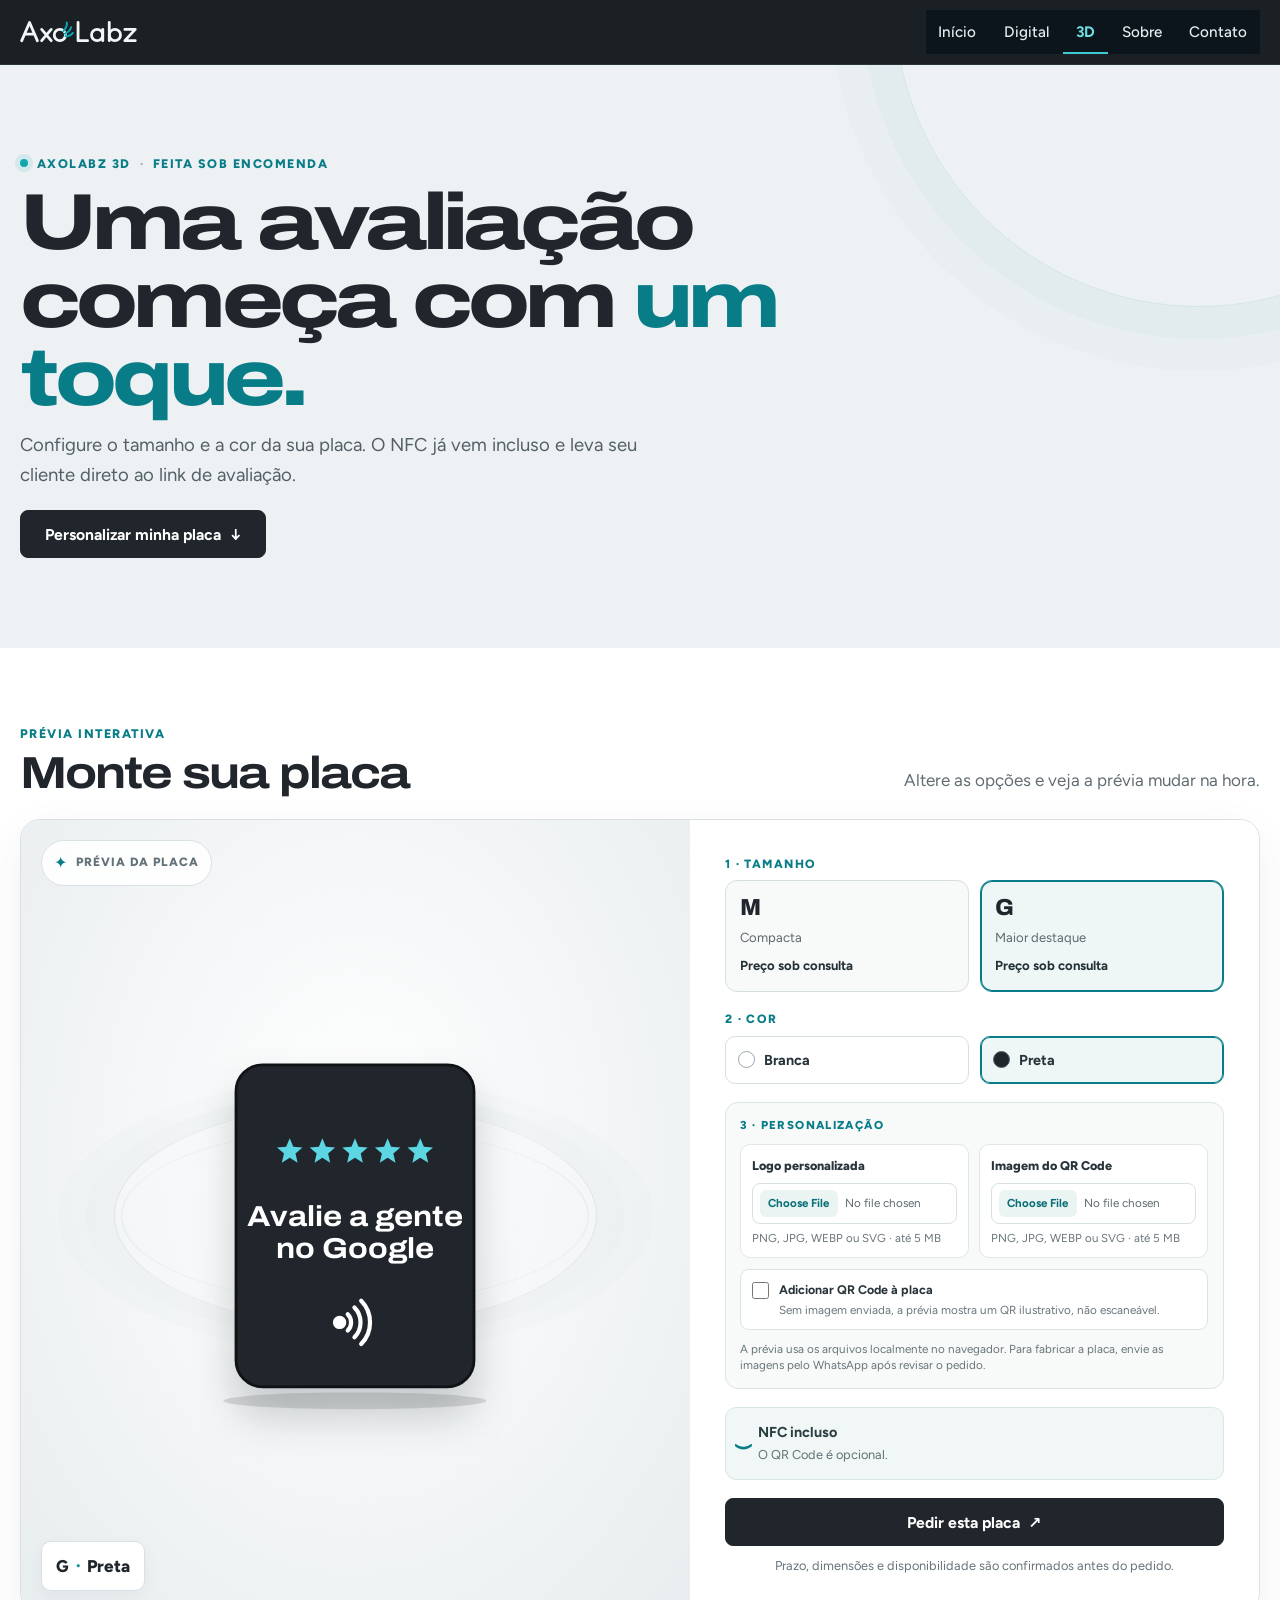
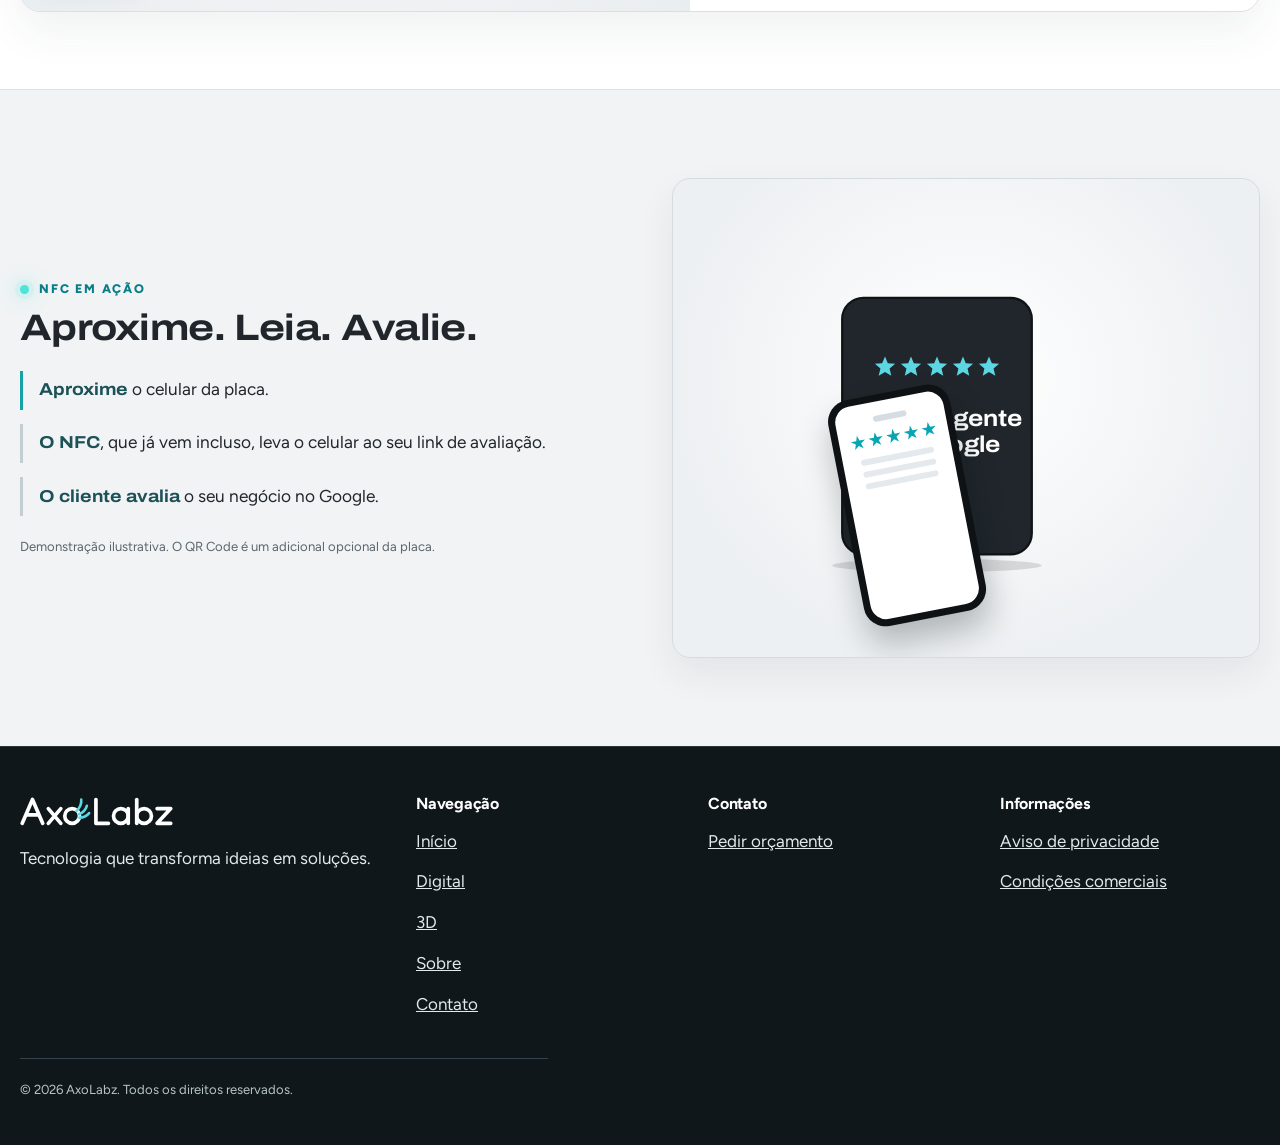
==== 3d.html @ d9a0e9d8 "V0.1" ====
<!DOCTYPE html>
<html lang="pt-BR">
<head>
<meta charset="utf-8">
<meta name="viewport" content="width=device-width, initial-scale=1">
<title>AxoLabz 3D | Placas de avaliação com NFC</title>
<meta name="description" content="Configure uma placa de avaliação do Google impressa em 3D. Compare tamanhos, cores e peça a sua com NFC incluso.">
<meta name="theme-color" content="#10171b">
<link rel="icon" href="assets/img/favicon.svg" type="image/svg+xml">
<link rel="preload" href="assets/fonts/archivo-latin-wdth-normal.woff2" as="font" type="font/woff2" crossorigin>
<link rel="stylesheet" href="assets/css/style.css">
<link rel="stylesheet" href="assets/css/pages/3d.css">
<script>document.documentElement.classList.add("js");if(!matchMedia("(prefers-reduced-motion:reduce)").matches)document.documentElement.classList.add("anim")</script>
<script src="assets/js/config.js" defer></script>
<script src="assets/js/app.js" defer></script>
<script src="assets/js/motion.js" defer></script>
</head>
<body data-root="" class="has-float">
<a class="skip" href="#conteudo">Ir para o conteúdo</a>
<header class="site-head" id="topo"><div class="wrap head-in">
<a class="logo" href="index.html" aria-label="AxoLabz, página inicial"><svg class="full" viewBox="0 0 272 60" aria-hidden="true" focusable="false"><g fill="none" stroke="currentColor" stroke-width="6.5" stroke-linecap="round" stroke-linejoin="round"><path d="M4 50 L22 8 L40 50 M11.5 35 H32.5"/><path d="M50 24 L72 50 M72 24 L50 50"/><circle cx="92" cy="37" r="13"/><path d="M134 8 V50 H156"/><circle cx="178" cy="37" r="13"/><path d="M191 24 V50"/><path d="M206 8 V50"/><circle cx="219" cy="37" r="13"/><path d="M242 24 H266 L242 50 H266"/></g><g fill="none" stroke="var(--gill,#17b0bf)" stroke-width="4.6" stroke-linecap="round"><path class="g" pathLength="1" d="M100 28 C106 22 109 16 108 8"/><path class="g" pathLength="1" d="M104 34 C111 31 116 26 118 19"/><path class="g" pathLength="1" d="M105 40 C112 40 118 37 122 32"/></g></svg><svg class="mark" viewBox="0 0 94 60" aria-hidden="true" focusable="false"><g fill="none" stroke="currentColor" stroke-width="6.5" stroke-linecap="round" stroke-linejoin="round"><path d="M4 50 L22 8 L40 50 M11.5 35 H32.5"/><path d="M50 24 L72 50 M72 24 L50 50"/></g><g fill="none" stroke="var(--gill,#17b0bf)" stroke-width="4.6" stroke-linecap="round"><path class="g" pathLength="1" d="M75 24 C81 19 84 14 83 7"/><path class="g" pathLength="1" d="M77 31 C84 29 88 25 90 19"/><path class="g" pathLength="1" d="M77 38 C83 38 88 36 91 32"/></g></svg></a>
<button class="menu-btn" id="menu-btn" type="button" aria-expanded="false" aria-controls="site-nav">Menu</button>
<nav class="nav" id="site-nav" aria-label="Principal"><ul><li><a href="index.html">Início</a></li><li><a href="digital.html">Digital</a></li><li><a href="3d.html" aria-current="page">3D</a></li><li><a href="sobre.html">Sobre</a></li><li><a href="contato.html">Contato</a></li></ul></nav>
</div></header>
<main id="conteudo">
<section class="three-intro" aria-labelledby="three-title"><div class="wrap">
<p class="three-eyebrow"><span aria-hidden="true"></span> AXOLABZ 3D <i>·</i> FEITA SOB ENCOMENDA</p>
<h1 id="three-title">Uma avaliação começa com <em>um toque.</em></h1>
<p>Configure o tamanho e a cor da sua placa. O NFC já vem incluso e leva seu cliente direto ao link de avaliação.</p>
<a class="btn" href="#simulador">Personalizar minha placa <span aria-hidden="true">↓</span></a>
</div></section>
<section class="three-config-section" id="simulador" aria-labelledby="simulator-title"><div class="wrap">
<div class="three-config-heading"><div><p class="three-kicker">PRÉVIA INTERATIVA</p><h2 id="simulator-title">Monte sua placa</h2></div><p>Altere as opções e veja a prévia mudar na hora.</p></div>
<div class="three-configurator" data-product-viewer>
<figure class="three-preview" aria-label="Prévia da placa selecionada"><span class="three-preview-grid" aria-hidden="true"></span><span class="three-preview-orbit" aria-hidden="true"></span>
<div class="three-preview-options"><figure class="three-preview-variant" data-plate-option="M-branca" hidden><div data-photo="M-branca" data-alt="Placa M branca"><svg class="plate" viewBox="0 0 260 300" role="img" aria-label="Ilustração da placa M branca"><ellipse cx="130" cy="282" rx="68" ry="6" fill="#000" opacity=".12"/><rect x="68.0" y="104.0" width="124" height="168" rx="14" fill="#f7f9fa" stroke="#c3ccd3" stroke-width="2"/><g fill="#0a8f9c"><polygon points="96.0,142.4 97.9,146.8 102.7,147.2 99.0,150.3 100.1,155.0 96.0,152.5 91.9,155.0 93.0,150.3 89.3,147.2 94.1,146.8"/><polygon points="113.0,142.4 114.9,146.8 119.7,147.2 116.0,150.3 117.1,155.0 113.0,152.5 108.9,155.0 110.0,150.3 106.3,147.2 111.1,146.8"/><polygon points="130.0,142.4 131.9,146.8 136.7,147.2 133.0,150.3 134.1,155.0 130.0,152.5 125.9,155.0 127.0,150.3 123.3,147.2 128.1,146.8"/><polygon points="147.0,142.4 148.9,146.8 153.7,147.2 150.0,150.3 151.1,155.0 147.0,152.5 142.9,155.0 144.0,150.3 140.3,147.2 145.1,146.8"/><polygon points="164.0,142.4 165.9,146.8 170.7,147.2 167.0,150.3 168.1,155.0 164.0,152.5 159.9,155.0 161.0,150.3 157.3,147.2 162.1,146.8"/></g><g data-plate-default-copy><text x="130" y="188.0" text-anchor="middle" font-size="15.0" font-weight="700" fill="#1e2429">Avalie a gente</text><text x="130" y="204.8" text-anchor="middle" font-size="15.0" font-weight="700" fill="#1e2429">no Google</text></g><image data-plate-logo x="107.0" y="184.6" width="46.0" height="28.0" preserveAspectRatio="xMidYMid meet" style="display:none"/><g data-plate-qr-placeholder style="display:none"><rect x="163.0" y="233.4" width="22.0" height="22.0" rx="1.8" fill="#fff"/><g fill="#20262b"><rect x="163.00" y="233.36" width="1.47" height="1.47"/><rect x="164.47" y="233.36" width="1.47" height="1.47"/><rect x="165.93" y="233.36" width="1.47" height="1.47"/><rect x="167.40" y="233.36" width="1.47" height="1.47"/><rect x="168.87" y="233.36" width="1.47" height="1.47"/><rect x="170.33" y="233.36" width="1.47" height="1.47"/><rect x="171.80" y="233.36" width="1.47" height="1.47"/><rect x="177.67" y="233.36" width="1.47" height="1.47"/><rect x="179.13" y="233.36" width="1.47" height="1.47"/><rect x="180.60" y="233.36" width="1.47" height="1.47"/><rect x="182.07" y="233.36" width="1.47" height="1.47"/><rect x="183.53" y="233.36" width="1.47" height="1.47"/><rect x="163.00" y="234.83" width="1.47" height="1.47"/><rect x="168.87" y="234.83" width="1.47" height="1.47"/><rect x="171.80" y="234.83" width="1.47" height="1.47"/><rect x="173.27" y="234.83" width="1.47" height="1.47"/><rect x="177.67" y="234.83" width="1.47" height="1.47"/><rect x="183.53" y="234.83" width="1.47" height="1.47"/><rect x="163.00" y="236.29" width="1.47" height="1.47"/><rect x="165.93" y="236.29" width="1.47" height="1.47"/><rect x="168.87" y="236.29" width="1.47" height="1.47"/><rect x="171.80" y="236.29" width="1.47" height="1.47"/><rect x="174.73" y="236.29" width="1.47" height="1.47"/><rect x="177.67" y="236.29" width="1.47" height="1.47"/><rect x="180.60" y="236.29" width="1.47" height="1.47"/><rect x="183.53" y="236.29" width="1.47" height="1.47"/><rect x="163.00" y="237.76" width="1.47" height="1.47"/><rect x="168.87" y="237.76" width="1.47" height="1.47"/><rect x="170.33" y="237.76" width="1.47" height="1.47"/><rect x="171.80" y="237.76" width="1.47" height="1.47"/><rect x="173.27" y="237.76" width="1.47" height="1.47"/><rect x="174.73" y="237.76" width="1.47" height="1.47"/><rect x="176.20" y="237.76" width="1.47" height="1.47"/><rect x="177.67" y="237.76" width="1.47" height="1.47"/><rect x="183.53" y="237.76" width="1.47" height="1.47"/><rect x="163.00" y="239.23" width="1.47" height="1.47"/><rect x="164.47" y="239.23" width="1.47" height="1.47"/><rect x="165.93" y="239.23" width="1.47" height="1.47"/><rect x="167.40" y="239.23" width="1.47" height="1.47"/><rect x="168.87" y="239.23" width="1.47" height="1.47"/><rect x="171.80" y="239.23" width="1.47" height="1.47"/><rect x="176.20" y="239.23" width="1.47" height="1.47"/><rect x="177.67" y="239.23" width="1.47" height="1.47"/><rect x="179.13" y="239.23" width="1.47" height="1.47"/><rect x="180.60" y="239.23" width="1.47" height="1.47"/><rect x="182.07" y="239.23" width="1.47" height="1.47"/><rect x="183.53" y="239.23" width="1.47" height="1.47"/><rect x="163.00" y="240.69" width="1.47" height="1.47"/><rect x="164.47" y="240.69" width="1.47" height="1.47"/><rect x="170.33" y="240.69" width="1.47" height="1.47"/><rect x="171.80" y="240.69" width="1.47" height="1.47"/><rect x="177.67" y="240.69" width="1.47" height="1.47"/><rect x="179.13" y="240.69" width="1.47" height="1.47"/><rect x="164.47" y="242.16" width="1.47" height="1.47"/><rect x="165.93" y="242.16" width="1.47" height="1.47"/><rect x="171.80" y="242.16" width="1.47" height="1.47"/><rect x="173.27" y="242.16" width="1.47" height="1.47"/><rect x="179.13" y="242.16" width="1.47" height="1.47"/><rect x="180.60" y="242.16" width="1.47" height="1.47"/><rect x="164.47" y="243.63" width="1.47" height="1.47"/><rect x="167.40" y="243.63" width="1.47" height="1.47"/><rect x="171.80" y="243.63" width="1.47" height="1.47"/><rect x="174.73" y="243.63" width="1.47" height="1.47"/><rect x="179.13" y="243.63" width="1.47" height="1.47"/><rect x="182.07" y="243.63" width="1.47" height="1.47"/><rect x="163.00" y="245.09" width="1.47" height="1.47"/><rect x="164.47" y="245.09" width="1.47" height="1.47"/><rect x="165.93" y="245.09" width="1.47" height="1.47"/><rect x="167.40" y="245.09" width="1.47" height="1.47"/><rect x="168.87" y="245.09" width="1.47" height="1.47"/><rect x="170.33" y="245.09" width="1.47" height="1.47"/><rect x="171.80" y="245.09" width="1.47" height="1.47"/><rect x="173.27" y="245.09" width="1.47" height="1.47"/><rect x="174.73" y="245.09" width="1.47" height="1.47"/><rect x="176.20" y="245.09" width="1.47" height="1.47"/><rect x="177.67" y="245.09" width="1.47" height="1.47"/><rect x="179.13" y="245.09" width="1.47" height="1.47"/><rect x="180.60" y="245.09" width="1.47" height="1.47"/><rect x="182.07" y="245.09" width="1.47" height="1.47"/><rect x="183.53" y="245.09" width="1.47" height="1.47"/><rect x="164.47" y="246.56" width="1.47" height="1.47"/><rect x="168.87" y="246.56" width="1.47" height="1.47"/><rect x="171.80" y="246.56" width="1.47" height="1.47"/><rect x="176.20" y="246.56" width="1.47" height="1.47"/><rect x="179.13" y="246.56" width="1.47" height="1.47"/><rect x="183.53" y="246.56" width="1.47" height="1.47"/><rect x="163.00" y="248.03" width="1.47" height="1.47"/><rect x="164.47" y="248.03" width="1.47" height="1.47"/><rect x="165.93" y="248.03" width="1.47" height="1.47"/><rect x="167.40" y="248.03" width="1.47" height="1.47"/><rect x="168.87" y="248.03" width="1.47" height="1.47"/><rect x="170.33" y="248.03" width="1.47" height="1.47"/><rect x="171.80" y="248.03" width="1.47" height="1.47"/><rect x="177.67" y="248.03" width="1.47" height="1.47"/><rect x="179.13" y="248.03" width="1.47" height="1.47"/><rect x="163.00" y="249.49" width="1.47" height="1.47"/><rect x="168.87" y="249.49" width="1.47" height="1.47"/><rect x="171.80" y="249.49" width="1.47" height="1.47"/><rect x="173.27" y="249.49" width="1.47" height="1.47"/><rect x="179.13" y="249.49" width="1.47" height="1.47"/><rect x="180.60" y="249.49" width="1.47" height="1.47"/><rect x="163.00" y="250.96" width="1.47" height="1.47"/><rect x="165.93" y="250.96" width="1.47" height="1.47"/><rect x="168.87" y="250.96" width="1.47" height="1.47"/><rect x="171.80" y="250.96" width="1.47" height="1.47"/><rect x="174.73" y="250.96" width="1.47" height="1.47"/><rect x="179.13" y="250.96" width="1.47" height="1.47"/><rect x="182.07" y="250.96" width="1.47" height="1.47"/><rect x="163.00" y="252.43" width="1.47" height="1.47"/><rect x="168.87" y="252.43" width="1.47" height="1.47"/><rect x="170.33" y="252.43" width="1.47" height="1.47"/><rect x="171.80" y="252.43" width="1.47" height="1.47"/><rect x="173.27" y="252.43" width="1.47" height="1.47"/><rect x="174.73" y="252.43" width="1.47" height="1.47"/><rect x="176.20" y="252.43" width="1.47" height="1.47"/><rect x="177.67" y="252.43" width="1.47" height="1.47"/><rect x="179.13" y="252.43" width="1.47" height="1.47"/><rect x="180.60" y="252.43" width="1.47" height="1.47"/><rect x="182.07" y="252.43" width="1.47" height="1.47"/><rect x="183.53" y="252.43" width="1.47" height="1.47"/><rect x="163.00" y="253.89" width="1.47" height="1.47"/><rect x="164.47" y="253.89" width="1.47" height="1.47"/><rect x="165.93" y="253.89" width="1.47" height="1.47"/><rect x="167.40" y="253.89" width="1.47" height="1.47"/><rect x="168.87" y="253.89" width="1.47" height="1.47"/><rect x="171.80" y="253.89" width="1.47" height="1.47"/><rect x="176.20" y="253.89" width="1.47" height="1.47"/><rect x="179.13" y="253.89" width="1.47" height="1.47"/><rect x="183.53" y="253.89" width="1.47" height="1.47"/></g></g><rect data-plate-qr-bg x="163.0" y="233.4" width="22.0" height="22.0" rx="1.8" fill="#fff" style="display:none"/><image data-plate-qr x="163.0" y="233.4" width="22.0" height="22.0" preserveAspectRatio="xMidYMid meet" style="display:none"/><g fill="none" stroke="#1e2429" stroke-width="2.2" stroke-linecap="round"><path d="M126.2 234.2 A6.0 6.0 0 0 1 126.2 242.6"/><path d="M129.7 230.7 A11.0 11.0 0 0 1 129.7 246.1"/><path d="M133.2 227.2 A16.0 16.0 0 0 1 133.2 249.6"/><circle cx="122.0" cy="238.4" r="2.4" fill="#1e2429"/></g></svg></div></figure><figure class="three-preview-variant" data-plate-option="M-preta" hidden><div data-photo="M-preta" data-alt="Placa M preta"><svg class="plate" viewBox="0 0 260 300" role="img" aria-label="Ilustração da placa M preta"><ellipse cx="130" cy="282" rx="68" ry="6" fill="#000" opacity=".12"/><rect x="68.0" y="104.0" width="124" height="168" rx="14" fill="#20262b" stroke="#0f1316" stroke-width="2"/><g fill="#5cd6e3"><polygon points="96.0,142.4 97.9,146.8 102.7,147.2 99.0,150.3 100.1,155.0 96.0,152.5 91.9,155.0 93.0,150.3 89.3,147.2 94.1,146.8"/><polygon points="113.0,142.4 114.9,146.8 119.7,147.2 116.0,150.3 117.1,155.0 113.0,152.5 108.9,155.0 110.0,150.3 106.3,147.2 111.1,146.8"/><polygon points="130.0,142.4 131.9,146.8 136.7,147.2 133.0,150.3 134.1,155.0 130.0,152.5 125.9,155.0 127.0,150.3 123.3,147.2 128.1,146.8"/><polygon points="147.0,142.4 148.9,146.8 153.7,147.2 150.0,150.3 151.1,155.0 147.0,152.5 142.9,155.0 144.0,150.3 140.3,147.2 145.1,146.8"/><polygon points="164.0,142.4 165.9,146.8 170.7,147.2 167.0,150.3 168.1,155.0 164.0,152.5 159.9,155.0 161.0,150.3 157.3,147.2 162.1,146.8"/></g><g data-plate-default-copy><text x="130" y="188.0" text-anchor="middle" font-size="15.0" font-weight="700" fill="#ffffff">Avalie a gente</text><text x="130" y="204.8" text-anchor="middle" font-size="15.0" font-weight="700" fill="#ffffff">no Google</text></g><image data-plate-logo x="107.0" y="184.6" width="46.0" height="28.0" preserveAspectRatio="xMidYMid meet" style="display:none"/><g data-plate-qr-placeholder style="display:none"><rect x="163.0" y="233.4" width="22.0" height="22.0" rx="1.8" fill="#fff"/><g fill="#20262b"><rect x="163.00" y="233.36" width="1.47" height="1.47"/><rect x="164.47" y="233.36" width="1.47" height="1.47"/><rect x="165.93" y="233.36" width="1.47" height="1.47"/><rect x="167.40" y="233.36" width="1.47" height="1.47"/><rect x="168.87" y="233.36" width="1.47" height="1.47"/><rect x="170.33" y="233.36" width="1.47" height="1.47"/><rect x="171.80" y="233.36" width="1.47" height="1.47"/><rect x="177.67" y="233.36" width="1.47" height="1.47"/><rect x="179.13" y="233.36" width="1.47" height="1.47"/><rect x="180.60" y="233.36" width="1.47" height="1.47"/><rect x="182.07" y="233.36" width="1.47" height="1.47"/><rect x="183.53" y="233.36" width="1.47" height="1.47"/><rect x="163.00" y="234.83" width="1.47" height="1.47"/><rect x="168.87" y="234.83" width="1.47" height="1.47"/><rect x="171.80" y="234.83" width="1.47" height="1.47"/><rect x="173.27" y="234.83" width="1.47" height="1.47"/><rect x="177.67" y="234.83" width="1.47" height="1.47"/><rect x="183.53" y="234.83" width="1.47" height="1.47"/><rect x="163.00" y="236.29" width="1.47" height="1.47"/><rect x="165.93" y="236.29" width="1.47" height="1.47"/><rect x="168.87" y="236.29" width="1.47" height="1.47"/><rect x="171.80" y="236.29" width="1.47" height="1.47"/><rect x="174.73" y="236.29" width="1.47" height="1.47"/><rect x="177.67" y="236.29" width="1.47" height="1.47"/><rect x="180.60" y="236.29" width="1.47" height="1.47"/><rect x="183.53" y="236.29" width="1.47" height="1.47"/><rect x="163.00" y="237.76" width="1.47" height="1.47"/><rect x="168.87" y="237.76" width="1.47" height="1.47"/><rect x="170.33" y="237.76" width="1.47" height="1.47"/><rect x="171.80" y="237.76" width="1.47" height="1.47"/><rect x="173.27" y="237.76" width="1.47" height="1.47"/><rect x="174.73" y="237.76" width="1.47" height="1.47"/><rect x="176.20" y="237.76" width="1.47" height="1.47"/><rect x="177.67" y="237.76" width="1.47" height="1.47"/><rect x="183.53" y="237.76" width="1.47" height="1.47"/><rect x="163.00" y="239.23" width="1.47" height="1.47"/><rect x="164.47" y="239.23" width="1.47" height="1.47"/><rect x="165.93" y="239.23" width="1.47" height="1.47"/><rect x="167.40" y="239.23" width="1.47" height="1.47"/><rect x="168.87" y="239.23" width="1.47" height="1.47"/><rect x="171.80" y="239.23" width="1.47" height="1.47"/><rect x="176.20" y="239.23" width="1.47" height="1.47"/><rect x="177.67" y="239.23" width="1.47" height="1.47"/><rect x="179.13" y="239.23" width="1.47" height="1.47"/><rect x="180.60" y="239.23" width="1.47" height="1.47"/><rect x="182.07" y="239.23" width="1.47" height="1.47"/><rect x="183.53" y="239.23" width="1.47" height="1.47"/><rect x="163.00" y="240.69" width="1.47" height="1.47"/><rect x="164.47" y="240.69" width="1.47" height="1.47"/><rect x="170.33" y="240.69" width="1.47" height="1.47"/><rect x="171.80" y="240.69" width="1.47" height="1.47"/><rect x="177.67" y="240.69" width="1.47" height="1.47"/><rect x="179.13" y="240.69" width="1.47" height="1.47"/><rect x="164.47" y="242.16" width="1.47" height="1.47"/><rect x="165.93" y="242.16" width="1.47" height="1.47"/><rect x="171.80" y="242.16" width="1.47" height="1.47"/><rect x="173.27" y="242.16" width="1.47" height="1.47"/><rect x="179.13" y="242.16" width="1.47" height="1.47"/><rect x="180.60" y="242.16" width="1.47" height="1.47"/><rect x="164.47" y="243.63" width="1.47" height="1.47"/><rect x="167.40" y="243.63" width="1.47" height="1.47"/><rect x="171.80" y="243.63" width="1.47" height="1.47"/><rect x="174.73" y="243.63" width="1.47" height="1.47"/><rect x="179.13" y="243.63" width="1.47" height="1.47"/><rect x="182.07" y="243.63" width="1.47" height="1.47"/><rect x="163.00" y="245.09" width="1.47" height="1.47"/><rect x="164.47" y="245.09" width="1.47" height="1.47"/><rect x="165.93" y="245.09" width="1.47" height="1.47"/><rect x="167.40" y="245.09" width="1.47" height="1.47"/><rect x="168.87" y="245.09" width="1.47" height="1.47"/><rect x="170.33" y="245.09" width="1.47" height="1.47"/><rect x="171.80" y="245.09" width="1.47" height="1.47"/><rect x="173.27" y="245.09" width="1.47" height="1.47"/><rect x="174.73" y="245.09" width="1.47" height="1.47"/><rect x="176.20" y="245.09" width="1.47" height="1.47"/><rect x="177.67" y="245.09" width="1.47" height="1.47"/><rect x="179.13" y="245.09" width="1.47" height="1.47"/><rect x="180.60" y="245.09" width="1.47" height="1.47"/><rect x="182.07" y="245.09" width="1.47" height="1.47"/><rect x="183.53" y="245.09" width="1.47" height="1.47"/><rect x="164.47" y="246.56" width="1.47" height="1.47"/><rect x="168.87" y="246.56" width="1.47" height="1.47"/><rect x="171.80" y="246.56" width="1.47" height="1.47"/><rect x="176.20" y="246.56" width="1.47" height="1.47"/><rect x="179.13" y="246.56" width="1.47" height="1.47"/><rect x="183.53" y="246.56" width="1.47" height="1.47"/><rect x="163.00" y="248.03" width="1.47" height="1.47"/><rect x="164.47" y="248.03" width="1.47" height="1.47"/><rect x="165.93" y="248.03" width="1.47" height="1.47"/><rect x="167.40" y="248.03" width="1.47" height="1.47"/><rect x="168.87" y="248.03" width="1.47" height="1.47"/><rect x="170.33" y="248.03" width="1.47" height="1.47"/><rect x="171.80" y="248.03" width="1.47" height="1.47"/><rect x="177.67" y="248.03" width="1.47" height="1.47"/><rect x="179.13" y="248.03" width="1.47" height="1.47"/><rect x="163.00" y="249.49" width="1.47" height="1.47"/><rect x="168.87" y="249.49" width="1.47" height="1.47"/><rect x="171.80" y="249.49" width="1.47" height="1.47"/><rect x="173.27" y="249.49" width="1.47" height="1.47"/><rect x="179.13" y="249.49" width="1.47" height="1.47"/><rect x="180.60" y="249.49" width="1.47" height="1.47"/><rect x="163.00" y="250.96" width="1.47" height="1.47"/><rect x="165.93" y="250.96" width="1.47" height="1.47"/><rect x="168.87" y="250.96" width="1.47" height="1.47"/><rect x="171.80" y="250.96" width="1.47" height="1.47"/><rect x="174.73" y="250.96" width="1.47" height="1.47"/><rect x="179.13" y="250.96" width="1.47" height="1.47"/><rect x="182.07" y="250.96" width="1.47" height="1.47"/><rect x="163.00" y="252.43" width="1.47" height="1.47"/><rect x="168.87" y="252.43" width="1.47" height="1.47"/><rect x="170.33" y="252.43" width="1.47" height="1.47"/><rect x="171.80" y="252.43" width="1.47" height="1.47"/><rect x="173.27" y="252.43" width="1.47" height="1.47"/><rect x="174.73" y="252.43" width="1.47" height="1.47"/><rect x="176.20" y="252.43" width="1.47" height="1.47"/><rect x="177.67" y="252.43" width="1.47" height="1.47"/><rect x="179.13" y="252.43" width="1.47" height="1.47"/><rect x="180.60" y="252.43" width="1.47" height="1.47"/><rect x="182.07" y="252.43" width="1.47" height="1.47"/><rect x="183.53" y="252.43" width="1.47" height="1.47"/><rect x="163.00" y="253.89" width="1.47" height="1.47"/><rect x="164.47" y="253.89" width="1.47" height="1.47"/><rect x="165.93" y="253.89" width="1.47" height="1.47"/><rect x="167.40" y="253.89" width="1.47" height="1.47"/><rect x="168.87" y="253.89" width="1.47" height="1.47"/><rect x="171.80" y="253.89" width="1.47" height="1.47"/><rect x="176.20" y="253.89" width="1.47" height="1.47"/><rect x="179.13" y="253.89" width="1.47" height="1.47"/><rect x="183.53" y="253.89" width="1.47" height="1.47"/></g></g><rect data-plate-qr-bg x="163.0" y="233.4" width="22.0" height="22.0" rx="1.8" fill="#fff" style="display:none"/><image data-plate-qr x="163.0" y="233.4" width="22.0" height="22.0" preserveAspectRatio="xMidYMid meet" style="display:none"/><g fill="none" stroke="#ffffff" stroke-width="2.2" stroke-linecap="round"><path d="M126.2 234.2 A6.0 6.0 0 0 1 126.2 242.6"/><path d="M129.7 230.7 A11.0 11.0 0 0 1 129.7 246.1"/><path d="M133.2 227.2 A16.0 16.0 0 0 1 133.2 249.6"/><circle cx="122.0" cy="238.4" r="2.4" fill="#ffffff"/></g></svg></div></figure><figure class="three-preview-variant" data-plate-option="G-branca" hidden><div data-photo="G-branca" data-alt="Placa G branca"><svg class="plate" viewBox="0 0 260 300" role="img" aria-label="Ilustração da placa G branca"><ellipse cx="130" cy="282" rx="94" ry="6" fill="#000" opacity=".12"/><rect x="45.0" y="42.0" width="170" height="230" rx="19" fill="#f7f9fa" stroke="#c3ccd3" stroke-width="2"/><g fill="#0a8f9c"><polygon points="83.4,94.5 85.9,100.6 92.5,101.1 87.5,105.4 89.0,111.9 83.4,108.4 77.7,111.9 79.3,105.4 74.3,101.1 80.8,100.6"/><polygon points="106.7,94.5 109.2,100.6 115.8,101.1 110.8,105.4 112.3,111.9 106.7,108.4 101.1,111.9 102.6,105.4 97.6,101.1 104.2,100.6"/><polygon points="130.0,94.5 132.5,100.6 139.1,101.1 134.1,105.4 135.6,111.9 130.0,108.4 124.4,111.9 125.9,105.4 120.9,101.1 127.5,100.6"/><polygon points="153.3,94.5 155.8,100.6 162.4,101.1 157.4,105.4 158.9,111.9 153.3,108.4 147.7,111.9 149.2,105.4 144.2,101.1 150.8,100.6"/><polygon points="176.6,94.5 179.2,100.6 185.7,101.1 180.7,105.4 182.3,111.9 176.6,108.4 171.0,111.9 172.5,105.4 167.5,101.1 174.1,100.6"/></g><g data-plate-default-copy><text x="130" y="157.0" text-anchor="middle" font-size="20.6" font-weight="700" fill="#1e2429">Avalie a gente</text><text x="130" y="180.0" text-anchor="middle" font-size="20.6" font-weight="700" fill="#1e2429">no Google</text></g><image data-plate-logo x="98.5" y="152.4" width="63.1" height="38.4" preserveAspectRatio="xMidYMid meet" style="display:none"/><g data-plate-qr-placeholder style="display:none"><rect x="175.2" y="219.1" width="30.2" height="30.2" rx="2.4" fill="#fff"/><g fill="#20262b"><rect x="175.24" y="219.10" width="2.01" height="2.01"/><rect x="177.25" y="219.10" width="2.01" height="2.01"/><rect x="179.26" y="219.10" width="2.01" height="2.01"/><rect x="181.27" y="219.10" width="2.01" height="2.01"/><rect x="183.28" y="219.10" width="2.01" height="2.01"/><rect x="185.30" y="219.10" width="2.01" height="2.01"/><rect x="187.31" y="219.10" width="2.01" height="2.01"/><rect x="195.35" y="219.10" width="2.01" height="2.01"/><rect x="197.36" y="219.10" width="2.01" height="2.01"/><rect x="199.37" y="219.10" width="2.01" height="2.01"/><rect x="201.38" y="219.10" width="2.01" height="2.01"/><rect x="203.39" y="219.10" width="2.01" height="2.01"/><rect x="175.24" y="221.11" width="2.01" height="2.01"/><rect x="183.28" y="221.11" width="2.01" height="2.01"/><rect x="187.31" y="221.11" width="2.01" height="2.01"/><rect x="189.32" y="221.11" width="2.01" height="2.01"/><rect x="195.35" y="221.11" width="2.01" height="2.01"/><rect x="203.39" y="221.11" width="2.01" height="2.01"/><rect x="175.24" y="223.12" width="2.01" height="2.01"/><rect x="179.26" y="223.12" width="2.01" height="2.01"/><rect x="183.28" y="223.12" width="2.01" height="2.01"/><rect x="187.31" y="223.12" width="2.01" height="2.01"/><rect x="191.33" y="223.12" width="2.01" height="2.01"/><rect x="195.35" y="223.12" width="2.01" height="2.01"/><rect x="199.37" y="223.12" width="2.01" height="2.01"/><rect x="203.39" y="223.12" width="2.01" height="2.01"/><rect x="175.24" y="225.13" width="2.01" height="2.01"/><rect x="183.28" y="225.13" width="2.01" height="2.01"/><rect x="185.30" y="225.13" width="2.01" height="2.01"/><rect x="187.31" y="225.13" width="2.01" height="2.01"/><rect x="189.32" y="225.13" width="2.01" height="2.01"/><rect x="191.33" y="225.13" width="2.01" height="2.01"/><rect x="193.34" y="225.13" width="2.01" height="2.01"/><rect x="195.35" y="225.13" width="2.01" height="2.01"/><rect x="203.39" y="225.13" width="2.01" height="2.01"/><rect x="175.24" y="227.14" width="2.01" height="2.01"/><rect x="177.25" y="227.14" width="2.01" height="2.01"/><rect x="179.26" y="227.14" width="2.01" height="2.01"/><rect x="181.27" y="227.14" width="2.01" height="2.01"/><rect x="183.28" y="227.14" width="2.01" height="2.01"/><rect x="187.31" y="227.14" width="2.01" height="2.01"/><rect x="193.34" y="227.14" width="2.01" height="2.01"/><rect x="195.35" y="227.14" width="2.01" height="2.01"/><rect x="197.36" y="227.14" width="2.01" height="2.01"/><rect x="199.37" y="227.14" width="2.01" height="2.01"/><rect x="201.38" y="227.14" width="2.01" height="2.01"/><rect x="203.39" y="227.14" width="2.01" height="2.01"/><rect x="175.24" y="229.15" width="2.01" height="2.01"/><rect x="177.25" y="229.15" width="2.01" height="2.01"/><rect x="185.30" y="229.15" width="2.01" height="2.01"/><rect x="187.31" y="229.15" width="2.01" height="2.01"/><rect x="195.35" y="229.15" width="2.01" height="2.01"/><rect x="197.36" y="229.15" width="2.01" height="2.01"/><rect x="177.25" y="231.16" width="2.01" height="2.01"/><rect x="179.26" y="231.16" width="2.01" height="2.01"/><rect x="187.31" y="231.16" width="2.01" height="2.01"/><rect x="189.32" y="231.16" width="2.01" height="2.01"/><rect x="197.36" y="231.16" width="2.01" height="2.01"/><rect x="199.37" y="231.16" width="2.01" height="2.01"/><rect x="177.25" y="233.18" width="2.01" height="2.01"/><rect x="181.27" y="233.18" width="2.01" height="2.01"/><rect x="187.31" y="233.18" width="2.01" height="2.01"/><rect x="191.33" y="233.18" width="2.01" height="2.01"/><rect x="197.36" y="233.18" width="2.01" height="2.01"/><rect x="201.38" y="233.18" width="2.01" height="2.01"/><rect x="175.24" y="235.19" width="2.01" height="2.01"/><rect x="177.25" y="235.19" width="2.01" height="2.01"/><rect x="179.26" y="235.19" width="2.01" height="2.01"/><rect x="181.27" y="235.19" width="2.01" height="2.01"/><rect x="183.28" y="235.19" width="2.01" height="2.01"/><rect x="185.30" y="235.19" width="2.01" height="2.01"/><rect x="187.31" y="235.19" width="2.01" height="2.01"/><rect x="189.32" y="235.19" width="2.01" height="2.01"/><rect x="191.33" y="235.19" width="2.01" height="2.01"/><rect x="193.34" y="235.19" width="2.01" height="2.01"/><rect x="195.35" y="235.19" width="2.01" height="2.01"/><rect x="197.36" y="235.19" width="2.01" height="2.01"/><rect x="199.37" y="235.19" width="2.01" height="2.01"/><rect x="201.38" y="235.19" width="2.01" height="2.01"/><rect x="203.39" y="235.19" width="2.01" height="2.01"/><rect x="177.25" y="237.20" width="2.01" height="2.01"/><rect x="183.28" y="237.20" width="2.01" height="2.01"/><rect x="187.31" y="237.20" width="2.01" height="2.01"/><rect x="193.34" y="237.20" width="2.01" height="2.01"/><rect x="197.36" y="237.20" width="2.01" height="2.01"/><rect x="203.39" y="237.20" width="2.01" height="2.01"/><rect x="175.24" y="239.21" width="2.01" height="2.01"/><rect x="177.25" y="239.21" width="2.01" height="2.01"/><rect x="179.26" y="239.21" width="2.01" height="2.01"/><rect x="181.27" y="239.21" width="2.01" height="2.01"/><rect x="183.28" y="239.21" width="2.01" height="2.01"/><rect x="185.30" y="239.21" width="2.01" height="2.01"/><rect x="187.31" y="239.21" width="2.01" height="2.01"/><rect x="195.35" y="239.21" width="2.01" height="2.01"/><rect x="197.36" y="239.21" width="2.01" height="2.01"/><rect x="175.24" y="241.22" width="2.01" height="2.01"/><rect x="183.28" y="241.22" width="2.01" height="2.01"/><rect x="187.31" y="241.22" width="2.01" height="2.01"/><rect x="189.32" y="241.22" width="2.01" height="2.01"/><rect x="197.36" y="241.22" width="2.01" height="2.01"/><rect x="199.37" y="241.22" width="2.01" height="2.01"/><rect x="175.24" y="243.23" width="2.01" height="2.01"/><rect x="179.26" y="243.23" width="2.01" height="2.01"/><rect x="183.28" y="243.23" width="2.01" height="2.01"/><rect x="187.31" y="243.23" width="2.01" height="2.01"/><rect x="191.33" y="243.23" width="2.01" height="2.01"/><rect x="197.36" y="243.23" width="2.01" height="2.01"/><rect x="201.38" y="243.23" width="2.01" height="2.01"/><rect x="175.24" y="245.24" width="2.01" height="2.01"/><rect x="183.28" y="245.24" width="2.01" height="2.01"/><rect x="185.30" y="245.24" width="2.01" height="2.01"/><rect x="187.31" y="245.24" width="2.01" height="2.01"/><rect x="189.32" y="245.24" width="2.01" height="2.01"/><rect x="191.33" y="245.24" width="2.01" height="2.01"/><rect x="193.34" y="245.24" width="2.01" height="2.01"/><rect x="195.35" y="245.24" width="2.01" height="2.01"/><rect x="197.36" y="245.24" width="2.01" height="2.01"/><rect x="199.37" y="245.24" width="2.01" height="2.01"/><rect x="201.38" y="245.24" width="2.01" height="2.01"/><rect x="203.39" y="245.24" width="2.01" height="2.01"/><rect x="175.24" y="247.25" width="2.01" height="2.01"/><rect x="177.25" y="247.25" width="2.01" height="2.01"/><rect x="179.26" y="247.25" width="2.01" height="2.01"/><rect x="181.27" y="247.25" width="2.01" height="2.01"/><rect x="183.28" y="247.25" width="2.01" height="2.01"/><rect x="187.31" y="247.25" width="2.01" height="2.01"/><rect x="193.34" y="247.25" width="2.01" height="2.01"/><rect x="197.36" y="247.25" width="2.01" height="2.01"/><rect x="203.39" y="247.25" width="2.01" height="2.01"/></g></g><rect data-plate-qr-bg x="175.2" y="219.1" width="30.2" height="30.2" rx="2.4" fill="#fff" style="display:none"/><image data-plate-qr x="175.2" y="219.1" width="30.2" height="30.2" preserveAspectRatio="xMidYMid meet" style="display:none"/><g fill="none" stroke="#1e2429" stroke-width="3.0" stroke-linecap="round"><path d="M124.8 220.2 A8.2 8.2 0 0 1 124.8 231.8"/><path d="M129.6 215.4 A15.1 15.1 0 0 1 129.6 236.6"/><path d="M134.4 210.6 A21.9 21.9 0 0 1 134.4 241.4"/><circle cx="119.0" cy="226.0" r="3.3" fill="#1e2429"/></g></svg></div></figure><figure class="three-preview-variant is-active" data-plate-option="G-preta"><div data-photo="G-preta" data-alt="Placa G preta"><svg class="plate" viewBox="0 0 260 300" role="img" aria-label="Ilustração da placa G preta"><ellipse cx="130" cy="282" rx="94" ry="6" fill="#000" opacity=".12"/><rect x="45.0" y="42.0" width="170" height="230" rx="19" fill="#20262b" stroke="#0f1316" stroke-width="2"/><g fill="#5cd6e3"><polygon points="83.4,94.5 85.9,100.6 92.5,101.1 87.5,105.4 89.0,111.9 83.4,108.4 77.7,111.9 79.3,105.4 74.3,101.1 80.8,100.6"/><polygon points="106.7,94.5 109.2,100.6 115.8,101.1 110.8,105.4 112.3,111.9 106.7,108.4 101.1,111.9 102.6,105.4 97.6,101.1 104.2,100.6"/><polygon points="130.0,94.5 132.5,100.6 139.1,101.1 134.1,105.4 135.6,111.9 130.0,108.4 124.4,111.9 125.9,105.4 120.9,101.1 127.5,100.6"/><polygon points="153.3,94.5 155.8,100.6 162.4,101.1 157.4,105.4 158.9,111.9 153.3,108.4 147.7,111.9 149.2,105.4 144.2,101.1 150.8,100.6"/><polygon points="176.6,94.5 179.2,100.6 185.7,101.1 180.7,105.4 182.3,111.9 176.6,108.4 171.0,111.9 172.5,105.4 167.5,101.1 174.1,100.6"/></g><g data-plate-default-copy><text x="130" y="157.0" text-anchor="middle" font-size="20.6" font-weight="700" fill="#ffffff">Avalie a gente</text><text x="130" y="180.0" text-anchor="middle" font-size="20.6" font-weight="700" fill="#ffffff">no Google</text></g><image data-plate-logo x="98.5" y="152.4" width="63.1" height="38.4" preserveAspectRatio="xMidYMid meet" style="display:none"/><g data-plate-qr-placeholder style="display:none"><rect x="175.2" y="219.1" width="30.2" height="30.2" rx="2.4" fill="#fff"/><g fill="#20262b"><rect x="175.24" y="219.10" width="2.01" height="2.01"/><rect x="177.25" y="219.10" width="2.01" height="2.01"/><rect x="179.26" y="219.10" width="2.01" height="2.01"/><rect x="181.27" y="219.10" width="2.01" height="2.01"/><rect x="183.28" y="219.10" width="2.01" height="2.01"/><rect x="185.30" y="219.10" width="2.01" height="2.01"/><rect x="187.31" y="219.10" width="2.01" height="2.01"/><rect x="195.35" y="219.10" width="2.01" height="2.01"/><rect x="197.36" y="219.10" width="2.01" height="2.01"/><rect x="199.37" y="219.10" width="2.01" height="2.01"/><rect x="201.38" y="219.10" width="2.01" height="2.01"/><rect x="203.39" y="219.10" width="2.01" height="2.01"/><rect x="175.24" y="221.11" width="2.01" height="2.01"/><rect x="183.28" y="221.11" width="2.01" height="2.01"/><rect x="187.31" y="221.11" width="2.01" height="2.01"/><rect x="189.32" y="221.11" width="2.01" height="2.01"/><rect x="195.35" y="221.11" width="2.01" height="2.01"/><rect x="203.39" y="221.11" width="2.01" height="2.01"/><rect x="175.24" y="223.12" width="2.01" height="2.01"/><rect x="179.26" y="223.12" width="2.01" height="2.01"/><rect x="183.28" y="223.12" width="2.01" height="2.01"/><rect x="187.31" y="223.12" width="2.01" height="2.01"/><rect x="191.33" y="223.12" width="2.01" height="2.01"/><rect x="195.35" y="223.12" width="2.01" height="2.01"/><rect x="199.37" y="223.12" width="2.01" height="2.01"/><rect x="203.39" y="223.12" width="2.01" height="2.01"/><rect x="175.24" y="225.13" width="2.01" height="2.01"/><rect x="183.28" y="225.13" width="2.01" height="2.01"/><rect x="185.30" y="225.13" width="2.01" height="2.01"/><rect x="187.31" y="225.13" width="2.01" height="2.01"/><rect x="189.32" y="225.13" width="2.01" height="2.01"/><rect x="191.33" y="225.13" width="2.01" height="2.01"/><rect x="193.34" y="225.13" width="2.01" height="2.01"/><rect x="195.35" y="225.13" width="2.01" height="2.01"/><rect x="203.39" y="225.13" width="2.01" height="2.01"/><rect x="175.24" y="227.14" width="2.01" height="2.01"/><rect x="177.25" y="227.14" width="2.01" height="2.01"/><rect x="179.26" y="227.14" width="2.01" height="2.01"/><rect x="181.27" y="227.14" width="2.01" height="2.01"/><rect x="183.28" y="227.14" width="2.01" height="2.01"/><rect x="187.31" y="227.14" width="2.01" height="2.01"/><rect x="193.34" y="227.14" width="2.01" height="2.01"/><rect x="195.35" y="227.14" width="2.01" height="2.01"/><rect x="197.36" y="227.14" width="2.01" height="2.01"/><rect x="199.37" y="227.14" width="2.01" height="2.01"/><rect x="201.38" y="227.14" width="2.01" height="2.01"/><rect x="203.39" y="227.14" width="2.01" height="2.01"/><rect x="175.24" y="229.15" width="2.01" height="2.01"/><rect x="177.25" y="229.15" width="2.01" height="2.01"/><rect x="185.30" y="229.15" width="2.01" height="2.01"/><rect x="187.31" y="229.15" width="2.01" height="2.01"/><rect x="195.35" y="229.15" width="2.01" height="2.01"/><rect x="197.36" y="229.15" width="2.01" height="2.01"/><rect x="177.25" y="231.16" width="2.01" height="2.01"/><rect x="179.26" y="231.16" width="2.01" height="2.01"/><rect x="187.31" y="231.16" width="2.01" height="2.01"/><rect x="189.32" y="231.16" width="2.01" height="2.01"/><rect x="197.36" y="231.16" width="2.01" height="2.01"/><rect x="199.37" y="231.16" width="2.01" height="2.01"/><rect x="177.25" y="233.18" width="2.01" height="2.01"/><rect x="181.27" y="233.18" width="2.01" height="2.01"/><rect x="187.31" y="233.18" width="2.01" height="2.01"/><rect x="191.33" y="233.18" width="2.01" height="2.01"/><rect x="197.36" y="233.18" width="2.01" height="2.01"/><rect x="201.38" y="233.18" width="2.01" height="2.01"/><rect x="175.24" y="235.19" width="2.01" height="2.01"/><rect x="177.25" y="235.19" width="2.01" height="2.01"/><rect x="179.26" y="235.19" width="2.01" height="2.01"/><rect x="181.27" y="235.19" width="2.01" height="2.01"/><rect x="183.28" y="235.19" width="2.01" height="2.01"/><rect x="185.30" y="235.19" width="2.01" height="2.01"/><rect x="187.31" y="235.19" width="2.01" height="2.01"/><rect x="189.32" y="235.19" width="2.01" height="2.01"/><rect x="191.33" y="235.19" width="2.01" height="2.01"/><rect x="193.34" y="235.19" width="2.01" height="2.01"/><rect x="195.35" y="235.19" width="2.01" height="2.01"/><rect x="197.36" y="235.19" width="2.01" height="2.01"/><rect x="199.37" y="235.19" width="2.01" height="2.01"/><rect x="201.38" y="235.19" width="2.01" height="2.01"/><rect x="203.39" y="235.19" width="2.01" height="2.01"/><rect x="177.25" y="237.20" width="2.01" height="2.01"/><rect x="183.28" y="237.20" width="2.01" height="2.01"/><rect x="187.31" y="237.20" width="2.01" height="2.01"/><rect x="193.34" y="237.20" width="2.01" height="2.01"/><rect x="197.36" y="237.20" width="2.01" height="2.01"/><rect x="203.39" y="237.20" width="2.01" height="2.01"/><rect x="175.24" y="239.21" width="2.01" height="2.01"/><rect x="177.25" y="239.21" width="2.01" height="2.01"/><rect x="179.26" y="239.21" width="2.01" height="2.01"/><rect x="181.27" y="239.21" width="2.01" height="2.01"/><rect x="183.28" y="239.21" width="2.01" height="2.01"/><rect x="185.30" y="239.21" width="2.01" height="2.01"/><rect x="187.31" y="239.21" width="2.01" height="2.01"/><rect x="195.35" y="239.21" width="2.01" height="2.01"/><rect x="197.36" y="239.21" width="2.01" height="2.01"/><rect x="175.24" y="241.22" width="2.01" height="2.01"/><rect x="183.28" y="241.22" width="2.01" height="2.01"/><rect x="187.31" y="241.22" width="2.01" height="2.01"/><rect x="189.32" y="241.22" width="2.01" height="2.01"/><rect x="197.36" y="241.22" width="2.01" height="2.01"/><rect x="199.37" y="241.22" width="2.01" height="2.01"/><rect x="175.24" y="243.23" width="2.01" height="2.01"/><rect x="179.26" y="243.23" width="2.01" height="2.01"/><rect x="183.28" y="243.23" width="2.01" height="2.01"/><rect x="187.31" y="243.23" width="2.01" height="2.01"/><rect x="191.33" y="243.23" width="2.01" height="2.01"/><rect x="197.36" y="243.23" width="2.01" height="2.01"/><rect x="201.38" y="243.23" width="2.01" height="2.01"/><rect x="175.24" y="245.24" width="2.01" height="2.01"/><rect x="183.28" y="245.24" width="2.01" height="2.01"/><rect x="185.30" y="245.24" width="2.01" height="2.01"/><rect x="187.31" y="245.24" width="2.01" height="2.01"/><rect x="189.32" y="245.24" width="2.01" height="2.01"/><rect x="191.33" y="245.24" width="2.01" height="2.01"/><rect x="193.34" y="245.24" width="2.01" height="2.01"/><rect x="195.35" y="245.24" width="2.01" height="2.01"/><rect x="197.36" y="245.24" width="2.01" height="2.01"/><rect x="199.37" y="245.24" width="2.01" height="2.01"/><rect x="201.38" y="245.24" width="2.01" height="2.01"/><rect x="203.39" y="245.24" width="2.01" height="2.01"/><rect x="175.24" y="247.25" width="2.01" height="2.01"/><rect x="177.25" y="247.25" width="2.01" height="2.01"/><rect x="179.26" y="247.25" width="2.01" height="2.01"/><rect x="181.27" y="247.25" width="2.01" height="2.01"/><rect x="183.28" y="247.25" width="2.01" height="2.01"/><rect x="187.31" y="247.25" width="2.01" height="2.01"/><rect x="193.34" y="247.25" width="2.01" height="2.01"/><rect x="197.36" y="247.25" width="2.01" height="2.01"/><rect x="203.39" y="247.25" width="2.01" height="2.01"/></g></g><rect data-plate-qr-bg x="175.2" y="219.1" width="30.2" height="30.2" rx="2.4" fill="#fff" style="display:none"/><image data-plate-qr x="175.2" y="219.1" width="30.2" height="30.2" preserveAspectRatio="xMidYMid meet" style="display:none"/><g fill="none" stroke="#ffffff" stroke-width="3.0" stroke-linecap="round"><path d="M124.8 220.2 A8.2 8.2 0 0 1 124.8 231.8"/><path d="M129.6 215.4 A15.1 15.1 0 0 1 129.6 236.6"/><path d="M134.4 210.6 A21.9 21.9 0 0 1 134.4 241.4"/><circle cx="119.0" cy="226.0" r="3.3" fill="#ffffff"/></g></svg></div></figure></div>
<span class="three-preview-label"><i aria-hidden="true">✦</i> PRÉVIA DA PLACA</span>
<div class="three-selected-chip"><span data-selected-size>G</span><i aria-hidden="true">·</i><span data-selected-color>Preta</span></div>
<span class="visually-hidden" data-variant-status aria-live="polite">Placa G preta selecionada</span>
</figure>
<div class="three-option-panel">
<div><p class="three-kicker">1 · TAMANHO</p><div class="three-size-options" role="group" aria-label="Escolha o tamanho da placa">
<button class="three-size-option" type="button" data-plate-size="M" aria-pressed="false"><span class="three-size-name">M</span><span class="three-size-description">Compacta</span><strong data-price="plate:M">Preço sob consulta</strong></button>
<button class="three-size-option" type="button" data-plate-size="G" aria-pressed="true"><span class="three-size-name">G</span><span class="three-size-description">Maior destaque</span><strong data-price="plate:G">Preço sob consulta</strong></button>
</div></div>
<div><p class="three-kicker">2 · COR</p><div class="three-color-options" role="group" aria-label="Escolha a cor da placa">
<button class="three-color-option" type="button" data-plate-color="branca" aria-label="Branca" aria-pressed="false"><i class="three-swatch white" aria-hidden="true"></i>Branca</button>
<button class="three-color-option" type="button" data-plate-color="preta" aria-label="Preta" aria-pressed="true"><i class="three-swatch black" aria-hidden="true"></i>Preta</button>
</div></div>
<div class="three-customization" aria-labelledby="customization-title"><p class="three-kicker" id="customization-title">3 · PERSONALIZAÇÃO</p>
<div class="three-custom-grid">
<div class="three-upload-control"><label class="three-upload-label" for="custom-logo">Logo personalizada</label><input id="custom-logo" class="three-file-input" type="file" accept="image/png,image/jpeg,image/webp,image/svg+xml" data-custom-file="logo"><small data-custom-name="logo">PNG, JPG, WEBP ou SVG · até 5 MB</small><button class="three-file-clear" type="button" data-clear-custom="logo" hidden>Remover logo</button></div>
<div class="three-upload-control"><label class="three-upload-label" for="custom-qr">Imagem do QR Code</label><input id="custom-qr" class="three-file-input" type="file" accept="image/png,image/jpeg,image/webp,image/svg+xml" data-custom-file="qr"><small data-custom-name="qr">PNG, JPG, WEBP ou SVG · até 5 MB</small><button class="three-file-clear" type="button" data-clear-custom="qr" hidden>Remover QR</button></div>
</div>
<label class="three-qr-toggle"><input type="checkbox" data-preview-qr-toggle><span><strong>Adicionar QR Code à placa</strong><small>Sem imagem enviada, a prévia mostra um QR ilustrativo, não escaneável.</small></span></label>
<p class="three-custom-note">A prévia usa os arquivos localmente no navegador. Para fabricar a placa, envie as imagens pelo WhatsApp após revisar o pedido.</p>
<p class="three-custom-status" data-custom-status role="status" aria-live="polite"></p></div>
<div class="three-included"><span class="three-nfc-icon" aria-hidden="true">)))</span><span><strong>NFC incluso</strong><small>O QR Code é opcional.</small></span></div>
<a class="btn three-order-button" data-order-variant href="produtos/placa-avaliacao-google.html?v=G-preta#pedido">Pedir esta placa <span aria-hidden="true">↗</span></a>
<p class="three-order-note">Prazo, dimensões e disponibilidade são confirmados antes do pedido.</p>
</div></div>
</div></section>
<section class="tapsec" id="como-funciona" aria-labelledby="tap-title"><div class="wrap split">
<div><p class="hero-kicker tap-kicker"><i aria-hidden="true"></i> NFC EM AÇÃO</p><h2 id="tap-title">Aproxime. Leia. Avalie.</h2>
<ol class="tap-steps"><li><strong>Aproxime</strong> o celular da placa.</li><li><strong>O NFC</strong>, que já vem incluso, leva o celular ao seu link de avaliação.</li><li><strong>O cliente avalia</strong> o seu negócio no Google.</li></ol>
<p class="fine">Demonstração ilustrativa. O QR Code é um adicional opcional da placa.</p></div>
<div class="tap" aria-hidden="true"><div class="tap-plate"><svg class="plate" viewBox="0 0 260 300" role="img" aria-label="Ilustração da placa G preta"><ellipse cx="130" cy="282" rx="94" ry="6" fill="#000" opacity=".12"/><rect x="45.0" y="42.0" width="170" height="230" rx="19" fill="#20262b" stroke="#0f1316" stroke-width="2"/><g fill="#5cd6e3"><polygon points="83.4,94.5 85.9,100.6 92.5,101.1 87.5,105.4 89.0,111.9 83.4,108.4 77.7,111.9 79.3,105.4 74.3,101.1 80.8,100.6"/><polygon points="106.7,94.5 109.2,100.6 115.8,101.1 110.8,105.4 112.3,111.9 106.7,108.4 101.1,111.9 102.6,105.4 97.6,101.1 104.2,100.6"/><polygon points="130.0,94.5 132.5,100.6 139.1,101.1 134.1,105.4 135.6,111.9 130.0,108.4 124.4,111.9 125.9,105.4 120.9,101.1 127.5,100.6"/><polygon points="153.3,94.5 155.8,100.6 162.4,101.1 157.4,105.4 158.9,111.9 153.3,108.4 147.7,111.9 149.2,105.4 144.2,101.1 150.8,100.6"/><polygon points="176.6,94.5 179.2,100.6 185.7,101.1 180.7,105.4 182.3,111.9 176.6,108.4 171.0,111.9 172.5,105.4 167.5,101.1 174.1,100.6"/></g><g data-plate-default-copy><text x="130" y="157.0" text-anchor="middle" font-size="20.6" font-weight="700" fill="#ffffff">Avalie a gente</text><text x="130" y="180.0" text-anchor="middle" font-size="20.6" font-weight="700" fill="#ffffff">no Google</text></g><image data-plate-logo x="98.5" y="152.4" width="63.1" height="38.4" preserveAspectRatio="xMidYMid meet" style="display:none"/><g data-plate-qr-placeholder style="display:none"><rect x="175.2" y="219.1" width="30.2" height="30.2" rx="2.4" fill="#fff"/><g fill="#20262b"><rect x="175.24" y="219.10" width="2.01" height="2.01"/><rect x="177.25" y="219.10" width="2.01" height="2.01"/><rect x="179.26" y="219.10" width="2.01" height="2.01"/><rect x="181.27" y="219.10" width="2.01" height="2.01"/><rect x="183.28" y="219.10" width="2.01" height="2.01"/><rect x="185.30" y="219.10" width="2.01" height="2.01"/><rect x="187.31" y="219.10" width="2.01" height="2.01"/><rect x="195.35" y="219.10" width="2.01" height="2.01"/><rect x="197.36" y="219.10" width="2.01" height="2.01"/><rect x="199.37" y="219.10" width="2.01" height="2.01"/><rect x="201.38" y="219.10" width="2.01" height="2.01"/><rect x="203.39" y="219.10" width="2.01" height="2.01"/><rect x="175.24" y="221.11" width="2.01" height="2.01"/><rect x="183.28" y="221.11" width="2.01" height="2.01"/><rect x="187.31" y="221.11" width="2.01" height="2.01"/><rect x="189.32" y="221.11" width="2.01" height="2.01"/><rect x="195.35" y="221.11" width="2.01" height="2.01"/><rect x="203.39" y="221.11" width="2.01" height="2.01"/><rect x="175.24" y="223.12" width="2.01" height="2.01"/><rect x="179.26" y="223.12" width="2.01" height="2.01"/><rect x="183.28" y="223.12" width="2.01" height="2.01"/><rect x="187.31" y="223.12" width="2.01" height="2.01"/><rect x="191.33" y="223.12" width="2.01" height="2.01"/><rect x="195.35" y="223.12" width="2.01" height="2.01"/><rect x="199.37" y="223.12" width="2.01" height="2.01"/><rect x="203.39" y="223.12" width="2.01" height="2.01"/><rect x="175.24" y="225.13" width="2.01" height="2.01"/><rect x="183.28" y="225.13" width="2.01" height="2.01"/><rect x="185.30" y="225.13" width="2.01" height="2.01"/><rect x="187.31" y="225.13" width="2.01" height="2.01"/><rect x="189.32" y="225.13" width="2.01" height="2.01"/><rect x="191.33" y="225.13" width="2.01" height="2.01"/><rect x="193.34" y="225.13" width="2.01" height="2.01"/><rect x="195.35" y="225.13" width="2.01" height="2.01"/><rect x="203.39" y="225.13" width="2.01" height="2.01"/><rect x="175.24" y="227.14" width="2.01" height="2.01"/><rect x="177.25" y="227.14" width="2.01" height="2.01"/><rect x="179.26" y="227.14" width="2.01" height="2.01"/><rect x="181.27" y="227.14" width="2.01" height="2.01"/><rect x="183.28" y="227.14" width="2.01" height="2.01"/><rect x="187.31" y="227.14" width="2.01" height="2.01"/><rect x="193.34" y="227.14" width="2.01" height="2.01"/><rect x="195.35" y="227.14" width="2.01" height="2.01"/><rect x="197.36" y="227.14" width="2.01" height="2.01"/><rect x="199.37" y="227.14" width="2.01" height="2.01"/><rect x="201.38" y="227.14" width="2.01" height="2.01"/><rect x="203.39" y="227.14" width="2.01" height="2.01"/><rect x="175.24" y="229.15" width="2.01" height="2.01"/><rect x="177.25" y="229.15" width="2.01" height="2.01"/><rect x="185.30" y="229.15" width="2.01" height="2.01"/><rect x="187.31" y="229.15" width="2.01" height="2.01"/><rect x="195.35" y="229.15" width="2.01" height="2.01"/><rect x="197.36" y="229.15" width="2.01" height="2.01"/><rect x="177.25" y="231.16" width="2.01" height="2.01"/><rect x="179.26" y="231.16" width="2.01" height="2.01"/><rect x="187.31" y="231.16" width="2.01" height="2.01"/><rect x="189.32" y="231.16" width="2.01" height="2.01"/><rect x="197.36" y="231.16" width="2.01" height="2.01"/><rect x="199.37" y="231.16" width="2.01" height="2.01"/><rect x="177.25" y="233.18" width="2.01" height="2.01"/><rect x="181.27" y="233.18" width="2.01" height="2.01"/><rect x="187.31" y="233.18" width="2.01" height="2.01"/><rect x="191.33" y="233.18" width="2.01" height="2.01"/><rect x="197.36" y="233.18" width="2.01" height="2.01"/><rect x="201.38" y="233.18" width="2.01" height="2.01"/><rect x="175.24" y="235.19" width="2.01" height="2.01"/><rect x="177.25" y="235.19" width="2.01" height="2.01"/><rect x="179.26" y="235.19" width="2.01" height="2.01"/><rect x="181.27" y="235.19" width="2.01" height="2.01"/><rect x="183.28" y="235.19" width="2.01" height="2.01"/><rect x="185.30" y="235.19" width="2.01" height="2.01"/><rect x="187.31" y="235.19" width="2.01" height="2.01"/><rect x="189.32" y="235.19" width="2.01" height="2.01"/><rect x="191.33" y="235.19" width="2.01" height="2.01"/><rect x="193.34" y="235.19" width="2.01" height="2.01"/><rect x="195.35" y="235.19" width="2.01" height="2.01"/><rect x="197.36" y="235.19" width="2.01" height="2.01"/><rect x="199.37" y="235.19" width="2.01" height="2.01"/><rect x="201.38" y="235.19" width="2.01" height="2.01"/><rect x="203.39" y="235.19" width="2.01" height="2.01"/><rect x="177.25" y="237.20" width="2.01" height="2.01"/><rect x="183.28" y="237.20" width="2.01" height="2.01"/><rect x="187.31" y="237.20" width="2.01" height="2.01"/><rect x="193.34" y="237.20" width="2.01" height="2.01"/><rect x="197.36" y="237.20" width="2.01" height="2.01"/><rect x="203.39" y="237.20" width="2.01" height="2.01"/><rect x="175.24" y="239.21" width="2.01" height="2.01"/><rect x="177.25" y="239.21" width="2.01" height="2.01"/><rect x="179.26" y="239.21" width="2.01" height="2.01"/><rect x="181.27" y="239.21" width="2.01" height="2.01"/><rect x="183.28" y="239.21" width="2.01" height="2.01"/><rect x="185.30" y="239.21" width="2.01" height="2.01"/><rect x="187.31" y="239.21" width="2.01" height="2.01"/><rect x="195.35" y="239.21" width="2.01" height="2.01"/><rect x="197.36" y="239.21" width="2.01" height="2.01"/><rect x="175.24" y="241.22" width="2.01" height="2.01"/><rect x="183.28" y="241.22" width="2.01" height="2.01"/><rect x="187.31" y="241.22" width="2.01" height="2.01"/><rect x="189.32" y="241.22" width="2.01" height="2.01"/><rect x="197.36" y="241.22" width="2.01" height="2.01"/><rect x="199.37" y="241.22" width="2.01" height="2.01"/><rect x="175.24" y="243.23" width="2.01" height="2.01"/><rect x="179.26" y="243.23" width="2.01" height="2.01"/><rect x="183.28" y="243.23" width="2.01" height="2.01"/><rect x="187.31" y="243.23" width="2.01" height="2.01"/><rect x="191.33" y="243.23" width="2.01" height="2.01"/><rect x="197.36" y="243.23" width="2.01" height="2.01"/><rect x="201.38" y="243.23" width="2.01" height="2.01"/><rect x="175.24" y="245.24" width="2.01" height="2.01"/><rect x="183.28" y="245.24" width="2.01" height="2.01"/><rect x="185.30" y="245.24" width="2.01" height="2.01"/><rect x="187.31" y="245.24" width="2.01" height="2.01"/><rect x="189.32" y="245.24" width="2.01" height="2.01"/><rect x="191.33" y="245.24" width="2.01" height="2.01"/><rect x="193.34" y="245.24" width="2.01" height="2.01"/><rect x="195.35" y="245.24" width="2.01" height="2.01"/><rect x="197.36" y="245.24" width="2.01" height="2.01"/><rect x="199.37" y="245.24" width="2.01" height="2.01"/><rect x="201.38" y="245.24" width="2.01" height="2.01"/><rect x="203.39" y="245.24" width="2.01" height="2.01"/><rect x="175.24" y="247.25" width="2.01" height="2.01"/><rect x="177.25" y="247.25" width="2.01" height="2.01"/><rect x="179.26" y="247.25" width="2.01" height="2.01"/><rect x="181.27" y="247.25" width="2.01" height="2.01"/><rect x="183.28" y="247.25" width="2.01" height="2.01"/><rect x="187.31" y="247.25" width="2.01" height="2.01"/><rect x="193.34" y="247.25" width="2.01" height="2.01"/><rect x="197.36" y="247.25" width="2.01" height="2.01"/><rect x="203.39" y="247.25" width="2.01" height="2.01"/></g></g><rect data-plate-qr-bg x="175.2" y="219.1" width="30.2" height="30.2" rx="2.4" fill="#fff" style="display:none"/><image data-plate-qr x="175.2" y="219.1" width="30.2" height="30.2" preserveAspectRatio="xMidYMid meet" style="display:none"/><g fill="none" stroke="#ffffff" stroke-width="3.0" stroke-linecap="round"><path d="M124.8 220.2 A8.2 8.2 0 0 1 124.8 231.8"/><path d="M129.6 215.4 A15.1 15.1 0 0 1 129.6 236.6"/><path d="M134.4 210.6 A21.9 21.9 0 0 1 134.4 241.4"/><circle cx="119.0" cy="226.0" r="3.3" fill="#ffffff"/></g></svg><i class="rip"></i><i class="rip"></i><i class="rip"></i></div>
<div class="tap-phone"><div class="scr"><b></b><span class="stars"><u style="--i:0"></u><u style="--i:1"></u><u style="--i:2"></u><u style="--i:3"></u><u style="--i:4"></u></span><em></em></div></div></div>
</div></section>
</main>
<footer class="site-foot"><div class="wrap">
<div class="foot-grid">
<div><a class="logo" href="index.html" aria-label="AxoLabz, página inicial"><svg class="full" viewBox="0 0 272 60" aria-hidden="true" focusable="false"><g fill="none" stroke="currentColor" stroke-width="6.5" stroke-linecap="round" stroke-linejoin="round"><path d="M4 50 L22 8 L40 50 M11.5 35 H32.5"/><path d="M50 24 L72 50 M72 24 L50 50"/><circle cx="92" cy="37" r="13"/><path d="M134 8 V50 H156"/><circle cx="178" cy="37" r="13"/><path d="M191 24 V50"/><path d="M206 8 V50"/><circle cx="219" cy="37" r="13"/><path d="M242 24 H266 L242 50 H266"/></g><g fill="none" stroke="var(--gill,#17b0bf)" stroke-width="4.6" stroke-linecap="round"><path class="g" pathLength="1" d="M100 28 C106 22 109 16 108 8"/><path class="g" pathLength="1" d="M104 34 C111 31 116 26 118 19"/><path class="g" pathLength="1" d="M105 40 C112 40 118 37 122 32"/></g></svg></a><p style="margin-top:1rem">Tecnologia que transforma ideias em soluções.</p><p data-city data-prefix="Cidade: "></p></div>
<div><h2>Navegação</h2><ul><li><a href="index.html">Início</a></li><li><a href="digital.html">Digital</a></li><li><a href="3d.html">3D</a></li><li><a href="sobre.html">Sobre</a></li><li><a href="contato.html">Contato</a></li></ul></div>
<div><h2>Contato</h2><ul><li data-wa-item><a data-wa href="contato.html#aviso-whatsapp">WhatsApp</a></li><li data-ig-item><a data-ig href="contato.html" rel="noopener">Instagram</a></li><li><a href="contato.html">Pedir orçamento</a></li></ul></div>
<div><h2>Informações</h2><ul><li><a href="privacidade.html">Aviso de privacidade</a></li><li><a href="condicoes.html">Condições comerciais</a></li></ul></div>
</div>
<p class="legal">© <span data-year>2026</span> AxoLabz. Todos os direitos reservados.</p>
</div></footer>
<a class="wa-float" data-wa href="contato.html#aviso-whatsapp"><svg viewBox="0 0 24 24" aria-hidden="true"><path d="M21 12a8 8 0 0 1-11.7 7.1L4 20l1-4.8A8 8 0 1 1 21 12z"/></svg>WhatsApp</a>
</body>
</html>
---- assets/css/style.css ----
/* AxoLabz — estilos. Tokens no :root; troque cores e fontes aqui. */
@font-face{font-family:"Archivo X";src:url("../fonts/archivo-latin-wdth-normal.woff2") format("woff2-variations"),url("../fonts/archivo-latin-wdth-normal.woff2") format("woff2");font-weight:100 900;font-stretch:62% 125%;font-display:swap}
@font-face{font-family:"Figtree";src:url("../fonts/figtree-latin-wght-normal.woff2") format("woff2");font-weight:300 900;font-display:swap}
:root{--bg:#fff;--bg2:#f3f5f7;--ink:#14181c;--ink2:#46515b;--line:#d5dce2;--blue:#1c5fd0;--blue-d:#143f94;--cyan:#17b0bf;--cyan-d:#0a6e79;--dark:#12161a;--err:#a8231c;--r:4px;--max:1240px;--head:"Archivo X","Archivo","Segoe UI",system-ui,sans-serif;--body:"Figtree","Segoe UI",system-ui,sans-serif;--studio:linear-gradient(180deg,#c9d0d6 0%,#e4e9ed 55%,#f5f7f8 100%)}
*{box-sizing:border-box}
html{scroll-behavior:smooth;-webkit-text-size-adjust:100%}
body{margin:0;font:400 1.0625rem/1.6 var(--body);color:var(--ink);background:var(--bg)}
img,svg{max-width:100%;display:block}
a{color:var(--blue-d)}
:focus-visible{outline:3px solid var(--blue);outline-offset:3px;border-radius:3px}
.skip{position:absolute;left:-999px;top:8px;background:var(--ink);color:#fff;padding:.6rem 1rem;z-index:100}.skip:focus{left:8px}
.wrap{width:min(var(--max),100% - 2.5rem);margin-inline:auto}
h1,h2,h3{font-family:var(--head);font-stretch:118%;line-height:1.08;letter-spacing:-.015em;margin:0 0 .6em;font-weight:700;overflow-wrap:break-word}
h1{font-stretch:125%;font-weight:800}
h2{font-size:clamp(1.5rem,3vw,2.3rem)}
h3{font-size:1.15rem}
p{margin:0 0 1em;max-width:66ch}
ul,ol{padding-left:1.25rem}
li{margin-bottom:.4em}
.lead{font-size:1.2rem;color:var(--ink2);max-width:54ch}
.muted{color:var(--ink2)}
section{padding-block:clamp(3rem,7vw,5.5rem)}
.alt{background:var(--bg2)}
/* header */
.site-head{position:sticky;top:0;z-index:50;background:rgba(255,255,255,.96);border-bottom:1px solid var(--line);backdrop-filter:blur(8px)}
.head-in{display:flex;align-items:center;justify-content:space-between;gap:1rem;min-height:64px}
.logo{display:flex;align-items:center;color:var(--ink);--gill:var(--cyan)}
.logo svg{height:26px;width:auto}
.logo .mark{display:none}
.nav ul{display:flex;gap:.1rem;list-style:none;margin:0;padding:0}
.nav li{margin:0}
.nav a{display:flex;align-items:center;min-height:44px;padding:0 .8rem;color:var(--ink);text-decoration:none;font-size:.95rem;font-weight:500}
.nav a:hover{text-decoration:underline;text-underline-offset:5px}
.nav a[aria-current]{font-weight:700;box-shadow:inset 0 -3px 0 var(--cyan)}
.menu-btn{display:none;min-height:44px;min-width:44px;padding:0 .9rem;border:1.5px solid var(--ink);background:#fff;border-radius:var(--r);font:600 1rem var(--body);color:var(--ink);cursor:pointer}
.site-head.over{position:absolute;left:0;right:0;background:transparent;border:0;backdrop-filter:none}
.site-head.over .logo{visibility:hidden}
@media (max-width:820px){
 .logo .full{display:none}.logo .mark{display:block}
 .menu-btn{display:inline-flex;align-items:center}
 .nav{display:none;position:absolute;left:0;right:0;top:100%;background:#fff;border-bottom:1px solid var(--line);padding:.5rem 1.25rem 1rem}
 .site-head.open .nav{display:block}
 .nav ul{flex-direction:column}
}
/* botões */
.btn{display:inline-flex;align-items:center;justify-content:center;min-height:48px;padding:.65rem 1.5rem;border-radius:var(--r);border:2px solid var(--ink);background:var(--ink);color:#fff;font:700 .98rem var(--body);text-decoration:none;cursor:pointer;transition:background .2s,border-color .2s}
.btn:hover{background:var(--blue-d);border-color:var(--blue-d)}
.btn.line{background:transparent;color:var(--ink)}
.btn.line:hover{background:var(--ink);color:#fff;border-color:var(--ink)}
.btn[disabled]{opacity:.5;cursor:not-allowed}
.actions{display:flex;flex-wrap:wrap;gap:.75rem;margin-top:1.5rem}
.meet{display:inline-flex;align-items:center;gap:.6rem;min-height:44px;color:var(--ink);font:600 1.02rem var(--body);text-decoration:none}
.meet i{width:.7rem;height:.7rem;border-radius:50%;background:var(--cyan);flex:none}
.meet span{transition:transform .2s}
.meet:hover span{transform:translateX(5px)}
.meet:hover{text-decoration:underline;text-underline-offset:5px}
/* hero */
.hero-x{background:var(--studio);padding:64px 0 0;min-height:min(100svh,940px);display:flex;flex-direction:column}
.hero-x>.wrap{flex:1;display:flex;flex-direction:column}
.wordmark{color:var(--ink);--gill:var(--cyan);padding-top:clamp(.5rem,2vw,1.5rem)}
.wordmark svg{width:min(100%,940px);height:auto}
.stage{flex:1;display:flex;flex-direction:column;justify-content:flex-end;align-items:center;margin-block:1rem .5rem;animation:rise 1.1s .5s cubic-bezier(.2,.7,.2,1) both}
.stage-row{display:flex;justify-content:center;align-items:flex-end;gap:clamp(.25rem,3vw,2.5rem);width:100%}
.stage-row>div{min-width:0}
.stage svg,.stage img{height:clamp(220px,44vh,460px);width:auto;max-width:100%}
.cap{font-size:.85rem;color:var(--ink2);margin:.25rem 0 0;text-align:center}
.hero-bar{display:flex;align-items:flex-end;justify-content:space-between;gap:1.5rem 3rem;flex-wrap:wrap;padding-block:1.25rem 2rem}
.hero-bar h1{font-size:clamp(1.25rem,2.4vw,2.1rem);margin:0;max-width:20ch}
.meets{display:flex;flex-direction:column;align-items:flex-end;gap:.1rem}
@media (max-width:640px){.meets{align-items:flex-start}}
.gill-art{display:none}
.wordmark .g,.logo .g{stroke-dasharray:1;stroke-dashoffset:1;animation:draw 1.4s .3s ease-out forwards}
@keyframes rise{from{opacity:0;transform:translateY(28px)}}
@keyframes draw{to{stroke-dashoffset:0}}
/* dupla Digital | 3D */
.duo{padding-block:0}
.duo-grid{display:grid;grid-template-columns:1fr 1fr}
.duo-col{padding:clamp(1.5rem,3vw,2.5rem) clamp(1.25rem,3vw,2.5rem) clamp(2rem,4vw,3rem)}
.duo-col+.duo-col{border-left:1px solid var(--line)}
.duo-head{display:flex;justify-content:space-between;align-items:flex-start;gap:1rem 1.5rem;flex-wrap:wrap}
.duo-head h2{font-size:clamp(1.4rem,2.6vw,2rem);text-transform:uppercase;margin:0;font-stretch:125%;font-weight:800}
.spec{display:grid;grid-template-columns:auto auto;gap:.15rem 1.25rem;font-size:.82rem;line-height:1.45;margin:0}
.spec dt{color:var(--ink2)}.spec dd{margin:0;font-weight:700}
.studio{margin-top:1.75rem;background:var(--studio);display:grid;place-items:center;min-height:clamp(260px,34vw,420px);padding:1.25rem;text-align:center}
.studio svg,.studio img{height:clamp(200px,28vw,340px);width:auto}
.fine{font-size:.9rem;color:var(--ink2);margin:.9rem 0 0}
@media (max-width:820px){.duo-grid{grid-template-columns:1fr}.duo-col+.duo-col{border-left:0;border-top:1px solid var(--line)}}
/* ajudantes */
.split{display:grid;grid-template-columns:1fr 1fr;gap:clamp(1.5rem,5vw,4rem);align-items:center}
.split.top{align-items:start}
@media (max-width:820px){.split{grid-template-columns:1fr}}
.tick{list-style:none;padding:0}
.tick li{padding-left:1.6rem;position:relative}
.tick li::before{content:"";position:absolute;left:0;top:.62em;width:.8rem;height:.4rem;border-left:3px solid var(--cyan-d);border-bottom:3px solid var(--cyan-d);transform:rotate(-45deg)}
.art{background:var(--studio);padding:1.5rem;text-align:center;margin:0}
.art svg,.art img{margin-inline:auto;max-height:360px;width:auto}
.art figcaption{font-size:.88rem;color:var(--ink2);margin-top:.5rem}
.pair{display:grid;grid-template-columns:1fr 1fr;gap:1rem}
/* cartões */
.cards{display:grid;grid-template-columns:repeat(auto-fit,minmax(260px,1fr));gap:0;border:1px solid var(--line)}
.cards.five{grid-template-columns:repeat(6,1fr)}
.five>.card{grid-column:span 2}
.five>.card:nth-child(n+4){grid-column:span 3}
@media (max-width:820px){.cards.five{grid-template-columns:1fr}.five>.card,.five>.card:nth-child(n+4){grid-column:auto}}
.card{display:flex;flex-direction:column;background:#fff;border-right:1px solid var(--line);border-bottom:1px solid var(--line);margin:0 -1px -1px 0;text-decoration:none;color:var(--ink);transition:background .2s}
.card:hover{background:var(--bg2)}
.card .thumb{background:var(--studio);padding:1.25rem}
.card .thumb svg{margin-inline:auto;height:110px;width:auto}
.card .body{padding:1.15rem 1.35rem 1.5rem;display:flex;flex-direction:column;gap:.35rem;flex:1}
.card h3{margin:0}
.card p{margin:0;color:var(--ink2)}
.price{font-weight:700;color:var(--cyan-d);margin-top:auto;padding-top:.6rem}
.slot{border:1px dashed #78848f;min-height:170px;display:grid;place-items:center;text-align:center;padding:1rem;color:var(--ink2);background:#fff;margin:.5rem}
/* processo e valores */
.steps{list-style:none;display:grid;grid-template-columns:repeat(auto-fit,minmax(170px,1fr));gap:1.75rem;padding:0;counter-reset:s}
.steps li{position:relative;border-top:1px solid var(--line);padding-top:1rem;counter-increment:s;margin:0}
.steps li::after{content:"";position:absolute;top:-1px;left:0;height:3px;width:0;background:var(--cyan);transition:width .9s ease-out;transition-delay:calc(var(--i)*.14s)}
.steps.in li::after{width:100%}
@media (scripting:none){.steps li::after{width:100%}}
.steps li::before{content:counter(s);display:block;font:800 2.4rem var(--head);font-stretch:125%;color:var(--ink);margin-bottom:.4rem}
.steps strong{display:block;font-family:var(--head);font-stretch:112%;margin-bottom:.25rem}
.steps p{font-size:.98rem;color:var(--ink2);margin:0}
.values{display:grid;grid-template-columns:repeat(auto-fit,minmax(260px,1fr));gap:1.75rem 2.5rem}
.values div{border-top:1px solid var(--ink);padding-top:.75rem}
.values strong{font-family:var(--head);font-stretch:118%;display:block;font-size:1.1rem}
/* cabeçalho de página */
.page-head{padding-block:clamp(2.5rem,6vw,4.5rem) clamp(2rem,4vw,3rem);background:var(--studio)}
.page-head h1{font-size:clamp(1.9rem,5.4vw,4.2rem);text-transform:uppercase;line-height:1.02;letter-spacing:-.02em}
.page-head .lead{color:var(--ink2)}
.crumb{font-size:.95rem;margin-bottom:1.25rem}
.crumb a{color:var(--ink)}
/* detalhes */
.facts{display:grid;gap:2rem;grid-template-columns:repeat(auto-fit,minmax(300px,1fr))}
.facts h2{font-size:1.2rem;border-top:1px solid var(--ink);padding-top:.7rem}
.box{background:#fff;border:1px solid var(--line);padding:1.25rem 1.4rem}
/* formulários */
.notice{border-left:4px solid var(--cyan-d);background:#e9f6f8;padding:.9rem 1.1rem;margin:1rem 0;max-width:72ch}
.notice.warn{border-color:#9a5b00;background:#fff4e0}
.notice[hidden]{display:none}
.notice p:last-child{margin:0}
form fieldset{border:0;padding:0;margin:0 0 1.5rem}
legend,.lab{font-weight:700;display:block;margin-bottom:.4rem;padding:0}
.field{margin-bottom:1.3rem}
.field label{font-weight:700;display:block;margin-bottom:.35rem}
.req{color:var(--err)}
input[type=text],input[type=number],input[type=url],textarea{width:100%;min-height:48px;padding:.7rem .85rem;border:1.5px solid #78848f;border-radius:var(--r);font:inherit;color:var(--ink);background:#fff}
textarea{min-height:110px;resize:vertical}
.hint{color:var(--ink2);font-size:.95rem;margin:.3rem 0 0}
.err{color:var(--err);font-weight:700;font-size:.97rem;margin:.35rem 0 0}
.err:empty{display:none}
[aria-invalid="true"]{border-color:var(--err)!important}
.opt{display:flex;gap:.65rem;align-items:flex-start;min-height:44px;padding:.4rem 0;margin:0}
.opt input{width:1.3rem;height:1.3rem;margin-top:.2rem;accent-color:var(--ink);flex:none}
.opt label{font-weight:500;margin:0}
.variants{display:grid;grid-template-columns:repeat(auto-fit,minmax(150px,1fr));gap:.75rem}
label.vopt{display:flex;flex-direction:column;gap:.2rem;border:1.5px solid var(--line);padding:.9rem;cursor:pointer;font-weight:700;background:#fff;margin:0}
label.vopt small{font-weight:500;color:var(--ink2)}
label.vopt input{position:absolute;opacity:0;width:1px;height:1px}
label.vopt:has(input:checked){border-color:var(--ink);background:#f3f5f7;box-shadow:inset 0 0 0 1px var(--ink)}
label.vopt:has(input:focus-visible){outline:3px solid var(--blue);outline-offset:2px}
.sw{display:inline-block;width:1.1rem;height:1.1rem;border-radius:3px;border:1.5px solid var(--ink);vertical-align:-.2rem;margin-right:.5rem}
.sw.p{background:var(--ink)}.sw.b{background:#fff}
.err-summary{border:2px solid var(--err);background:#fdf0ef;padding:1rem 1.25rem;margin-bottom:1.5rem;max-width:72ch}
.err-summary[hidden]{display:none}
.err-summary h2{font-size:1.1rem;margin-bottom:.4rem;font-family:var(--body);font-stretch:100%}
.err-summary ul{margin:0}
.review{background:var(--bg2);padding:1.5rem;margin-top:1rem}
.review[hidden]{display:none}
.rev-list{display:grid;grid-template-columns:max-content 1fr;gap:.35rem 1rem;margin:0 0 1.25rem}
.rev-list dt{font-weight:700}.rev-list dd{margin:0;overflow-wrap:anywhere;white-space:pre-wrap}
.review textarea{background:#fff;min-height:200px}
.status{min-height:1.5em;font-weight:600;color:var(--cyan-d)}
details.how{border:1px solid var(--line);padding:.7rem 1rem;margin:.5rem 0 1rem;background:#fff;max-width:72ch}
details.how summary{cursor:pointer;font-weight:700;min-height:32px}
/* WhatsApp flutuante */
.wa-float{position:fixed;right:max(1rem,env(safe-area-inset-right));bottom:max(1rem,env(safe-area-inset-bottom));z-index:40;display:inline-flex;align-items:center;gap:.5rem;min-height:48px;padding:.6rem 1.05rem;border-radius:999px;background:var(--ink);color:#fff;font-weight:700;text-decoration:none;box-shadow:0 6px 20px rgba(0,0,0,.25)}
.wa-float svg{width:22px;height:22px;fill:none;stroke:#fff;stroke-width:2;stroke-linecap:round;stroke-linejoin:round}
.wa-float.hide{display:none}
/* rodapé */
.site-foot{background:var(--dark);color:#dfe6ec;padding-block:3rem 2rem}
.site-foot a{color:#dfe6ec}
.site-foot .logo{color:#fff;--gill:#5cd6e3}
.site-foot .logo svg{height:34px}
.foot-grid{display:grid;grid-template-columns:1.4fr 1fr 1fr 1fr;gap:2rem}
.site-foot h2{font-size:1rem;font-family:var(--body);font-stretch:100%;color:#fff;margin-bottom:.6rem}
.site-foot ul{list-style:none;padding:0;margin:0}
.site-foot li{margin-bottom:.15rem}
.site-foot li a{display:inline-block;padding:.35rem 0;min-height:32px}
.legal{border-top:1px solid #34404a;margin-top:2rem;padding-top:1.25rem;font-size:.95rem;color:#b8c3cc}
.cta-band{background:var(--dark);color:#fff}
.cta-band h2{font-size:clamp(1.6rem,4vw,3rem);text-transform:uppercase;font-stretch:125%;font-weight:800;max-width:18ch}
.cta-band p{color:#cdd7df}
.cta-band .btn{background:#5cd6e3;border-color:#5cd6e3;color:#10242a}
.cta-band .btn:hover{background:#8be6ee;border-color:#8be6ee}
@media (max-width:820px){.foot-grid{grid-template-columns:1fr 1fr}.has-float .site-foot{padding-bottom:5.5rem}}
@media (max-width:520px){.foot-grid{grid-template-columns:1fr}.pair{grid-template-columns:1fr}}
.plate text{font-family:var(--head);font-stretch:112%}
@media (prefers-reduced-motion:reduce){
 *,*::before,*::after{animation:none!important;transition:none!important}
 html{scroll-behavior:auto}
 .wordmark .g,.logo .g{stroke-dashoffset:0}
}

/* ===== Animações ===== */
@view-transition{navigation:auto}
.site-head{view-transition-name:site-head}
.hero-x{position:relative;overflow:hidden}
.hero-x::before{content:"";position:absolute;left:0;top:0;width:min(70vw,720px);aspect-ratio:1;margin:calc(min(70vw,720px)/-2) 0 0 calc(min(70vw,720px)/-2);background:radial-gradient(circle,rgba(255,255,255,.8),rgba(255,255,255,0) 65%);transform:translate3d(var(--lx,60vw),var(--ly,38vh),0);pointer-events:none}
.hero-x>.wrap{position:relative;z-index:1}
.wordmark svg>g:first-child>*{stroke-dasharray:1}
.wordmark svg>g:nth-child(2){transform-origin:100px 38px;transform-box:view-box;rotate:calc(var(--gr,0)*1deg)}
.stage-row>div{transform:perspective(900px) rotateX(calc(var(--rx,0)*1deg)) rotateY(calc(var(--ry,0)*1deg)) translateY(calc(var(--sy,0)*-.12px))}
.card .thumb svg{transition:transform .5s cubic-bezier(.2,.7,.2,1)}
.card:hover .thumb svg{transform:translateY(-5px) scale(1.05)}
/* demonstração do NFC (estado final = versão estática) */
.tapsec{border-top:1px solid var(--line)}
.tap{position:relative;min-height:clamp(320px,40vw,420px);display:grid;place-items:center;background:var(--studio);overflow:hidden}
.tap-plate{position:relative;width:min(250px,58%);margin-left:-16%}
.tap-plate svg{width:100%;height:auto}
.rip{position:absolute;left:45.8%;top:75.3%;width:44px;height:44px;margin:-22px 0 0 -22px;border:2px solid var(--cyan);border-radius:50%;opacity:0}
.tap-phone{position:absolute;right:12%;bottom:8%;width:112px;height:216px;border-radius:22px;background:#0e1215;padding:7px;box-shadow:0 18px 30px rgba(0,0,0,.25);rotate:-3deg;transform:translate(-104px,-26px)}
.scr{height:100%;border-radius:16px;background:#fff;padding:14px 8px;display:flex;flex-direction:column;gap:10px;align-items:center}
.scr b{width:34px;height:6px;border-radius:3px;background:#d5dce2}
.stars{display:flex;gap:3px}
.stars u{width:15px;height:15px;background:var(--cyan);clip-path:polygon(50% 0,61% 35%,98% 35%,68% 57%,79% 91%,50% 70%,21% 91%,32% 57%,2% 35%,39% 35%)}
.scr em{width:78%;height:6px;border-radius:3px;background:#e4e9ed;box-shadow:0 12px 0 #e4e9ed,0 24px 0 #e4e9ed}
.tap-steps{list-style:none;padding:0;margin:1.25rem 0}
.tap-steps li{border-left:3px solid var(--line);padding:.35rem 0 .35rem 1rem;margin-bottom:.9rem}
.tap-steps strong{font-family:var(--head);font-stretch:112%}
@keyframes pen{from{stroke-dashoffset:1;opacity:0}2%{opacity:1}to{stroke-dashoffset:0;opacity:1}}
@keyframes sway{50%{transform:rotate(4deg)}}
@keyframes float{50%{translate:0 -10px}}
@keyframes wipe{from{clip-path:inset(0 0 100% 0);translate:0 .4em}to{clip-path:inset(0)}}
@keyframes fadeUp{from{opacity:0;translate:0 14px}}
@keyframes flip{from{opacity:0;transform:rotateY(-80deg) translateY(12px)}}
10%{opacity:1}38%,86%{transform:translate(-104px,-26px);opacity:1}95%,100%{transform:translate(-104px,-26px);opacity:0}}
@keyframes ripple{0%,42%{transform:scale(.4);opacity:0}46%{opacity:.9}64%,100%{transform:scale(4.6);opacity:0}}
@keyframes scrOn{0%,48%{opacity:0}54%,90%{opacity:1}95%,100%{opacity:0}}
@keyframes fillStar{0%,54%{background:#cfd6dc;scale:.8}58%{scale:1.3}62%,90%{background:var(--cyan);scale:1}95%,100%{background:#cfd6dc;scale:.8}}
@keyframes s1{0%,30%{border-color:var(--cyan)}34%,100%{border-color:var(--line)}}
@keyframes s2{0%,30%{border-color:var(--line)}34%,58%{border-color:var(--cyan)}62%,100%{border-color:var(--line)}}
@keyframes s3{0%,58%{border-color:var(--line)}62%,94%{border-color:var(--cyan)}98%,100%{border-color:var(--line)}}
@media (prefers-reduced-motion:no-preference){
 .wordmark svg>g:first-child>*{animation:pen 1s cubic-bezier(.6,0,.2,1) both;animation-delay:calc(var(--k,0)*.11s + .1s)}
 .wordmark .g{animation:pen 1s ease-out both;animation-delay:1.5s}
 .wordmark .g:nth-child(2){animation-delay:1.7s}.wordmark .g:nth-child(3){animation-delay:1.9s}
 .wordmark svg>g:nth-child(2){animation:sway 5.5s 3s ease-in-out infinite}
 .stage-row>div{animation:float 6.5s ease-in-out infinite}
 .stage-row>div:nth-child(2){animation-delay:-3.2s}
 .page-head h1{animation:wipe .9s cubic-bezier(.2,.7,.2,1) both}
 .page-head .lead,.crumb{animation:fadeUp .8s .25s both}
 .anim .rv{opacity:0;translate:0 26px;transition:opacity .8s cubic-bezier(.2,.7,.2,1),translate .8s cubic-bezier(.2,.7,.2,1);transition-delay:calc(var(--d,0)*70ms)}
 .anim .rv.in-view{opacity:1;translate:0 0}
 .art{perspective:1000px}
 [data-variant-art]:not([hidden]) svg,[data-variant-art]:not([hidden]) img{animation:flip .7s cubic-bezier(.2,.7,.2,1)}
 .tapsec.play .tap-phone{animation:phone 9s ease-in-out infinite}
 .tapsec.play .rip{animation:ripple 9s ease-out infinite}
 .tapsec.play .rip:nth-of-type(2){animation-delay:.4s}.tapsec.play .rip:nth-of-type(3){animation-delay:.8s}
 .tapsec.play .scr>*{animation:scrOn 9s infinite}
 .tapsec.play .stars u{animation:fillStar 9s infinite;animation-delay:calc(var(--i)*.2s)}
 .tapsec.play .tap-steps li:nth-child(1){animation:s1 9s infinite}
 .tapsec.play .tap-steps li:nth-child(2){animation:s2 9s infinite}
 .tapsec.play .tap-steps li:nth-child(3){animation:s3 9s infinite}
}
@media (prefers-reduced-motion:reduce){@view-transition{navigation:none}}


/* AxoLabz · direção aprovada: tecnologia em contraste */
:root{
 --bg:#081117;--bg2:#0d1921;--ink:#eff8fa;--ink2:#a7b8c2;--line:#263944;
 --blue:#43dbe0;--blue-d:#21b8c1;--cyan:#35d4d1;--cyan-d:#63e4df;--dark:#050a0e;
 --err:#ff9696;--r:12px;
 --studio:radial-gradient(ellipse at 50% 45%,#18323a 0%,#111f27 45%,#0b151b 100%);
}
html{background:var(--bg);scroll-padding-top:82px}
body{color:var(--ink);background:var(--bg);color-scheme:dark}
a{color:#80e6e8}
::selection{color:#041214;background:#7df0e7}
:focus-visible{outline:3px solid #71f1e8;outline-offset:4px}
.site-head{background:rgba(6,13,18,.84);border-color:#21333c;backdrop-filter:blur(18px) saturate(145%)}
.site-head.over{background:linear-gradient(180deg,rgba(6,13,18,.92),rgba(6,13,18,.35));border:0;backdrop-filter:blur(12px)}
.site-head.over .logo{visibility:visible}
.logo{color:#f4fbfc}
.nav a{color:#d8e7eb;transition:color .2s,background .2s}
.nav a:hover{color:#60e4df;text-decoration:none}
.nav a[aria-current]{color:#68e7e2;box-shadow:inset 0 -2px 0 #35d4d1}
.menu-btn{background:#111f27;border-color:#3a5963;color:#eef9fa;border-radius:10px}
.nav{background:#0b151b}
.btn{position:relative;overflow:hidden;border-radius:999px;border:1px solid #44e0d9;background:linear-gradient(115deg,#39d8d1,#6ce9dd);color:#051315;box-shadow:0 8px 24px #20d3ca20;transition:transform .25s,box-shadow .25s,background .25s}
.btn:hover{background:linear-gradient(115deg,#7cf3e8,#49dbd4);border-color:#8af8ee;color:#041213;box-shadow:0 12px 32px #20d3ca45;transform:translateY(-3px)}
.btn::after{content:"";position:absolute;inset:-40% auto -40% -55%;width:32%;transform:skewX(-22deg);background:linear-gradient(90deg,transparent,#ffffffaa,transparent);transition:left .55s}
.btn:hover::after{left:125%}
.btn.line{background:rgba(12,26,32,.48);border-color:#48616a;color:#e5f1f3;box-shadow:none}
.btn.line:hover{background:#14272f;border-color:#62e5df;color:#fff}
.btn[disabled]{box-shadow:none;transform:none}
.meet{color:#d9e9ec}
.meet i{background:#45ded7;box-shadow:0 0 14px #45ded766}
.meet:hover{text-decoration:none;color:#65e8e2}
.hero-x{position:relative;isolation:isolate;overflow:hidden;min-height:min(840px,calc(100svh - 64px));padding:clamp(5.2rem,10vh,7.2rem) 0 2.5rem;color:#f4fbfc;background:radial-gradient(ellipse at 82% 42%,#173640 0%,#0e2029 34%,#081117 74%);border-bottom:1px solid #1c313b}
.hero-x::before{left:0;top:0;width:min(75vw,900px);margin:calc(min(75vw,900px)/-2) 0 0 calc(min(75vw,900px)/-2);background:radial-gradient(circle,#35d4d12b,rgba(53,212,209,0) 68%);filter:blur(5px)}
.hero-x::after{content:"";position:absolute;z-index:-1;inset:0;opacity:.17;pointer-events:none;background-image:linear-gradient(#8ee9e608 1px,transparent 1px),linear-gradient(90deg,#8ee9e608 1px,transparent 1px);background-size:64px 64px;mask-image:linear-gradient(90deg,transparent 5%,#000 70%)}
.hero-layout{min-height:610px;display:grid;grid-template-columns:minmax(0,1.08fr) minmax(420px,.92fr);align-items:center;gap:clamp(1.5rem,4vw,4rem);position:relative}
.hero-copy{position:relative;z-index:2;max-width:700px;padding-block:2rem}
.hero-kicker{display:flex;align-items:center;gap:.65rem;color:#95adb6;font-size:.77rem;font-weight:800;letter-spacing:.18em;margin:0 0 1.5rem}
.hero-kicker i{display:block;width:9px;height:9px;border-radius:50%;background:#4de3d8;box-shadow:0 0 0 5px #4de3d81c,0 0 20px #4de3d8;animation:signal 2.4s ease-in-out infinite}
.hero-kicker span{color:#4bded6}
.hero-copy h1{max-width:12ch;font-size:clamp(3rem,6.6vw,6.4rem);line-height:.94;letter-spacing:-.075em;margin:0 0 1.5rem;font-weight:800;animation:heroText .85s cubic-bezier(.2,.75,.2,1) both}
.hero-copy h1 em{font-style:normal;color:transparent;background:linear-gradient(100deg,#79f4e6 4%,#36d4d2 42%,#78c5f3 86%);background-clip:text;-webkit-background-clip:text}
.hero-deck{max-width:45ch;color:#afc1c8;font-size:clamp(1rem,1.5vw,1.2rem);line-height:1.65;margin:0}
.hero-actions{display:flex;flex-wrap:wrap;gap:.8rem;margin-top:1.8rem}
.hero-signals{display:flex;flex-wrap:wrap;gap:.7rem 1.2rem;margin-top:2.1rem;color:#9eb4bc;font-size:.78rem;font-weight:650}
.hero-signals span{display:flex;align-items:center;gap:.45rem}
.hero-signals i{color:#53dfd7;font-style:normal}
.hero-product{width:100%;max-width:620px;justify-self:end;perspective:1200px;animation:heroStage 1s .12s cubic-bezier(.16,.8,.2,1) both}
.product-stage{--tilt-x:0;--tilt-y:0;position:relative;isolation:isolate;min-height:490px;border:1px solid #82e9e21e;border-radius:30px;overflow:hidden;display:grid;place-items:center;background:radial-gradient(ellipse at 50% 49%,#17434b 0%,#102a33 34%,#0b1b22 72%);box-shadow:inset 0 1px #ffffff0c,0 30px 90px #0005;transform-style:preserve-3d;transition:box-shadow .4s,border-color .4s}
.product-stage:hover{border-color:#56e3da59;box-shadow:inset 0 1px #ffffff14,0 34px 100px #0007,0 0 55px #32d4d314}
.product-stage::before{content:"";position:absolute;z-index:-1;inset:0;opacity:.48;background-image:radial-gradient(560px circle at var(--mx,50%) var(--my,50%),#55e5dc1c,transparent 50%),linear-gradient(#91e8e20c 1px,transparent 1px),linear-gradient(90deg,#91e8e20c 1px,transparent 1px);background-size:auto,34px 34px,34px 34px;mask-image:radial-gradient(ellipse,#000,transparent 80%)}
.product-stage::after{content:"";position:absolute;z-index:2;inset:0;pointer-events:none;background:linear-gradient(110deg,transparent 30%,#6efff10a 50%,transparent 70%);transform:translateX(-100%);animation:scanlight 7s 1.4s ease-in-out infinite}
.product-grid{position:absolute;inset:8%;border:1px solid #8bece216;border-radius:50%;transform:rotateX(68deg) rotateZ(-12deg);box-shadow:0 0 0 23px #6de6dc08,0 0 0 48px #6de6dc05}
.product-orbit{position:absolute;left:50%;top:48%;border:1px solid #5de7dc28;border-radius:50%;pointer-events:none}
.orbit-one{width:78%;aspect-ratio:1;transform:translate(-50%,-50%) rotate(-24deg);border-top-color:#5de7dca6;animation:orbit 26s linear infinite}
.orbit-two{width:60%;aspect-ratio:1;transform:translate(-50%,-50%) rotate(35deg);border-right-color:#80c8f284;animation:orbit 32s linear infinite reverse}
.product-orbit::after{content:"";position:absolute;left:50%;top:-5px;width:9px;height:9px;border-radius:50%;background:#7df4e8;box-shadow:0 0 18px #6deee3}
.orbit-two::after{left:auto;right:15%;top:85%;width:6px;height:6px;background:#9ad4ff;box-shadow:0 0 14px #9ad4ff}
.plate-options{position:absolute;inset:0;display:grid;place-items:center;perspective:1000px}
.plate-option{position:absolute;inset:0;display:grid;place-items:center;margin:0;padding:0;border:0;background:transparent;opacity:0;transform:scale(.82) rotateY(-18deg);transition:opacity .3s,transform .55s cubic-bezier(.2,.8,.2,1)}
.plate-option[hidden]{display:none!important}
.plate-option.is-active{opacity:1;transform:scale(1) rotateY(0);animation:plateEnter .65s cubic-bezier(.16,.8,.2,1) both}
.plate-option>div{position:relative;z-index:1;transform:translateY(-5px) rotateX(calc(var(--tilt-y)*-5deg)) rotateY(calc(var(--tilt-x)*7deg));transition:transform .35s cubic-bezier(.2,.7,.2,1)}
.plate-option svg,.plate-option img{height:clamp(300px,34vw,370px);width:auto;max-width:85vw;filter:drop-shadow(0 34px 26px #0007)}
.plate-option figcaption{position:absolute;left:50%;bottom:43px;translate:-50% 0;color:#95b5bd;font-size:.7rem;letter-spacing:.07em;text-transform:uppercase;white-space:nowrap}
.product-chip{position:absolute;z-index:3;display:flex;align-items:center;gap:.45rem;padding:.7rem .85rem;border:1px solid #9beee52b;border-radius:999px;background:#0b1a20b8;color:#daeff0;backdrop-filter:blur(10px);box-shadow:0 12px 28px #0003;font-size:.66rem;font-weight:800;letter-spacing:.08em}
.chip-nfc{top:10%;right:7%}.chip-variant{left:6%;bottom:11%}
.chip-variant i{color:#54ded7;font-style:normal}
.nfc-glyph{color:#63ece0;font-size:1rem;letter-spacing:-.35em;rotate:90deg;margin-right:.25rem}
.product-caption{position:absolute;right:7%;bottom:7%;color:#90aeb7;font-size:.65rem;letter-spacing:.08em;text-transform:uppercase}
.variant-controls{display:flex;align-items:center;justify-content:space-between;gap:.75rem;padding:1rem 1.1rem;margin-top:.85rem;border:1px solid #34515a88;border-radius:16px;background:#0d1b22cc;backdrop-filter:blur(12px)}
.control-set{display:flex;align-items:center;gap:.4rem}.control-set>span{color:#8da5ae;font-size:.72rem;font-weight:750;letter-spacing:.06em;text-transform:uppercase;margin-right:.25rem}
.control-set button{min-width:42px;min-height:40px;padding:.4rem .65rem;border:1px solid #3a535b;border-radius:10px;background:#11232b;color:#c3d2d7;font:700 .82rem var(--body);cursor:pointer;transition:transform .2s,border-color .2s,background .2s,color .2s}
.control-set button:hover{border-color:#55dfd8;color:#fff;transform:translateY(-2px)}
.control-set button[aria-pressed=true]{border-color:#52e3db;background:#35d4d1;color:#041517;box-shadow:0 0 18px #35d4d135}
.color-choice{display:flex;align-items:center;gap:.4rem}
.swatch{width:13px;height:13px;border:1px solid #71858c;border-radius:50%;background:#f5f7f8}
.swatch-dark{background:#252b30;border-color:#6f8991}
.hero-scroll{display:flex;align-items:center;gap:.7rem;width:max-content;margin:1.2rem auto 0;color:#78929b;text-decoration:none;font-size:.68rem;font-weight:700;letter-spacing:.12em;text-transform:uppercase}
.hero-scroll span{width:1px;height:28px;background:linear-gradient(#53ded8,transparent);transform-origin:top;animation:scrollLine 1.8s ease-in-out infinite}
.duo{padding-block:clamp(3rem,6vw,5rem);background:linear-gradient(180deg,#0a141a,#0c171e)}
.duo-grid{gap:1.1rem}.duo-col{position:relative;overflow:hidden;border:1px solid #253b45;border-radius:22px;padding:clamp(1.4rem,3vw,2.5rem);background:linear-gradient(145deg,#101f27,#0d181f);box-shadow:0 18px 50px #0002;transition:transform .35s,border-color .35s,box-shadow .35s}
.duo-col+.duo-col{border:1px solid #253b45}.duo-col::before{content:"";position:absolute;inset:0;pointer-events:none;opacity:.7;background:radial-gradient(500px circle at var(--mx,50%) var(--my,50%),#40dfd310,transparent 45%)}
.duo-col:hover{transform:translateY(-5px);border-color:#55dcd545;box-shadow:0 25px 65px #0004}
.duo-head,.studio,.fine,.actions{position:relative;z-index:1}
.duo-head h2{color:#f4fbfc}.spec{color:#e2f0f2}.spec dt,.muted{color:#9fb2ba}.spec dd{color:#eaf6f7}
.studio,.art{border:1px solid #2d424b;border-radius:18px;background:radial-gradient(ellipse at 50% 15%,#17333b,#101c22 70%);box-shadow:inset 0 1px #ffffff0c}
.studio svg:not(.plate),.art svg{filter:drop-shadow(0 10px 22px #0004)}
.fine{color:#9fb2ba}
section.alt{background:linear-gradient(145deg,#0d1820,#101e26)}
.tick li::before{border-color:#4fddd5}
.cards{gap:1rem;border:0}
.card{position:relative;isolation:isolate;overflow:hidden;border:1px solid #273e48;border-radius:18px;margin:0;background:linear-gradient(145deg,#111f27,#0c171d);color:#eff8fa;box-shadow:0 14px 40px #0002;transition:transform .3s,border-color .3s,box-shadow .3s}
.card::before{content:"";position:absolute;z-index:-1;inset:0;opacity:0;pointer-events:none;background:radial-gradient(380px circle at var(--mx,50%) var(--my,50%),#3fe2d817,transparent 48%);transition:opacity .25s}
.card:hover{transform:translateY(-7px);border-color:#53ddd45c;background:linear-gradient(145deg,#152831,#0e1b21);box-shadow:0 26px 58px #0005}
.card:hover::before{opacity:1}.card .thumb{background:radial-gradient(ellipse at 50% 35%,#1c3c45,#101c22)}
.card .thumb svg{filter:drop-shadow(0 8px 16px #0005)}
.card .body{color:#eaf5f7}.card p{color:#a7bac2}.price{color:#6de7dc}
.slot{border:1px dashed #44606a;border-radius:16px;background:#0d1a21;color:#a3b8c0}
.page-head{position:relative;overflow:hidden;background:radial-gradient(ellipse at 80% 10%,#173840,#0d1b22 55%,#091218);border-bottom:1px solid #243942}
.page-head::after{content:"";position:absolute;right:-80px;top:-140px;width:360px;height:360px;border:1px solid #5adbd31c;border-radius:50%;box-shadow:0 0 0 28px #5adbd30b,0 0 0 58px #5adbd307;pointer-events:none}
.page-head .wrap{position:relative;z-index:1}
.page-head h1{max-width:16ch;color:#f2fbfc;text-transform:none;font-size:clamp(2.2rem,6vw,4.8rem);letter-spacing:-.06em}
.page-head .lead{color:#a9bec5}
.crumb a,.crumb{color:#9eb4bc}.crumb a:hover{color:#69e5df}
.facts h2{border-color:#3a555f}.box{border:1px solid #2b434c;border-radius:16px;background:linear-gradient(145deg,#12222a,#0d191f);color:#eaf5f6}
.values div{border-color:#36515b}.values strong{color:#ecf8f9}.values p{color:#a7bac2}
.notice{border-color:#3fdbd2;background:#102b31;color:#dff8f6;border-radius:0 13px 13px 0}
.notice.warn{border-color:#f1c56d;background:#332914;color:#fff0cb}
form fieldset{color:var(--ink)}legend,.lab,.field label{color:#e8f4f6}
input[type=text],input[type=number],input[type=url],textarea{border-color:#405b65;border-radius:10px;color:#f2f8f9;background:#0c181e}
input::placeholder,textarea::placeholder{color:#8299a2}
.hint,.muted{color:#a0b4bc}.err{color:#ff9d9d}
label.vopt{border-color:#334b55;border-radius:12px;background:#0f1d24;color:#edf8f8}
label.vopt small{color:#a8bac1}
label.vopt:has(input:checked){border-color:#4de0d9;background:#173238;box-shadow:inset 0 0 0 1px #4de0d9}
.review{border:1px solid #2c424b;border-radius:16px;background:#101e25;color:#eff8f9}
.review textarea{background:#08131a;color:#eff8f9}
.status{color:#62e4dc}
.err-summary{border-color:#ed8a8a;border-radius:12px;background:#321b1d;color:#ffe7e7}
.err-summary h2{color:#fff}
details.how{border-color:#334b55;border-radius:12px;background:#101e25;color:#eff8f9}
.wa-float{background:#43dcd5;color:#051416;box-shadow:0 8px 26px #31d5cf55}
.wa-float svg{stroke:#051416}
.site-foot{border-top:1px solid #1e3039;background:#050a0e}
.cta-band{position:relative;isolation:isolate;overflow:hidden;background:radial-gradient(ellipse at 82% 50%,#16464b,#0c252c 40%,#071118 80%);border-block:1px solid #24414a}
.cta-band::before{content:"";position:absolute;z-index:-1;right:-8vw;top:-32vw;width:58vw;aspect-ratio:1;border:1px solid #56e0d329;border-radius:50%;box-shadow:0 0 0 36px #56e0d30a,0 0 0 72px #56e0d306}
.cta-band h2{color:#f4fbfc}.cta-band p{color:#b4c8cf}.cta-band .btn{background:#49ddd5;border-color:#49ddd5;color:#061516}
@keyframes signal{50%{box-shadow:0 0 0 9px #4de3d810,0 0 26px #4de3d8;transform:scale(.86)}}
@keyframes heroText{from{opacity:0;transform:translateY(22px);filter:blur(9px)}to{opacity:1;transform:translateY(0);filter:blur(0)}}
@keyframes heroStage{from{opacity:0;transform:translateY(26px) scale(.96)}to{opacity:1;transform:translateY(0) scale(1)}}
@keyframes orbit{to{rotate:1turn}}
@keyframes plateEnter{from{opacity:0;transform:scale(.82) rotateY(-18deg) translateY(15px)}to{opacity:1;transform:scale(1) rotateY(0) translateY(0)}}
@keyframes scanlight{0%,20%{transform:translateX(-110%)}52%,100%{transform:translateX(110%)}}
@keyframes scrollLine{0%,100%{transform:scaleY(.45);opacity:.45}50%{transform:scaleY(1);opacity:1}}
@media(max-width:900px){.hero-layout{grid-template-columns:1fr;gap:1.2rem;min-height:0}.hero-copy{max-width:760px;padding-block:.5rem}.hero-copy h1{max-width:14ch;font-size:clamp(3rem,9vw,5.4rem)}.hero-product{justify-self:center;max-width:680px}.product-stage{min-height:460px}.hero-scroll{display:none}}
@media(max-width:640px){.hero-x{padding-top:5.3rem}.hero-layout{width:min(100% - 1.5rem,var(--max))}.hero-copy h1{font-size:clamp(2.75rem,13vw,4.1rem)}.hero-signals{gap:.6rem .9rem;font-size:.7rem}.hero-actions .btn{width:100%}.product-stage{min-height:390px;border-radius:22px}.plate-option svg,.plate-option img{height:290px}.plate-option figcaption{bottom:34px;font-size:.58rem}.product-chip{padding:.55rem .65rem;font-size:.58rem}.variant-controls{flex-wrap:wrap;justify-content:center}.control-set{flex-wrap:wrap;justify-content:center}.chip-variant{bottom:8%}.product-caption{display:none}.duo-col{padding:1.25rem;border-radius:17px}.page-head::after{width:250px;height:250px;right:-140px}.site-foot .foot-grid{gap:1.3rem}}
@media(prefers-reduced-motion:reduce){.hero-kicker i,.product-orbit,.product-stage::after,.hero-scroll span{animation:none!important}.hero-copy h1,.hero-product{animation:none!important}.plate-option.is-active{animation:none!important}.btn::after{display:none}}

/* refinamentos do layout do hero e indicador de leitura */
.hero-x>.hero-layout{display:grid;flex-direction:initial}
.hero-scroll{grid-column:1/-1;justify-self:center}
.scroll-indicator{position:fixed;z-index:120;inset:0 0 auto;height:3px;transform:scaleX(0);transform-origin:left center;background:linear-gradient(90deg,#35d4d1,#6aebdc 48%,#80bcf6);box-shadow:0 0 15px #3ce3d780;pointer-events:none}
@media(max-width:900px){.hero-x>.hero-layout{display:grid}}

/* Direção visual: palco escuro, conteúdo em branco e cinza de estúdio. */
:root{
 --bg:#fff;--bg2:#f1f3f4;--ink:#20262b;--ink2:#56616a;--line:#d9dfe3;
 --blue:#1657a7;--blue-d:#124682;--cyan:#08a6b3;--cyan-d:#087d88;--dark:#10171b;
 --err:#a8231c;--studio:#eef1f3;
}
html{background:#fff;scroll-padding-top:82px}
body{color:var(--ink);background:#fff;color-scheme:light}
a{color:var(--blue-d)}
::selection{color:#fff;background:#167e88}
:focus-visible{outline-color:#087d88}
.site-head{background:rgba(12,19,23,.94);border-color:#28353b;color:#f3f7f8}
.site-head.over{background:linear-gradient(180deg,rgba(12,19,23,.94),rgba(12,19,23,.42));border:0}
.site-head.over .logo{visibility:visible}
.logo{color:#f4f7f8}
.nav a{color:#e7edef}
.nav a:hover,.nav a[aria-current]{color:#6fe0e4}
.nav a[aria-current]{box-shadow:inset 0 -2px 0 #40cbd0}
.menu-btn{background:#172126;border-color:#53636a;color:#f4f7f8}
@media(max-width:820px){.nav{background:#10171b;border-color:#35434a}}
.btn{border-radius:8px;background:#20262b;border-color:#20262b;color:#fff;box-shadow:none}
.btn:hover{background:#087d88;border-color:#087d88;color:#fff;transform:translateY(-2px)}
.btn::after{background:linear-gradient(90deg,transparent,#ffffff70,transparent)}
.btn.line{background:transparent;border-color:#93a0a7;color:#eff4f5}
.btn.line:hover{background:#25343a;border-color:#9caeb5;color:#fff}
.hero-x{min-height:0;padding:clamp(5.1rem,9vh,6.4rem) 0 1rem;background:radial-gradient(ellipse at 78% 45%,#273a40 0%,#19262b 42%,#10171b 80%);border-bottom:1px solid #28373d}
.hero-x::before{background:radial-gradient(circle,#31c8c328,transparent 68%)}
.hero-x::after{opacity:.09}
.hero-layout{min-height:min(620px,calc(100svh - 125px));grid-template-columns:minmax(0,1.05fr) minmax(390px,.95fr);gap:clamp(1.5rem,4vw,3.5rem)}
.hero-copy{padding-block:.5rem;max-width:690px}
.hero-wordmark{width:min(100%,490px);padding:0;margin:0 0 1.05rem;color:#f6f8f8;--gill:#44d2d2}
.hero-wordmark svg{width:100%}
.hero-kicker{font-size:.78rem;color:#b6c4c9;margin-bottom:.85rem;letter-spacing:.14em}
.hero-copy h1{max-width:none;font-size:clamp(2.9rem,5.2vw,5rem);line-height:.98;letter-spacing:-.065em;margin:0 0 1rem}
.hero-title-line{display:block}
.hero-copy h1 em{font-style:normal;color:#76e0df;background:none;-webkit-text-fill-color:currentColor}
.hero-deck{max-width:48ch;color:#c5d0d4;font-size:clamp(1rem,1.3vw,1.14rem);line-height:1.55}
.hero-actions{gap:.65rem;margin-top:1.15rem}
.hero-signals{gap:.65rem 1rem;margin-top:1rem;color:#c2cdd1;font-size:.82rem}
.hero-signals i{color:#70dedc}
.hero-product{max-width:600px}
.product-stage{min-height:430px;border-color:#74868c66;border-radius:22px;background:radial-gradient(ellipse at 50% 49%,#344a50 0%,#23343a 44%,#182429 82%);box-shadow:inset 0 1px #ffffff12,0 25px 65px #0004}
.product-stage:hover{border-color:#6ed4d280;box-shadow:inset 0 1px #ffffff20,0 28px 75px #0005}
.product-stage::before{opacity:.4;background-image:radial-gradient(560px circle at var(--mx,50%) var(--my,50%),#8de8de20,transparent 50%),linear-gradient(#d4eeea0b 1px,transparent 1px),linear-gradient(90deg,#d4eeea0b 1px,transparent 1px)}
.product-stage::after{background:linear-gradient(110deg,transparent 30%,#eaffff12 50%,transparent 70%)}
.product-grid{border-color:#d6f4ef22;box-shadow:0 0 0 23px #d6f4ef09,0 0 0 48px #d6f4ef06}
.product-orbit{border-color:#8ee8df40}
.product-chip{font-size:.75rem;padding:.65rem .85rem;background:#101a1ecf;border-color:#c5e9e333;color:#f1f8f8}
.chip-new{top:8%;left:6%;background:#62e0d9;border-color:#62e0d9;color:#17363a}.chip-new>span{font-size:1rem;line-height:1}.chip-nfc{top:8%;right:6%}.chip-variant{left:6%;bottom:8%}
.variant-controls{margin-top:.7rem;padding:.75rem .9rem;background:#f7f9f9;border:1px solid #b9c5ca;border-radius:12px;backdrop-filter:none}
.control-set>span{font-size:.75rem;color:#4f5c63;letter-spacing:.04em}
.control-set button{min-height:42px;font-size:.85rem;border-radius:8px;background:#fff;border-color:#aebbc1;color:#263238}
.control-set button:hover{border-color:#087d88;color:#075f68}
.control-set button[aria-pressed=true]{background:#176f78;border-color:#176f78;color:#fff;box-shadow:0 3px 12px #176f7828}
.swatch{width:15px;height:15px;border-color:#89979e}.swatch-dark{background:#20262b;border-color:#a8b4b9}
.variant-order{display:inline-flex;align-items:center;justify-content:center;gap:.6rem;min-height:46px;margin-top:.65rem;padding:.65rem 1rem;border:1px solid #7adbd8;border-radius:8px;background:#43c8c5;color:#102024;text-decoration:none;font-weight:800;transition:transform .2s,background .2s,box-shadow .2s}
.variant-order:hover{transform:translateY(-2px);background:#73e2dd;box-shadow:0 8px 20px #30c9c533}
.hero-scroll{margin:.35rem auto 0;color:#c0cdd1;font-size:.75rem;letter-spacing:.08em}.hero-scroll span{height:18px}
.duo{background:#fff;padding-block:clamp(2.4rem,5vw,4rem)}
.duo-grid{gap:1.1rem}
.duo-col,.duo-col+.duo-col{border:1px solid #d4dce0;border-radius:18px;background:#f6f7f8;color:#20262b;box-shadow:0 10px 30px #16242b0b}
.duo-col::before{background:radial-gradient(500px circle at var(--mx,50%) var(--my,50%),#22aeb30e,transparent 45%)}
.duo-col:hover{border-color:#80bfc3;box-shadow:0 18px 40px #16242b12}
.duo-head h2{color:#20262b}.spec,.spec dd{color:#263238}.spec dt,.muted{color:#56616a}
.studio,.art{border:1px solid #d8dfe3;border-radius:14px;background:linear-gradient(160deg,#e7ebed,#f5f6f7 74%);box-shadow:inset 0 1px #fff}
.fine{color:#5b666d}
.tapsec{background:#f1f3f4;border-color:#dce1e4;color:#20262b}.tapsec h2{color:#20262b}
.tap-steps li{border-color:#c4ced2;font-size:1.08rem;line-height:1.55}.tap-steps li:nth-child(1){border-color:#17a1a8}.tap-steps strong{color:#1c5157}
.tap{min-height:clamp(360px,42vw,480px);border:1px solid #d4dcdf;border-radius:18px;background:radial-gradient(ellipse at 50% 42%,#fff 0%,#edf0f2 72%);box-shadow:0 16px 36px #25323812}
.tap-plate{width:min(290px,66%)}.tap-phone{width:132px;height:248px}
section.alt{background:#f1f3f4;color:#20262b}
.cards{gap:1rem;border:0}
.card{border:1px solid #d8dfe3;border-radius:14px;background:#fff;color:#20262b;box-shadow:0 8px 24px #14232b0c}
.card:hover{border-color:#9bbbc0;background:#fff;box-shadow:0 16px 38px #14232b17}
.card .thumb{background:#eef1f3}.card .body{color:#20262b}.card p{color:#56616a}.price{color:#087d88}
.slot{border-color:#bdc8cd;border-radius:12px;background:#f8f9f9;color:#56616a}
.page-head{background:#eef1f3;border-color:#d9dfe3}.page-head h1{color:#20262b}.page-head .lead,.crumb{color:#56616a}
.crumb a{color:#263238}.crumb a:hover{color:#087d88}
.facts h2{border-color:#cbd4d8}.box{border-color:#d7dfe2;border-radius:12px;background:#fff;color:#20262b}
.values div{border-color:#c9d3d7}.values strong{color:#20262b}.values p{color:#56616a}
.notice{border-color:#17838c;background:#e9f4f4;color:#26383d;border-radius:0 10px 10px 0}.notice.warn{border-color:#996000;background:#fff4df;color:#3a2e18}
legend,.lab,.field label{color:#20262b}
input[type=text],input[type=number],input[type=url],textarea{border-color:#aab6bc;border-radius:8px;color:#20262b;background:#fff}
input::placeholder,textarea::placeholder{color:#66747b}.hint,.muted{color:#56616a}.err{color:#a8231c}
label.vopt{border-color:#d2dade;border-radius:10px;background:#fff;color:#20262b}label.vopt small{color:#56616a}
label.vopt:has(input:checked){border-color:#147e87;background:#eef8f8;box-shadow:inset 0 0 0 1px #147e87}
.sw.p{background:#20262b;border-color:#98a5ab}.sw.b{background:#fff;border-color:#77868d}
.review{border-color:#d4dde1;border-radius:12px;background:#f2f4f5;color:#20262b}.review textarea{background:#fff;color:#20262b}
.status{color:#087d88}.err-summary{border-color:#b7372e;border-radius:10px;background:#fff0ef;color:#502320}.err-summary h2{color:#502320}
details.how{border-color:#d0d9dd;border-radius:9px;background:#f7f8f8;color:#20262b}
.wa-float{background:#20262b;color:#fff;box-shadow:0 8px 24px #20262b33}.wa-float svg{stroke:#fff}
.cta-band{background:#e8edef;color:#20262b;border-block:1px solid #d1dadd}
.cta-band::before{border-color:#0c939328;box-shadow:0 0 0 36px #0c93930b,0 0 0 72px #0c939307}
.cta-band h2{color:#20262b}.cta-band p{color:#4d5a61}.cta-band .btn{background:#20262b;border-color:#20262b;color:#fff}
.cta-band .btn:hover{background:#087d88;border-color:#087d88}
.site-foot{background:#10171b;border-color:#28353b;color:#e2e9eb}.site-foot a{color:#e2e9eb}.site-foot .logo{color:#fff}.site-foot h2{color:#fff}
.legal{border-color:#354249;color:#b7c3c7}
.scroll-indicator{background:linear-gradient(90deg,#1e989e,#4bc8c3 55%,#c1eeeb);box-shadow:0 0 10px #44bebc55}
/* Legendas, etiquetas e controles com pelo menos 12 px. */
.spec,.crumb,.fine,.hint,.err,.art figcaption,.cap,.legal,.price,.product-chip,.hero-scroll,.control-set>span,.control-set button{font-size:max(.75rem,1em)}
.spec{font-size:.9rem;line-height:1.5}.fine,.art figcaption,.cap,.hint,.legal{font-size:.82rem}
.product-chip,.hero-scroll{font-size:.75rem}.hero-signals{font-size:.82rem}
@media(max-width:900px){
 .hero-layout{grid-template-columns:1fr;gap:1rem;min-height:0}.hero-copy{max-width:760px;padding-block:0}
 .hero-wordmark{width:min(100%,410px);margin-bottom:.75rem}.hero-copy h1{max-width:16ch;font-size:clamp(3rem,8.5vw,4.8rem)}
 .hero-product{justify-self:center;max-width:680px}.product-stage{min-height:430px}.hero-scroll{display:flex}
}
@media(max-width:640px){
 .hero-x{padding-top:5rem;padding-bottom:.8rem}.hero-layout{width:min(100% - 1.5rem,var(--max))}
 .hero-wordmark{width:min(100%,300px);margin-bottom:.65rem}.hero-kicker{margin-bottom:.7rem}
 .hero-copy h1{max-width:13ch;font-size:clamp(2.35rem,11vw,3.4rem);line-height:1}
 .hero-deck{font-size:1rem}.hero-signals{gap:.55rem .85rem;font-size:.78rem}.hero-actions{margin-top:1rem}.hero-actions .btn{width:100%}
 .product-stage{min-height:360px;border-radius:16px}.plate-option svg,.plate-option img{height:270px}
 .product-chip{padding:.55rem .7rem;font-size:.75rem}.variant-controls{flex-wrap:wrap;justify-content:center;gap:.55rem}.control-set{flex-wrap:wrap;justify-content:center}
 .variant-order{width:100%}.duo-col{padding:1.2rem;border-radius:14px}.tap{min-height:370px}.tap-plate{width:min(260px,68%)}
 .tap-phone{width:112px;height:216px}.tap-steps li{font-size:1rem}
 .page-head::after{width:250px;height:250px;right:-140px}.site-foot .foot-grid{gap:1.3rem}
}
@media(prefers-reduced-motion:reduce){.hero-kicker i,.product-orbit,.product-stage::after,.hero-scroll span,.scroll-indicator{animation:none!important}}
/* Ajuste do simulador e do toque NFC: o telefone termina sobre o ponto de leitura. */
.variant-controls{display:grid;grid-template-columns:minmax(0,1fr) minmax(0,1.35fr);align-items:center;gap:.55rem 1rem;padding:.8rem 1rem}
.variant-heading{grid-column:1/-1;margin:0;color:#4c5b62;font-size:.82rem;line-height:1.3;font-weight:800;letter-spacing:.02em}
.tap-kicker{color:#087d88;margin:0 0 .6rem}
.variant-controls .control-set{justify-content:flex-start;gap:.45rem;min-width:0}
.variant-controls .color-set{justify-content:flex-end}
.tap-plate{width:min(290px,60%);margin-left:0;translate:-10% 0}
.tap-phone{z-index:2;left:41%;top:67.5%;right:auto;bottom:auto;width:clamp(104px,11vw,124px);height:clamp(200px,21vw,230px);transform:translate(-50%,-50%) rotate(-8deg);transform-origin:50% 50%;box-shadow:0 18px 32px #07111645}
.rip{z-index:3}
.tapsec.play .tap-phone{animation:phoneTouch 9s ease-in-out infinite}
@keyframes phoneTouch{
 0%,8%{transform:translate(calc(-50% + 190px),calc(-50% - 48px)) rotate(11deg);opacity:0}
 13%{transform:translate(calc(-50% + 190px),calc(-50% - 48px)) rotate(11deg);opacity:1}
 29%,34%{transform:translate(-50%,-50%) rotate(-8deg);opacity:1}
 36%,88%{transform:translate(-50%,-50%) rotate(-8deg);opacity:1}
 96%,100%{transform:translate(calc(-50% + 190px),calc(-50% - 48px)) rotate(11deg);opacity:0}
}
@media(max-width:640px){
 .variant-controls{grid-template-columns:1fr;justify-items:stretch;gap:.55rem}
 .variant-heading{grid-column:auto}
 .variant-controls .control-set,.variant-controls .color-set{justify-content:flex-start}
 .tap-plate{width:min(260px,68%);margin-left:0;translate:-10% 0}
 .tap-phone{left:41%;top:68.5%;width:104px;height:200px}
}
@media(prefers-reduced-motion:reduce){.tapsec.play .tap-phone{animation:none!important}}
---- assets/css/pages/3d.css ----
/* AxoLabz 3D — vitrine e configurador da placa. */
.three-intro{position:relative;overflow:hidden;padding-block:clamp(3.5rem,7vw,5.75rem);background:#eef1f3;color:#20262b}
.three-intro::after{content:"";position:absolute;right:-14rem;top:-23rem;width:38rem;aspect-ratio:1;border:1px solid #0b8d9420;border-radius:50%;box-shadow:0 0 0 32px #0b8d9408,0 0 0 64px #0b8d9405;pointer-events:none}
.three-intro .wrap{position:relative;z-index:1}
.three-eyebrow,.three-kicker{display:flex;align-items:center;gap:.55rem;margin:0 0 .75rem;color:#087d88;font-size:.78rem;font-weight:800;letter-spacing:.12em;line-height:1.4}
.three-eyebrow>span{width:8px;height:8px;border-radius:50%;background:#11a8ad;box-shadow:0 0 0 5px #11a8ad20}
.three-eyebrow i{font-style:normal;color:#a6b0b5}
.three-intro h1{max-width:13ch;margin:0 0 .8rem;font-size:clamp(3.1rem,6.2vw,5.4rem);line-height:.98;letter-spacing:-.06em;font-weight:800}
.three-intro h1 em{color:#087d88;font-style:normal}
.three-intro .wrap>p:not(.three-eyebrow){max-width:55ch;margin:0;color:#536067;font-size:clamp(1rem,1.45vw,1.16rem);line-height:1.6}
.three-intro .btn{margin-top:1.3rem;gap:.55rem}
.three-config-section{padding-block:clamp(2.7rem,6vw,5rem);background:#fff}
.three-config-heading{display:flex;align-items:end;justify-content:space-between;gap:1rem 2rem;margin-bottom:1.4rem}
.three-config-heading .three-kicker{margin-bottom:.4rem}
.three-config-heading h2{margin:0;color:#20262b;font-size:clamp(1.9rem,4vw,2.8rem);letter-spacing:-.045em}
.three-config-heading>p{max-width:38ch;margin:0 0 .15rem;color:#606c72}
.three-configurator{display:grid;grid-template-columns:minmax(0,1.08fr) minmax(350px,.92fr);overflow:hidden;border:1px solid #d9e0e3;border-radius:20px;background:#fff;box-shadow:0 18px 46px #24343a12}
.three-preview{position:relative;isolation:isolate;display:grid;place-items:center;min-height:510px;margin:0;overflow:hidden;background:radial-gradient(ellipse at 50% 42%,#fff 0%,#f4f6f7 49%,#e8edef 100%)}
.three-preview::before{content:"";position:absolute;z-index:-1;width:72%;aspect-ratio:1;border:1px solid #a9b9be40;border-radius:50%;transform:scaleY(.46) rotate(-14deg);box-shadow:0 0 0 28px #a9b9be0b,0 0 0 56px #a9b9be08}
.three-preview-grid{position:absolute;z-index:-1;inset:0;opacity:.34;pointer-events:none;background-image:linear-gradient(#899ba00b 1px,transparent 1px),linear-gradient(90deg,#899ba00b 1px,transparent 1px);background-size:34px 34px;mask-image:radial-gradient(ellipse,#000,transparent 76%)}
.three-preview-orbit{position:absolute;width:70%;aspect-ratio:1;border:1px solid #0d92951b;border-radius:50%;transform:rotateX(68deg) rotateZ(-18deg);animation:threePreviewOrbit 32s linear infinite}
.three-preview-options{position:absolute;inset:0;display:grid;place-items:center;perspective:1000px}
.three-preview-variant{position:absolute;inset:0;display:grid;place-items:center;margin:0;opacity:0;transform:scale(.94) rotateY(-8deg);transition:opacity .3s,transform .45s cubic-bezier(.2,.7,.2,1)}
.three-preview-variant[hidden]{display:none!important}
.three-preview-variant.is-active{opacity:1;transform:scale(1) rotateY(0);animation:threePreviewEnter .48s cubic-bezier(.2,.7,.2,1) both}
.three-preview-variant>div{display:grid;place-items:center;width:100%}
.three-preview-variant svg,.three-preview-variant img{width:auto;height:clamp(340px,36vw,420px);max-width:82%;filter:drop-shadow(0 26px 20px #14212635)}
.three-preview-label{position:absolute;top:1.25rem;left:1.25rem;display:inline-flex;align-items:center;gap:.5rem;padding:.55rem .75rem;border:1px solid #d8e1e3;border-radius:999px;background:#ffffffdc;color:#627077;font-size:.75rem;font-weight:800;letter-spacing:.08em;backdrop-filter:blur(8px)}
.three-preview-label i{color:#087d88;font-size:1rem;font-style:normal}
.three-selected-chip{position:absolute;bottom:1.25rem;left:1.25rem;display:flex;align-items:center;gap:.45rem;padding:.65rem .85rem;border:1px solid #d8e1e3;border-radius:10px;background:#fff;color:#20262b;font-weight:800;box-shadow:0 6px 18px #182a300c}
.three-selected-chip i{color:#0a9298;font-style:normal}
.three-option-panel{display:flex;flex-direction:column;justify-content:center;gap:1.15rem;padding:clamp(1.35rem,3vw,2.2rem);background:#fff}
.three-option-panel .three-kicker{margin-bottom:.5rem;font-size:.75rem}
.three-size-options{display:grid;grid-template-columns:repeat(2,minmax(0,1fr));gap:.7rem}
.three-size-option{display:grid;gap:.15rem;min-width:0;min-height:112px;padding:.85rem .9rem;border:1px solid #d6dfe2;border-radius:12px;background:#f8f9f9;color:#20262b;text-align:left;font:inherit;cursor:pointer;transition:background .2s,border-color .2s,box-shadow .2s,transform .2s}
.three-size-option:hover{transform:translateY(-2px);border-color:#94bfc1;background:#fff}
.three-size-option[aria-pressed=true]{border-color:#087d88;background:#eef7f6;box-shadow:inset 0 0 0 1px #087d88}
.three-size-name{font-family:var(--head);font-size:1.45rem;font-weight:800;line-height:1.15}
.three-size-description{color:#5d696f;font-size:.82rem}
.three-size-option strong{margin-top:.2rem;color:#243238;font-size:.82rem;line-height:1.3}
.three-color-options{display:grid;grid-template-columns:repeat(2,minmax(0,1fr));gap:.7rem}
.three-color-option{display:flex;align-items:center;gap:.55rem;min-height:48px;padding:.6rem .75rem;border:1px solid #d6dfe2;border-radius:10px;background:#fff;color:#27343a;text-align:left;font:700 .9rem var(--body);cursor:pointer;transition:background .2s,border-color .2s,box-shadow .2s}
.three-color-option:hover{border-color:#94bfc1;background:#f8fbfb}
.three-color-option[aria-pressed=true]{border-color:#087d88;background:#eef7f6;box-shadow:inset 0 0 0 1px #087d88}
.three-swatch{width:17px;height:17px;flex:none;border:1px solid #9aa6ab;border-radius:50%}
.three-swatch.white{background:#fff}.three-swatch.black{background:#20262b;border-color:#526269}
.three-included{display:flex;align-items:center;gap:.75rem;padding:.8rem .9rem;border:1px solid #d9e8e7;border-radius:11px;background:#f0f7f6;color:#2a3d40}
.three-included>span:last-child{display:grid;gap:.1rem}.three-included strong{font-size:.9rem}.three-included small{color:#607075;font-size:.8rem}
.three-nfc-icon{color:#087d88;font-size:1.15rem;letter-spacing:-.35em;rotate:90deg;margin:0 .25rem 0 .1rem}
.three-order-button{width:100%;gap:.55rem}
.three-order-note{margin:-.55rem 0 0;color:#66737a;font-size:.8rem;text-align:center}
.three-customization{display:grid;gap:.65rem;padding:.9rem;border:1px solid #dce4e6;border-radius:13px;background:#f8faf9}
.three-customization>.three-kicker{margin:0;font-size:.72rem}
.three-custom-grid{display:grid;grid-template-columns:repeat(2,minmax(0,1fr));gap:.6rem}
.three-upload-control{display:grid;align-content:start;gap:.4rem;min-width:0;padding:.7rem;border:1px solid #e0e6e8;border-radius:10px;background:#fff}
.three-upload-label{color:#27343a;font-size:.79rem;font-weight:800}
.three-file-input{display:block;width:100%;min-width:0;padding:.4rem;border:1px solid #d7e0e2;border-radius:8px;background:#fff;color:#5d696f;font: .73rem/1.35 var(--body)}
.three-file-input::file-selector-button{margin-right:.4rem;padding:.4rem .55rem;border:0;border-radius:6px;background:#eaf4f3;color:#086e77;font:700 .72rem var(--body);cursor:pointer}
.three-upload-control small{color:#68757b;font-size:.72rem;line-height:1.35;overflow-wrap:anywhere}
.three-file-clear{justify-self:start;padding:.25rem 0;border:0;background:none;color:#087d88;font:700 .74rem var(--body);cursor:pointer;text-decoration:underline;text-underline-offset:2px}
.three-file-clear[hidden]{display:none}
.three-qr-toggle{display:flex;align-items:flex-start;gap:.6rem;padding:.65rem .7rem;border:1px solid #d9e4e4;border-radius:9px;background:#fff;cursor:pointer}
.three-qr-toggle input{width:17px;height:17px;flex:none;margin:.1rem 0 0;accent-color:#087d88}
.three-qr-toggle span{display:grid;gap:.15rem}
.three-qr-toggle strong{color:#27343a;font-size:.78rem}
.three-qr-toggle small,.three-custom-note{margin:0;color:#68757b;font-size:.73rem;line-height:1.4}
.three-custom-status{min-height:0;margin:0;color:#087d88;font-size:.75rem;font-weight:700}
.three-custom-status:empty{display:none}
@keyframes threePreviewEnter{from{opacity:0;transform:scale(.93) rotateY(-8deg)}to{opacity:1;transform:scale(1) rotateY(0)}}
@keyframes threePreviewOrbit{to{rotate:1turn}}
@media(max-width:880px){.three-configurator{grid-template-columns:minmax(0,1fr) minmax(330px,.92fr)}.three-preview{min-height:460px}.three-preview-variant svg,.three-preview-variant img{height:clamp(320px,38vw,390px)}}
@media(max-width:740px){.three-config-heading{display:block}.three-config-heading>p{margin-top:.45rem}.three-configurator{grid-template-columns:1fr}.three-preview{min-height:420px}.three-preview-variant svg,.three-preview-variant img{height:340px}.three-option-panel{gap:1rem}}
@media(max-width:480px){.three-custom-grid{grid-template-columns:1fr}.three-intro{padding-block:2.7rem}.three-intro h1{font-size:clamp(2.7rem,12vw,3.65rem)}.three-config-section{padding-block:2.4rem}.three-preview{min-height:360px}.three-preview-variant svg,.three-preview-variant img{height:290px}.three-preview-label{top:.85rem;left:.85rem}.three-selected-chip{bottom:.85rem;left:.85rem}.three-option-panel{padding:1rem}.three-size-options,.three-color-options{gap:.5rem}.three-size-option{padding:.7rem;min-height:104px}.three-size-option strong{font-size:.75rem}}
@media(prefers-reduced-motion:reduce){.three-preview-orbit,.three-preview-variant.is-active{animation:none!important}.three-size-option,.three-color-option{transition:none!important}}
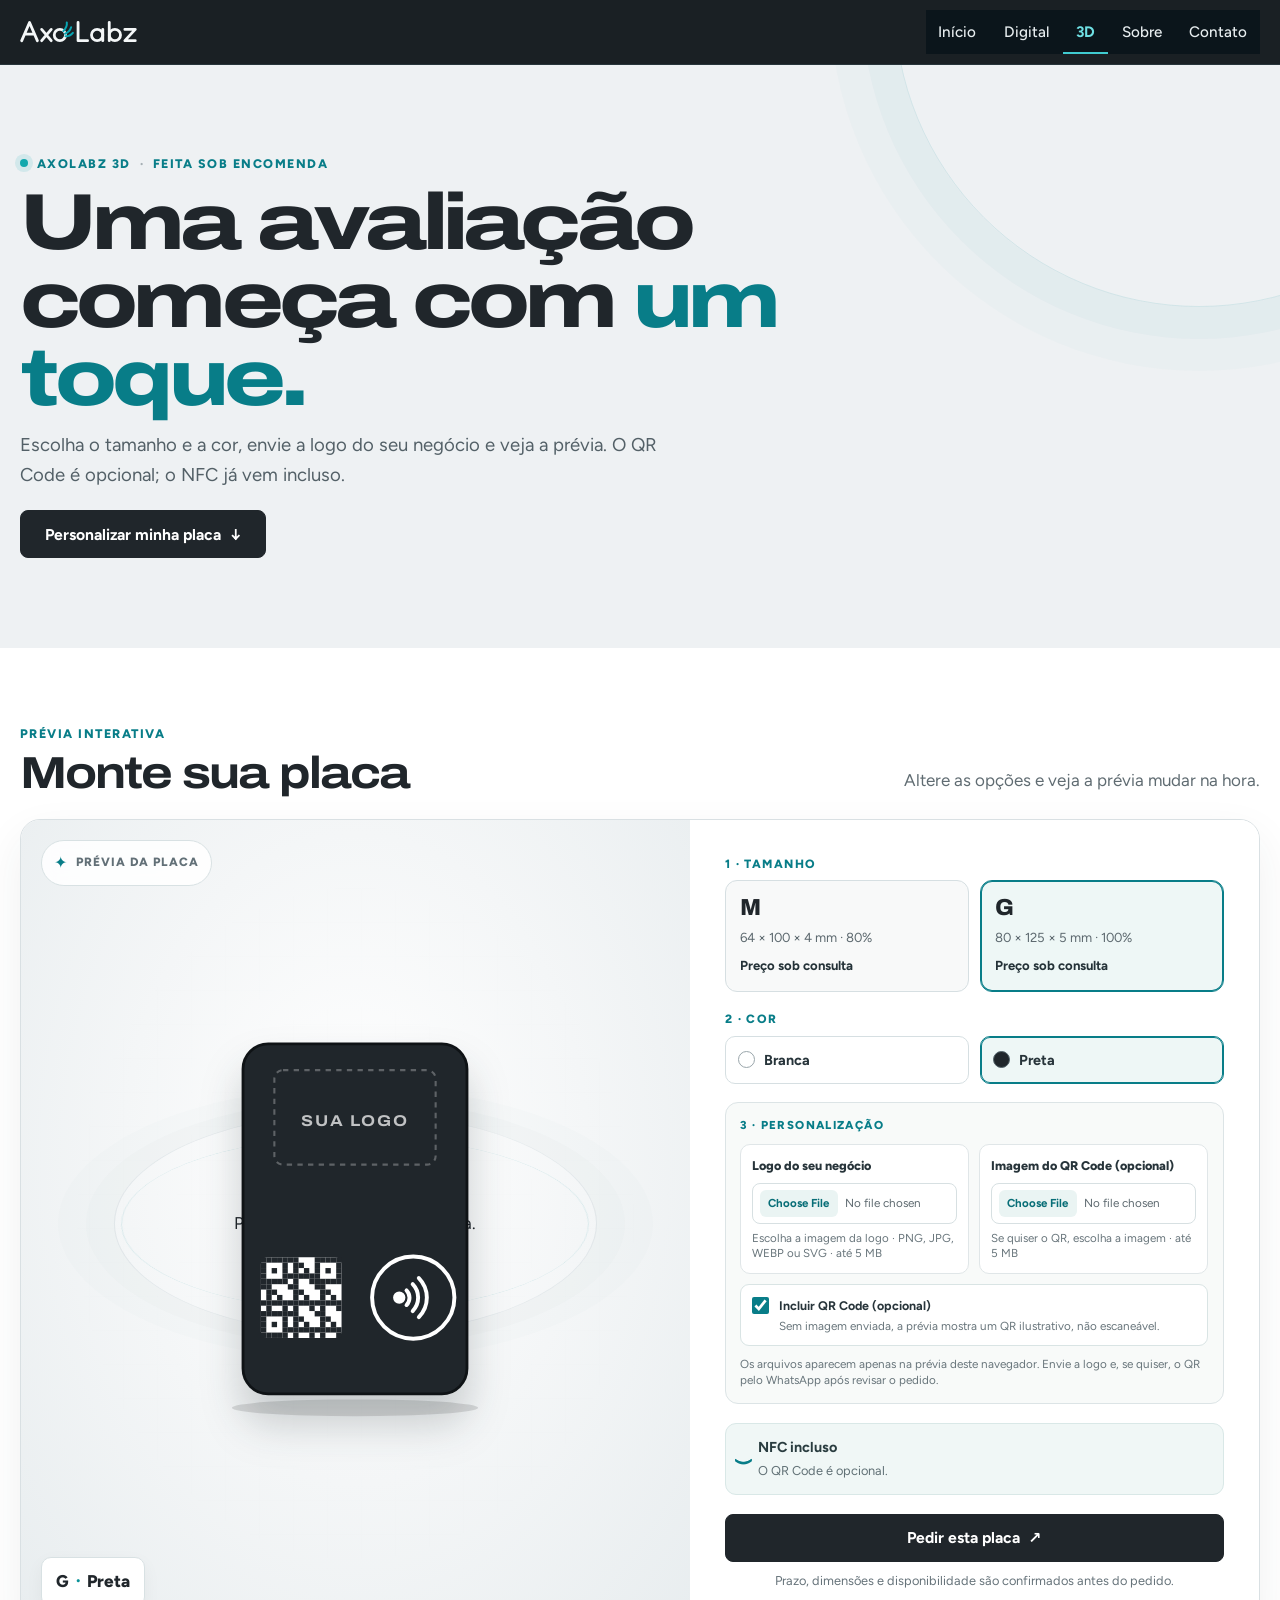
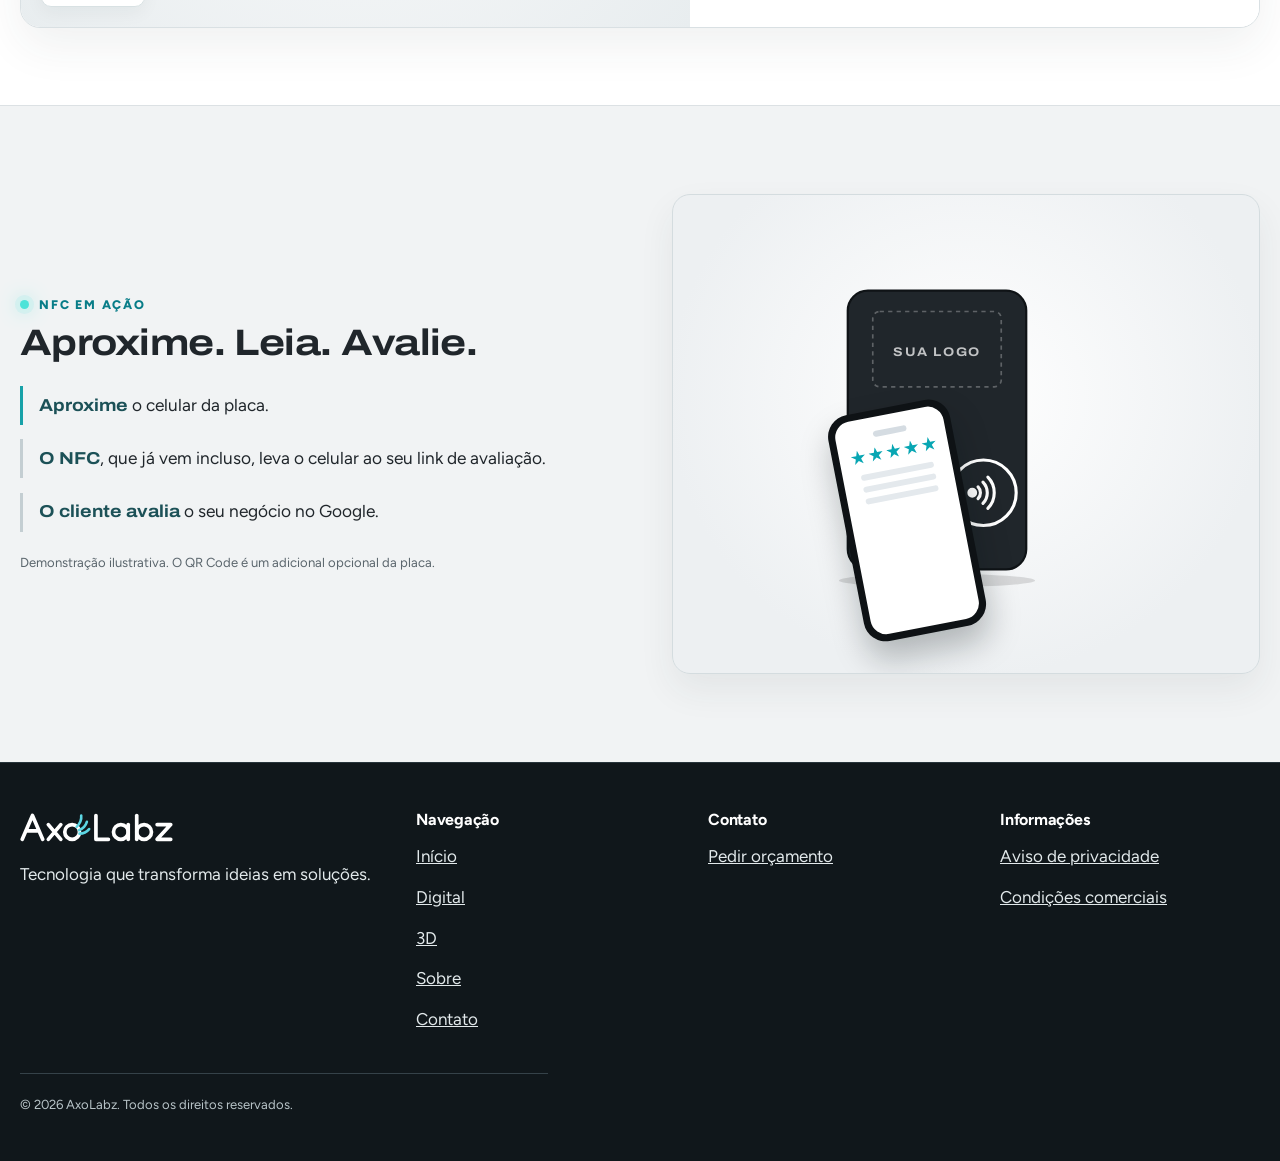
==== commit b855b467: "Add files via upload" ====
--- a/3d.html
+++ b/3d.html
@@ -1,82 +1,82 @@
-<!DOCTYPE html>
-<html lang="pt-BR">
-<head>
-<meta charset="utf-8">
-<meta name="viewport" content="width=device-width, initial-scale=1">
-<title>AxoLabz 3D | Placas de avaliação com NFC</title>
-<meta name="description" content="Configure uma placa de avaliação do Google impressa em 3D. Compare tamanhos, cores e peça a sua com NFC incluso.">
-<meta name="theme-color" content="#10171b">
-<link rel="icon" href="assets/img/favicon.svg" type="image/svg+xml">
-<link rel="preload" href="assets/fonts/archivo-latin-wdth-normal.woff2" as="font" type="font/woff2" crossorigin>
-<link rel="stylesheet" href="assets/css/style.css">
-<link rel="stylesheet" href="assets/css/pages/3d.css">
-<script>document.documentElement.classList.add("js");if(!matchMedia("(prefers-reduced-motion:reduce)").matches)document.documentElement.classList.add("anim")</script>
-<script src="assets/js/config.js" defer></script>
-<script src="assets/js/app.js" defer></script>
-<script src="assets/js/motion.js" defer></script>
-</head>
-<body data-root="" class="has-float">
-<a class="skip" href="#conteudo">Ir para o conteúdo</a>
-<header class="site-head" id="topo"><div class="wrap head-in">
-<a class="logo" href="index.html" aria-label="AxoLabz, página inicial"><svg class="full" viewBox="0 0 272 60" aria-hidden="true" focusable="false"><g fill="none" stroke="currentColor" stroke-width="6.5" stroke-linecap="round" stroke-linejoin="round"><path d="M4 50 L22 8 L40 50 M11.5 35 H32.5"/><path d="M50 24 L72 50 M72 24 L50 50"/><circle cx="92" cy="37" r="13"/><path d="M134 8 V50 H156"/><circle cx="178" cy="37" r="13"/><path d="M191 24 V50"/><path d="M206 8 V50"/><circle cx="219" cy="37" r="13"/><path d="M242 24 H266 L242 50 H266"/></g><g fill="none" stroke="var(--gill,#17b0bf)" stroke-width="4.6" stroke-linecap="round"><path class="g" pathLength="1" d="M100 28 C106 22 109 16 108 8"/><path class="g" pathLength="1" d="M104 34 C111 31 116 26 118 19"/><path class="g" pathLength="1" d="M105 40 C112 40 118 37 122 32"/></g></svg><svg class="mark" viewBox="0 0 94 60" aria-hidden="true" focusable="false"><g fill="none" stroke="currentColor" stroke-width="6.5" stroke-linecap="round" stroke-linejoin="round"><path d="M4 50 L22 8 L40 50 M11.5 35 H32.5"/><path d="M50 24 L72 50 M72 24 L50 50"/></g><g fill="none" stroke="var(--gill,#17b0bf)" stroke-width="4.6" stroke-linecap="round"><path class="g" pathLength="1" d="M75 24 C81 19 84 14 83 7"/><path class="g" pathLength="1" d="M77 31 C84 29 88 25 90 19"/><path class="g" pathLength="1" d="M77 38 C83 38 88 36 91 32"/></g></svg></a>
-<button class="menu-btn" id="menu-btn" type="button" aria-expanded="false" aria-controls="site-nav">Menu</button>
-<nav class="nav" id="site-nav" aria-label="Principal"><ul><li><a href="index.html">Início</a></li><li><a href="digital.html">Digital</a></li><li><a href="3d.html" aria-current="page">3D</a></li><li><a href="sobre.html">Sobre</a></li><li><a href="contato.html">Contato</a></li></ul></nav>
-</div></header>
-<main id="conteudo">
-<section class="three-intro" aria-labelledby="three-title"><div class="wrap">
-<p class="three-eyebrow"><span aria-hidden="true"></span> AXOLABZ 3D <i>·</i> FEITA SOB ENCOMENDA</p>
-<h1 id="three-title">Uma avaliação começa com <em>um toque.</em></h1>
-<p>Configure o tamanho e a cor da sua placa. O NFC já vem incluso e leva seu cliente direto ao link de avaliação.</p>
-<a class="btn" href="#simulador">Personalizar minha placa <span aria-hidden="true">↓</span></a>
-</div></section>
-<section class="three-config-section" id="simulador" aria-labelledby="simulator-title"><div class="wrap">
-<div class="three-config-heading"><div><p class="three-kicker">PRÉVIA INTERATIVA</p><h2 id="simulator-title">Monte sua placa</h2></div><p>Altere as opções e veja a prévia mudar na hora.</p></div>
-<div class="three-configurator" data-product-viewer>
-<figure class="three-preview" aria-label="Prévia da placa selecionada"><span class="three-preview-grid" aria-hidden="true"></span><span class="three-preview-orbit" aria-hidden="true"></span>
-<div class="three-preview-options"><figure class="three-preview-variant" data-plate-option="M-branca" hidden><div data-photo="M-branca" data-alt="Placa M branca"><svg class="plate" viewBox="0 0 260 300" role="img" aria-label="Ilustração da placa M branca"><ellipse cx="130" cy="282" rx="68" ry="6" fill="#000" opacity=".12"/><rect x="68.0" y="104.0" width="124" height="168" rx="14" fill="#f7f9fa" stroke="#c3ccd3" stroke-width="2"/><g fill="#0a8f9c"><polygon points="96.0,142.4 97.9,146.8 102.7,147.2 99.0,150.3 100.1,155.0 96.0,152.5 91.9,155.0 93.0,150.3 89.3,147.2 94.1,146.8"/><polygon points="113.0,142.4 114.9,146.8 119.7,147.2 116.0,150.3 117.1,155.0 113.0,152.5 108.9,155.0 110.0,150.3 106.3,147.2 111.1,146.8"/><polygon points="130.0,142.4 131.9,146.8 136.7,147.2 133.0,150.3 134.1,155.0 130.0,152.5 125.9,155.0 127.0,150.3 123.3,147.2 128.1,146.8"/><polygon points="147.0,142.4 148.9,146.8 153.7,147.2 150.0,150.3 151.1,155.0 147.0,152.5 142.9,155.0 144.0,150.3 140.3,147.2 145.1,146.8"/><polygon points="164.0,142.4 165.9,146.8 170.7,147.2 167.0,150.3 168.1,155.0 164.0,152.5 159.9,155.0 161.0,150.3 157.3,147.2 162.1,146.8"/></g><g data-plate-default-copy><text x="130" y="188.0" text-anchor="middle" font-size="15.0" font-weight="700" fill="#1e2429">Avalie a gente</text><text x="130" y="204.8" text-anchor="middle" font-size="15.0" font-weight="700" fill="#1e2429">no Google</text></g><image data-plate-logo x="107.0" y="184.6" width="46.0" height="28.0" preserveAspectRatio="xMidYMid meet" style="display:none"/><g data-plate-qr-placeholder style="display:none"><rect x="163.0" y="233.4" width="22.0" height="22.0" rx="1.8" fill="#fff"/><g fill="#20262b"><rect x="163.00" y="233.36" width="1.47" height="1.47"/><rect x="164.47" y="233.36" width="1.47" height="1.47"/><rect x="165.93" y="233.36" width="1.47" height="1.47"/><rect x="167.40" y="233.36" width="1.47" height="1.47"/><rect x="168.87" y="233.36" width="1.47" height="1.47"/><rect x="170.33" y="233.36" width="1.47" height="1.47"/><rect x="171.80" y="233.36" width="1.47" height="1.47"/><rect x="177.67" y="233.36" width="1.47" height="1.47"/><rect x="179.13" y="233.36" width="1.47" height="1.47"/><rect x="180.60" y="233.36" width="1.47" height="1.47"/><rect x="182.07" y="233.36" width="1.47" height="1.47"/><rect x="183.53" y="233.36" width="1.47" height="1.47"/><rect x="163.00" y="234.83" width="1.47" height="1.47"/><rect x="168.87" y="234.83" width="1.47" height="1.47"/><rect x="171.80" y="234.83" width="1.47" height="1.47"/><rect x="173.27" y="234.83" width="1.47" height="1.47"/><rect x="177.67" y="234.83" width="1.47" height="1.47"/><rect x="183.53" y="234.83" width="1.47" height="1.47"/><rect x="163.00" y="236.29" width="1.47" height="1.47"/><rect x="165.93" y="236.29" width="1.47" height="1.47"/><rect x="168.87" y="236.29" width="1.47" height="1.47"/><rect x="171.80" y="236.29" width="1.47" height="1.47"/><rect x="174.73" y="236.29" width="1.47" height="1.47"/><rect x="177.67" y="236.29" width="1.47" height="1.47"/><rect x="180.60" y="236.29" width="1.47" height="1.47"/><rect x="183.53" y="236.29" width="1.47" height="1.47"/><rect x="163.00" y="237.76" width="1.47" height="1.47"/><rect x="168.87" y="237.76" width="1.47" height="1.47"/><rect x="170.33" y="237.76" width="1.47" height="1.47"/><rect x="171.80" y="237.76" width="1.47" height="1.47"/><rect x="173.27" y="237.76" width="1.47" height="1.47"/><rect x="174.73" y="237.76" width="1.47" height="1.47"/><rect x="176.20" y="237.76" width="1.47" height="1.47"/><rect x="177.67" y="237.76" width="1.47" height="1.47"/><rect x="183.53" y="237.76" width="1.47" height="1.47"/><rect x="163.00" y="239.23" width="1.47" height="1.47"/><rect x="164.47" y="239.23" width="1.47" height="1.47"/><rect x="165.93" y="239.23" width="1.47" height="1.47"/><rect x="167.40" y="239.23" width="1.47" height="1.47"/><rect x="168.87" y="239.23" width="1.47" height="1.47"/><rect x="171.80" y="239.23" width="1.47" height="1.47"/><rect x="176.20" y="239.23" width="1.47" height="1.47"/><rect x="177.67" y="239.23" width="1.47" height="1.47"/><rect x="179.13" y="239.23" width="1.47" height="1.47"/><rect x="180.60" y="239.23" width="1.47" height="1.47"/><rect x="182.07" y="239.23" width="1.47" height="1.47"/><rect x="183.53" y="239.23" width="1.47" height="1.47"/><rect x="163.00" y="240.69" width="1.47" height="1.47"/><rect x="164.47" y="240.69" width="1.47" height="1.47"/><rect x="170.33" y="240.69" width="1.47" height="1.47"/><rect x="171.80" y="240.69" width="1.47" height="1.47"/><rect x="177.67" y="240.69" width="1.47" height="1.47"/><rect x="179.13" y="240.69" width="1.47" height="1.47"/><rect x="164.47" y="242.16" width="1.47" height="1.47"/><rect x="165.93" y="242.16" width="1.47" height="1.47"/><rect x="171.80" y="242.16" width="1.47" height="1.47"/><rect x="173.27" y="242.16" width="1.47" height="1.47"/><rect x="179.13" y="242.16" width="1.47" height="1.47"/><rect x="180.60" y="242.16" width="1.47" height="1.47"/><rect x="164.47" y="243.63" width="1.47" height="1.47"/><rect x="167.40" y="243.63" width="1.47" height="1.47"/><rect x="171.80" y="243.63" width="1.47" height="1.47"/><rect x="174.73" y="243.63" width="1.47" height="1.47"/><rect x="179.13" y="243.63" width="1.47" height="1.47"/><rect x="182.07" y="243.63" width="1.47" height="1.47"/><rect x="163.00" y="245.09" width="1.47" height="1.47"/><rect x="164.47" y="245.09" width="1.47" height="1.47"/><rect x="165.93" y="245.09" width="1.47" height="1.47"/><rect x="167.40" y="245.09" width="1.47" height="1.47"/><rect x="168.87" y="245.09" width="1.47" height="1.47"/><rect x="170.33" y="245.09" width="1.47" height="1.47"/><rect x="171.80" y="245.09" width="1.47" height="1.47"/><rect x="173.27" y="245.09" width="1.47" height="1.47"/><rect x="174.73" y="245.09" width="1.47" height="1.47"/><rect x="176.20" y="245.09" width="1.47" height="1.47"/><rect x="177.67" y="245.09" width="1.47" height="1.47"/><rect x="179.13" y="245.09" width="1.47" height="1.47"/><rect x="180.60" y="245.09" width="1.47" height="1.47"/><rect x="182.07" y="245.09" width="1.47" height="1.47"/><rect x="183.53" y="245.09" width="1.47" height="1.47"/><rect x="164.47" y="246.56" width="1.47" height="1.47"/><rect x="168.87" y="246.56" width="1.47" height="1.47"/><rect x="171.80" y="246.56" width="1.47" height="1.47"/><rect x="176.20" y="246.56" width="1.47" height="1.47"/><rect x="179.13" y="246.56" width="1.47" height="1.47"/><rect x="183.53" y="246.56" width="1.47" height="1.47"/><rect x="163.00" y="248.03" width="1.47" height="1.47"/><rect x="164.47" y="248.03" width="1.47" height="1.47"/><rect x="165.93" y="248.03" width="1.47" height="1.47"/><rect x="167.40" y="248.03" width="1.47" height="1.47"/><rect x="168.87" y="248.03" width="1.47" height="1.47"/><rect x="170.33" y="248.03" width="1.47" height="1.47"/><rect x="171.80" y="248.03" width="1.47" height="1.47"/><rect x="177.67" y="248.03" width="1.47" height="1.47"/><rect x="179.13" y="248.03" width="1.47" height="1.47"/><rect x="163.00" y="249.49" width="1.47" height="1.47"/><rect x="168.87" y="249.49" width="1.47" height="1.47"/><rect x="171.80" y="249.49" width="1.47" height="1.47"/><rect x="173.27" y="249.49" width="1.47" height="1.47"/><rect x="179.13" y="249.49" width="1.47" height="1.47"/><rect x="180.60" y="249.49" width="1.47" height="1.47"/><rect x="163.00" y="250.96" width="1.47" height="1.47"/><rect x="165.93" y="250.96" width="1.47" height="1.47"/><rect x="168.87" y="250.96" width="1.47" height="1.47"/><rect x="171.80" y="250.96" width="1.47" height="1.47"/><rect x="174.73" y="250.96" width="1.47" height="1.47"/><rect x="179.13" y="250.96" width="1.47" height="1.47"/><rect x="182.07" y="250.96" width="1.47" height="1.47"/><rect x="163.00" y="252.43" width="1.47" height="1.47"/><rect x="168.87" y="252.43" width="1.47" height="1.47"/><rect x="170.33" y="252.43" width="1.47" height="1.47"/><rect x="171.80" y="252.43" width="1.47" height="1.47"/><rect x="173.27" y="252.43" width="1.47" height="1.47"/><rect x="174.73" y="252.43" width="1.47" height="1.47"/><rect x="176.20" y="252.43" width="1.47" height="1.47"/><rect x="177.67" y="252.43" width="1.47" height="1.47"/><rect x="179.13" y="252.43" width="1.47" height="1.47"/><rect x="180.60" y="252.43" width="1.47" height="1.47"/><rect x="182.07" y="252.43" width="1.47" height="1.47"/><rect x="183.53" y="252.43" width="1.47" height="1.47"/><rect x="163.00" y="253.89" width="1.47" height="1.47"/><rect x="164.47" y="253.89" width="1.47" height="1.47"/><rect x="165.93" y="253.89" width="1.47" height="1.47"/><rect x="167.40" y="253.89" width="1.47" height="1.47"/><rect x="168.87" y="253.89" width="1.47" height="1.47"/><rect x="171.80" y="253.89" width="1.47" height="1.47"/><rect x="176.20" y="253.89" width="1.47" height="1.47"/><rect x="179.13" y="253.89" width="1.47" height="1.47"/><rect x="183.53" y="253.89" width="1.47" height="1.47"/></g></g><rect data-plate-qr-bg x="163.0" y="233.4" width="22.0" height="22.0" rx="1.8" fill="#fff" style="display:none"/><image data-plate-qr x="163.0" y="233.4" width="22.0" height="22.0" preserveAspectRatio="xMidYMid meet" style="display:none"/><g fill="none" stroke="#1e2429" stroke-width="2.2" stroke-linecap="round"><path d="M126.2 234.2 A6.0 6.0 0 0 1 126.2 242.6"/><path d="M129.7 230.7 A11.0 11.0 0 0 1 129.7 246.1"/><path d="M133.2 227.2 A16.0 16.0 0 0 1 133.2 249.6"/><circle cx="122.0" cy="238.4" r="2.4" fill="#1e2429"/></g></svg></div></figure><figure class="three-preview-variant" data-plate-option="M-preta" hidden><div data-photo="M-preta" data-alt="Placa M preta"><svg class="plate" viewBox="0 0 260 300" role="img" aria-label="Ilustração da placa M preta"><ellipse cx="130" cy="282" rx="68" ry="6" fill="#000" opacity=".12"/><rect x="68.0" y="104.0" width="124" height="168" rx="14" fill="#20262b" stroke="#0f1316" stroke-width="2"/><g fill="#5cd6e3"><polygon points="96.0,142.4 97.9,146.8 102.7,147.2 99.0,150.3 100.1,155.0 96.0,152.5 91.9,155.0 93.0,150.3 89.3,147.2 94.1,146.8"/><polygon points="113.0,142.4 114.9,146.8 119.7,147.2 116.0,150.3 117.1,155.0 113.0,152.5 108.9,155.0 110.0,150.3 106.3,147.2 111.1,146.8"/><polygon points="130.0,142.4 131.9,146.8 136.7,147.2 133.0,150.3 134.1,155.0 130.0,152.5 125.9,155.0 127.0,150.3 123.3,147.2 128.1,146.8"/><polygon points="147.0,142.4 148.9,146.8 153.7,147.2 150.0,150.3 151.1,155.0 147.0,152.5 142.9,155.0 144.0,150.3 140.3,147.2 145.1,146.8"/><polygon points="164.0,142.4 165.9,146.8 170.7,147.2 167.0,150.3 168.1,155.0 164.0,152.5 159.9,155.0 161.0,150.3 157.3,147.2 162.1,146.8"/></g><g data-plate-default-copy><text x="130" y="188.0" text-anchor="middle" font-size="15.0" font-weight="700" fill="#ffffff">Avalie a gente</text><text x="130" y="204.8" text-anchor="middle" font-size="15.0" font-weight="700" fill="#ffffff">no Google</text></g><image data-plate-logo x="107.0" y="184.6" width="46.0" height="28.0" preserveAspectRatio="xMidYMid meet" style="display:none"/><g data-plate-qr-placeholder style="display:none"><rect x="163.0" y="233.4" width="22.0" height="22.0" rx="1.8" fill="#fff"/><g fill="#20262b"><rect x="163.00" y="233.36" width="1.47" height="1.47"/><rect x="164.47" y="233.36" width="1.47" height="1.47"/><rect x="165.93" y="233.36" width="1.47" height="1.47"/><rect x="167.40" y="233.36" width="1.47" height="1.47"/><rect x="168.87" y="233.36" width="1.47" height="1.47"/><rect x="170.33" y="233.36" width="1.47" height="1.47"/><rect x="171.80" y="233.36" width="1.47" height="1.47"/><rect x="177.67" y="233.36" width="1.47" height="1.47"/><rect x="179.13" y="233.36" width="1.47" height="1.47"/><rect x="180.60" y="233.36" width="1.47" height="1.47"/><rect x="182.07" y="233.36" width="1.47" height="1.47"/><rect x="183.53" y="233.36" width="1.47" height="1.47"/><rect x="163.00" y="234.83" width="1.47" height="1.47"/><rect x="168.87" y="234.83" width="1.47" height="1.47"/><rect x="171.80" y="234.83" width="1.47" height="1.47"/><rect x="173.27" y="234.83" width="1.47" height="1.47"/><rect x="177.67" y="234.83" width="1.47" height="1.47"/><rect x="183.53" y="234.83" width="1.47" height="1.47"/><rect x="163.00" y="236.29" width="1.47" height="1.47"/><rect x="165.93" y="236.29" width="1.47" height="1.47"/><rect x="168.87" y="236.29" width="1.47" height="1.47"/><rect x="171.80" y="236.29" width="1.47" height="1.47"/><rect x="174.73" y="236.29" width="1.47" height="1.47"/><rect x="177.67" y="236.29" width="1.47" height="1.47"/><rect x="180.60" y="236.29" width="1.47" height="1.47"/><rect x="183.53" y="236.29" width="1.47" height="1.47"/><rect x="163.00" y="237.76" width="1.47" height="1.47"/><rect x="168.87" y="237.76" width="1.47" height="1.47"/><rect x="170.33" y="237.76" width="1.47" height="1.47"/><rect x="171.80" y="237.76" width="1.47" height="1.47"/><rect x="173.27" y="237.76" width="1.47" height="1.47"/><rect x="174.73" y="237.76" width="1.47" height="1.47"/><rect x="176.20" y="237.76" width="1.47" height="1.47"/><rect x="177.67" y="237.76" width="1.47" height="1.47"/><rect x="183.53" y="237.76" width="1.47" height="1.47"/><rect x="163.00" y="239.23" width="1.47" height="1.47"/><rect x="164.47" y="239.23" width="1.47" height="1.47"/><rect x="165.93" y="239.23" width="1.47" height="1.47"/><rect x="167.40" y="239.23" width="1.47" height="1.47"/><rect x="168.87" y="239.23" width="1.47" height="1.47"/><rect x="171.80" y="239.23" width="1.47" height="1.47"/><rect x="176.20" y="239.23" width="1.47" height="1.47"/><rect x="177.67" y="239.23" width="1.47" height="1.47"/><rect x="179.13" y="239.23" width="1.47" height="1.47"/><rect x="180.60" y="239.23" width="1.47" height="1.47"/><rect x="182.07" y="239.23" width="1.47" height="1.47"/><rect x="183.53" y="239.23" width="1.47" height="1.47"/><rect x="163.00" y="240.69" width="1.47" height="1.47"/><rect x="164.47" y="240.69" width="1.47" height="1.47"/><rect x="170.33" y="240.69" width="1.47" height="1.47"/><rect x="171.80" y="240.69" width="1.47" height="1.47"/><rect x="177.67" y="240.69" width="1.47" height="1.47"/><rect x="179.13" y="240.69" width="1.47" height="1.47"/><rect x="164.47" y="242.16" width="1.47" height="1.47"/><rect x="165.93" y="242.16" width="1.47" height="1.47"/><rect x="171.80" y="242.16" width="1.47" height="1.47"/><rect x="173.27" y="242.16" width="1.47" height="1.47"/><rect x="179.13" y="242.16" width="1.47" height="1.47"/><rect x="180.60" y="242.16" width="1.47" height="1.47"/><rect x="164.47" y="243.63" width="1.47" height="1.47"/><rect x="167.40" y="243.63" width="1.47" height="1.47"/><rect x="171.80" y="243.63" width="1.47" height="1.47"/><rect x="174.73" y="243.63" width="1.47" height="1.47"/><rect x="179.13" y="243.63" width="1.47" height="1.47"/><rect x="182.07" y="243.63" width="1.47" height="1.47"/><rect x="163.00" y="245.09" width="1.47" height="1.47"/><rect x="164.47" y="245.09" width="1.47" height="1.47"/><rect x="165.93" y="245.09" width="1.47" height="1.47"/><rect x="167.40" y="245.09" width="1.47" height="1.47"/><rect x="168.87" y="245.09" width="1.47" height="1.47"/><rect x="170.33" y="245.09" width="1.47" height="1.47"/><rect x="171.80" y="245.09" width="1.47" height="1.47"/><rect x="173.27" y="245.09" width="1.47" height="1.47"/><rect x="174.73" y="245.09" width="1.47" height="1.47"/><rect x="176.20" y="245.09" width="1.47" height="1.47"/><rect x="177.67" y="245.09" width="1.47" height="1.47"/><rect x="179.13" y="245.09" width="1.47" height="1.47"/><rect x="180.60" y="245.09" width="1.47" height="1.47"/><rect x="182.07" y="245.09" width="1.47" height="1.47"/><rect x="183.53" y="245.09" width="1.47" height="1.47"/><rect x="164.47" y="246.56" width="1.47" height="1.47"/><rect x="168.87" y="246.56" width="1.47" height="1.47"/><rect x="171.80" y="246.56" width="1.47" height="1.47"/><rect x="176.20" y="246.56" width="1.47" height="1.47"/><rect x="179.13" y="246.56" width="1.47" height="1.47"/><rect x="183.53" y="246.56" width="1.47" height="1.47"/><rect x="163.00" y="248.03" width="1.47" height="1.47"/><rect x="164.47" y="248.03" width="1.47" height="1.47"/><rect x="165.93" y="248.03" width="1.47" height="1.47"/><rect x="167.40" y="248.03" width="1.47" height="1.47"/><rect x="168.87" y="248.03" width="1.47" height="1.47"/><rect x="170.33" y="248.03" width="1.47" height="1.47"/><rect x="171.80" y="248.03" width="1.47" height="1.47"/><rect x="177.67" y="248.03" width="1.47" height="1.47"/><rect x="179.13" y="248.03" width="1.47" height="1.47"/><rect x="163.00" y="249.49" width="1.47" height="1.47"/><rect x="168.87" y="249.49" width="1.47" height="1.47"/><rect x="171.80" y="249.49" width="1.47" height="1.47"/><rect x="173.27" y="249.49" width="1.47" height="1.47"/><rect x="179.13" y="249.49" width="1.47" height="1.47"/><rect x="180.60" y="249.49" width="1.47" height="1.47"/><rect x="163.00" y="250.96" width="1.47" height="1.47"/><rect x="165.93" y="250.96" width="1.47" height="1.47"/><rect x="168.87" y="250.96" width="1.47" height="1.47"/><rect x="171.80" y="250.96" width="1.47" height="1.47"/><rect x="174.73" y="250.96" width="1.47" height="1.47"/><rect x="179.13" y="250.96" width="1.47" height="1.47"/><rect x="182.07" y="250.96" width="1.47" height="1.47"/><rect x="163.00" y="252.43" width="1.47" height="1.47"/><rect x="168.87" y="252.43" width="1.47" height="1.47"/><rect x="170.33" y="252.43" width="1.47" height="1.47"/><rect x="171.80" y="252.43" width="1.47" height="1.47"/><rect x="173.27" y="252.43" width="1.47" height="1.47"/><rect x="174.73" y="252.43" width="1.47" height="1.47"/><rect x="176.20" y="252.43" width="1.47" height="1.47"/><rect x="177.67" y="252.43" width="1.47" height="1.47"/><rect x="179.13" y="252.43" width="1.47" height="1.47"/><rect x="180.60" y="252.43" width="1.47" height="1.47"/><rect x="182.07" y="252.43" width="1.47" height="1.47"/><rect x="183.53" y="252.43" width="1.47" height="1.47"/><rect x="163.00" y="253.89" width="1.47" height="1.47"/><rect x="164.47" y="253.89" width="1.47" height="1.47"/><rect x="165.93" y="253.89" width="1.47" height="1.47"/><rect x="167.40" y="253.89" width="1.47" height="1.47"/><rect x="168.87" y="253.89" width="1.47" height="1.47"/><rect x="171.80" y="253.89" width="1.47" height="1.47"/><rect x="176.20" y="253.89" width="1.47" height="1.47"/><rect x="179.13" y="253.89" width="1.47" height="1.47"/><rect x="183.53" y="253.89" width="1.47" height="1.47"/></g></g><rect data-plate-qr-bg x="163.0" y="233.4" width="22.0" height="22.0" rx="1.8" fill="#fff" style="display:none"/><image data-plate-qr x="163.0" y="233.4" width="22.0" height="22.0" preserveAspectRatio="xMidYMid meet" style="display:none"/><g fill="none" stroke="#ffffff" stroke-width="2.2" stroke-linecap="round"><path d="M126.2 234.2 A6.0 6.0 0 0 1 126.2 242.6"/><path d="M129.7 230.7 A11.0 11.0 0 0 1 129.7 246.1"/><path d="M133.2 227.2 A16.0 16.0 0 0 1 133.2 249.6"/><circle cx="122.0" cy="238.4" r="2.4" fill="#ffffff"/></g></svg></div></figure><figure class="three-preview-variant" data-plate-option="G-branca" hidden><div data-photo="G-branca" data-alt="Placa G branca"><svg class="plate" viewBox="0 0 260 300" role="img" aria-label="Ilustração da placa G branca"><ellipse cx="130" cy="282" rx="94" ry="6" fill="#000" opacity=".12"/><rect x="45.0" y="42.0" width="170" height="230" rx="19" fill="#f7f9fa" stroke="#c3ccd3" stroke-width="2"/><g fill="#0a8f9c"><polygon points="83.4,94.5 85.9,100.6 92.5,101.1 87.5,105.4 89.0,111.9 83.4,108.4 77.7,111.9 79.3,105.4 74.3,101.1 80.8,100.6"/><polygon points="106.7,94.5 109.2,100.6 115.8,101.1 110.8,105.4 112.3,111.9 106.7,108.4 101.1,111.9 102.6,105.4 97.6,101.1 104.2,100.6"/><polygon points="130.0,94.5 132.5,100.6 139.1,101.1 134.1,105.4 135.6,111.9 130.0,108.4 124.4,111.9 125.9,105.4 120.9,101.1 127.5,100.6"/><polygon points="153.3,94.5 155.8,100.6 162.4,101.1 157.4,105.4 158.9,111.9 153.3,108.4 147.7,111.9 149.2,105.4 144.2,101.1 150.8,100.6"/><polygon points="176.6,94.5 179.2,100.6 185.7,101.1 180.7,105.4 182.3,111.9 176.6,108.4 171.0,111.9 172.5,105.4 167.5,101.1 174.1,100.6"/></g><g data-plate-default-copy><text x="130" y="157.0" text-anchor="middle" font-size="20.6" font-weight="700" fill="#1e2429">Avalie a gente</text><text x="130" y="180.0" text-anchor="middle" font-size="20.6" font-weight="700" fill="#1e2429">no Google</text></g><image data-plate-logo x="98.5" y="152.4" width="63.1" height="38.4" preserveAspectRatio="xMidYMid meet" style="display:none"/><g data-plate-qr-placeholder style="display:none"><rect x="175.2" y="219.1" width="30.2" height="30.2" rx="2.4" fill="#fff"/><g fill="#20262b"><rect x="175.24" y="219.10" width="2.01" height="2.01"/><rect x="177.25" y="219.10" width="2.01" height="2.01"/><rect x="179.26" y="219.10" width="2.01" height="2.01"/><rect x="181.27" y="219.10" width="2.01" height="2.01"/><rect x="183.28" y="219.10" width="2.01" height="2.01"/><rect x="185.30" y="219.10" width="2.01" height="2.01"/><rect x="187.31" y="219.10" width="2.01" height="2.01"/><rect x="195.35" y="219.10" width="2.01" height="2.01"/><rect x="197.36" y="219.10" width="2.01" height="2.01"/><rect x="199.37" y="219.10" width="2.01" height="2.01"/><rect x="201.38" y="219.10" width="2.01" height="2.01"/><rect x="203.39" y="219.10" width="2.01" height="2.01"/><rect x="175.24" y="221.11" width="2.01" height="2.01"/><rect x="183.28" y="221.11" width="2.01" height="2.01"/><rect x="187.31" y="221.11" width="2.01" height="2.01"/><rect x="189.32" y="221.11" width="2.01" height="2.01"/><rect x="195.35" y="221.11" width="2.01" height="2.01"/><rect x="203.39" y="221.11" width="2.01" height="2.01"/><rect x="175.24" y="223.12" width="2.01" height="2.01"/><rect x="179.26" y="223.12" width="2.01" height="2.01"/><rect x="183.28" y="223.12" width="2.01" height="2.01"/><rect x="187.31" y="223.12" width="2.01" height="2.01"/><rect x="191.33" y="223.12" width="2.01" height="2.01"/><rect x="195.35" y="223.12" width="2.01" height="2.01"/><rect x="199.37" y="223.12" width="2.01" height="2.01"/><rect x="203.39" y="223.12" width="2.01" height="2.01"/><rect x="175.24" y="225.13" width="2.01" height="2.01"/><rect x="183.28" y="225.13" width="2.01" height="2.01"/><rect x="185.30" y="225.13" width="2.01" height="2.01"/><rect x="187.31" y="225.13" width="2.01" height="2.01"/><rect x="189.32" y="225.13" width="2.01" height="2.01"/><rect x="191.33" y="225.13" width="2.01" height="2.01"/><rect x="193.34" y="225.13" width="2.01" height="2.01"/><rect x="195.35" y="225.13" width="2.01" height="2.01"/><rect x="203.39" y="225.13" width="2.01" height="2.01"/><rect x="175.24" y="227.14" width="2.01" height="2.01"/><rect x="177.25" y="227.14" width="2.01" height="2.01"/><rect x="179.26" y="227.14" width="2.01" height="2.01"/><rect x="181.27" y="227.14" width="2.01" height="2.01"/><rect x="183.28" y="227.14" width="2.01" height="2.01"/><rect x="187.31" y="227.14" width="2.01" height="2.01"/><rect x="193.34" y="227.14" width="2.01" height="2.01"/><rect x="195.35" y="227.14" width="2.01" height="2.01"/><rect x="197.36" y="227.14" width="2.01" height="2.01"/><rect x="199.37" y="227.14" width="2.01" height="2.01"/><rect x="201.38" y="227.14" width="2.01" height="2.01"/><rect x="203.39" y="227.14" width="2.01" height="2.01"/><rect x="175.24" y="229.15" width="2.01" height="2.01"/><rect x="177.25" y="229.15" width="2.01" height="2.01"/><rect x="185.30" y="229.15" width="2.01" height="2.01"/><rect x="187.31" y="229.15" width="2.01" height="2.01"/><rect x="195.35" y="229.15" width="2.01" height="2.01"/><rect x="197.36" y="229.15" width="2.01" height="2.01"/><rect x="177.25" y="231.16" width="2.01" height="2.01"/><rect x="179.26" y="231.16" width="2.01" height="2.01"/><rect x="187.31" y="231.16" width="2.01" height="2.01"/><rect x="189.32" y="231.16" width="2.01" height="2.01"/><rect x="197.36" y="231.16" width="2.01" height="2.01"/><rect x="199.37" y="231.16" width="2.01" height="2.01"/><rect x="177.25" y="233.18" width="2.01" height="2.01"/><rect x="181.27" y="233.18" width="2.01" height="2.01"/><rect x="187.31" y="233.18" width="2.01" height="2.01"/><rect x="191.33" y="233.18" width="2.01" height="2.01"/><rect x="197.36" y="233.18" width="2.01" height="2.01"/><rect x="201.38" y="233.18" width="2.01" height="2.01"/><rect x="175.24" y="235.19" width="2.01" height="2.01"/><rect x="177.25" y="235.19" width="2.01" height="2.01"/><rect x="179.26" y="235.19" width="2.01" height="2.01"/><rect x="181.27" y="235.19" width="2.01" height="2.01"/><rect x="183.28" y="235.19" width="2.01" height="2.01"/><rect x="185.30" y="235.19" width="2.01" height="2.01"/><rect x="187.31" y="235.19" width="2.01" height="2.01"/><rect x="189.32" y="235.19" width="2.01" height="2.01"/><rect x="191.33" y="235.19" width="2.01" height="2.01"/><rect x="193.34" y="235.19" width="2.01" height="2.01"/><rect x="195.35" y="235.19" width="2.01" height="2.01"/><rect x="197.36" y="235.19" width="2.01" height="2.01"/><rect x="199.37" y="235.19" width="2.01" height="2.01"/><rect x="201.38" y="235.19" width="2.01" height="2.01"/><rect x="203.39" y="235.19" width="2.01" height="2.01"/><rect x="177.25" y="237.20" width="2.01" height="2.01"/><rect x="183.28" y="237.20" width="2.01" height="2.01"/><rect x="187.31" y="237.20" width="2.01" height="2.01"/><rect x="193.34" y="237.20" width="2.01" height="2.01"/><rect x="197.36" y="237.20" width="2.01" height="2.01"/><rect x="203.39" y="237.20" width="2.01" height="2.01"/><rect x="175.24" y="239.21" width="2.01" height="2.01"/><rect x="177.25" y="239.21" width="2.01" height="2.01"/><rect x="179.26" y="239.21" width="2.01" height="2.01"/><rect x="181.27" y="239.21" width="2.01" height="2.01"/><rect x="183.28" y="239.21" width="2.01" height="2.01"/><rect x="185.30" y="239.21" width="2.01" height="2.01"/><rect x="187.31" y="239.21" width="2.01" height="2.01"/><rect x="195.35" y="239.21" width="2.01" height="2.01"/><rect x="197.36" y="239.21" width="2.01" height="2.01"/><rect x="175.24" y="241.22" width="2.01" height="2.01"/><rect x="183.28" y="241.22" width="2.01" height="2.01"/><rect x="187.31" y="241.22" width="2.01" height="2.01"/><rect x="189.32" y="241.22" width="2.01" height="2.01"/><rect x="197.36" y="241.22" width="2.01" height="2.01"/><rect x="199.37" y="241.22" width="2.01" height="2.01"/><rect x="175.24" y="243.23" width="2.01" height="2.01"/><rect x="179.26" y="243.23" width="2.01" height="2.01"/><rect x="183.28" y="243.23" width="2.01" height="2.01"/><rect x="187.31" y="243.23" width="2.01" height="2.01"/><rect x="191.33" y="243.23" width="2.01" height="2.01"/><rect x="197.36" y="243.23" width="2.01" height="2.01"/><rect x="201.38" y="243.23" width="2.01" height="2.01"/><rect x="175.24" y="245.24" width="2.01" height="2.01"/><rect x="183.28" y="245.24" width="2.01" height="2.01"/><rect x="185.30" y="245.24" width="2.01" height="2.01"/><rect x="187.31" y="245.24" width="2.01" height="2.01"/><rect x="189.32" y="245.24" width="2.01" height="2.01"/><rect x="191.33" y="245.24" width="2.01" height="2.01"/><rect x="193.34" y="245.24" width="2.01" height="2.01"/><rect x="195.35" y="245.24" width="2.01" height="2.01"/><rect x="197.36" y="245.24" width="2.01" height="2.01"/><rect x="199.37" y="245.24" width="2.01" height="2.01"/><rect x="201.38" y="245.24" width="2.01" height="2.01"/><rect x="203.39" y="245.24" width="2.01" height="2.01"/><rect x="175.24" y="247.25" width="2.01" height="2.01"/><rect x="177.25" y="247.25" width="2.01" height="2.01"/><rect x="179.26" y="247.25" width="2.01" height="2.01"/><rect x="181.27" y="247.25" width="2.01" height="2.01"/><rect x="183.28" y="247.25" width="2.01" height="2.01"/><rect x="187.31" y="247.25" width="2.01" height="2.01"/><rect x="193.34" y="247.25" width="2.01" height="2.01"/><rect x="197.36" y="247.25" width="2.01" height="2.01"/><rect x="203.39" y="247.25" width="2.01" height="2.01"/></g></g><rect data-plate-qr-bg x="175.2" y="219.1" width="30.2" height="30.2" rx="2.4" fill="#fff" style="display:none"/><image data-plate-qr x="175.2" y="219.1" width="30.2" height="30.2" preserveAspectRatio="xMidYMid meet" style="display:none"/><g fill="none" stroke="#1e2429" stroke-width="3.0" stroke-linecap="round"><path d="M124.8 220.2 A8.2 8.2 0 0 1 124.8 231.8"/><path d="M129.6 215.4 A15.1 15.1 0 0 1 129.6 236.6"/><path d="M134.4 210.6 A21.9 21.9 0 0 1 134.4 241.4"/><circle cx="119.0" cy="226.0" r="3.3" fill="#1e2429"/></g></svg></div></figure><figure class="three-preview-variant is-active" data-plate-option="G-preta"><div data-photo="G-preta" data-alt="Placa G preta"><svg class="plate" viewBox="0 0 260 300" role="img" aria-label="Ilustração da placa G preta"><ellipse cx="130" cy="282" rx="94" ry="6" fill="#000" opacity=".12"/><rect x="45.0" y="42.0" width="170" height="230" rx="19" fill="#20262b" stroke="#0f1316" stroke-width="2"/><g fill="#5cd6e3"><polygon points="83.4,94.5 85.9,100.6 92.5,101.1 87.5,105.4 89.0,111.9 83.4,108.4 77.7,111.9 79.3,105.4 74.3,101.1 80.8,100.6"/><polygon points="106.7,94.5 109.2,100.6 115.8,101.1 110.8,105.4 112.3,111.9 106.7,108.4 101.1,111.9 102.6,105.4 97.6,101.1 104.2,100.6"/><polygon points="130.0,94.5 132.5,100.6 139.1,101.1 134.1,105.4 135.6,111.9 130.0,108.4 124.4,111.9 125.9,105.4 120.9,101.1 127.5,100.6"/><polygon points="153.3,94.5 155.8,100.6 162.4,101.1 157.4,105.4 158.9,111.9 153.3,108.4 147.7,111.9 149.2,105.4 144.2,101.1 150.8,100.6"/><polygon points="176.6,94.5 179.2,100.6 185.7,101.1 180.7,105.4 182.3,111.9 176.6,108.4 171.0,111.9 172.5,105.4 167.5,101.1 174.1,100.6"/></g><g data-plate-default-copy><text x="130" y="157.0" text-anchor="middle" font-size="20.6" font-weight="700" fill="#ffffff">Avalie a gente</text><text x="130" y="180.0" text-anchor="middle" font-size="20.6" font-weight="700" fill="#ffffff">no Google</text></g><image data-plate-logo x="98.5" y="152.4" width="63.1" height="38.4" preserveAspectRatio="xMidYMid meet" style="display:none"/><g data-plate-qr-placeholder style="display:none"><rect x="175.2" y="219.1" width="30.2" height="30.2" rx="2.4" fill="#fff"/><g fill="#20262b"><rect x="175.24" y="219.10" width="2.01" height="2.01"/><rect x="177.25" y="219.10" width="2.01" height="2.01"/><rect x="179.26" y="219.10" width="2.01" height="2.01"/><rect x="181.27" y="219.10" width="2.01" height="2.01"/><rect x="183.28" y="219.10" width="2.01" height="2.01"/><rect x="185.30" y="219.10" width="2.01" height="2.01"/><rect x="187.31" y="219.10" width="2.01" height="2.01"/><rect x="195.35" y="219.10" width="2.01" height="2.01"/><rect x="197.36" y="219.10" width="2.01" height="2.01"/><rect x="199.37" y="219.10" width="2.01" height="2.01"/><rect x="201.38" y="219.10" width="2.01" height="2.01"/><rect x="203.39" y="219.10" width="2.01" height="2.01"/><rect x="175.24" y="221.11" width="2.01" height="2.01"/><rect x="183.28" y="221.11" width="2.01" height="2.01"/><rect x="187.31" y="221.11" width="2.01" height="2.01"/><rect x="189.32" y="221.11" width="2.01" height="2.01"/><rect x="195.35" y="221.11" width="2.01" height="2.01"/><rect x="203.39" y="221.11" width="2.01" height="2.01"/><rect x="175.24" y="223.12" width="2.01" height="2.01"/><rect x="179.26" y="223.12" width="2.01" height="2.01"/><rect x="183.28" y="223.12" width="2.01" height="2.01"/><rect x="187.31" y="223.12" width="2.01" height="2.01"/><rect x="191.33" y="223.12" width="2.01" height="2.01"/><rect x="195.35" y="223.12" width="2.01" height="2.01"/><rect x="199.37" y="223.12" width="2.01" height="2.01"/><rect x="203.39" y="223.12" width="2.01" height="2.01"/><rect x="175.24" y="225.13" width="2.01" height="2.01"/><rect x="183.28" y="225.13" width="2.01" height="2.01"/><rect x="185.30" y="225.13" width="2.01" height="2.01"/><rect x="187.31" y="225.13" width="2.01" height="2.01"/><rect x="189.32" y="225.13" width="2.01" height="2.01"/><rect x="191.33" y="225.13" width="2.01" height="2.01"/><rect x="193.34" y="225.13" width="2.01" height="2.01"/><rect x="195.35" y="225.13" width="2.01" height="2.01"/><rect x="203.39" y="225.13" width="2.01" height="2.01"/><rect x="175.24" y="227.14" width="2.01" height="2.01"/><rect x="177.25" y="227.14" width="2.01" height="2.01"/><rect x="179.26" y="227.14" width="2.01" height="2.01"/><rect x="181.27" y="227.14" width="2.01" height="2.01"/><rect x="183.28" y="227.14" width="2.01" height="2.01"/><rect x="187.31" y="227.14" width="2.01" height="2.01"/><rect x="193.34" y="227.14" width="2.01" height="2.01"/><rect x="195.35" y="227.14" width="2.01" height="2.01"/><rect x="197.36" y="227.14" width="2.01" height="2.01"/><rect x="199.37" y="227.14" width="2.01" height="2.01"/><rect x="201.38" y="227.14" width="2.01" height="2.01"/><rect x="203.39" y="227.14" width="2.01" height="2.01"/><rect x="175.24" y="229.15" width="2.01" height="2.01"/><rect x="177.25" y="229.15" width="2.01" height="2.01"/><rect x="185.30" y="229.15" width="2.01" height="2.01"/><rect x="187.31" y="229.15" width="2.01" height="2.01"/><rect x="195.35" y="229.15" width="2.01" height="2.01"/><rect x="197.36" y="229.15" width="2.01" height="2.01"/><rect x="177.25" y="231.16" width="2.01" height="2.01"/><rect x="179.26" y="231.16" width="2.01" height="2.01"/><rect x="187.31" y="231.16" width="2.01" height="2.01"/><rect x="189.32" y="231.16" width="2.01" height="2.01"/><rect x="197.36" y="231.16" width="2.01" height="2.01"/><rect x="199.37" y="231.16" width="2.01" height="2.01"/><rect x="177.25" y="233.18" width="2.01" height="2.01"/><rect x="181.27" y="233.18" width="2.01" height="2.01"/><rect x="187.31" y="233.18" width="2.01" height="2.01"/><rect x="191.33" y="233.18" width="2.01" height="2.01"/><rect x="197.36" y="233.18" width="2.01" height="2.01"/><rect x="201.38" y="233.18" width="2.01" height="2.01"/><rect x="175.24" y="235.19" width="2.01" height="2.01"/><rect x="177.25" y="235.19" width="2.01" height="2.01"/><rect x="179.26" y="235.19" width="2.01" height="2.01"/><rect x="181.27" y="235.19" width="2.01" height="2.01"/><rect x="183.28" y="235.19" width="2.01" height="2.01"/><rect x="185.30" y="235.19" width="2.01" height="2.01"/><rect x="187.31" y="235.19" width="2.01" height="2.01"/><rect x="189.32" y="235.19" width="2.01" height="2.01"/><rect x="191.33" y="235.19" width="2.01" height="2.01"/><rect x="193.34" y="235.19" width="2.01" height="2.01"/><rect x="195.35" y="235.19" width="2.01" height="2.01"/><rect x="197.36" y="235.19" width="2.01" height="2.01"/><rect x="199.37" y="235.19" width="2.01" height="2.01"/><rect x="201.38" y="235.19" width="2.01" height="2.01"/><rect x="203.39" y="235.19" width="2.01" height="2.01"/><rect x="177.25" y="237.20" width="2.01" height="2.01"/><rect x="183.28" y="237.20" width="2.01" height="2.01"/><rect x="187.31" y="237.20" width="2.01" height="2.01"/><rect x="193.34" y="237.20" width="2.01" height="2.01"/><rect x="197.36" y="237.20" width="2.01" height="2.01"/><rect x="203.39" y="237.20" width="2.01" height="2.01"/><rect x="175.24" y="239.21" width="2.01" height="2.01"/><rect x="177.25" y="239.21" width="2.01" height="2.01"/><rect x="179.26" y="239.21" width="2.01" height="2.01"/><rect x="181.27" y="239.21" width="2.01" height="2.01"/><rect x="183.28" y="239.21" width="2.01" height="2.01"/><rect x="185.30" y="239.21" width="2.01" height="2.01"/><rect x="187.31" y="239.21" width="2.01" height="2.01"/><rect x="195.35" y="239.21" width="2.01" height="2.01"/><rect x="197.36" y="239.21" width="2.01" height="2.01"/><rect x="175.24" y="241.22" width="2.01" height="2.01"/><rect x="183.28" y="241.22" width="2.01" height="2.01"/><rect x="187.31" y="241.22" width="2.01" height="2.01"/><rect x="189.32" y="241.22" width="2.01" height="2.01"/><rect x="197.36" y="241.22" width="2.01" height="2.01"/><rect x="199.37" y="241.22" width="2.01" height="2.01"/><rect x="175.24" y="243.23" width="2.01" height="2.01"/><rect x="179.26" y="243.23" width="2.01" height="2.01"/><rect x="183.28" y="243.23" width="2.01" height="2.01"/><rect x="187.31" y="243.23" width="2.01" height="2.01"/><rect x="191.33" y="243.23" width="2.01" height="2.01"/><rect x="197.36" y="243.23" width="2.01" height="2.01"/><rect x="201.38" y="243.23" width="2.01" height="2.01"/><rect x="175.24" y="245.24" width="2.01" height="2.01"/><rect x="183.28" y="245.24" width="2.01" height="2.01"/><rect x="185.30" y="245.24" width="2.01" height="2.01"/><rect x="187.31" y="245.24" width="2.01" height="2.01"/><rect x="189.32" y="245.24" width="2.01" height="2.01"/><rect x="191.33" y="245.24" width="2.01" height="2.01"/><rect x="193.34" y="245.24" width="2.01" height="2.01"/><rect x="195.35" y="245.24" width="2.01" height="2.01"/><rect x="197.36" y="245.24" width="2.01" height="2.01"/><rect x="199.37" y="245.24" width="2.01" height="2.01"/><rect x="201.38" y="245.24" width="2.01" height="2.01"/><rect x="203.39" y="245.24" width="2.01" height="2.01"/><rect x="175.24" y="247.25" width="2.01" height="2.01"/><rect x="177.25" y="247.25" width="2.01" height="2.01"/><rect x="179.26" y="247.25" width="2.01" height="2.01"/><rect x="181.27" y="247.25" width="2.01" height="2.01"/><rect x="183.28" y="247.25" width="2.01" height="2.01"/><rect x="187.31" y="247.25" width="2.01" height="2.01"/><rect x="193.34" y="247.25" width="2.01" height="2.01"/><rect x="197.36" y="247.25" width="2.01" height="2.01"/><rect x="203.39" y="247.25" width="2.01" height="2.01"/></g></g><rect data-plate-qr-bg x="175.2" y="219.1" width="30.2" height="30.2" rx="2.4" fill="#fff" style="display:none"/><image data-plate-qr x="175.2" y="219.1" width="30.2" height="30.2" preserveAspectRatio="xMidYMid meet" style="display:none"/><g fill="none" stroke="#ffffff" stroke-width="3.0" stroke-linecap="round"><path d="M124.8 220.2 A8.2 8.2 0 0 1 124.8 231.8"/><path d="M129.6 215.4 A15.1 15.1 0 0 1 129.6 236.6"/><path d="M134.4 210.6 A21.9 21.9 0 0 1 134.4 241.4"/><circle cx="119.0" cy="226.0" r="3.3" fill="#ffffff"/></g></svg></div></figure></div>
-<span class="three-preview-label"><i aria-hidden="true">✦</i> PRÉVIA DA PLACA</span>
-<div class="three-selected-chip"><span data-selected-size>G</span><i aria-hidden="true">·</i><span data-selected-color>Preta</span></div>
-<span class="visually-hidden" data-variant-status aria-live="polite">Placa G preta selecionada</span>
-</figure>
-<div class="three-option-panel">
-<div><p class="three-kicker">1 · TAMANHO</p><div class="three-size-options" role="group" aria-label="Escolha o tamanho da placa">
-<button class="three-size-option" type="button" data-plate-size="M" aria-pressed="false"><span class="three-size-name">M</span><span class="three-size-description">Compacta</span><strong data-price="plate:M">Preço sob consulta</strong></button>
-<button class="three-size-option" type="button" data-plate-size="G" aria-pressed="true"><span class="three-size-name">G</span><span class="three-size-description">Maior destaque</span><strong data-price="plate:G">Preço sob consulta</strong></button>
-</div></div>
-<div><p class="three-kicker">2 · COR</p><div class="three-color-options" role="group" aria-label="Escolha a cor da placa">
-<button class="three-color-option" type="button" data-plate-color="branca" aria-label="Branca" aria-pressed="false"><i class="three-swatch white" aria-hidden="true"></i>Branca</button>
-<button class="three-color-option" type="button" data-plate-color="preta" aria-label="Preta" aria-pressed="true"><i class="three-swatch black" aria-hidden="true"></i>Preta</button>
-</div></div>
-<div class="three-customization" aria-labelledby="customization-title"><p class="three-kicker" id="customization-title">3 · PERSONALIZAÇÃO</p>
-<div class="three-custom-grid">
-<div class="three-upload-control"><label class="three-upload-label" for="custom-logo">Logo personalizada</label><input id="custom-logo" class="three-file-input" type="file" accept="image/png,image/jpeg,image/webp,image/svg+xml" data-custom-file="logo"><small data-custom-name="logo">PNG, JPG, WEBP ou SVG · até 5 MB</small><button class="three-file-clear" type="button" data-clear-custom="logo" hidden>Remover logo</button></div>
-<div class="three-upload-control"><label class="three-upload-label" for="custom-qr">Imagem do QR Code</label><input id="custom-qr" class="three-file-input" type="file" accept="image/png,image/jpeg,image/webp,image/svg+xml" data-custom-file="qr"><small data-custom-name="qr">PNG, JPG, WEBP ou SVG · até 5 MB</small><button class="three-file-clear" type="button" data-clear-custom="qr" hidden>Remover QR</button></div>
-</div>
-<label class="three-qr-toggle"><input type="checkbox" data-preview-qr-toggle><span><strong>Adicionar QR Code à placa</strong><small>Sem imagem enviada, a prévia mostra um QR ilustrativo, não escaneável.</small></span></label>
-<p class="three-custom-note">A prévia usa os arquivos localmente no navegador. Para fabricar a placa, envie as imagens pelo WhatsApp após revisar o pedido.</p>
-<p class="three-custom-status" data-custom-status role="status" aria-live="polite"></p></div>
-<div class="three-included"><span class="three-nfc-icon" aria-hidden="true">)))</span><span><strong>NFC incluso</strong><small>O QR Code é opcional.</small></span></div>
-<a class="btn three-order-button" data-order-variant href="produtos/placa-avaliacao-google.html?v=G-preta#pedido">Pedir esta placa <span aria-hidden="true">↗</span></a>
-<p class="three-order-note">Prazo, dimensões e disponibilidade são confirmados antes do pedido.</p>
-</div></div>
-</div></section>
-<section class="tapsec" id="como-funciona" aria-labelledby="tap-title"><div class="wrap split">
-<div><p class="hero-kicker tap-kicker"><i aria-hidden="true"></i> NFC EM AÇÃO</p><h2 id="tap-title">Aproxime. Leia. Avalie.</h2>
-<ol class="tap-steps"><li><strong>Aproxime</strong> o celular da placa.</li><li><strong>O NFC</strong>, que já vem incluso, leva o celular ao seu link de avaliação.</li><li><strong>O cliente avalia</strong> o seu negócio no Google.</li></ol>
-<p class="fine">Demonstração ilustrativa. O QR Code é um adicional opcional da placa.</p></div>
-<div class="tap" aria-hidden="true"><div class="tap-plate"><svg class="plate" viewBox="0 0 260 300" role="img" aria-label="Ilustração da placa G preta"><ellipse cx="130" cy="282" rx="94" ry="6" fill="#000" opacity=".12"/><rect x="45.0" y="42.0" width="170" height="230" rx="19" fill="#20262b" stroke="#0f1316" stroke-width="2"/><g fill="#5cd6e3"><polygon points="83.4,94.5 85.9,100.6 92.5,101.1 87.5,105.4 89.0,111.9 83.4,108.4 77.7,111.9 79.3,105.4 74.3,101.1 80.8,100.6"/><polygon points="106.7,94.5 109.2,100.6 115.8,101.1 110.8,105.4 112.3,111.9 106.7,108.4 101.1,111.9 102.6,105.4 97.6,101.1 104.2,100.6"/><polygon points="130.0,94.5 132.5,100.6 139.1,101.1 134.1,105.4 135.6,111.9 130.0,108.4 124.4,111.9 125.9,105.4 120.9,101.1 127.5,100.6"/><polygon points="153.3,94.5 155.8,100.6 162.4,101.1 157.4,105.4 158.9,111.9 153.3,108.4 147.7,111.9 149.2,105.4 144.2,101.1 150.8,100.6"/><polygon points="176.6,94.5 179.2,100.6 185.7,101.1 180.7,105.4 182.3,111.9 176.6,108.4 171.0,111.9 172.5,105.4 167.5,101.1 174.1,100.6"/></g><g data-plate-default-copy><text x="130" y="157.0" text-anchor="middle" font-size="20.6" font-weight="700" fill="#ffffff">Avalie a gente</text><text x="130" y="180.0" text-anchor="middle" font-size="20.6" font-weight="700" fill="#ffffff">no Google</text></g><image data-plate-logo x="98.5" y="152.4" width="63.1" height="38.4" preserveAspectRatio="xMidYMid meet" style="display:none"/><g data-plate-qr-placeholder style="display:none"><rect x="175.2" y="219.1" width="30.2" height="30.2" rx="2.4" fill="#fff"/><g fill="#20262b"><rect x="175.24" y="219.10" width="2.01" height="2.01"/><rect x="177.25" y="219.10" width="2.01" height="2.01"/><rect x="179.26" y="219.10" width="2.01" height="2.01"/><rect x="181.27" y="219.10" width="2.01" height="2.01"/><rect x="183.28" y="219.10" width="2.01" height="2.01"/><rect x="185.30" y="219.10" width="2.01" height="2.01"/><rect x="187.31" y="219.10" width="2.01" height="2.01"/><rect x="195.35" y="219.10" width="2.01" height="2.01"/><rect x="197.36" y="219.10" width="2.01" height="2.01"/><rect x="199.37" y="219.10" width="2.01" height="2.01"/><rect x="201.38" y="219.10" width="2.01" height="2.01"/><rect x="203.39" y="219.10" width="2.01" height="2.01"/><rect x="175.24" y="221.11" width="2.01" height="2.01"/><rect x="183.28" y="221.11" width="2.01" height="2.01"/><rect x="187.31" y="221.11" width="2.01" height="2.01"/><rect x="189.32" y="221.11" width="2.01" height="2.01"/><rect x="195.35" y="221.11" width="2.01" height="2.01"/><rect x="203.39" y="221.11" width="2.01" height="2.01"/><rect x="175.24" y="223.12" width="2.01" height="2.01"/><rect x="179.26" y="223.12" width="2.01" height="2.01"/><rect x="183.28" y="223.12" width="2.01" height="2.01"/><rect x="187.31" y="223.12" width="2.01" height="2.01"/><rect x="191.33" y="223.12" width="2.01" height="2.01"/><rect x="195.35" y="223.12" width="2.01" height="2.01"/><rect x="199.37" y="223.12" width="2.01" height="2.01"/><rect x="203.39" y="223.12" width="2.01" height="2.01"/><rect x="175.24" y="225.13" width="2.01" height="2.01"/><rect x="183.28" y="225.13" width="2.01" height="2.01"/><rect x="185.30" y="225.13" width="2.01" height="2.01"/><rect x="187.31" y="225.13" width="2.01" height="2.01"/><rect x="189.32" y="225.13" width="2.01" height="2.01"/><rect x="191.33" y="225.13" width="2.01" height="2.01"/><rect x="193.34" y="225.13" width="2.01" height="2.01"/><rect x="195.35" y="225.13" width="2.01" height="2.01"/><rect x="203.39" y="225.13" width="2.01" height="2.01"/><rect x="175.24" y="227.14" width="2.01" height="2.01"/><rect x="177.25" y="227.14" width="2.01" height="2.01"/><rect x="179.26" y="227.14" width="2.01" height="2.01"/><rect x="181.27" y="227.14" width="2.01" height="2.01"/><rect x="183.28" y="227.14" width="2.01" height="2.01"/><rect x="187.31" y="227.14" width="2.01" height="2.01"/><rect x="193.34" y="227.14" width="2.01" height="2.01"/><rect x="195.35" y="227.14" width="2.01" height="2.01"/><rect x="197.36" y="227.14" width="2.01" height="2.01"/><rect x="199.37" y="227.14" width="2.01" height="2.01"/><rect x="201.38" y="227.14" width="2.01" height="2.01"/><rect x="203.39" y="227.14" width="2.01" height="2.01"/><rect x="175.24" y="229.15" width="2.01" height="2.01"/><rect x="177.25" y="229.15" width="2.01" height="2.01"/><rect x="185.30" y="229.15" width="2.01" height="2.01"/><rect x="187.31" y="229.15" width="2.01" height="2.01"/><rect x="195.35" y="229.15" width="2.01" height="2.01"/><rect x="197.36" y="229.15" width="2.01" height="2.01"/><rect x="177.25" y="231.16" width="2.01" height="2.01"/><rect x="179.26" y="231.16" width="2.01" height="2.01"/><rect x="187.31" y="231.16" width="2.01" height="2.01"/><rect x="189.32" y="231.16" width="2.01" height="2.01"/><rect x="197.36" y="231.16" width="2.01" height="2.01"/><rect x="199.37" y="231.16" width="2.01" height="2.01"/><rect x="177.25" y="233.18" width="2.01" height="2.01"/><rect x="181.27" y="233.18" width="2.01" height="2.01"/><rect x="187.31" y="233.18" width="2.01" height="2.01"/><rect x="191.33" y="233.18" width="2.01" height="2.01"/><rect x="197.36" y="233.18" width="2.01" height="2.01"/><rect x="201.38" y="233.18" width="2.01" height="2.01"/><rect x="175.24" y="235.19" width="2.01" height="2.01"/><rect x="177.25" y="235.19" width="2.01" height="2.01"/><rect x="179.26" y="235.19" width="2.01" height="2.01"/><rect x="181.27" y="235.19" width="2.01" height="2.01"/><rect x="183.28" y="235.19" width="2.01" height="2.01"/><rect x="185.30" y="235.19" width="2.01" height="2.01"/><rect x="187.31" y="235.19" width="2.01" height="2.01"/><rect x="189.32" y="235.19" width="2.01" height="2.01"/><rect x="191.33" y="235.19" width="2.01" height="2.01"/><rect x="193.34" y="235.19" width="2.01" height="2.01"/><rect x="195.35" y="235.19" width="2.01" height="2.01"/><rect x="197.36" y="235.19" width="2.01" height="2.01"/><rect x="199.37" y="235.19" width="2.01" height="2.01"/><rect x="201.38" y="235.19" width="2.01" height="2.01"/><rect x="203.39" y="235.19" width="2.01" height="2.01"/><rect x="177.25" y="237.20" width="2.01" height="2.01"/><rect x="183.28" y="237.20" width="2.01" height="2.01"/><rect x="187.31" y="237.20" width="2.01" height="2.01"/><rect x="193.34" y="237.20" width="2.01" height="2.01"/><rect x="197.36" y="237.20" width="2.01" height="2.01"/><rect x="203.39" y="237.20" width="2.01" height="2.01"/><rect x="175.24" y="239.21" width="2.01" height="2.01"/><rect x="177.25" y="239.21" width="2.01" height="2.01"/><rect x="179.26" y="239.21" width="2.01" height="2.01"/><rect x="181.27" y="239.21" width="2.01" height="2.01"/><rect x="183.28" y="239.21" width="2.01" height="2.01"/><rect x="185.30" y="239.21" width="2.01" height="2.01"/><rect x="187.31" y="239.21" width="2.01" height="2.01"/><rect x="195.35" y="239.21" width="2.01" height="2.01"/><rect x="197.36" y="239.21" width="2.01" height="2.01"/><rect x="175.24" y="241.22" width="2.01" height="2.01"/><rect x="183.28" y="241.22" width="2.01" height="2.01"/><rect x="187.31" y="241.22" width="2.01" height="2.01"/><rect x="189.32" y="241.22" width="2.01" height="2.01"/><rect x="197.36" y="241.22" width="2.01" height="2.01"/><rect x="199.37" y="241.22" width="2.01" height="2.01"/><rect x="175.24" y="243.23" width="2.01" height="2.01"/><rect x="179.26" y="243.23" width="2.01" height="2.01"/><rect x="183.28" y="243.23" width="2.01" height="2.01"/><rect x="187.31" y="243.23" width="2.01" height="2.01"/><rect x="191.33" y="243.23" width="2.01" height="2.01"/><rect x="197.36" y="243.23" width="2.01" height="2.01"/><rect x="201.38" y="243.23" width="2.01" height="2.01"/><rect x="175.24" y="245.24" width="2.01" height="2.01"/><rect x="183.28" y="245.24" width="2.01" height="2.01"/><rect x="185.30" y="245.24" width="2.01" height="2.01"/><rect x="187.31" y="245.24" width="2.01" height="2.01"/><rect x="189.32" y="245.24" width="2.01" height="2.01"/><rect x="191.33" y="245.24" width="2.01" height="2.01"/><rect x="193.34" y="245.24" width="2.01" height="2.01"/><rect x="195.35" y="245.24" width="2.01" height="2.01"/><rect x="197.36" y="245.24" width="2.01" height="2.01"/><rect x="199.37" y="245.24" width="2.01" height="2.01"/><rect x="201.38" y="245.24" width="2.01" height="2.01"/><rect x="203.39" y="245.24" width="2.01" height="2.01"/><rect x="175.24" y="247.25" width="2.01" height="2.01"/><rect x="177.25" y="247.25" width="2.01" height="2.01"/><rect x="179.26" y="247.25" width="2.01" height="2.01"/><rect x="181.27" y="247.25" width="2.01" height="2.01"/><rect x="183.28" y="247.25" width="2.01" height="2.01"/><rect x="187.31" y="247.25" width="2.01" height="2.01"/><rect x="193.34" y="247.25" width="2.01" height="2.01"/><rect x="197.36" y="247.25" width="2.01" height="2.01"/><rect x="203.39" y="247.25" width="2.01" height="2.01"/></g></g><rect data-plate-qr-bg x="175.2" y="219.1" width="30.2" height="30.2" rx="2.4" fill="#fff" style="display:none"/><image data-plate-qr x="175.2" y="219.1" width="30.2" height="30.2" preserveAspectRatio="xMidYMid meet" style="display:none"/><g fill="none" stroke="#ffffff" stroke-width="3.0" stroke-linecap="round"><path d="M124.8 220.2 A8.2 8.2 0 0 1 124.8 231.8"/><path d="M129.6 215.4 A15.1 15.1 0 0 1 129.6 236.6"/><path d="M134.4 210.6 A21.9 21.9 0 0 1 134.4 241.4"/><circle cx="119.0" cy="226.0" r="3.3" fill="#ffffff"/></g></svg><i class="rip"></i><i class="rip"></i><i class="rip"></i></div>
-<div class="tap-phone"><div class="scr"><b></b><span class="stars"><u style="--i:0"></u><u style="--i:1"></u><u style="--i:2"></u><u style="--i:3"></u><u style="--i:4"></u></span><em></em></div></div></div>
-</div></section>
-</main>
-<footer class="site-foot"><div class="wrap">
-<div class="foot-grid">
-<div><a class="logo" href="index.html" aria-label="AxoLabz, página inicial"><svg class="full" viewBox="0 0 272 60" aria-hidden="true" focusable="false"><g fill="none" stroke="currentColor" stroke-width="6.5" stroke-linecap="round" stroke-linejoin="round"><path d="M4 50 L22 8 L40 50 M11.5 35 H32.5"/><path d="M50 24 L72 50 M72 24 L50 50"/><circle cx="92" cy="37" r="13"/><path d="M134 8 V50 H156"/><circle cx="178" cy="37" r="13"/><path d="M191 24 V50"/><path d="M206 8 V50"/><circle cx="219" cy="37" r="13"/><path d="M242 24 H266 L242 50 H266"/></g><g fill="none" stroke="var(--gill,#17b0bf)" stroke-width="4.6" stroke-linecap="round"><path class="g" pathLength="1" d="M100 28 C106 22 109 16 108 8"/><path class="g" pathLength="1" d="M104 34 C111 31 116 26 118 19"/><path class="g" pathLength="1" d="M105 40 C112 40 118 37 122 32"/></g></svg></a><p style="margin-top:1rem">Tecnologia que transforma ideias em soluções.</p><p data-city data-prefix="Cidade: "></p></div>
-<div><h2>Navegação</h2><ul><li><a href="index.html">Início</a></li><li><a href="digital.html">Digital</a></li><li><a href="3d.html">3D</a></li><li><a href="sobre.html">Sobre</a></li><li><a href="contato.html">Contato</a></li></ul></div>
-<div><h2>Contato</h2><ul><li data-wa-item><a data-wa href="contato.html#aviso-whatsapp">WhatsApp</a></li><li data-ig-item><a data-ig href="contato.html" rel="noopener">Instagram</a></li><li><a href="contato.html">Pedir orçamento</a></li></ul></div>
-<div><h2>Informações</h2><ul><li><a href="privacidade.html">Aviso de privacidade</a></li><li><a href="condicoes.html">Condições comerciais</a></li></ul></div>
-</div>
-<p class="legal">© <span data-year>2026</span> AxoLabz. Todos os direitos reservados.</p>
-</div></footer>
-<a class="wa-float" data-wa href="contato.html#aviso-whatsapp"><svg viewBox="0 0 24 24" aria-hidden="true"><path d="M21 12a8 8 0 0 1-11.7 7.1L4 20l1-4.8A8 8 0 1 1 21 12z"/></svg>WhatsApp</a>
-</body>
-</html>
+<!DOCTYPE html>
+<html lang="pt-BR">
+<head>
+<meta charset="utf-8">
+<meta name="viewport" content="width=device-width, initial-scale=1">
+<title>AxoLabz 3D | Placas de avaliação com NFC</title>
+<meta name="description" content="Configure uma placa de avaliação do Google impressa em 3D. Compare tamanhos, cores e peça a sua com NFC incluso.">
+<meta name="theme-color" content="#10171b">
+<link rel="icon" href="assets/img/favicon.svg" type="image/svg+xml">
+<link rel="preload" href="assets/fonts/archivo-latin-wdth-normal.woff2" as="font" type="font/woff2" crossorigin>
+<link rel="stylesheet" href="assets/css/style.css">
+<link rel="stylesheet" href="assets/css/pages/3d.css">
+<script>document.documentElement.classList.add("js");if(!matchMedia("(prefers-reduced-motion:reduce)").matches)document.documentElement.classList.add("anim")</script>
+<script src="assets/js/config.js" defer></script>
+<script src="assets/js/app.js" defer></script>
+<script src="assets/js/motion.js" defer></script>
+</head>
+<body data-root="" class="has-float">
+<a class="skip" href="#conteudo">Ir para o conteúdo</a>
+<header class="site-head" id="topo"><div class="wrap head-in">
+<a class="logo" href="index.html" aria-label="AxoLabz, página inicial"><svg class="full" viewBox="0 0 272 60" aria-hidden="true" focusable="false"><g fill="none" stroke="currentColor" stroke-width="6.5" stroke-linecap="round" stroke-linejoin="round"><path d="M4 50 L22 8 L40 50 M11.5 35 H32.5"/><path d="M50 24 L72 50 M72 24 L50 50"/><circle cx="92" cy="37" r="13"/><path d="M134 8 V50 H156"/><circle cx="178" cy="37" r="13"/><path d="M191 24 V50"/><path d="M206 8 V50"/><circle cx="219" cy="37" r="13"/><path d="M242 24 H266 L242 50 H266"/></g><g fill="none" stroke="var(--gill,#17b0bf)" stroke-width="4.6" stroke-linecap="round"><path class="g" pathLength="1" d="M100 28 C106 22 109 16 108 8"/><path class="g" pathLength="1" d="M104 34 C111 31 116 26 118 19"/><path class="g" pathLength="1" d="M105 40 C112 40 118 37 122 32"/></g></svg><svg class="mark" viewBox="0 0 94 60" aria-hidden="true" focusable="false"><g fill="none" stroke="currentColor" stroke-width="6.5" stroke-linecap="round" stroke-linejoin="round"><path d="M4 50 L22 8 L40 50 M11.5 35 H32.5"/><path d="M50 24 L72 50 M72 24 L50 50"/></g><g fill="none" stroke="var(--gill,#17b0bf)" stroke-width="4.6" stroke-linecap="round"><path class="g" pathLength="1" d="M75 24 C81 19 84 14 83 7"/><path class="g" pathLength="1" d="M77 31 C84 29 88 25 90 19"/><path class="g" pathLength="1" d="M77 38 C83 38 88 36 91 32"/></g></svg></a>
+<button class="menu-btn" id="menu-btn" type="button" aria-expanded="false" aria-controls="site-nav">Menu</button>
+<nav class="nav" id="site-nav" aria-label="Principal"><ul><li><a href="index.html">Início</a></li><li><a href="digital.html">Digital</a></li><li><a href="3d.html" aria-current="page">3D</a></li><li><a href="sobre.html">Sobre</a></li><li><a href="contato.html">Contato</a></li></ul></nav>
+</div></header>
+<main id="conteudo">
+<section class="three-intro" aria-labelledby="three-title"><div class="wrap">
+<p class="three-eyebrow"><span aria-hidden="true"></span> AXOLABZ 3D <i>·</i> FEITA SOB ENCOMENDA</p>
+<h1 id="three-title">Uma avaliação começa com <em>um toque.</em></h1>
+<p>Escolha o tamanho e a cor, envie a logo do seu negócio e veja a prévia. O QR Code é opcional; o NFC já vem incluso.</p>
+<a class="btn" href="#simulador">Personalizar minha placa <span aria-hidden="true">↓</span></a>
+</div></section>
+<section class="three-config-section" id="simulador" aria-labelledby="simulator-title"><div class="wrap">
+<div class="three-config-heading"><div><p class="three-kicker">PRÉVIA INTERATIVA</p><h2 id="simulator-title">Monte sua placa</h2></div><p>Altere as opções e veja a prévia mudar na hora.</p></div>
+<div class="three-configurator" data-product-viewer>
+<figure class="three-preview" aria-label="Prévia da placa selecionada"><span class="three-preview-grid" aria-hidden="true"></span><span class="three-preview-orbit" aria-hidden="true"></span>
+<div class="three-preview-options"><figure class="three-preview-variant" data-plate-option="M-branca" hidden><div data-photo="M-branca" data-alt="Placa M branca"><svg class="plate" viewBox="0 0 260 300" role="img" aria-label="Ilustração da placa M branca"><ellipse cx="130" cy="282" rx="70" ry="6" fill="#000" opacity=".12"/><rect x="66.0" y="72.0" width="128" height="200" rx="14" fill="#f7f9fa" stroke="#c3ccd3" stroke-width="2"/><g data-plate-default-copy><rect x="83.9" y="87.0" width="92.2" height="54.0" rx="5.0" fill="none" stroke="#1e2429" stroke-opacity=".28" stroke-width="1.2" stroke-dasharray="3.0 3.0"/><text x="130" y="118.9" text-anchor="middle" font-size="9.0" font-weight="700" letter-spacing="1.1" fill="#1e2429" opacity=".72">SUA LOGO</text></g><image data-plate-logo x="83.9" y="87.0" width="92.2" height="54.0" preserveAspectRatio="xMidYMid meet" style="display:none"/><g data-plate-qr-placeholder style="display:none"><rect x="76.2" y="194.0" width="46.1" height="46.1" rx="3.7" fill="#fff"/><g fill="#20262b"><rect x="76.24" y="194.00" width="3.07" height="3.07"/><rect x="79.31" y="194.00" width="3.07" height="3.07"/><rect x="82.38" y="194.00" width="3.07" height="3.07"/><rect x="85.46" y="194.00" width="3.07" height="3.07"/><rect x="88.53" y="194.00" width="3.07" height="3.07"/><rect x="91.60" y="194.00" width="3.07" height="3.07"/><rect x="94.67" y="194.00" width="3.07" height="3.07"/><rect x="106.96" y="194.00" width="3.07" height="3.07"/><rect x="110.03" y="194.00" width="3.07" height="3.07"/><rect x="113.10" y="194.00" width="3.07" height="3.07"/><rect x="116.18" y="194.00" width="3.07" height="3.07"/><rect x="119.25" y="194.00" width="3.07" height="3.07"/><rect x="76.24" y="197.07" width="3.07" height="3.07"/><rect x="88.53" y="197.07" width="3.07" height="3.07"/><rect x="94.67" y="197.07" width="3.07" height="3.07"/><rect x="97.74" y="197.07" width="3.07" height="3.07"/><rect x="106.96" y="197.07" width="3.07" height="3.07"/><rect x="119.25" y="197.07" width="3.07" height="3.07"/><rect x="76.24" y="200.14" width="3.07" height="3.07"/><rect x="82.38" y="200.14" width="3.07" height="3.07"/><rect x="88.53" y="200.14" width="3.07" height="3.07"/><rect x="94.67" y="200.14" width="3.07" height="3.07"/><rect x="100.82" y="200.14" width="3.07" height="3.07"/><rect x="106.96" y="200.14" width="3.07" height="3.07"/><rect x="113.10" y="200.14" width="3.07" height="3.07"/><rect x="119.25" y="200.14" width="3.07" height="3.07"/><rect x="76.24" y="203.22" width="3.07" height="3.07"/><rect x="88.53" y="203.22" width="3.07" height="3.07"/><rect x="91.60" y="203.22" width="3.07" height="3.07"/><rect x="94.67" y="203.22" width="3.07" height="3.07"/><rect x="97.74" y="203.22" width="3.07" height="3.07"/><rect x="100.82" y="203.22" width="3.07" height="3.07"/><rect x="103.89" y="203.22" width="3.07" height="3.07"/><rect x="106.96" y="203.22" width="3.07" height="3.07"/><rect x="119.25" y="203.22" width="3.07" height="3.07"/><rect x="76.24" y="206.29" width="3.07" height="3.07"/><rect x="79.31" y="206.29" width="3.07" height="3.07"/><rect x="82.38" y="206.29" width="3.07" height="3.07"/><rect x="85.46" y="206.29" width="3.07" height="3.07"/><rect x="88.53" y="206.29" width="3.07" height="3.07"/><rect x="94.67" y="206.29" width="3.07" height="3.07"/><rect x="103.89" y="206.29" width="3.07" height="3.07"/><rect x="106.96" y="206.29" width="3.07" height="3.07"/><rect x="110.03" y="206.29" width="3.07" height="3.07"/><rect x="113.10" y="206.29" width="3.07" height="3.07"/><rect x="116.18" y="206.29" width="3.07" height="3.07"/><rect x="119.25" y="206.29" width="3.07" height="3.07"/><rect x="76.24" y="209.36" width="3.07" height="3.07"/><rect x="79.31" y="209.36" width="3.07" height="3.07"/><rect x="91.60" y="209.36" width="3.07" height="3.07"/><rect x="94.67" y="209.36" width="3.07" height="3.07"/><rect x="106.96" y="209.36" width="3.07" height="3.07"/><rect x="110.03" y="209.36" width="3.07" height="3.07"/><rect x="79.31" y="212.43" width="3.07" height="3.07"/><rect x="82.38" y="212.43" width="3.07" height="3.07"/><rect x="94.67" y="212.43" width="3.07" height="3.07"/><rect x="97.74" y="212.43" width="3.07" height="3.07"/><rect x="110.03" y="212.43" width="3.07" height="3.07"/><rect x="113.10" y="212.43" width="3.07" height="3.07"/><rect x="79.31" y="215.50" width="3.07" height="3.07"/><rect x="85.46" y="215.50" width="3.07" height="3.07"/><rect x="94.67" y="215.50" width="3.07" height="3.07"/><rect x="100.82" y="215.50" width="3.07" height="3.07"/><rect x="110.03" y="215.50" width="3.07" height="3.07"/><rect x="116.18" y="215.50" width="3.07" height="3.07"/><rect x="76.24" y="218.58" width="3.07" height="3.07"/><rect x="79.31" y="218.58" width="3.07" height="3.07"/><rect x="82.38" y="218.58" width="3.07" height="3.07"/><rect x="85.46" y="218.58" width="3.07" height="3.07"/><rect x="88.53" y="218.58" width="3.07" height="3.07"/><rect x="91.60" y="218.58" width="3.07" height="3.07"/><rect x="94.67" y="218.58" width="3.07" height="3.07"/><rect x="97.74" y="218.58" width="3.07" height="3.07"/><rect x="100.82" y="218.58" width="3.07" height="3.07"/><rect x="103.89" y="218.58" width="3.07" height="3.07"/><rect x="106.96" y="218.58" width="3.07" height="3.07"/><rect x="110.03" y="218.58" width="3.07" height="3.07"/><rect x="113.10" y="218.58" width="3.07" height="3.07"/><rect x="116.18" y="218.58" width="3.07" height="3.07"/><rect x="119.25" y="218.58" width="3.07" height="3.07"/><rect x="79.31" y="221.65" width="3.07" height="3.07"/><rect x="88.53" y="221.65" width="3.07" height="3.07"/><rect x="94.67" y="221.65" width="3.07" height="3.07"/><rect x="103.89" y="221.65" width="3.07" height="3.07"/><rect x="110.03" y="221.65" width="3.07" height="3.07"/><rect x="119.25" y="221.65" width="3.07" height="3.07"/><rect x="76.24" y="224.72" width="3.07" height="3.07"/><rect x="79.31" y="224.72" width="3.07" height="3.07"/><rect x="82.38" y="224.72" width="3.07" height="3.07"/><rect x="85.46" y="224.72" width="3.07" height="3.07"/><rect x="88.53" y="224.72" width="3.07" height="3.07"/><rect x="91.60" y="224.72" width="3.07" height="3.07"/><rect x="94.67" y="224.72" width="3.07" height="3.07"/><rect x="106.96" y="224.72" width="3.07" height="3.07"/><rect x="110.03" y="224.72" width="3.07" height="3.07"/><rect x="76.24" y="227.79" width="3.07" height="3.07"/><rect x="88.53" y="227.79" width="3.07" height="3.07"/><rect x="94.67" y="227.79" width="3.07" height="3.07"/><rect x="97.74" y="227.79" width="3.07" height="3.07"/><rect x="110.03" y="227.79" width="3.07" height="3.07"/><rect x="113.10" y="227.79" width="3.07" height="3.07"/><rect x="76.24" y="230.86" width="3.07" height="3.07"/><rect x="82.38" y="230.86" width="3.07" height="3.07"/><rect x="88.53" y="230.86" width="3.07" height="3.07"/><rect x="94.67" y="230.86" width="3.07" height="3.07"/><rect x="100.82" y="230.86" width="3.07" height="3.07"/><rect x="110.03" y="230.86" width="3.07" height="3.07"/><rect x="116.18" y="230.86" width="3.07" height="3.07"/><rect x="76.24" y="233.94" width="3.07" height="3.07"/><rect x="88.53" y="233.94" width="3.07" height="3.07"/><rect x="91.60" y="233.94" width="3.07" height="3.07"/><rect x="94.67" y="233.94" width="3.07" height="3.07"/><rect x="97.74" y="233.94" width="3.07" height="3.07"/><rect x="100.82" y="233.94" width="3.07" height="3.07"/><rect x="103.89" y="233.94" width="3.07" height="3.07"/><rect x="106.96" y="233.94" width="3.07" height="3.07"/><rect x="110.03" y="233.94" width="3.07" height="3.07"/><rect x="113.10" y="233.94" width="3.07" height="3.07"/><rect x="116.18" y="233.94" width="3.07" height="3.07"/><rect x="119.25" y="233.94" width="3.07" height="3.07"/><rect x="76.24" y="237.01" width="3.07" height="3.07"/><rect x="79.31" y="237.01" width="3.07" height="3.07"/><rect x="82.38" y="237.01" width="3.07" height="3.07"/><rect x="85.46" y="237.01" width="3.07" height="3.07"/><rect x="88.53" y="237.01" width="3.07" height="3.07"/><rect x="94.67" y="237.01" width="3.07" height="3.07"/><rect x="103.89" y="237.01" width="3.07" height="3.07"/><rect x="110.03" y="237.01" width="3.07" height="3.07"/><rect x="119.25" y="237.01" width="3.07" height="3.07"/></g></g><rect data-plate-qr-bg x="76.2" y="194.0" width="46.1" height="46.1" rx="3.7" fill="#fff" style="display:none"/><image data-plate-qr x="76.2" y="194.0" width="46.1" height="46.1" preserveAspectRatio="xMidYMid meet" style="display:none"/><circle cx="163.3" cy="217.0" r="23.5" fill="none" stroke="#1e2429" stroke-width="2.2"/><g fill="none" stroke="#1e2429" stroke-width="2.2" stroke-linecap="round"><path d="M159.5 212.8 A6.0 6.0 0 0 1 159.5 221.2"/><path d="M163.0 209.3 A11.0 11.0 0 0 1 163.0 224.7"/><path d="M166.5 205.8 A16.0 16.0 0 0 1 166.5 228.2"/><circle cx="155.3" cy="217.0" r="2.4" fill="#1e2429"/></g></svg></div></figure><figure class="three-preview-variant" data-plate-option="M-preta" hidden><div data-photo="M-preta" data-alt="Placa M preta"><svg class="plate" viewBox="0 0 260 300" role="img" aria-label="Ilustração da placa M preta"><ellipse cx="130" cy="282" rx="70" ry="6" fill="#000" opacity=".12"/><rect x="66.0" y="72.0" width="128" height="200" rx="14" fill="#20262b" stroke="#0f1316" stroke-width="2"/><g data-plate-default-copy><rect x="83.9" y="87.0" width="92.2" height="54.0" rx="5.0" fill="none" stroke="#ffffff" stroke-opacity=".28" stroke-width="1.2" stroke-dasharray="3.0 3.0"/><text x="130" y="118.9" text-anchor="middle" font-size="9.0" font-weight="700" letter-spacing="1.1" fill="#ffffff" opacity=".72">SUA LOGO</text></g><image data-plate-logo x="83.9" y="87.0" width="92.2" height="54.0" preserveAspectRatio="xMidYMid meet" style="display:none"/><g data-plate-qr-placeholder style="display:none"><rect x="76.2" y="194.0" width="46.1" height="46.1" rx="3.7" fill="#fff"/><g fill="#20262b"><rect x="76.24" y="194.00" width="3.07" height="3.07"/><rect x="79.31" y="194.00" width="3.07" height="3.07"/><rect x="82.38" y="194.00" width="3.07" height="3.07"/><rect x="85.46" y="194.00" width="3.07" height="3.07"/><rect x="88.53" y="194.00" width="3.07" height="3.07"/><rect x="91.60" y="194.00" width="3.07" height="3.07"/><rect x="94.67" y="194.00" width="3.07" height="3.07"/><rect x="106.96" y="194.00" width="3.07" height="3.07"/><rect x="110.03" y="194.00" width="3.07" height="3.07"/><rect x="113.10" y="194.00" width="3.07" height="3.07"/><rect x="116.18" y="194.00" width="3.07" height="3.07"/><rect x="119.25" y="194.00" width="3.07" height="3.07"/><rect x="76.24" y="197.07" width="3.07" height="3.07"/><rect x="88.53" y="197.07" width="3.07" height="3.07"/><rect x="94.67" y="197.07" width="3.07" height="3.07"/><rect x="97.74" y="197.07" width="3.07" height="3.07"/><rect x="106.96" y="197.07" width="3.07" height="3.07"/><rect x="119.25" y="197.07" width="3.07" height="3.07"/><rect x="76.24" y="200.14" width="3.07" height="3.07"/><rect x="82.38" y="200.14" width="3.07" height="3.07"/><rect x="88.53" y="200.14" width="3.07" height="3.07"/><rect x="94.67" y="200.14" width="3.07" height="3.07"/><rect x="100.82" y="200.14" width="3.07" height="3.07"/><rect x="106.96" y="200.14" width="3.07" height="3.07"/><rect x="113.10" y="200.14" width="3.07" height="3.07"/><rect x="119.25" y="200.14" width="3.07" height="3.07"/><rect x="76.24" y="203.22" width="3.07" height="3.07"/><rect x="88.53" y="203.22" width="3.07" height="3.07"/><rect x="91.60" y="203.22" width="3.07" height="3.07"/><rect x="94.67" y="203.22" width="3.07" height="3.07"/><rect x="97.74" y="203.22" width="3.07" height="3.07"/><rect x="100.82" y="203.22" width="3.07" height="3.07"/><rect x="103.89" y="203.22" width="3.07" height="3.07"/><rect x="106.96" y="203.22" width="3.07" height="3.07"/><rect x="119.25" y="203.22" width="3.07" height="3.07"/><rect x="76.24" y="206.29" width="3.07" height="3.07"/><rect x="79.31" y="206.29" width="3.07" height="3.07"/><rect x="82.38" y="206.29" width="3.07" height="3.07"/><rect x="85.46" y="206.29" width="3.07" height="3.07"/><rect x="88.53" y="206.29" width="3.07" height="3.07"/><rect x="94.67" y="206.29" width="3.07" height="3.07"/><rect x="103.89" y="206.29" width="3.07" height="3.07"/><rect x="106.96" y="206.29" width="3.07" height="3.07"/><rect x="110.03" y="206.29" width="3.07" height="3.07"/><rect x="113.10" y="206.29" width="3.07" height="3.07"/><rect x="116.18" y="206.29" width="3.07" height="3.07"/><rect x="119.25" y="206.29" width="3.07" height="3.07"/><rect x="76.24" y="209.36" width="3.07" height="3.07"/><rect x="79.31" y="209.36" width="3.07" height="3.07"/><rect x="91.60" y="209.36" width="3.07" height="3.07"/><rect x="94.67" y="209.36" width="3.07" height="3.07"/><rect x="106.96" y="209.36" width="3.07" height="3.07"/><rect x="110.03" y="209.36" width="3.07" height="3.07"/><rect x="79.31" y="212.43" width="3.07" height="3.07"/><rect x="82.38" y="212.43" width="3.07" height="3.07"/><rect x="94.67" y="212.43" width="3.07" height="3.07"/><rect x="97.74" y="212.43" width="3.07" height="3.07"/><rect x="110.03" y="212.43" width="3.07" height="3.07"/><rect x="113.10" y="212.43" width="3.07" height="3.07"/><rect x="79.31" y="215.50" width="3.07" height="3.07"/><rect x="85.46" y="215.50" width="3.07" height="3.07"/><rect x="94.67" y="215.50" width="3.07" height="3.07"/><rect x="100.82" y="215.50" width="3.07" height="3.07"/><rect x="110.03" y="215.50" width="3.07" height="3.07"/><rect x="116.18" y="215.50" width="3.07" height="3.07"/><rect x="76.24" y="218.58" width="3.07" height="3.07"/><rect x="79.31" y="218.58" width="3.07" height="3.07"/><rect x="82.38" y="218.58" width="3.07" height="3.07"/><rect x="85.46" y="218.58" width="3.07" height="3.07"/><rect x="88.53" y="218.58" width="3.07" height="3.07"/><rect x="91.60" y="218.58" width="3.07" height="3.07"/><rect x="94.67" y="218.58" width="3.07" height="3.07"/><rect x="97.74" y="218.58" width="3.07" height="3.07"/><rect x="100.82" y="218.58" width="3.07" height="3.07"/><rect x="103.89" y="218.58" width="3.07" height="3.07"/><rect x="106.96" y="218.58" width="3.07" height="3.07"/><rect x="110.03" y="218.58" width="3.07" height="3.07"/><rect x="113.10" y="218.58" width="3.07" height="3.07"/><rect x="116.18" y="218.58" width="3.07" height="3.07"/><rect x="119.25" y="218.58" width="3.07" height="3.07"/><rect x="79.31" y="221.65" width="3.07" height="3.07"/><rect x="88.53" y="221.65" width="3.07" height="3.07"/><rect x="94.67" y="221.65" width="3.07" height="3.07"/><rect x="103.89" y="221.65" width="3.07" height="3.07"/><rect x="110.03" y="221.65" width="3.07" height="3.07"/><rect x="119.25" y="221.65" width="3.07" height="3.07"/><rect x="76.24" y="224.72" width="3.07" height="3.07"/><rect x="79.31" y="224.72" width="3.07" height="3.07"/><rect x="82.38" y="224.72" width="3.07" height="3.07"/><rect x="85.46" y="224.72" width="3.07" height="3.07"/><rect x="88.53" y="224.72" width="3.07" height="3.07"/><rect x="91.60" y="224.72" width="3.07" height="3.07"/><rect x="94.67" y="224.72" width="3.07" height="3.07"/><rect x="106.96" y="224.72" width="3.07" height="3.07"/><rect x="110.03" y="224.72" width="3.07" height="3.07"/><rect x="76.24" y="227.79" width="3.07" height="3.07"/><rect x="88.53" y="227.79" width="3.07" height="3.07"/><rect x="94.67" y="227.79" width="3.07" height="3.07"/><rect x="97.74" y="227.79" width="3.07" height="3.07"/><rect x="110.03" y="227.79" width="3.07" height="3.07"/><rect x="113.10" y="227.79" width="3.07" height="3.07"/><rect x="76.24" y="230.86" width="3.07" height="3.07"/><rect x="82.38" y="230.86" width="3.07" height="3.07"/><rect x="88.53" y="230.86" width="3.07" height="3.07"/><rect x="94.67" y="230.86" width="3.07" height="3.07"/><rect x="100.82" y="230.86" width="3.07" height="3.07"/><rect x="110.03" y="230.86" width="3.07" height="3.07"/><rect x="116.18" y="230.86" width="3.07" height="3.07"/><rect x="76.24" y="233.94" width="3.07" height="3.07"/><rect x="88.53" y="233.94" width="3.07" height="3.07"/><rect x="91.60" y="233.94" width="3.07" height="3.07"/><rect x="94.67" y="233.94" width="3.07" height="3.07"/><rect x="97.74" y="233.94" width="3.07" height="3.07"/><rect x="100.82" y="233.94" width="3.07" height="3.07"/><rect x="103.89" y="233.94" width="3.07" height="3.07"/><rect x="106.96" y="233.94" width="3.07" height="3.07"/><rect x="110.03" y="233.94" width="3.07" height="3.07"/><rect x="113.10" y="233.94" width="3.07" height="3.07"/><rect x="116.18" y="233.94" width="3.07" height="3.07"/><rect x="119.25" y="233.94" width="3.07" height="3.07"/><rect x="76.24" y="237.01" width="3.07" height="3.07"/><rect x="79.31" y="237.01" width="3.07" height="3.07"/><rect x="82.38" y="237.01" width="3.07" height="3.07"/><rect x="85.46" y="237.01" width="3.07" height="3.07"/><rect x="88.53" y="237.01" width="3.07" height="3.07"/><rect x="94.67" y="237.01" width="3.07" height="3.07"/><rect x="103.89" y="237.01" width="3.07" height="3.07"/><rect x="110.03" y="237.01" width="3.07" height="3.07"/><rect x="119.25" y="237.01" width="3.07" height="3.07"/></g></g><rect data-plate-qr-bg x="76.2" y="194.0" width="46.1" height="46.1" rx="3.7" fill="#fff" style="display:none"/><image data-plate-qr x="76.2" y="194.0" width="46.1" height="46.1" preserveAspectRatio="xMidYMid meet" style="display:none"/><circle cx="163.3" cy="217.0" r="23.5" fill="none" stroke="#ffffff" stroke-width="2.2"/><g fill="none" stroke="#ffffff" stroke-width="2.2" stroke-linecap="round"><path d="M159.5 212.8 A6.0 6.0 0 0 1 159.5 221.2"/><path d="M163.0 209.3 A11.0 11.0 0 0 1 163.0 224.7"/><path d="M166.5 205.8 A16.0 16.0 0 0 1 166.5 228.2"/><circle cx="155.3" cy="217.0" r="2.4" fill="#ffffff"/></g></svg></div></figure><figure class="three-preview-variant" data-plate-option="G-branca" hidden><div data-photo="G-branca" data-alt="Placa G branca"><svg class="plate" viewBox="0 0 260 300" role="img" aria-label="Ilustração da placa G branca"><ellipse cx="130" cy="282" rx="88" ry="6" fill="#000" opacity=".12"/><rect x="50.0" y="22.0" width="160" height="250" rx="18" fill="#f7f9fa" stroke="#c3ccd3" stroke-width="2"/><g data-plate-default-copy><rect x="72.4" y="40.8" width="115.2" height="67.5" rx="6.2" fill="none" stroke="#1e2429" stroke-opacity=".28" stroke-width="1.5" stroke-dasharray="3.8 3.8"/><text x="130" y="80.6" text-anchor="middle" font-size="11.2" font-weight="700" letter-spacing="1.4" fill="#1e2429" opacity=".72">SUA LOGO</text></g><image data-plate-logo x="72.4" y="40.8" width="115.2" height="67.5" preserveAspectRatio="xMidYMid meet" style="display:none"/><g data-plate-qr-placeholder style="display:none"><rect x="62.8" y="174.5" width="57.6" height="57.6" rx="4.6" fill="#fff"/><g fill="#20262b"><rect x="62.80" y="174.50" width="3.84" height="3.84"/><rect x="66.64" y="174.50" width="3.84" height="3.84"/><rect x="70.48" y="174.50" width="3.84" height="3.84"/><rect x="74.32" y="174.50" width="3.84" height="3.84"/><rect x="78.16" y="174.50" width="3.84" height="3.84"/><rect x="82.00" y="174.50" width="3.84" height="3.84"/><rect x="85.84" y="174.50" width="3.84" height="3.84"/><rect x="101.20" y="174.50" width="3.84" height="3.84"/><rect x="105.04" y="174.50" width="3.84" height="3.84"/><rect x="108.88" y="174.50" width="3.84" height="3.84"/><rect x="112.72" y="174.50" width="3.84" height="3.84"/><rect x="116.56" y="174.50" width="3.84" height="3.84"/><rect x="62.80" y="178.34" width="3.84" height="3.84"/><rect x="78.16" y="178.34" width="3.84" height="3.84"/><rect x="85.84" y="178.34" width="3.84" height="3.84"/><rect x="89.68" y="178.34" width="3.84" height="3.84"/><rect x="101.20" y="178.34" width="3.84" height="3.84"/><rect x="116.56" y="178.34" width="3.84" height="3.84"/><rect x="62.80" y="182.18" width="3.84" height="3.84"/><rect x="70.48" y="182.18" width="3.84" height="3.84"/><rect x="78.16" y="182.18" width="3.84" height="3.84"/><rect x="85.84" y="182.18" width="3.84" height="3.84"/><rect x="93.52" y="182.18" width="3.84" height="3.84"/><rect x="101.20" y="182.18" width="3.84" height="3.84"/><rect x="108.88" y="182.18" width="3.84" height="3.84"/><rect x="116.56" y="182.18" width="3.84" height="3.84"/><rect x="62.80" y="186.02" width="3.84" height="3.84"/><rect x="78.16" y="186.02" width="3.84" height="3.84"/><rect x="82.00" y="186.02" width="3.84" height="3.84"/><rect x="85.84" y="186.02" width="3.84" height="3.84"/><rect x="89.68" y="186.02" width="3.84" height="3.84"/><rect x="93.52" y="186.02" width="3.84" height="3.84"/><rect x="97.36" y="186.02" width="3.84" height="3.84"/><rect x="101.20" y="186.02" width="3.84" height="3.84"/><rect x="116.56" y="186.02" width="3.84" height="3.84"/><rect x="62.80" y="189.86" width="3.84" height="3.84"/><rect x="66.64" y="189.86" width="3.84" height="3.84"/><rect x="70.48" y="189.86" width="3.84" height="3.84"/><rect x="74.32" y="189.86" width="3.84" height="3.84"/><rect x="78.16" y="189.86" width="3.84" height="3.84"/><rect x="85.84" y="189.86" width="3.84" height="3.84"/><rect x="97.36" y="189.86" width="3.84" height="3.84"/><rect x="101.20" y="189.86" width="3.84" height="3.84"/><rect x="105.04" y="189.86" width="3.84" height="3.84"/><rect x="108.88" y="189.86" width="3.84" height="3.84"/><rect x="112.72" y="189.86" width="3.84" height="3.84"/><rect x="116.56" y="189.86" width="3.84" height="3.84"/><rect x="62.80" y="193.70" width="3.84" height="3.84"/><rect x="66.64" y="193.70" width="3.84" height="3.84"/><rect x="82.00" y="193.70" width="3.84" height="3.84"/><rect x="85.84" y="193.70" width="3.84" height="3.84"/><rect x="101.20" y="193.70" width="3.84" height="3.84"/><rect x="105.04" y="193.70" width="3.84" height="3.84"/><rect x="66.64" y="197.54" width="3.84" height="3.84"/><rect x="70.48" y="197.54" width="3.84" height="3.84"/><rect x="85.84" y="197.54" width="3.84" height="3.84"/><rect x="89.68" y="197.54" width="3.84" height="3.84"/><rect x="105.04" y="197.54" width="3.84" height="3.84"/><rect x="108.88" y="197.54" width="3.84" height="3.84"/><rect x="66.64" y="201.38" width="3.84" height="3.84"/><rect x="74.32" y="201.38" width="3.84" height="3.84"/><rect x="85.84" y="201.38" width="3.84" height="3.84"/><rect x="93.52" y="201.38" width="3.84" height="3.84"/><rect x="105.04" y="201.38" width="3.84" height="3.84"/><rect x="112.72" y="201.38" width="3.84" height="3.84"/><rect x="62.80" y="205.22" width="3.84" height="3.84"/><rect x="66.64" y="205.22" width="3.84" height="3.84"/><rect x="70.48" y="205.22" width="3.84" height="3.84"/><rect x="74.32" y="205.22" width="3.84" height="3.84"/><rect x="78.16" y="205.22" width="3.84" height="3.84"/><rect x="82.00" y="205.22" width="3.84" height="3.84"/><rect x="85.84" y="205.22" width="3.84" height="3.84"/><rect x="89.68" y="205.22" width="3.84" height="3.84"/><rect x="93.52" y="205.22" width="3.84" height="3.84"/><rect x="97.36" y="205.22" width="3.84" height="3.84"/><rect x="101.20" y="205.22" width="3.84" height="3.84"/><rect x="105.04" y="205.22" width="3.84" height="3.84"/><rect x="108.88" y="205.22" width="3.84" height="3.84"/><rect x="112.72" y="205.22" width="3.84" height="3.84"/><rect x="116.56" y="205.22" width="3.84" height="3.84"/><rect x="66.64" y="209.06" width="3.84" height="3.84"/><rect x="78.16" y="209.06" width="3.84" height="3.84"/><rect x="85.84" y="209.06" width="3.84" height="3.84"/><rect x="97.36" y="209.06" width="3.84" height="3.84"/><rect x="105.04" y="209.06" width="3.84" height="3.84"/><rect x="116.56" y="209.06" width="3.84" height="3.84"/><rect x="62.80" y="212.90" width="3.84" height="3.84"/><rect x="66.64" y="212.90" width="3.84" height="3.84"/><rect x="70.48" y="212.90" width="3.84" height="3.84"/><rect x="74.32" y="212.90" width="3.84" height="3.84"/><rect x="78.16" y="212.90" width="3.84" height="3.84"/><rect x="82.00" y="212.90" width="3.84" height="3.84"/><rect x="85.84" y="212.90" width="3.84" height="3.84"/><rect x="101.20" y="212.90" width="3.84" height="3.84"/><rect x="105.04" y="212.90" width="3.84" height="3.84"/><rect x="62.80" y="216.74" width="3.84" height="3.84"/><rect x="78.16" y="216.74" width="3.84" height="3.84"/><rect x="85.84" y="216.74" width="3.84" height="3.84"/><rect x="89.68" y="216.74" width="3.84" height="3.84"/><rect x="105.04" y="216.74" width="3.84" height="3.84"/><rect x="108.88" y="216.74" width="3.84" height="3.84"/><rect x="62.80" y="220.58" width="3.84" height="3.84"/><rect x="70.48" y="220.58" width="3.84" height="3.84"/><rect x="78.16" y="220.58" width="3.84" height="3.84"/><rect x="85.84" y="220.58" width="3.84" height="3.84"/><rect x="93.52" y="220.58" width="3.84" height="3.84"/><rect x="105.04" y="220.58" width="3.84" height="3.84"/><rect x="112.72" y="220.58" width="3.84" height="3.84"/><rect x="62.80" y="224.42" width="3.84" height="3.84"/><rect x="78.16" y="224.42" width="3.84" height="3.84"/><rect x="82.00" y="224.42" width="3.84" height="3.84"/><rect x="85.84" y="224.42" width="3.84" height="3.84"/><rect x="89.68" y="224.42" width="3.84" height="3.84"/><rect x="93.52" y="224.42" width="3.84" height="3.84"/><rect x="97.36" y="224.42" width="3.84" height="3.84"/><rect x="101.20" y="224.42" width="3.84" height="3.84"/><rect x="105.04" y="224.42" width="3.84" height="3.84"/><rect x="108.88" y="224.42" width="3.84" height="3.84"/><rect x="112.72" y="224.42" width="3.84" height="3.84"/><rect x="116.56" y="224.42" width="3.84" height="3.84"/><rect x="62.80" y="228.26" width="3.84" height="3.84"/><rect x="66.64" y="228.26" width="3.84" height="3.84"/><rect x="70.48" y="228.26" width="3.84" height="3.84"/><rect x="74.32" y="228.26" width="3.84" height="3.84"/><rect x="78.16" y="228.26" width="3.84" height="3.84"/><rect x="85.84" y="228.26" width="3.84" height="3.84"/><rect x="97.36" y="228.26" width="3.84" height="3.84"/><rect x="105.04" y="228.26" width="3.84" height="3.84"/><rect x="116.56" y="228.26" width="3.84" height="3.84"/></g></g><rect data-plate-qr-bg x="62.8" y="174.5" width="57.6" height="57.6" rx="4.6" fill="#fff" style="display:none"/><image data-plate-qr x="62.8" y="174.5" width="57.6" height="57.6" preserveAspectRatio="xMidYMid meet" style="display:none"/><circle cx="171.6" cy="203.3" r="29.4" fill="none" stroke="#1e2429" stroke-width="2.8"/><g fill="none" stroke="#1e2429" stroke-width="2.8" stroke-linecap="round"><path d="M166.8 198.1 A7.5 7.5 0 0 1 166.8 208.6"/><path d="M171.2 193.7 A13.8 13.8 0 0 1 171.2 212.9"/><path d="M175.6 189.3 A20.0 20.0 0 0 1 175.6 217.3"/><circle cx="161.6" cy="203.3" r="3.0" fill="#1e2429"/></g></svg></div></figure><figure class="three-preview-variant is-active" data-plate-option="G-preta"><div data-photo="G-preta" data-alt="Placa G preta"><svg class="plate" viewBox="0 0 260 300" role="img" aria-label="Ilustração da placa G preta"><ellipse cx="130" cy="282" rx="88" ry="6" fill="#000" opacity=".12"/><rect x="50.0" y="22.0" width="160" height="250" rx="18" fill="#20262b" stroke="#0f1316" stroke-width="2"/><g data-plate-default-copy><rect x="72.4" y="40.8" width="115.2" height="67.5" rx="6.2" fill="none" stroke="#ffffff" stroke-opacity=".28" stroke-width="1.5" stroke-dasharray="3.8 3.8"/><text x="130" y="80.6" text-anchor="middle" font-size="11.2" font-weight="700" letter-spacing="1.4" fill="#ffffff" opacity=".72">SUA LOGO</text></g><image data-plate-logo x="72.4" y="40.8" width="115.2" height="67.5" preserveAspectRatio="xMidYMid meet" style="display:none"/><g data-plate-qr-placeholder style="display:none"><rect x="62.8" y="174.5" width="57.6" height="57.6" rx="4.6" fill="#fff"/><g fill="#20262b"><rect x="62.80" y="174.50" width="3.84" height="3.84"/><rect x="66.64" y="174.50" width="3.84" height="3.84"/><rect x="70.48" y="174.50" width="3.84" height="3.84"/><rect x="74.32" y="174.50" width="3.84" height="3.84"/><rect x="78.16" y="174.50" width="3.84" height="3.84"/><rect x="82.00" y="174.50" width="3.84" height="3.84"/><rect x="85.84" y="174.50" width="3.84" height="3.84"/><rect x="101.20" y="174.50" width="3.84" height="3.84"/><rect x="105.04" y="174.50" width="3.84" height="3.84"/><rect x="108.88" y="174.50" width="3.84" height="3.84"/><rect x="112.72" y="174.50" width="3.84" height="3.84"/><rect x="116.56" y="174.50" width="3.84" height="3.84"/><rect x="62.80" y="178.34" width="3.84" height="3.84"/><rect x="78.16" y="178.34" width="3.84" height="3.84"/><rect x="85.84" y="178.34" width="3.84" height="3.84"/><rect x="89.68" y="178.34" width="3.84" height="3.84"/><rect x="101.20" y="178.34" width="3.84" height="3.84"/><rect x="116.56" y="178.34" width="3.84" height="3.84"/><rect x="62.80" y="182.18" width="3.84" height="3.84"/><rect x="70.48" y="182.18" width="3.84" height="3.84"/><rect x="78.16" y="182.18" width="3.84" height="3.84"/><rect x="85.84" y="182.18" width="3.84" height="3.84"/><rect x="93.52" y="182.18" width="3.84" height="3.84"/><rect x="101.20" y="182.18" width="3.84" height="3.84"/><rect x="108.88" y="182.18" width="3.84" height="3.84"/><rect x="116.56" y="182.18" width="3.84" height="3.84"/><rect x="62.80" y="186.02" width="3.84" height="3.84"/><rect x="78.16" y="186.02" width="3.84" height="3.84"/><rect x="82.00" y="186.02" width="3.84" height="3.84"/><rect x="85.84" y="186.02" width="3.84" height="3.84"/><rect x="89.68" y="186.02" width="3.84" height="3.84"/><rect x="93.52" y="186.02" width="3.84" height="3.84"/><rect x="97.36" y="186.02" width="3.84" height="3.84"/><rect x="101.20" y="186.02" width="3.84" height="3.84"/><rect x="116.56" y="186.02" width="3.84" height="3.84"/><rect x="62.80" y="189.86" width="3.84" height="3.84"/><rect x="66.64" y="189.86" width="3.84" height="3.84"/><rect x="70.48" y="189.86" width="3.84" height="3.84"/><rect x="74.32" y="189.86" width="3.84" height="3.84"/><rect x="78.16" y="189.86" width="3.84" height="3.84"/><rect x="85.84" y="189.86" width="3.84" height="3.84"/><rect x="97.36" y="189.86" width="3.84" height="3.84"/><rect x="101.20" y="189.86" width="3.84" height="3.84"/><rect x="105.04" y="189.86" width="3.84" height="3.84"/><rect x="108.88" y="189.86" width="3.84" height="3.84"/><rect x="112.72" y="189.86" width="3.84" height="3.84"/><rect x="116.56" y="189.86" width="3.84" height="3.84"/><rect x="62.80" y="193.70" width="3.84" height="3.84"/><rect x="66.64" y="193.70" width="3.84" height="3.84"/><rect x="82.00" y="193.70" width="3.84" height="3.84"/><rect x="85.84" y="193.70" width="3.84" height="3.84"/><rect x="101.20" y="193.70" width="3.84" height="3.84"/><rect x="105.04" y="193.70" width="3.84" height="3.84"/><rect x="66.64" y="197.54" width="3.84" height="3.84"/><rect x="70.48" y="197.54" width="3.84" height="3.84"/><rect x="85.84" y="197.54" width="3.84" height="3.84"/><rect x="89.68" y="197.54" width="3.84" height="3.84"/><rect x="105.04" y="197.54" width="3.84" height="3.84"/><rect x="108.88" y="197.54" width="3.84" height="3.84"/><rect x="66.64" y="201.38" width="3.84" height="3.84"/><rect x="74.32" y="201.38" width="3.84" height="3.84"/><rect x="85.84" y="201.38" width="3.84" height="3.84"/><rect x="93.52" y="201.38" width="3.84" height="3.84"/><rect x="105.04" y="201.38" width="3.84" height="3.84"/><rect x="112.72" y="201.38" width="3.84" height="3.84"/><rect x="62.80" y="205.22" width="3.84" height="3.84"/><rect x="66.64" y="205.22" width="3.84" height="3.84"/><rect x="70.48" y="205.22" width="3.84" height="3.84"/><rect x="74.32" y="205.22" width="3.84" height="3.84"/><rect x="78.16" y="205.22" width="3.84" height="3.84"/><rect x="82.00" y="205.22" width="3.84" height="3.84"/><rect x="85.84" y="205.22" width="3.84" height="3.84"/><rect x="89.68" y="205.22" width="3.84" height="3.84"/><rect x="93.52" y="205.22" width="3.84" height="3.84"/><rect x="97.36" y="205.22" width="3.84" height="3.84"/><rect x="101.20" y="205.22" width="3.84" height="3.84"/><rect x="105.04" y="205.22" width="3.84" height="3.84"/><rect x="108.88" y="205.22" width="3.84" height="3.84"/><rect x="112.72" y="205.22" width="3.84" height="3.84"/><rect x="116.56" y="205.22" width="3.84" height="3.84"/><rect x="66.64" y="209.06" width="3.84" height="3.84"/><rect x="78.16" y="209.06" width="3.84" height="3.84"/><rect x="85.84" y="209.06" width="3.84" height="3.84"/><rect x="97.36" y="209.06" width="3.84" height="3.84"/><rect x="105.04" y="209.06" width="3.84" height="3.84"/><rect x="116.56" y="209.06" width="3.84" height="3.84"/><rect x="62.80" y="212.90" width="3.84" height="3.84"/><rect x="66.64" y="212.90" width="3.84" height="3.84"/><rect x="70.48" y="212.90" width="3.84" height="3.84"/><rect x="74.32" y="212.90" width="3.84" height="3.84"/><rect x="78.16" y="212.90" width="3.84" height="3.84"/><rect x="82.00" y="212.90" width="3.84" height="3.84"/><rect x="85.84" y="212.90" width="3.84" height="3.84"/><rect x="101.20" y="212.90" width="3.84" height="3.84"/><rect x="105.04" y="212.90" width="3.84" height="3.84"/><rect x="62.80" y="216.74" width="3.84" height="3.84"/><rect x="78.16" y="216.74" width="3.84" height="3.84"/><rect x="85.84" y="216.74" width="3.84" height="3.84"/><rect x="89.68" y="216.74" width="3.84" height="3.84"/><rect x="105.04" y="216.74" width="3.84" height="3.84"/><rect x="108.88" y="216.74" width="3.84" height="3.84"/><rect x="62.80" y="220.58" width="3.84" height="3.84"/><rect x="70.48" y="220.58" width="3.84" height="3.84"/><rect x="78.16" y="220.58" width="3.84" height="3.84"/><rect x="85.84" y="220.58" width="3.84" height="3.84"/><rect x="93.52" y="220.58" width="3.84" height="3.84"/><rect x="105.04" y="220.58" width="3.84" height="3.84"/><rect x="112.72" y="220.58" width="3.84" height="3.84"/><rect x="62.80" y="224.42" width="3.84" height="3.84"/><rect x="78.16" y="224.42" width="3.84" height="3.84"/><rect x="82.00" y="224.42" width="3.84" height="3.84"/><rect x="85.84" y="224.42" width="3.84" height="3.84"/><rect x="89.68" y="224.42" width="3.84" height="3.84"/><rect x="93.52" y="224.42" width="3.84" height="3.84"/><rect x="97.36" y="224.42" width="3.84" height="3.84"/><rect x="101.20" y="224.42" width="3.84" height="3.84"/><rect x="105.04" y="224.42" width="3.84" height="3.84"/><rect x="108.88" y="224.42" width="3.84" height="3.84"/><rect x="112.72" y="224.42" width="3.84" height="3.84"/><rect x="116.56" y="224.42" width="3.84" height="3.84"/><rect x="62.80" y="228.26" width="3.84" height="3.84"/><rect x="66.64" y="228.26" width="3.84" height="3.84"/><rect x="70.48" y="228.26" width="3.84" height="3.84"/><rect x="74.32" y="228.26" width="3.84" height="3.84"/><rect x="78.16" y="228.26" width="3.84" height="3.84"/><rect x="85.84" y="228.26" width="3.84" height="3.84"/><rect x="97.36" y="228.26" width="3.84" height="3.84"/><rect x="105.04" y="228.26" width="3.84" height="3.84"/><rect x="116.56" y="228.26" width="3.84" height="3.84"/></g></g><rect data-plate-qr-bg x="62.8" y="174.5" width="57.6" height="57.6" rx="4.6" fill="#fff" style="display:none"/><image data-plate-qr x="62.8" y="174.5" width="57.6" height="57.6" preserveAspectRatio="xMidYMid meet" style="display:none"/><circle cx="171.6" cy="203.3" r="29.4" fill="none" stroke="#ffffff" stroke-width="2.8"/><g fill="none" stroke="#ffffff" stroke-width="2.8" stroke-linecap="round"><path d="M166.8 198.1 A7.5 7.5 0 0 1 166.8 208.6"/><path d="M171.2 193.7 A13.8 13.8 0 0 1 171.2 212.9"/><path d="M175.6 189.3 A20.0 20.0 0 0 1 175.6 217.3"/><circle cx="161.6" cy="203.3" r="3.0" fill="#ffffff"/></g></svg></div></figure></div>
+<span class="three-preview-label"><i aria-hidden="true">✦</i> PRÉVIA DA PLACA</span>
+<div class="three-selected-chip"><span data-selected-size>G</span><i aria-hidden="true">·</i><span data-selected-color>Preta</span></div>
+<span class="visually-hidden" data-variant-status aria-live="polite">Placa G preta selecionada</span>
+</figure>
+<div class="three-option-panel">
+<div><p class="three-kicker">1 · TAMANHO</p><div class="three-size-options" role="group" aria-label="Escolha o tamanho da placa">
+<button class="three-size-option" type="button" data-plate-size="M" aria-pressed="false"><span class="three-size-name">M</span><span class="three-size-description">64 × 100 × 4 mm · 80%</span><strong data-price="plate:M">Preço sob consulta</strong></button>
+<button class="three-size-option" type="button" data-plate-size="G" aria-pressed="true"><span class="three-size-name">G</span><span class="three-size-description">80 × 125 × 5 mm · 100%</span><strong data-price="plate:G">Preço sob consulta</strong></button>
+</div></div>
+<div><p class="three-kicker">2 · COR</p><div class="three-color-options" role="group" aria-label="Escolha a cor da placa">
+<button class="three-color-option" type="button" data-plate-color="branca" aria-label="Branca" aria-pressed="false"><i class="three-swatch white" aria-hidden="true"></i>Branca</button>
+<button class="three-color-option" type="button" data-plate-color="preta" aria-label="Preta" aria-pressed="true"><i class="three-swatch black" aria-hidden="true"></i>Preta</button>
+</div></div>
+<div class="three-customization" aria-labelledby="customization-title"><p class="three-kicker" id="customization-title">3 · PERSONALIZAÇÃO</p>
+<div class="three-custom-grid">
+<div class="three-upload-control"><label class="three-upload-label" for="custom-logo">Logo do seu negócio</label><input id="custom-logo" class="three-file-input" type="file" accept="image/png,image/jpeg,image/webp,image/svg+xml" data-custom-file="logo"><small data-custom-name="logo">Escolha a imagem da logo · PNG, JPG, WEBP ou SVG · até 5 MB</small><button class="three-file-clear" type="button" data-clear-custom="logo" hidden>Remover logo</button></div>
+<div class="three-upload-control"><label class="three-upload-label" for="custom-qr">Imagem do QR Code (opcional)</label><input id="custom-qr" class="three-file-input" type="file" accept="image/png,image/jpeg,image/webp,image/svg+xml" data-custom-file="qr"><small data-custom-name="qr">Se quiser o QR, escolha a imagem · até 5 MB</small><button class="three-file-clear" type="button" data-clear-custom="qr" hidden>Remover QR</button></div>
+</div>
+<label class="three-qr-toggle"><input type="checkbox" data-preview-qr-toggle checked><span><strong>Incluir QR Code (opcional)</strong><small>Sem imagem enviada, a prévia mostra um QR ilustrativo, não escaneável.</small></span></label>
+<p class="three-custom-note">Os arquivos aparecem apenas na prévia deste navegador. Envie a logo e, se quiser, o QR pelo WhatsApp após revisar o pedido.</p>
+<p class="three-custom-status" data-custom-status role="status" aria-live="polite"></p></div>
+<div class="three-included"><span class="three-nfc-icon" aria-hidden="true">)))</span><span><strong>NFC incluso</strong><small>O QR Code é opcional.</small></span></div>
+<a class="btn three-order-button" data-order-variant href="produtos/placa-avaliacao-google.html?v=G-preta#pedido">Pedir esta placa <span aria-hidden="true">↗</span></a>
+<p class="three-order-note">Prazo, dimensões e disponibilidade são confirmados antes do pedido.</p>
+</div></div>
+</div></section>
+<section class="tapsec" id="como-funciona" aria-labelledby="tap-title"><div class="wrap split">
+<div><p class="hero-kicker tap-kicker"><i aria-hidden="true"></i> NFC EM AÇÃO</p><h2 id="tap-title">Aproxime. Leia. Avalie.</h2>
+<ol class="tap-steps"><li><strong>Aproxime</strong> o celular da placa.</li><li><strong>O NFC</strong>, que já vem incluso, leva o celular ao seu link de avaliação.</li><li><strong>O cliente avalia</strong> o seu negócio no Google.</li></ol>
+<p class="fine">Demonstração ilustrativa. O QR Code é um adicional opcional da placa.</p></div>
+<div class="tap" aria-hidden="true"><div class="tap-plate"><svg class="plate" viewBox="0 0 260 300" role="img" aria-label="Ilustração da placa G preta"><ellipse cx="130" cy="282" rx="88" ry="6" fill="#000" opacity=".12"/><rect x="50.0" y="22.0" width="160" height="250" rx="18" fill="#20262b" stroke="#0f1316" stroke-width="2"/><g data-plate-default-copy><rect x="72.4" y="40.8" width="115.2" height="67.5" rx="6.2" fill="none" stroke="#ffffff" stroke-opacity=".28" stroke-width="1.5" stroke-dasharray="3.8 3.8"/><text x="130" y="80.6" text-anchor="middle" font-size="11.2" font-weight="700" letter-spacing="1.4" fill="#ffffff" opacity=".72">SUA LOGO</text></g><image data-plate-logo x="72.4" y="40.8" width="115.2" height="67.5" preserveAspectRatio="xMidYMid meet" style="display:none"/><g data-plate-qr-placeholder style="display:none"><rect x="62.8" y="174.5" width="57.6" height="57.6" rx="4.6" fill="#fff"/><g fill="#20262b"><rect x="62.80" y="174.50" width="3.84" height="3.84"/><rect x="66.64" y="174.50" width="3.84" height="3.84"/><rect x="70.48" y="174.50" width="3.84" height="3.84"/><rect x="74.32" y="174.50" width="3.84" height="3.84"/><rect x="78.16" y="174.50" width="3.84" height="3.84"/><rect x="82.00" y="174.50" width="3.84" height="3.84"/><rect x="85.84" y="174.50" width="3.84" height="3.84"/><rect x="101.20" y="174.50" width="3.84" height="3.84"/><rect x="105.04" y="174.50" width="3.84" height="3.84"/><rect x="108.88" y="174.50" width="3.84" height="3.84"/><rect x="112.72" y="174.50" width="3.84" height="3.84"/><rect x="116.56" y="174.50" width="3.84" height="3.84"/><rect x="62.80" y="178.34" width="3.84" height="3.84"/><rect x="78.16" y="178.34" width="3.84" height="3.84"/><rect x="85.84" y="178.34" width="3.84" height="3.84"/><rect x="89.68" y="178.34" width="3.84" height="3.84"/><rect x="101.20" y="178.34" width="3.84" height="3.84"/><rect x="116.56" y="178.34" width="3.84" height="3.84"/><rect x="62.80" y="182.18" width="3.84" height="3.84"/><rect x="70.48" y="182.18" width="3.84" height="3.84"/><rect x="78.16" y="182.18" width="3.84" height="3.84"/><rect x="85.84" y="182.18" width="3.84" height="3.84"/><rect x="93.52" y="182.18" width="3.84" height="3.84"/><rect x="101.20" y="182.18" width="3.84" height="3.84"/><rect x="108.88" y="182.18" width="3.84" height="3.84"/><rect x="116.56" y="182.18" width="3.84" height="3.84"/><rect x="62.80" y="186.02" width="3.84" height="3.84"/><rect x="78.16" y="186.02" width="3.84" height="3.84"/><rect x="82.00" y="186.02" width="3.84" height="3.84"/><rect x="85.84" y="186.02" width="3.84" height="3.84"/><rect x="89.68" y="186.02" width="3.84" height="3.84"/><rect x="93.52" y="186.02" width="3.84" height="3.84"/><rect x="97.36" y="186.02" width="3.84" height="3.84"/><rect x="101.20" y="186.02" width="3.84" height="3.84"/><rect x="116.56" y="186.02" width="3.84" height="3.84"/><rect x="62.80" y="189.86" width="3.84" height="3.84"/><rect x="66.64" y="189.86" width="3.84" height="3.84"/><rect x="70.48" y="189.86" width="3.84" height="3.84"/><rect x="74.32" y="189.86" width="3.84" height="3.84"/><rect x="78.16" y="189.86" width="3.84" height="3.84"/><rect x="85.84" y="189.86" width="3.84" height="3.84"/><rect x="97.36" y="189.86" width="3.84" height="3.84"/><rect x="101.20" y="189.86" width="3.84" height="3.84"/><rect x="105.04" y="189.86" width="3.84" height="3.84"/><rect x="108.88" y="189.86" width="3.84" height="3.84"/><rect x="112.72" y="189.86" width="3.84" height="3.84"/><rect x="116.56" y="189.86" width="3.84" height="3.84"/><rect x="62.80" y="193.70" width="3.84" height="3.84"/><rect x="66.64" y="193.70" width="3.84" height="3.84"/><rect x="82.00" y="193.70" width="3.84" height="3.84"/><rect x="85.84" y="193.70" width="3.84" height="3.84"/><rect x="101.20" y="193.70" width="3.84" height="3.84"/><rect x="105.04" y="193.70" width="3.84" height="3.84"/><rect x="66.64" y="197.54" width="3.84" height="3.84"/><rect x="70.48" y="197.54" width="3.84" height="3.84"/><rect x="85.84" y="197.54" width="3.84" height="3.84"/><rect x="89.68" y="197.54" width="3.84" height="3.84"/><rect x="105.04" y="197.54" width="3.84" height="3.84"/><rect x="108.88" y="197.54" width="3.84" height="3.84"/><rect x="66.64" y="201.38" width="3.84" height="3.84"/><rect x="74.32" y="201.38" width="3.84" height="3.84"/><rect x="85.84" y="201.38" width="3.84" height="3.84"/><rect x="93.52" y="201.38" width="3.84" height="3.84"/><rect x="105.04" y="201.38" width="3.84" height="3.84"/><rect x="112.72" y="201.38" width="3.84" height="3.84"/><rect x="62.80" y="205.22" width="3.84" height="3.84"/><rect x="66.64" y="205.22" width="3.84" height="3.84"/><rect x="70.48" y="205.22" width="3.84" height="3.84"/><rect x="74.32" y="205.22" width="3.84" height="3.84"/><rect x="78.16" y="205.22" width="3.84" height="3.84"/><rect x="82.00" y="205.22" width="3.84" height="3.84"/><rect x="85.84" y="205.22" width="3.84" height="3.84"/><rect x="89.68" y="205.22" width="3.84" height="3.84"/><rect x="93.52" y="205.22" width="3.84" height="3.84"/><rect x="97.36" y="205.22" width="3.84" height="3.84"/><rect x="101.20" y="205.22" width="3.84" height="3.84"/><rect x="105.04" y="205.22" width="3.84" height="3.84"/><rect x="108.88" y="205.22" width="3.84" height="3.84"/><rect x="112.72" y="205.22" width="3.84" height="3.84"/><rect x="116.56" y="205.22" width="3.84" height="3.84"/><rect x="66.64" y="209.06" width="3.84" height="3.84"/><rect x="78.16" y="209.06" width="3.84" height="3.84"/><rect x="85.84" y="209.06" width="3.84" height="3.84"/><rect x="97.36" y="209.06" width="3.84" height="3.84"/><rect x="105.04" y="209.06" width="3.84" height="3.84"/><rect x="116.56" y="209.06" width="3.84" height="3.84"/><rect x="62.80" y="212.90" width="3.84" height="3.84"/><rect x="66.64" y="212.90" width="3.84" height="3.84"/><rect x="70.48" y="212.90" width="3.84" height="3.84"/><rect x="74.32" y="212.90" width="3.84" height="3.84"/><rect x="78.16" y="212.90" width="3.84" height="3.84"/><rect x="82.00" y="212.90" width="3.84" height="3.84"/><rect x="85.84" y="212.90" width="3.84" height="3.84"/><rect x="101.20" y="212.90" width="3.84" height="3.84"/><rect x="105.04" y="212.90" width="3.84" height="3.84"/><rect x="62.80" y="216.74" width="3.84" height="3.84"/><rect x="78.16" y="216.74" width="3.84" height="3.84"/><rect x="85.84" y="216.74" width="3.84" height="3.84"/><rect x="89.68" y="216.74" width="3.84" height="3.84"/><rect x="105.04" y="216.74" width="3.84" height="3.84"/><rect x="108.88" y="216.74" width="3.84" height="3.84"/><rect x="62.80" y="220.58" width="3.84" height="3.84"/><rect x="70.48" y="220.58" width="3.84" height="3.84"/><rect x="78.16" y="220.58" width="3.84" height="3.84"/><rect x="85.84" y="220.58" width="3.84" height="3.84"/><rect x="93.52" y="220.58" width="3.84" height="3.84"/><rect x="105.04" y="220.58" width="3.84" height="3.84"/><rect x="112.72" y="220.58" width="3.84" height="3.84"/><rect x="62.80" y="224.42" width="3.84" height="3.84"/><rect x="78.16" y="224.42" width="3.84" height="3.84"/><rect x="82.00" y="224.42" width="3.84" height="3.84"/><rect x="85.84" y="224.42" width="3.84" height="3.84"/><rect x="89.68" y="224.42" width="3.84" height="3.84"/><rect x="93.52" y="224.42" width="3.84" height="3.84"/><rect x="97.36" y="224.42" width="3.84" height="3.84"/><rect x="101.20" y="224.42" width="3.84" height="3.84"/><rect x="105.04" y="224.42" width="3.84" height="3.84"/><rect x="108.88" y="224.42" width="3.84" height="3.84"/><rect x="112.72" y="224.42" width="3.84" height="3.84"/><rect x="116.56" y="224.42" width="3.84" height="3.84"/><rect x="62.80" y="228.26" width="3.84" height="3.84"/><rect x="66.64" y="228.26" width="3.84" height="3.84"/><rect x="70.48" y="228.26" width="3.84" height="3.84"/><rect x="74.32" y="228.26" width="3.84" height="3.84"/><rect x="78.16" y="228.26" width="3.84" height="3.84"/><rect x="85.84" y="228.26" width="3.84" height="3.84"/><rect x="97.36" y="228.26" width="3.84" height="3.84"/><rect x="105.04" y="228.26" width="3.84" height="3.84"/><rect x="116.56" y="228.26" width="3.84" height="3.84"/></g></g><rect data-plate-qr-bg x="62.8" y="174.5" width="57.6" height="57.6" rx="4.6" fill="#fff" style="display:none"/><image data-plate-qr x="62.8" y="174.5" width="57.6" height="57.6" preserveAspectRatio="xMidYMid meet" style="display:none"/><circle cx="171.6" cy="203.3" r="29.4" fill="none" stroke="#ffffff" stroke-width="2.8"/><g fill="none" stroke="#ffffff" stroke-width="2.8" stroke-linecap="round"><path d="M166.8 198.1 A7.5 7.5 0 0 1 166.8 208.6"/><path d="M171.2 193.7 A13.8 13.8 0 0 1 171.2 212.9"/><path d="M175.6 189.3 A20.0 20.0 0 0 1 175.6 217.3"/><circle cx="161.6" cy="203.3" r="3.0" fill="#ffffff"/></g></svg><i class="rip"></i><i class="rip"></i><i class="rip"></i></div>
+<div class="tap-phone"><div class="scr"><b></b><span class="stars"><u style="--i:0"></u><u style="--i:1"></u><u style="--i:2"></u><u style="--i:3"></u><u style="--i:4"></u></span><em></em></div></div></div>
+</div></section>
+</main>
+<footer class="site-foot"><div class="wrap">
+<div class="foot-grid">
+<div><a class="logo" href="index.html" aria-label="AxoLabz, página inicial"><svg class="full" viewBox="0 0 272 60" aria-hidden="true" focusable="false"><g fill="none" stroke="currentColor" stroke-width="6.5" stroke-linecap="round" stroke-linejoin="round"><path d="M4 50 L22 8 L40 50 M11.5 35 H32.5"/><path d="M50 24 L72 50 M72 24 L50 50"/><circle cx="92" cy="37" r="13"/><path d="M134 8 V50 H156"/><circle cx="178" cy="37" r="13"/><path d="M191 24 V50"/><path d="M206 8 V50"/><circle cx="219" cy="37" r="13"/><path d="M242 24 H266 L242 50 H266"/></g><g fill="none" stroke="var(--gill,#17b0bf)" stroke-width="4.6" stroke-linecap="round"><path class="g" pathLength="1" d="M100 28 C106 22 109 16 108 8"/><path class="g" pathLength="1" d="M104 34 C111 31 116 26 118 19"/><path class="g" pathLength="1" d="M105 40 C112 40 118 37 122 32"/></g></svg></a><p style="margin-top:1rem">Tecnologia que transforma ideias em soluções.</p><p data-city data-prefix="Cidade: "></p></div>
+<div><h2>Navegação</h2><ul><li><a href="index.html">Início</a></li><li><a href="digital.html">Digital</a></li><li><a href="3d.html">3D</a></li><li><a href="sobre.html">Sobre</a></li><li><a href="contato.html">Contato</a></li></ul></div>
+<div><h2>Contato</h2><ul><li data-wa-item><a data-wa href="contato.html#aviso-whatsapp">WhatsApp</a></li><li data-ig-item><a data-ig href="contato.html" rel="noopener">Instagram</a></li><li><a href="contato.html">Pedir orçamento</a></li></ul></div>
+<div><h2>Informações</h2><ul><li><a href="privacidade.html">Aviso de privacidade</a></li><li><a href="condicoes.html">Condições comerciais</a></li></ul></div>
+</div>
+<p class="legal">© <span data-year>2026</span> AxoLabz. Todos os direitos reservados.</p>
+</div></footer>
+<a class="wa-float" data-wa href="contato.html#aviso-whatsapp"><svg viewBox="0 0 24 24" aria-hidden="true"><path d="M21 12a8 8 0 0 1-11.7 7.1L4 20l1-4.8A8 8 0 1 1 21 12z"/></svg>WhatsApp</a>
+</body>
+</html>
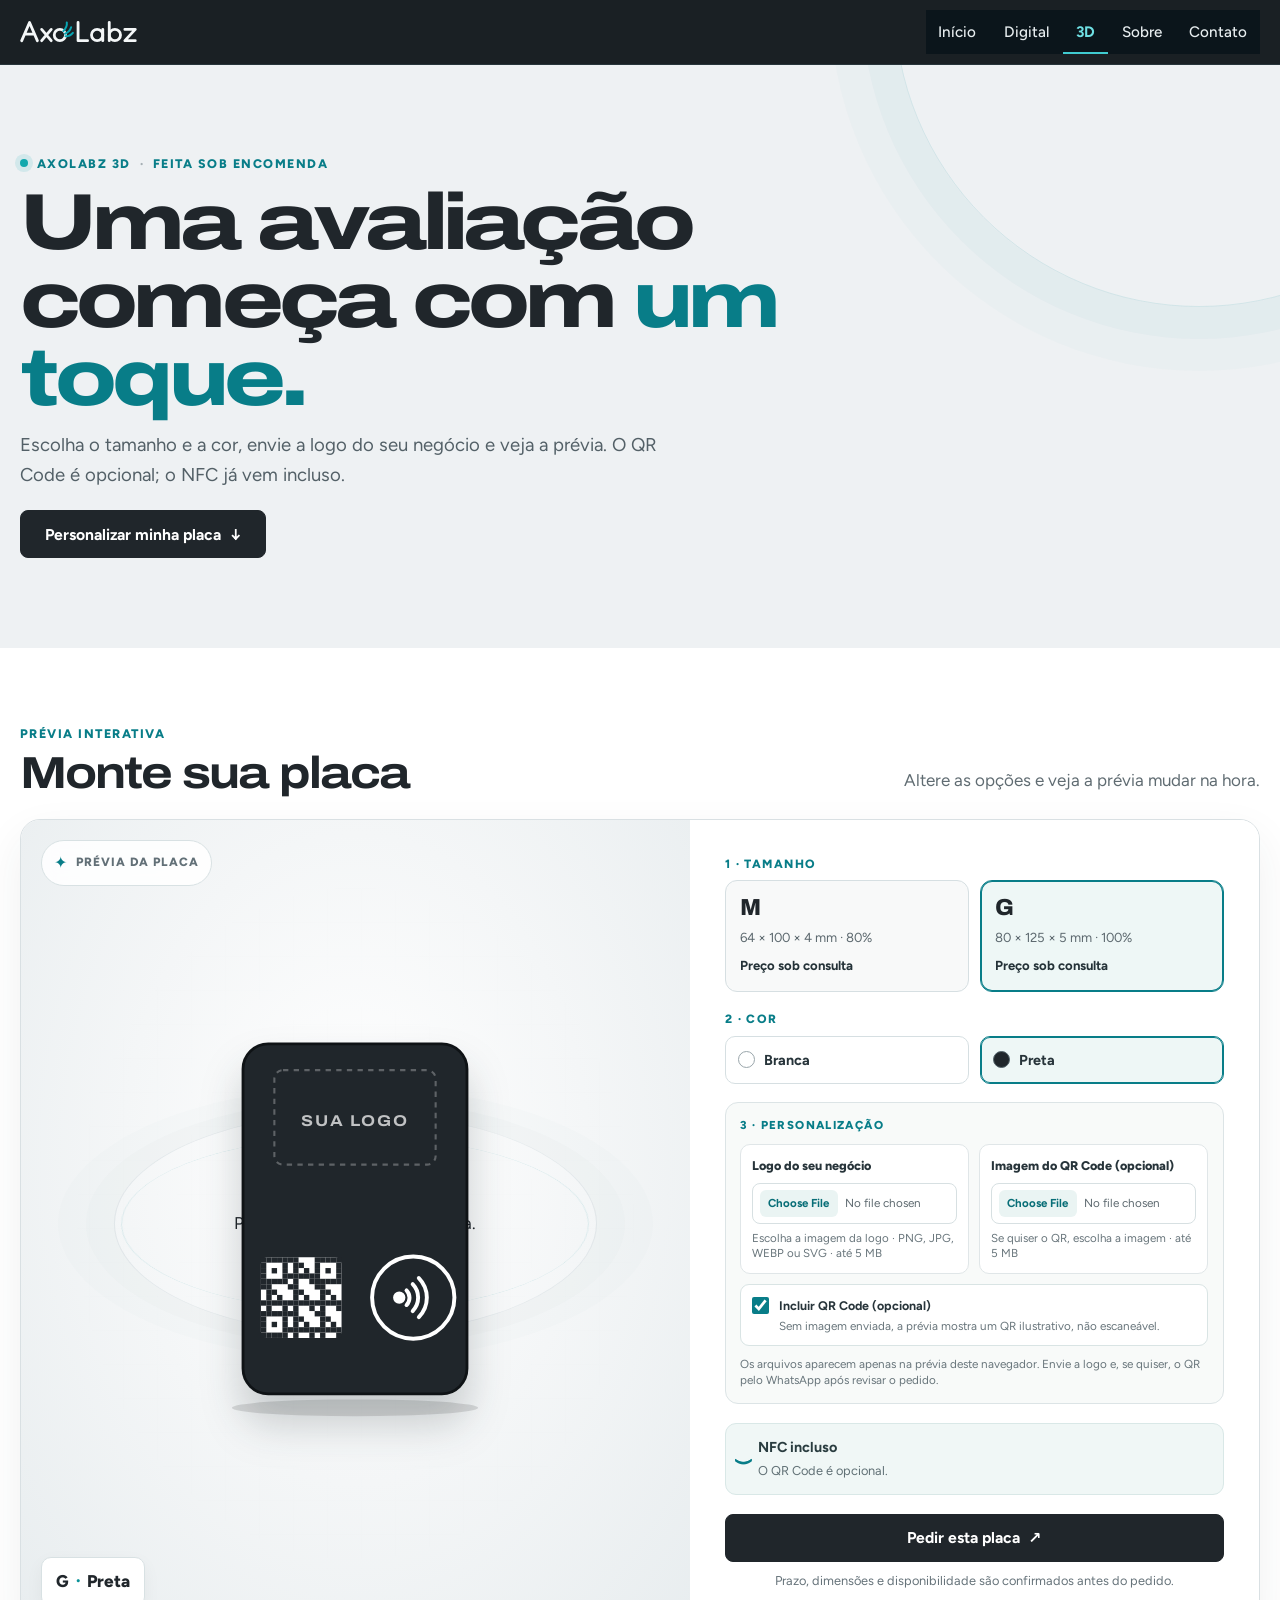
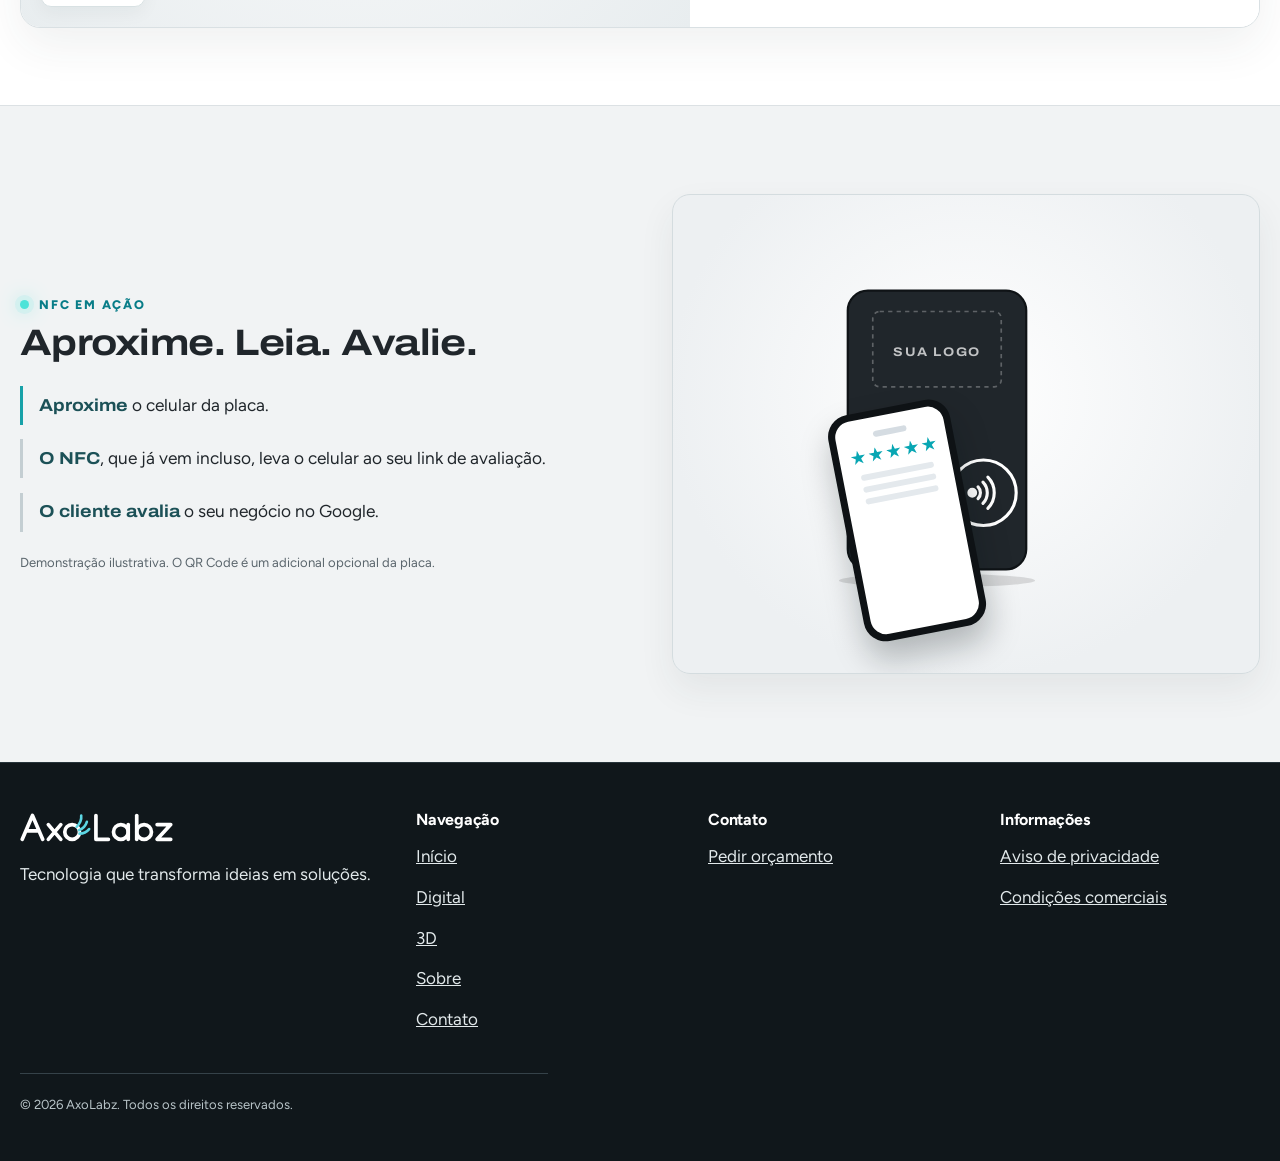
==== commit d8f11e3a: "Add files via upload" ====
--- a/3d.html
+++ b/3d.html
@@ -33,7 +33,7 @@
 <div class="three-config-heading"><div><p class="three-kicker">PRÉVIA INTERATIVA</p><h2 id="simulator-title">Monte sua placa</h2></div><p>Altere as opções e veja a prévia mudar na hora.</p></div>
 <div class="three-configurator" data-product-viewer>
 <figure class="three-preview" aria-label="Prévia da placa selecionada"><span class="three-preview-grid" aria-hidden="true"></span><span class="three-preview-orbit" aria-hidden="true"></span>
-<div class="three-preview-options"><figure class="three-preview-variant" data-plate-option="M-branca" hidden><div data-photo="M-branca" data-alt="Placa M branca"><svg class="plate" viewBox="0 0 260 300" role="img" aria-label="Ilustração da placa M branca"><ellipse cx="130" cy="282" rx="70" ry="6" fill="#000" opacity=".12"/><rect x="66.0" y="72.0" width="128" height="200" rx="14" fill="#f7f9fa" stroke="#c3ccd3" stroke-width="2"/><g data-plate-default-copy><rect x="83.9" y="87.0" width="92.2" height="54.0" rx="5.0" fill="none" stroke="#1e2429" stroke-opacity=".28" stroke-width="1.2" stroke-dasharray="3.0 3.0"/><text x="130" y="118.9" text-anchor="middle" font-size="9.0" font-weight="700" letter-spacing="1.1" fill="#1e2429" opacity=".72">SUA LOGO</text></g><image data-plate-logo x="83.9" y="87.0" width="92.2" height="54.0" preserveAspectRatio="xMidYMid meet" style="display:none"/><g data-plate-qr-placeholder style="display:none"><rect x="76.2" y="194.0" width="46.1" height="46.1" rx="3.7" fill="#fff"/><g fill="#20262b"><rect x="76.24" y="194.00" width="3.07" height="3.07"/><rect x="79.31" y="194.00" width="3.07" height="3.07"/><rect x="82.38" y="194.00" width="3.07" height="3.07"/><rect x="85.46" y="194.00" width="3.07" height="3.07"/><rect x="88.53" y="194.00" width="3.07" height="3.07"/><rect x="91.60" y="194.00" width="3.07" height="3.07"/><rect x="94.67" y="194.00" width="3.07" height="3.07"/><rect x="106.96" y="194.00" width="3.07" height="3.07"/><rect x="110.03" y="194.00" width="3.07" height="3.07"/><rect x="113.10" y="194.00" width="3.07" height="3.07"/><rect x="116.18" y="194.00" width="3.07" height="3.07"/><rect x="119.25" y="194.00" width="3.07" height="3.07"/><rect x="76.24" y="197.07" width="3.07" height="3.07"/><rect x="88.53" y="197.07" width="3.07" height="3.07"/><rect x="94.67" y="197.07" width="3.07" height="3.07"/><rect x="97.74" y="197.07" width="3.07" height="3.07"/><rect x="106.96" y="197.07" width="3.07" height="3.07"/><rect x="119.25" y="197.07" width="3.07" height="3.07"/><rect x="76.24" y="200.14" width="3.07" height="3.07"/><rect x="82.38" y="200.14" width="3.07" height="3.07"/><rect x="88.53" y="200.14" width="3.07" height="3.07"/><rect x="94.67" y="200.14" width="3.07" height="3.07"/><rect x="100.82" y="200.14" width="3.07" height="3.07"/><rect x="106.96" y="200.14" width="3.07" height="3.07"/><rect x="113.10" y="200.14" width="3.07" height="3.07"/><rect x="119.25" y="200.14" width="3.07" height="3.07"/><rect x="76.24" y="203.22" width="3.07" height="3.07"/><rect x="88.53" y="203.22" width="3.07" height="3.07"/><rect x="91.60" y="203.22" width="3.07" height="3.07"/><rect x="94.67" y="203.22" width="3.07" height="3.07"/><rect x="97.74" y="203.22" width="3.07" height="3.07"/><rect x="100.82" y="203.22" width="3.07" height="3.07"/><rect x="103.89" y="203.22" width="3.07" height="3.07"/><rect x="106.96" y="203.22" width="3.07" height="3.07"/><rect x="119.25" y="203.22" width="3.07" height="3.07"/><rect x="76.24" y="206.29" width="3.07" height="3.07"/><rect x="79.31" y="206.29" width="3.07" height="3.07"/><rect x="82.38" y="206.29" width="3.07" height="3.07"/><rect x="85.46" y="206.29" width="3.07" height="3.07"/><rect x="88.53" y="206.29" width="3.07" height="3.07"/><rect x="94.67" y="206.29" width="3.07" height="3.07"/><rect x="103.89" y="206.29" width="3.07" height="3.07"/><rect x="106.96" y="206.29" width="3.07" height="3.07"/><rect x="110.03" y="206.29" width="3.07" height="3.07"/><rect x="113.10" y="206.29" width="3.07" height="3.07"/><rect x="116.18" y="206.29" width="3.07" height="3.07"/><rect x="119.25" y="206.29" width="3.07" height="3.07"/><rect x="76.24" y="209.36" width="3.07" height="3.07"/><rect x="79.31" y="209.36" width="3.07" height="3.07"/><rect x="91.60" y="209.36" width="3.07" height="3.07"/><rect x="94.67" y="209.36" width="3.07" height="3.07"/><rect x="106.96" y="209.36" width="3.07" height="3.07"/><rect x="110.03" y="209.36" width="3.07" height="3.07"/><rect x="79.31" y="212.43" width="3.07" height="3.07"/><rect x="82.38" y="212.43" width="3.07" height="3.07"/><rect x="94.67" y="212.43" width="3.07" height="3.07"/><rect x="97.74" y="212.43" width="3.07" height="3.07"/><rect x="110.03" y="212.43" width="3.07" height="3.07"/><rect x="113.10" y="212.43" width="3.07" height="3.07"/><rect x="79.31" y="215.50" width="3.07" height="3.07"/><rect x="85.46" y="215.50" width="3.07" height="3.07"/><rect x="94.67" y="215.50" width="3.07" height="3.07"/><rect x="100.82" y="215.50" width="3.07" height="3.07"/><rect x="110.03" y="215.50" width="3.07" height="3.07"/><rect x="116.18" y="215.50" width="3.07" height="3.07"/><rect x="76.24" y="218.58" width="3.07" height="3.07"/><rect x="79.31" y="218.58" width="3.07" height="3.07"/><rect x="82.38" y="218.58" width="3.07" height="3.07"/><rect x="85.46" y="218.58" width="3.07" height="3.07"/><rect x="88.53" y="218.58" width="3.07" height="3.07"/><rect x="91.60" y="218.58" width="3.07" height="3.07"/><rect x="94.67" y="218.58" width="3.07" height="3.07"/><rect x="97.74" y="218.58" width="3.07" height="3.07"/><rect x="100.82" y="218.58" width="3.07" height="3.07"/><rect x="103.89" y="218.58" width="3.07" height="3.07"/><rect x="106.96" y="218.58" width="3.07" height="3.07"/><rect x="110.03" y="218.58" width="3.07" height="3.07"/><rect x="113.10" y="218.58" width="3.07" height="3.07"/><rect x="116.18" y="218.58" width="3.07" height="3.07"/><rect x="119.25" y="218.58" width="3.07" height="3.07"/><rect x="79.31" y="221.65" width="3.07" height="3.07"/><rect x="88.53" y="221.65" width="3.07" height="3.07"/><rect x="94.67" y="221.65" width="3.07" height="3.07"/><rect x="103.89" y="221.65" width="3.07" height="3.07"/><rect x="110.03" y="221.65" width="3.07" height="3.07"/><rect x="119.25" y="221.65" width="3.07" height="3.07"/><rect x="76.24" y="224.72" width="3.07" height="3.07"/><rect x="79.31" y="224.72" width="3.07" height="3.07"/><rect x="82.38" y="224.72" width="3.07" height="3.07"/><rect x="85.46" y="224.72" width="3.07" height="3.07"/><rect x="88.53" y="224.72" width="3.07" height="3.07"/><rect x="91.60" y="224.72" width="3.07" height="3.07"/><rect x="94.67" y="224.72" width="3.07" height="3.07"/><rect x="106.96" y="224.72" width="3.07" height="3.07"/><rect x="110.03" y="224.72" width="3.07" height="3.07"/><rect x="76.24" y="227.79" width="3.07" height="3.07"/><rect x="88.53" y="227.79" width="3.07" height="3.07"/><rect x="94.67" y="227.79" width="3.07" height="3.07"/><rect x="97.74" y="227.79" width="3.07" height="3.07"/><rect x="110.03" y="227.79" width="3.07" height="3.07"/><rect x="113.10" y="227.79" width="3.07" height="3.07"/><rect x="76.24" y="230.86" width="3.07" height="3.07"/><rect x="82.38" y="230.86" width="3.07" height="3.07"/><rect x="88.53" y="230.86" width="3.07" height="3.07"/><rect x="94.67" y="230.86" width="3.07" height="3.07"/><rect x="100.82" y="230.86" width="3.07" height="3.07"/><rect x="110.03" y="230.86" width="3.07" height="3.07"/><rect x="116.18" y="230.86" width="3.07" height="3.07"/><rect x="76.24" y="233.94" width="3.07" height="3.07"/><rect x="88.53" y="233.94" width="3.07" height="3.07"/><rect x="91.60" y="233.94" width="3.07" height="3.07"/><rect x="94.67" y="233.94" width="3.07" height="3.07"/><rect x="97.74" y="233.94" width="3.07" height="3.07"/><rect x="100.82" y="233.94" width="3.07" height="3.07"/><rect x="103.89" y="233.94" width="3.07" height="3.07"/><rect x="106.96" y="233.94" width="3.07" height="3.07"/><rect x="110.03" y="233.94" width="3.07" height="3.07"/><rect x="113.10" y="233.94" width="3.07" height="3.07"/><rect x="116.18" y="233.94" width="3.07" height="3.07"/><rect x="119.25" y="233.94" width="3.07" height="3.07"/><rect x="76.24" y="237.01" width="3.07" height="3.07"/><rect x="79.31" y="237.01" width="3.07" height="3.07"/><rect x="82.38" y="237.01" width="3.07" height="3.07"/><rect x="85.46" y="237.01" width="3.07" height="3.07"/><rect x="88.53" y="237.01" width="3.07" height="3.07"/><rect x="94.67" y="237.01" width="3.07" height="3.07"/><rect x="103.89" y="237.01" width="3.07" height="3.07"/><rect x="110.03" y="237.01" width="3.07" height="3.07"/><rect x="119.25" y="237.01" width="3.07" height="3.07"/></g></g><rect data-plate-qr-bg x="76.2" y="194.0" width="46.1" height="46.1" rx="3.7" fill="#fff" style="display:none"/><image data-plate-qr x="76.2" y="194.0" width="46.1" height="46.1" preserveAspectRatio="xMidYMid meet" style="display:none"/><circle cx="163.3" cy="217.0" r="23.5" fill="none" stroke="#1e2429" stroke-width="2.2"/><g fill="none" stroke="#1e2429" stroke-width="2.2" stroke-linecap="round"><path d="M159.5 212.8 A6.0 6.0 0 0 1 159.5 221.2"/><path d="M163.0 209.3 A11.0 11.0 0 0 1 163.0 224.7"/><path d="M166.5 205.8 A16.0 16.0 0 0 1 166.5 228.2"/><circle cx="155.3" cy="217.0" r="2.4" fill="#1e2429"/></g></svg></div></figure><figure class="three-preview-variant" data-plate-option="M-preta" hidden><div data-photo="M-preta" data-alt="Placa M preta"><svg class="plate" viewBox="0 0 260 300" role="img" aria-label="Ilustração da placa M preta"><ellipse cx="130" cy="282" rx="70" ry="6" fill="#000" opacity=".12"/><rect x="66.0" y="72.0" width="128" height="200" rx="14" fill="#20262b" stroke="#0f1316" stroke-width="2"/><g data-plate-default-copy><rect x="83.9" y="87.0" width="92.2" height="54.0" rx="5.0" fill="none" stroke="#ffffff" stroke-opacity=".28" stroke-width="1.2" stroke-dasharray="3.0 3.0"/><text x="130" y="118.9" text-anchor="middle" font-size="9.0" font-weight="700" letter-spacing="1.1" fill="#ffffff" opacity=".72">SUA LOGO</text></g><image data-plate-logo x="83.9" y="87.0" width="92.2" height="54.0" preserveAspectRatio="xMidYMid meet" style="display:none"/><g data-plate-qr-placeholder style="display:none"><rect x="76.2" y="194.0" width="46.1" height="46.1" rx="3.7" fill="#fff"/><g fill="#20262b"><rect x="76.24" y="194.00" width="3.07" height="3.07"/><rect x="79.31" y="194.00" width="3.07" height="3.07"/><rect x="82.38" y="194.00" width="3.07" height="3.07"/><rect x="85.46" y="194.00" width="3.07" height="3.07"/><rect x="88.53" y="194.00" width="3.07" height="3.07"/><rect x="91.60" y="194.00" width="3.07" height="3.07"/><rect x="94.67" y="194.00" width="3.07" height="3.07"/><rect x="106.96" y="194.00" width="3.07" height="3.07"/><rect x="110.03" y="194.00" width="3.07" height="3.07"/><rect x="113.10" y="194.00" width="3.07" height="3.07"/><rect x="116.18" y="194.00" width="3.07" height="3.07"/><rect x="119.25" y="194.00" width="3.07" height="3.07"/><rect x="76.24" y="197.07" width="3.07" height="3.07"/><rect x="88.53" y="197.07" width="3.07" height="3.07"/><rect x="94.67" y="197.07" width="3.07" height="3.07"/><rect x="97.74" y="197.07" width="3.07" height="3.07"/><rect x="106.96" y="197.07" width="3.07" height="3.07"/><rect x="119.25" y="197.07" width="3.07" height="3.07"/><rect x="76.24" y="200.14" width="3.07" height="3.07"/><rect x="82.38" y="200.14" width="3.07" height="3.07"/><rect x="88.53" y="200.14" width="3.07" height="3.07"/><rect x="94.67" y="200.14" width="3.07" height="3.07"/><rect x="100.82" y="200.14" width="3.07" height="3.07"/><rect x="106.96" y="200.14" width="3.07" height="3.07"/><rect x="113.10" y="200.14" width="3.07" height="3.07"/><rect x="119.25" y="200.14" width="3.07" height="3.07"/><rect x="76.24" y="203.22" width="3.07" height="3.07"/><rect x="88.53" y="203.22" width="3.07" height="3.07"/><rect x="91.60" y="203.22" width="3.07" height="3.07"/><rect x="94.67" y="203.22" width="3.07" height="3.07"/><rect x="97.74" y="203.22" width="3.07" height="3.07"/><rect x="100.82" y="203.22" width="3.07" height="3.07"/><rect x="103.89" y="203.22" width="3.07" height="3.07"/><rect x="106.96" y="203.22" width="3.07" height="3.07"/><rect x="119.25" y="203.22" width="3.07" height="3.07"/><rect x="76.24" y="206.29" width="3.07" height="3.07"/><rect x="79.31" y="206.29" width="3.07" height="3.07"/><rect x="82.38" y="206.29" width="3.07" height="3.07"/><rect x="85.46" y="206.29" width="3.07" height="3.07"/><rect x="88.53" y="206.29" width="3.07" height="3.07"/><rect x="94.67" y="206.29" width="3.07" height="3.07"/><rect x="103.89" y="206.29" width="3.07" height="3.07"/><rect x="106.96" y="206.29" width="3.07" height="3.07"/><rect x="110.03" y="206.29" width="3.07" height="3.07"/><rect x="113.10" y="206.29" width="3.07" height="3.07"/><rect x="116.18" y="206.29" width="3.07" height="3.07"/><rect x="119.25" y="206.29" width="3.07" height="3.07"/><rect x="76.24" y="209.36" width="3.07" height="3.07"/><rect x="79.31" y="209.36" width="3.07" height="3.07"/><rect x="91.60" y="209.36" width="3.07" height="3.07"/><rect x="94.67" y="209.36" width="3.07" height="3.07"/><rect x="106.96" y="209.36" width="3.07" height="3.07"/><rect x="110.03" y="209.36" width="3.07" height="3.07"/><rect x="79.31" y="212.43" width="3.07" height="3.07"/><rect x="82.38" y="212.43" width="3.07" height="3.07"/><rect x="94.67" y="212.43" width="3.07" height="3.07"/><rect x="97.74" y="212.43" width="3.07" height="3.07"/><rect x="110.03" y="212.43" width="3.07" height="3.07"/><rect x="113.10" y="212.43" width="3.07" height="3.07"/><rect x="79.31" y="215.50" width="3.07" height="3.07"/><rect x="85.46" y="215.50" width="3.07" height="3.07"/><rect x="94.67" y="215.50" width="3.07" height="3.07"/><rect x="100.82" y="215.50" width="3.07" height="3.07"/><rect x="110.03" y="215.50" width="3.07" height="3.07"/><rect x="116.18" y="215.50" width="3.07" height="3.07"/><rect x="76.24" y="218.58" width="3.07" height="3.07"/><rect x="79.31" y="218.58" width="3.07" height="3.07"/><rect x="82.38" y="218.58" width="3.07" height="3.07"/><rect x="85.46" y="218.58" width="3.07" height="3.07"/><rect x="88.53" y="218.58" width="3.07" height="3.07"/><rect x="91.60" y="218.58" width="3.07" height="3.07"/><rect x="94.67" y="218.58" width="3.07" height="3.07"/><rect x="97.74" y="218.58" width="3.07" height="3.07"/><rect x="100.82" y="218.58" width="3.07" height="3.07"/><rect x="103.89" y="218.58" width="3.07" height="3.07"/><rect x="106.96" y="218.58" width="3.07" height="3.07"/><rect x="110.03" y="218.58" width="3.07" height="3.07"/><rect x="113.10" y="218.58" width="3.07" height="3.07"/><rect x="116.18" y="218.58" width="3.07" height="3.07"/><rect x="119.25" y="218.58" width="3.07" height="3.07"/><rect x="79.31" y="221.65" width="3.07" height="3.07"/><rect x="88.53" y="221.65" width="3.07" height="3.07"/><rect x="94.67" y="221.65" width="3.07" height="3.07"/><rect x="103.89" y="221.65" width="3.07" height="3.07"/><rect x="110.03" y="221.65" width="3.07" height="3.07"/><rect x="119.25" y="221.65" width="3.07" height="3.07"/><rect x="76.24" y="224.72" width="3.07" height="3.07"/><rect x="79.31" y="224.72" width="3.07" height="3.07"/><rect x="82.38" y="224.72" width="3.07" height="3.07"/><rect x="85.46" y="224.72" width="3.07" height="3.07"/><rect x="88.53" y="224.72" width="3.07" height="3.07"/><rect x="91.60" y="224.72" width="3.07" height="3.07"/><rect x="94.67" y="224.72" width="3.07" height="3.07"/><rect x="106.96" y="224.72" width="3.07" height="3.07"/><rect x="110.03" y="224.72" width="3.07" height="3.07"/><rect x="76.24" y="227.79" width="3.07" height="3.07"/><rect x="88.53" y="227.79" width="3.07" height="3.07"/><rect x="94.67" y="227.79" width="3.07" height="3.07"/><rect x="97.74" y="227.79" width="3.07" height="3.07"/><rect x="110.03" y="227.79" width="3.07" height="3.07"/><rect x="113.10" y="227.79" width="3.07" height="3.07"/><rect x="76.24" y="230.86" width="3.07" height="3.07"/><rect x="82.38" y="230.86" width="3.07" height="3.07"/><rect x="88.53" y="230.86" width="3.07" height="3.07"/><rect x="94.67" y="230.86" width="3.07" height="3.07"/><rect x="100.82" y="230.86" width="3.07" height="3.07"/><rect x="110.03" y="230.86" width="3.07" height="3.07"/><rect x="116.18" y="230.86" width="3.07" height="3.07"/><rect x="76.24" y="233.94" width="3.07" height="3.07"/><rect x="88.53" y="233.94" width="3.07" height="3.07"/><rect x="91.60" y="233.94" width="3.07" height="3.07"/><rect x="94.67" y="233.94" width="3.07" height="3.07"/><rect x="97.74" y="233.94" width="3.07" height="3.07"/><rect x="100.82" y="233.94" width="3.07" height="3.07"/><rect x="103.89" y="233.94" width="3.07" height="3.07"/><rect x="106.96" y="233.94" width="3.07" height="3.07"/><rect x="110.03" y="233.94" width="3.07" height="3.07"/><rect x="113.10" y="233.94" width="3.07" height="3.07"/><rect x="116.18" y="233.94" width="3.07" height="3.07"/><rect x="119.25" y="233.94" width="3.07" height="3.07"/><rect x="76.24" y="237.01" width="3.07" height="3.07"/><rect x="79.31" y="237.01" width="3.07" height="3.07"/><rect x="82.38" y="237.01" width="3.07" height="3.07"/><rect x="85.46" y="237.01" width="3.07" height="3.07"/><rect x="88.53" y="237.01" width="3.07" height="3.07"/><rect x="94.67" y="237.01" width="3.07" height="3.07"/><rect x="103.89" y="237.01" width="3.07" height="3.07"/><rect x="110.03" y="237.01" width="3.07" height="3.07"/><rect x="119.25" y="237.01" width="3.07" height="3.07"/></g></g><rect data-plate-qr-bg x="76.2" y="194.0" width="46.1" height="46.1" rx="3.7" fill="#fff" style="display:none"/><image data-plate-qr x="76.2" y="194.0" width="46.1" height="46.1" preserveAspectRatio="xMidYMid meet" style="display:none"/><circle cx="163.3" cy="217.0" r="23.5" fill="none" stroke="#ffffff" stroke-width="2.2"/><g fill="none" stroke="#ffffff" stroke-width="2.2" stroke-linecap="round"><path d="M159.5 212.8 A6.0 6.0 0 0 1 159.5 221.2"/><path d="M163.0 209.3 A11.0 11.0 0 0 1 163.0 224.7"/><path d="M166.5 205.8 A16.0 16.0 0 0 1 166.5 228.2"/><circle cx="155.3" cy="217.0" r="2.4" fill="#ffffff"/></g></svg></div></figure><figure class="three-preview-variant" data-plate-option="G-branca" hidden><div data-photo="G-branca" data-alt="Placa G branca"><svg class="plate" viewBox="0 0 260 300" role="img" aria-label="Ilustração da placa G branca"><ellipse cx="130" cy="282" rx="88" ry="6" fill="#000" opacity=".12"/><rect x="50.0" y="22.0" width="160" height="250" rx="18" fill="#f7f9fa" stroke="#c3ccd3" stroke-width="2"/><g data-plate-default-copy><rect x="72.4" y="40.8" width="115.2" height="67.5" rx="6.2" fill="none" stroke="#1e2429" stroke-opacity=".28" stroke-width="1.5" stroke-dasharray="3.8 3.8"/><text x="130" y="80.6" text-anchor="middle" font-size="11.2" font-weight="700" letter-spacing="1.4" fill="#1e2429" opacity=".72">SUA LOGO</text></g><image data-plate-logo x="72.4" y="40.8" width="115.2" height="67.5" preserveAspectRatio="xMidYMid meet" style="display:none"/><g data-plate-qr-placeholder style="display:none"><rect x="62.8" y="174.5" width="57.6" height="57.6" rx="4.6" fill="#fff"/><g fill="#20262b"><rect x="62.80" y="174.50" width="3.84" height="3.84"/><rect x="66.64" y="174.50" width="3.84" height="3.84"/><rect x="70.48" y="174.50" width="3.84" height="3.84"/><rect x="74.32" y="174.50" width="3.84" height="3.84"/><rect x="78.16" y="174.50" width="3.84" height="3.84"/><rect x="82.00" y="174.50" width="3.84" height="3.84"/><rect x="85.84" y="174.50" width="3.84" height="3.84"/><rect x="101.20" y="174.50" width="3.84" height="3.84"/><rect x="105.04" y="174.50" width="3.84" height="3.84"/><rect x="108.88" y="174.50" width="3.84" height="3.84"/><rect x="112.72" y="174.50" width="3.84" height="3.84"/><rect x="116.56" y="174.50" width="3.84" height="3.84"/><rect x="62.80" y="178.34" width="3.84" height="3.84"/><rect x="78.16" y="178.34" width="3.84" height="3.84"/><rect x="85.84" y="178.34" width="3.84" height="3.84"/><rect x="89.68" y="178.34" width="3.84" height="3.84"/><rect x="101.20" y="178.34" width="3.84" height="3.84"/><rect x="116.56" y="178.34" width="3.84" height="3.84"/><rect x="62.80" y="182.18" width="3.84" height="3.84"/><rect x="70.48" y="182.18" width="3.84" height="3.84"/><rect x="78.16" y="182.18" width="3.84" height="3.84"/><rect x="85.84" y="182.18" width="3.84" height="3.84"/><rect x="93.52" y="182.18" width="3.84" height="3.84"/><rect x="101.20" y="182.18" width="3.84" height="3.84"/><rect x="108.88" y="182.18" width="3.84" height="3.84"/><rect x="116.56" y="182.18" width="3.84" height="3.84"/><rect x="62.80" y="186.02" width="3.84" height="3.84"/><rect x="78.16" y="186.02" width="3.84" height="3.84"/><rect x="82.00" y="186.02" width="3.84" height="3.84"/><rect x="85.84" y="186.02" width="3.84" height="3.84"/><rect x="89.68" y="186.02" width="3.84" height="3.84"/><rect x="93.52" y="186.02" width="3.84" height="3.84"/><rect x="97.36" y="186.02" width="3.84" height="3.84"/><rect x="101.20" y="186.02" width="3.84" height="3.84"/><rect x="116.56" y="186.02" width="3.84" height="3.84"/><rect x="62.80" y="189.86" width="3.84" height="3.84"/><rect x="66.64" y="189.86" width="3.84" height="3.84"/><rect x="70.48" y="189.86" width="3.84" height="3.84"/><rect x="74.32" y="189.86" width="3.84" height="3.84"/><rect x="78.16" y="189.86" width="3.84" height="3.84"/><rect x="85.84" y="189.86" width="3.84" height="3.84"/><rect x="97.36" y="189.86" width="3.84" height="3.84"/><rect x="101.20" y="189.86" width="3.84" height="3.84"/><rect x="105.04" y="189.86" width="3.84" height="3.84"/><rect x="108.88" y="189.86" width="3.84" height="3.84"/><rect x="112.72" y="189.86" width="3.84" height="3.84"/><rect x="116.56" y="189.86" width="3.84" height="3.84"/><rect x="62.80" y="193.70" width="3.84" height="3.84"/><rect x="66.64" y="193.70" width="3.84" height="3.84"/><rect x="82.00" y="193.70" width="3.84" height="3.84"/><rect x="85.84" y="193.70" width="3.84" height="3.84"/><rect x="101.20" y="193.70" width="3.84" height="3.84"/><rect x="105.04" y="193.70" width="3.84" height="3.84"/><rect x="66.64" y="197.54" width="3.84" height="3.84"/><rect x="70.48" y="197.54" width="3.84" height="3.84"/><rect x="85.84" y="197.54" width="3.84" height="3.84"/><rect x="89.68" y="197.54" width="3.84" height="3.84"/><rect x="105.04" y="197.54" width="3.84" height="3.84"/><rect x="108.88" y="197.54" width="3.84" height="3.84"/><rect x="66.64" y="201.38" width="3.84" height="3.84"/><rect x="74.32" y="201.38" width="3.84" height="3.84"/><rect x="85.84" y="201.38" width="3.84" height="3.84"/><rect x="93.52" y="201.38" width="3.84" height="3.84"/><rect x="105.04" y="201.38" width="3.84" height="3.84"/><rect x="112.72" y="201.38" width="3.84" height="3.84"/><rect x="62.80" y="205.22" width="3.84" height="3.84"/><rect x="66.64" y="205.22" width="3.84" height="3.84"/><rect x="70.48" y="205.22" width="3.84" height="3.84"/><rect x="74.32" y="205.22" width="3.84" height="3.84"/><rect x="78.16" y="205.22" width="3.84" height="3.84"/><rect x="82.00" y="205.22" width="3.84" height="3.84"/><rect x="85.84" y="205.22" width="3.84" height="3.84"/><rect x="89.68" y="205.22" width="3.84" height="3.84"/><rect x="93.52" y="205.22" width="3.84" height="3.84"/><rect x="97.36" y="205.22" width="3.84" height="3.84"/><rect x="101.20" y="205.22" width="3.84" height="3.84"/><rect x="105.04" y="205.22" width="3.84" height="3.84"/><rect x="108.88" y="205.22" width="3.84" height="3.84"/><rect x="112.72" y="205.22" width="3.84" height="3.84"/><rect x="116.56" y="205.22" width="3.84" height="3.84"/><rect x="66.64" y="209.06" width="3.84" height="3.84"/><rect x="78.16" y="209.06" width="3.84" height="3.84"/><rect x="85.84" y="209.06" width="3.84" height="3.84"/><rect x="97.36" y="209.06" width="3.84" height="3.84"/><rect x="105.04" y="209.06" width="3.84" height="3.84"/><rect x="116.56" y="209.06" width="3.84" height="3.84"/><rect x="62.80" y="212.90" width="3.84" height="3.84"/><rect x="66.64" y="212.90" width="3.84" height="3.84"/><rect x="70.48" y="212.90" width="3.84" height="3.84"/><rect x="74.32" y="212.90" width="3.84" height="3.84"/><rect x="78.16" y="212.90" width="3.84" height="3.84"/><rect x="82.00" y="212.90" width="3.84" height="3.84"/><rect x="85.84" y="212.90" width="3.84" height="3.84"/><rect x="101.20" y="212.90" width="3.84" height="3.84"/><rect x="105.04" y="212.90" width="3.84" height="3.84"/><rect x="62.80" y="216.74" width="3.84" height="3.84"/><rect x="78.16" y="216.74" width="3.84" height="3.84"/><rect x="85.84" y="216.74" width="3.84" height="3.84"/><rect x="89.68" y="216.74" width="3.84" height="3.84"/><rect x="105.04" y="216.74" width="3.84" height="3.84"/><rect x="108.88" y="216.74" width="3.84" height="3.84"/><rect x="62.80" y="220.58" width="3.84" height="3.84"/><rect x="70.48" y="220.58" width="3.84" height="3.84"/><rect x="78.16" y="220.58" width="3.84" height="3.84"/><rect x="85.84" y="220.58" width="3.84" height="3.84"/><rect x="93.52" y="220.58" width="3.84" height="3.84"/><rect x="105.04" y="220.58" width="3.84" height="3.84"/><rect x="112.72" y="220.58" width="3.84" height="3.84"/><rect x="62.80" y="224.42" width="3.84" height="3.84"/><rect x="78.16" y="224.42" width="3.84" height="3.84"/><rect x="82.00" y="224.42" width="3.84" height="3.84"/><rect x="85.84" y="224.42" width="3.84" height="3.84"/><rect x="89.68" y="224.42" width="3.84" height="3.84"/><rect x="93.52" y="224.42" width="3.84" height="3.84"/><rect x="97.36" y="224.42" width="3.84" height="3.84"/><rect x="101.20" y="224.42" width="3.84" height="3.84"/><rect x="105.04" y="224.42" width="3.84" height="3.84"/><rect x="108.88" y="224.42" width="3.84" height="3.84"/><rect x="112.72" y="224.42" width="3.84" height="3.84"/><rect x="116.56" y="224.42" width="3.84" height="3.84"/><rect x="62.80" y="228.26" width="3.84" height="3.84"/><rect x="66.64" y="228.26" width="3.84" height="3.84"/><rect x="70.48" y="228.26" width="3.84" height="3.84"/><rect x="74.32" y="228.26" width="3.84" height="3.84"/><rect x="78.16" y="228.26" width="3.84" height="3.84"/><rect x="85.84" y="228.26" width="3.84" height="3.84"/><rect x="97.36" y="228.26" width="3.84" height="3.84"/><rect x="105.04" y="228.26" width="3.84" height="3.84"/><rect x="116.56" y="228.26" width="3.84" height="3.84"/></g></g><rect data-plate-qr-bg x="62.8" y="174.5" width="57.6" height="57.6" rx="4.6" fill="#fff" style="display:none"/><image data-plate-qr x="62.8" y="174.5" width="57.6" height="57.6" preserveAspectRatio="xMidYMid meet" style="display:none"/><circle cx="171.6" cy="203.3" r="29.4" fill="none" stroke="#1e2429" stroke-width="2.8"/><g fill="none" stroke="#1e2429" stroke-width="2.8" stroke-linecap="round"><path d="M166.8 198.1 A7.5 7.5 0 0 1 166.8 208.6"/><path d="M171.2 193.7 A13.8 13.8 0 0 1 171.2 212.9"/><path d="M175.6 189.3 A20.0 20.0 0 0 1 175.6 217.3"/><circle cx="161.6" cy="203.3" r="3.0" fill="#1e2429"/></g></svg></div></figure><figure class="three-preview-variant is-active" data-plate-option="G-preta"><div data-photo="G-preta" data-alt="Placa G preta"><svg class="plate" viewBox="0 0 260 300" role="img" aria-label="Ilustração da placa G preta"><ellipse cx="130" cy="282" rx="88" ry="6" fill="#000" opacity=".12"/><rect x="50.0" y="22.0" width="160" height="250" rx="18" fill="#20262b" stroke="#0f1316" stroke-width="2"/><g data-plate-default-copy><rect x="72.4" y="40.8" width="115.2" height="67.5" rx="6.2" fill="none" stroke="#ffffff" stroke-opacity=".28" stroke-width="1.5" stroke-dasharray="3.8 3.8"/><text x="130" y="80.6" text-anchor="middle" font-size="11.2" font-weight="700" letter-spacing="1.4" fill="#ffffff" opacity=".72">SUA LOGO</text></g><image data-plate-logo x="72.4" y="40.8" width="115.2" height="67.5" preserveAspectRatio="xMidYMid meet" style="display:none"/><g data-plate-qr-placeholder style="display:none"><rect x="62.8" y="174.5" width="57.6" height="57.6" rx="4.6" fill="#fff"/><g fill="#20262b"><rect x="62.80" y="174.50" width="3.84" height="3.84"/><rect x="66.64" y="174.50" width="3.84" height="3.84"/><rect x="70.48" y="174.50" width="3.84" height="3.84"/><rect x="74.32" y="174.50" width="3.84" height="3.84"/><rect x="78.16" y="174.50" width="3.84" height="3.84"/><rect x="82.00" y="174.50" width="3.84" height="3.84"/><rect x="85.84" y="174.50" width="3.84" height="3.84"/><rect x="101.20" y="174.50" width="3.84" height="3.84"/><rect x="105.04" y="174.50" width="3.84" height="3.84"/><rect x="108.88" y="174.50" width="3.84" height="3.84"/><rect x="112.72" y="174.50" width="3.84" height="3.84"/><rect x="116.56" y="174.50" width="3.84" height="3.84"/><rect x="62.80" y="178.34" width="3.84" height="3.84"/><rect x="78.16" y="178.34" width="3.84" height="3.84"/><rect x="85.84" y="178.34" width="3.84" height="3.84"/><rect x="89.68" y="178.34" width="3.84" height="3.84"/><rect x="101.20" y="178.34" width="3.84" height="3.84"/><rect x="116.56" y="178.34" width="3.84" height="3.84"/><rect x="62.80" y="182.18" width="3.84" height="3.84"/><rect x="70.48" y="182.18" width="3.84" height="3.84"/><rect x="78.16" y="182.18" width="3.84" height="3.84"/><rect x="85.84" y="182.18" width="3.84" height="3.84"/><rect x="93.52" y="182.18" width="3.84" height="3.84"/><rect x="101.20" y="182.18" width="3.84" height="3.84"/><rect x="108.88" y="182.18" width="3.84" height="3.84"/><rect x="116.56" y="182.18" width="3.84" height="3.84"/><rect x="62.80" y="186.02" width="3.84" height="3.84"/><rect x="78.16" y="186.02" width="3.84" height="3.84"/><rect x="82.00" y="186.02" width="3.84" height="3.84"/><rect x="85.84" y="186.02" width="3.84" height="3.84"/><rect x="89.68" y="186.02" width="3.84" height="3.84"/><rect x="93.52" y="186.02" width="3.84" height="3.84"/><rect x="97.36" y="186.02" width="3.84" height="3.84"/><rect x="101.20" y="186.02" width="3.84" height="3.84"/><rect x="116.56" y="186.02" width="3.84" height="3.84"/><rect x="62.80" y="189.86" width="3.84" height="3.84"/><rect x="66.64" y="189.86" width="3.84" height="3.84"/><rect x="70.48" y="189.86" width="3.84" height="3.84"/><rect x="74.32" y="189.86" width="3.84" height="3.84"/><rect x="78.16" y="189.86" width="3.84" height="3.84"/><rect x="85.84" y="189.86" width="3.84" height="3.84"/><rect x="97.36" y="189.86" width="3.84" height="3.84"/><rect x="101.20" y="189.86" width="3.84" height="3.84"/><rect x="105.04" y="189.86" width="3.84" height="3.84"/><rect x="108.88" y="189.86" width="3.84" height="3.84"/><rect x="112.72" y="189.86" width="3.84" height="3.84"/><rect x="116.56" y="189.86" width="3.84" height="3.84"/><rect x="62.80" y="193.70" width="3.84" height="3.84"/><rect x="66.64" y="193.70" width="3.84" height="3.84"/><rect x="82.00" y="193.70" width="3.84" height="3.84"/><rect x="85.84" y="193.70" width="3.84" height="3.84"/><rect x="101.20" y="193.70" width="3.84" height="3.84"/><rect x="105.04" y="193.70" width="3.84" height="3.84"/><rect x="66.64" y="197.54" width="3.84" height="3.84"/><rect x="70.48" y="197.54" width="3.84" height="3.84"/><rect x="85.84" y="197.54" width="3.84" height="3.84"/><rect x="89.68" y="197.54" width="3.84" height="3.84"/><rect x="105.04" y="197.54" width="3.84" height="3.84"/><rect x="108.88" y="197.54" width="3.84" height="3.84"/><rect x="66.64" y="201.38" width="3.84" height="3.84"/><rect x="74.32" y="201.38" width="3.84" height="3.84"/><rect x="85.84" y="201.38" width="3.84" height="3.84"/><rect x="93.52" y="201.38" width="3.84" height="3.84"/><rect x="105.04" y="201.38" width="3.84" height="3.84"/><rect x="112.72" y="201.38" width="3.84" height="3.84"/><rect x="62.80" y="205.22" width="3.84" height="3.84"/><rect x="66.64" y="205.22" width="3.84" height="3.84"/><rect x="70.48" y="205.22" width="3.84" height="3.84"/><rect x="74.32" y="205.22" width="3.84" height="3.84"/><rect x="78.16" y="205.22" width="3.84" height="3.84"/><rect x="82.00" y="205.22" width="3.84" height="3.84"/><rect x="85.84" y="205.22" width="3.84" height="3.84"/><rect x="89.68" y="205.22" width="3.84" height="3.84"/><rect x="93.52" y="205.22" width="3.84" height="3.84"/><rect x="97.36" y="205.22" width="3.84" height="3.84"/><rect x="101.20" y="205.22" width="3.84" height="3.84"/><rect x="105.04" y="205.22" width="3.84" height="3.84"/><rect x="108.88" y="205.22" width="3.84" height="3.84"/><rect x="112.72" y="205.22" width="3.84" height="3.84"/><rect x="116.56" y="205.22" width="3.84" height="3.84"/><rect x="66.64" y="209.06" width="3.84" height="3.84"/><rect x="78.16" y="209.06" width="3.84" height="3.84"/><rect x="85.84" y="209.06" width="3.84" height="3.84"/><rect x="97.36" y="209.06" width="3.84" height="3.84"/><rect x="105.04" y="209.06" width="3.84" height="3.84"/><rect x="116.56" y="209.06" width="3.84" height="3.84"/><rect x="62.80" y="212.90" width="3.84" height="3.84"/><rect x="66.64" y="212.90" width="3.84" height="3.84"/><rect x="70.48" y="212.90" width="3.84" height="3.84"/><rect x="74.32" y="212.90" width="3.84" height="3.84"/><rect x="78.16" y="212.90" width="3.84" height="3.84"/><rect x="82.00" y="212.90" width="3.84" height="3.84"/><rect x="85.84" y="212.90" width="3.84" height="3.84"/><rect x="101.20" y="212.90" width="3.84" height="3.84"/><rect x="105.04" y="212.90" width="3.84" height="3.84"/><rect x="62.80" y="216.74" width="3.84" height="3.84"/><rect x="78.16" y="216.74" width="3.84" height="3.84"/><rect x="85.84" y="216.74" width="3.84" height="3.84"/><rect x="89.68" y="216.74" width="3.84" height="3.84"/><rect x="105.04" y="216.74" width="3.84" height="3.84"/><rect x="108.88" y="216.74" width="3.84" height="3.84"/><rect x="62.80" y="220.58" width="3.84" height="3.84"/><rect x="70.48" y="220.58" width="3.84" height="3.84"/><rect x="78.16" y="220.58" width="3.84" height="3.84"/><rect x="85.84" y="220.58" width="3.84" height="3.84"/><rect x="93.52" y="220.58" width="3.84" height="3.84"/><rect x="105.04" y="220.58" width="3.84" height="3.84"/><rect x="112.72" y="220.58" width="3.84" height="3.84"/><rect x="62.80" y="224.42" width="3.84" height="3.84"/><rect x="78.16" y="224.42" width="3.84" height="3.84"/><rect x="82.00" y="224.42" width="3.84" height="3.84"/><rect x="85.84" y="224.42" width="3.84" height="3.84"/><rect x="89.68" y="224.42" width="3.84" height="3.84"/><rect x="93.52" y="224.42" width="3.84" height="3.84"/><rect x="97.36" y="224.42" width="3.84" height="3.84"/><rect x="101.20" y="224.42" width="3.84" height="3.84"/><rect x="105.04" y="224.42" width="3.84" height="3.84"/><rect x="108.88" y="224.42" width="3.84" height="3.84"/><rect x="112.72" y="224.42" width="3.84" height="3.84"/><rect x="116.56" y="224.42" width="3.84" height="3.84"/><rect x="62.80" y="228.26" width="3.84" height="3.84"/><rect x="66.64" y="228.26" width="3.84" height="3.84"/><rect x="70.48" y="228.26" width="3.84" height="3.84"/><rect x="74.32" y="228.26" width="3.84" height="3.84"/><rect x="78.16" y="228.26" width="3.84" height="3.84"/><rect x="85.84" y="228.26" width="3.84" height="3.84"/><rect x="97.36" y="228.26" width="3.84" height="3.84"/><rect x="105.04" y="228.26" width="3.84" height="3.84"/><rect x="116.56" y="228.26" width="3.84" height="3.84"/></g></g><rect data-plate-qr-bg x="62.8" y="174.5" width="57.6" height="57.6" rx="4.6" fill="#fff" style="display:none"/><image data-plate-qr x="62.8" y="174.5" width="57.6" height="57.6" preserveAspectRatio="xMidYMid meet" style="display:none"/><circle cx="171.6" cy="203.3" r="29.4" fill="none" stroke="#ffffff" stroke-width="2.8"/><g fill="none" stroke="#ffffff" stroke-width="2.8" stroke-linecap="round"><path d="M166.8 198.1 A7.5 7.5 0 0 1 166.8 208.6"/><path d="M171.2 193.7 A13.8 13.8 0 0 1 171.2 212.9"/><path d="M175.6 189.3 A20.0 20.0 0 0 1 175.6 217.3"/><circle cx="161.6" cy="203.3" r="3.0" fill="#ffffff"/></g></svg></div></figure></div>
+<div class="three-preview-options"><figure class="three-preview-variant" data-plate-option="M-branca" hidden><div data-photo="M-branca" data-alt="Placa M branca"><svg class="plate" viewBox="0 0 260 300" role="img" aria-label="Ilustração da placa M branca"><ellipse cx="130" cy="282" rx="70" ry="6" fill="#000" opacity=".12"/><rect x="66.0" y="72.0" width="128" height="200" rx="14" fill="#f7f9fa" stroke="#c3ccd3" stroke-width="2"/><g data-plate-default-copy><rect x="83.9" y="87.0" width="92.2" height="54.0" rx="5.0" fill="none" stroke="#1e2429" stroke-opacity=".28" stroke-width="1.2" stroke-dasharray="3.0 3.0"/><text x="130" y="118.9" text-anchor="middle" font-size="9.0" font-weight="700" letter-spacing="1.1" fill="#1e2429" opacity=".72">SUA LOGO</text></g><image data-plate-logo x="83.9" y="87.0" width="92.2" height="54.0" preserveAspectRatio="xMidYMid meet" style="display:none"/><g data-plate-qr-placeholder><rect x="76.2" y="194.0" width="46.1" height="46.1" rx="3.7" fill="#fff"/><g fill="#20262b"><rect x="76.24" y="194.00" width="3.07" height="3.07"/><rect x="79.31" y="194.00" width="3.07" height="3.07"/><rect x="82.38" y="194.00" width="3.07" height="3.07"/><rect x="85.46" y="194.00" width="3.07" height="3.07"/><rect x="88.53" y="194.00" width="3.07" height="3.07"/><rect x="91.60" y="194.00" width="3.07" height="3.07"/><rect x="94.67" y="194.00" width="3.07" height="3.07"/><rect x="106.96" y="194.00" width="3.07" height="3.07"/><rect x="110.03" y="194.00" width="3.07" height="3.07"/><rect x="113.10" y="194.00" width="3.07" height="3.07"/><rect x="116.18" y="194.00" width="3.07" height="3.07"/><rect x="119.25" y="194.00" width="3.07" height="3.07"/><rect x="76.24" y="197.07" width="3.07" height="3.07"/><rect x="88.53" y="197.07" width="3.07" height="3.07"/><rect x="94.67" y="197.07" width="3.07" height="3.07"/><rect x="97.74" y="197.07" width="3.07" height="3.07"/><rect x="106.96" y="197.07" width="3.07" height="3.07"/><rect x="119.25" y="197.07" width="3.07" height="3.07"/><rect x="76.24" y="200.14" width="3.07" height="3.07"/><rect x="82.38" y="200.14" width="3.07" height="3.07"/><rect x="88.53" y="200.14" width="3.07" height="3.07"/><rect x="94.67" y="200.14" width="3.07" height="3.07"/><rect x="100.82" y="200.14" width="3.07" height="3.07"/><rect x="106.96" y="200.14" width="3.07" height="3.07"/><rect x="113.10" y="200.14" width="3.07" height="3.07"/><rect x="119.25" y="200.14" width="3.07" height="3.07"/><rect x="76.24" y="203.22" width="3.07" height="3.07"/><rect x="88.53" y="203.22" width="3.07" height="3.07"/><rect x="91.60" y="203.22" width="3.07" height="3.07"/><rect x="94.67" y="203.22" width="3.07" height="3.07"/><rect x="97.74" y="203.22" width="3.07" height="3.07"/><rect x="100.82" y="203.22" width="3.07" height="3.07"/><rect x="103.89" y="203.22" width="3.07" height="3.07"/><rect x="106.96" y="203.22" width="3.07" height="3.07"/><rect x="119.25" y="203.22" width="3.07" height="3.07"/><rect x="76.24" y="206.29" width="3.07" height="3.07"/><rect x="79.31" y="206.29" width="3.07" height="3.07"/><rect x="82.38" y="206.29" width="3.07" height="3.07"/><rect x="85.46" y="206.29" width="3.07" height="3.07"/><rect x="88.53" y="206.29" width="3.07" height="3.07"/><rect x="94.67" y="206.29" width="3.07" height="3.07"/><rect x="103.89" y="206.29" width="3.07" height="3.07"/><rect x="106.96" y="206.29" width="3.07" height="3.07"/><rect x="110.03" y="206.29" width="3.07" height="3.07"/><rect x="113.10" y="206.29" width="3.07" height="3.07"/><rect x="116.18" y="206.29" width="3.07" height="3.07"/><rect x="119.25" y="206.29" width="3.07" height="3.07"/><rect x="76.24" y="209.36" width="3.07" height="3.07"/><rect x="79.31" y="209.36" width="3.07" height="3.07"/><rect x="91.60" y="209.36" width="3.07" height="3.07"/><rect x="94.67" y="209.36" width="3.07" height="3.07"/><rect x="106.96" y="209.36" width="3.07" height="3.07"/><rect x="110.03" y="209.36" width="3.07" height="3.07"/><rect x="79.31" y="212.43" width="3.07" height="3.07"/><rect x="82.38" y="212.43" width="3.07" height="3.07"/><rect x="94.67" y="212.43" width="3.07" height="3.07"/><rect x="97.74" y="212.43" width="3.07" height="3.07"/><rect x="110.03" y="212.43" width="3.07" height="3.07"/><rect x="113.10" y="212.43" width="3.07" height="3.07"/><rect x="79.31" y="215.50" width="3.07" height="3.07"/><rect x="85.46" y="215.50" width="3.07" height="3.07"/><rect x="94.67" y="215.50" width="3.07" height="3.07"/><rect x="100.82" y="215.50" width="3.07" height="3.07"/><rect x="110.03" y="215.50" width="3.07" height="3.07"/><rect x="116.18" y="215.50" width="3.07" height="3.07"/><rect x="76.24" y="218.58" width="3.07" height="3.07"/><rect x="79.31" y="218.58" width="3.07" height="3.07"/><rect x="82.38" y="218.58" width="3.07" height="3.07"/><rect x="85.46" y="218.58" width="3.07" height="3.07"/><rect x="88.53" y="218.58" width="3.07" height="3.07"/><rect x="91.60" y="218.58" width="3.07" height="3.07"/><rect x="94.67" y="218.58" width="3.07" height="3.07"/><rect x="97.74" y="218.58" width="3.07" height="3.07"/><rect x="100.82" y="218.58" width="3.07" height="3.07"/><rect x="103.89" y="218.58" width="3.07" height="3.07"/><rect x="106.96" y="218.58" width="3.07" height="3.07"/><rect x="110.03" y="218.58" width="3.07" height="3.07"/><rect x="113.10" y="218.58" width="3.07" height="3.07"/><rect x="116.18" y="218.58" width="3.07" height="3.07"/><rect x="119.25" y="218.58" width="3.07" height="3.07"/><rect x="79.31" y="221.65" width="3.07" height="3.07"/><rect x="88.53" y="221.65" width="3.07" height="3.07"/><rect x="94.67" y="221.65" width="3.07" height="3.07"/><rect x="103.89" y="221.65" width="3.07" height="3.07"/><rect x="110.03" y="221.65" width="3.07" height="3.07"/><rect x="119.25" y="221.65" width="3.07" height="3.07"/><rect x="76.24" y="224.72" width="3.07" height="3.07"/><rect x="79.31" y="224.72" width="3.07" height="3.07"/><rect x="82.38" y="224.72" width="3.07" height="3.07"/><rect x="85.46" y="224.72" width="3.07" height="3.07"/><rect x="88.53" y="224.72" width="3.07" height="3.07"/><rect x="91.60" y="224.72" width="3.07" height="3.07"/><rect x="94.67" y="224.72" width="3.07" height="3.07"/><rect x="106.96" y="224.72" width="3.07" height="3.07"/><rect x="110.03" y="224.72" width="3.07" height="3.07"/><rect x="76.24" y="227.79" width="3.07" height="3.07"/><rect x="88.53" y="227.79" width="3.07" height="3.07"/><rect x="94.67" y="227.79" width="3.07" height="3.07"/><rect x="97.74" y="227.79" width="3.07" height="3.07"/><rect x="110.03" y="227.79" width="3.07" height="3.07"/><rect x="113.10" y="227.79" width="3.07" height="3.07"/><rect x="76.24" y="230.86" width="3.07" height="3.07"/><rect x="82.38" y="230.86" width="3.07" height="3.07"/><rect x="88.53" y="230.86" width="3.07" height="3.07"/><rect x="94.67" y="230.86" width="3.07" height="3.07"/><rect x="100.82" y="230.86" width="3.07" height="3.07"/><rect x="110.03" y="230.86" width="3.07" height="3.07"/><rect x="116.18" y="230.86" width="3.07" height="3.07"/><rect x="76.24" y="233.94" width="3.07" height="3.07"/><rect x="88.53" y="233.94" width="3.07" height="3.07"/><rect x="91.60" y="233.94" width="3.07" height="3.07"/><rect x="94.67" y="233.94" width="3.07" height="3.07"/><rect x="97.74" y="233.94" width="3.07" height="3.07"/><rect x="100.82" y="233.94" width="3.07" height="3.07"/><rect x="103.89" y="233.94" width="3.07" height="3.07"/><rect x="106.96" y="233.94" width="3.07" height="3.07"/><rect x="110.03" y="233.94" width="3.07" height="3.07"/><rect x="113.10" y="233.94" width="3.07" height="3.07"/><rect x="116.18" y="233.94" width="3.07" height="3.07"/><rect x="119.25" y="233.94" width="3.07" height="3.07"/><rect x="76.24" y="237.01" width="3.07" height="3.07"/><rect x="79.31" y="237.01" width="3.07" height="3.07"/><rect x="82.38" y="237.01" width="3.07" height="3.07"/><rect x="85.46" y="237.01" width="3.07" height="3.07"/><rect x="88.53" y="237.01" width="3.07" height="3.07"/><rect x="94.67" y="237.01" width="3.07" height="3.07"/><rect x="103.89" y="237.01" width="3.07" height="3.07"/><rect x="110.03" y="237.01" width="3.07" height="3.07"/><rect x="119.25" y="237.01" width="3.07" height="3.07"/></g></g><rect data-plate-qr-bg x="76.2" y="194.0" width="46.1" height="46.1" rx="3.7" fill="#fff" style="display:none"/><image data-plate-qr x="76.2" y="194.0" width="46.1" height="46.1" preserveAspectRatio="xMidYMid meet" style="display:none"/><g data-plate-nfc-right><circle cx="163.3" cy="217.0" r="23.5" fill="none" stroke="#1e2429" stroke-width="2.2"/><g fill="none" stroke="#1e2429" stroke-width="2.2" stroke-linecap="round"><path d="M159.5 212.8 A6.0 6.0 0 0 1 159.5 221.2"/><path d="M163.0 209.3 A11.0 11.0 0 0 1 163.0 224.7"/><path d="M166.5 205.8 A16.0 16.0 0 0 1 166.5 228.2"/><circle cx="155.3" cy="217.0" r="2.4" fill="#1e2429"/></g></g><g data-plate-nfc-center style="display:none"><circle cx="130.0" cy="217.0" r="23.5" fill="none" stroke="#1e2429" stroke-width="2.2"/><g fill="none" stroke="#1e2429" stroke-width="2.2" stroke-linecap="round"><path d="M126.2 212.8 A6.0 6.0 0 0 1 126.2 221.2"/><path d="M129.7 209.3 A11.0 11.0 0 0 1 129.7 224.7"/><path d="M133.2 205.8 A16.0 16.0 0 0 1 133.2 228.2"/><circle cx="122.0" cy="217.0" r="2.4" fill="#1e2429"/></g></g></svg></div></figure><figure class="three-preview-variant" data-plate-option="M-preta" hidden><div data-photo="M-preta" data-alt="Placa M preta"><svg class="plate" viewBox="0 0 260 300" role="img" aria-label="Ilustração da placa M preta"><ellipse cx="130" cy="282" rx="70" ry="6" fill="#000" opacity=".12"/><rect x="66.0" y="72.0" width="128" height="200" rx="14" fill="#20262b" stroke="#0f1316" stroke-width="2"/><g data-plate-default-copy><rect x="83.9" y="87.0" width="92.2" height="54.0" rx="5.0" fill="none" stroke="#ffffff" stroke-opacity=".28" stroke-width="1.2" stroke-dasharray="3.0 3.0"/><text x="130" y="118.9" text-anchor="middle" font-size="9.0" font-weight="700" letter-spacing="1.1" fill="#ffffff" opacity=".72">SUA LOGO</text></g><image data-plate-logo x="83.9" y="87.0" width="92.2" height="54.0" preserveAspectRatio="xMidYMid meet" style="display:none"/><g data-plate-qr-placeholder><rect x="76.2" y="194.0" width="46.1" height="46.1" rx="3.7" fill="#fff"/><g fill="#20262b"><rect x="76.24" y="194.00" width="3.07" height="3.07"/><rect x="79.31" y="194.00" width="3.07" height="3.07"/><rect x="82.38" y="194.00" width="3.07" height="3.07"/><rect x="85.46" y="194.00" width="3.07" height="3.07"/><rect x="88.53" y="194.00" width="3.07" height="3.07"/><rect x="91.60" y="194.00" width="3.07" height="3.07"/><rect x="94.67" y="194.00" width="3.07" height="3.07"/><rect x="106.96" y="194.00" width="3.07" height="3.07"/><rect x="110.03" y="194.00" width="3.07" height="3.07"/><rect x="113.10" y="194.00" width="3.07" height="3.07"/><rect x="116.18" y="194.00" width="3.07" height="3.07"/><rect x="119.25" y="194.00" width="3.07" height="3.07"/><rect x="76.24" y="197.07" width="3.07" height="3.07"/><rect x="88.53" y="197.07" width="3.07" height="3.07"/><rect x="94.67" y="197.07" width="3.07" height="3.07"/><rect x="97.74" y="197.07" width="3.07" height="3.07"/><rect x="106.96" y="197.07" width="3.07" height="3.07"/><rect x="119.25" y="197.07" width="3.07" height="3.07"/><rect x="76.24" y="200.14" width="3.07" height="3.07"/><rect x="82.38" y="200.14" width="3.07" height="3.07"/><rect x="88.53" y="200.14" width="3.07" height="3.07"/><rect x="94.67" y="200.14" width="3.07" height="3.07"/><rect x="100.82" y="200.14" width="3.07" height="3.07"/><rect x="106.96" y="200.14" width="3.07" height="3.07"/><rect x="113.10" y="200.14" width="3.07" height="3.07"/><rect x="119.25" y="200.14" width="3.07" height="3.07"/><rect x="76.24" y="203.22" width="3.07" height="3.07"/><rect x="88.53" y="203.22" width="3.07" height="3.07"/><rect x="91.60" y="203.22" width="3.07" height="3.07"/><rect x="94.67" y="203.22" width="3.07" height="3.07"/><rect x="97.74" y="203.22" width="3.07" height="3.07"/><rect x="100.82" y="203.22" width="3.07" height="3.07"/><rect x="103.89" y="203.22" width="3.07" height="3.07"/><rect x="106.96" y="203.22" width="3.07" height="3.07"/><rect x="119.25" y="203.22" width="3.07" height="3.07"/><rect x="76.24" y="206.29" width="3.07" height="3.07"/><rect x="79.31" y="206.29" width="3.07" height="3.07"/><rect x="82.38" y="206.29" width="3.07" height="3.07"/><rect x="85.46" y="206.29" width="3.07" height="3.07"/><rect x="88.53" y="206.29" width="3.07" height="3.07"/><rect x="94.67" y="206.29" width="3.07" height="3.07"/><rect x="103.89" y="206.29" width="3.07" height="3.07"/><rect x="106.96" y="206.29" width="3.07" height="3.07"/><rect x="110.03" y="206.29" width="3.07" height="3.07"/><rect x="113.10" y="206.29" width="3.07" height="3.07"/><rect x="116.18" y="206.29" width="3.07" height="3.07"/><rect x="119.25" y="206.29" width="3.07" height="3.07"/><rect x="76.24" y="209.36" width="3.07" height="3.07"/><rect x="79.31" y="209.36" width="3.07" height="3.07"/><rect x="91.60" y="209.36" width="3.07" height="3.07"/><rect x="94.67" y="209.36" width="3.07" height="3.07"/><rect x="106.96" y="209.36" width="3.07" height="3.07"/><rect x="110.03" y="209.36" width="3.07" height="3.07"/><rect x="79.31" y="212.43" width="3.07" height="3.07"/><rect x="82.38" y="212.43" width="3.07" height="3.07"/><rect x="94.67" y="212.43" width="3.07" height="3.07"/><rect x="97.74" y="212.43" width="3.07" height="3.07"/><rect x="110.03" y="212.43" width="3.07" height="3.07"/><rect x="113.10" y="212.43" width="3.07" height="3.07"/><rect x="79.31" y="215.50" width="3.07" height="3.07"/><rect x="85.46" y="215.50" width="3.07" height="3.07"/><rect x="94.67" y="215.50" width="3.07" height="3.07"/><rect x="100.82" y="215.50" width="3.07" height="3.07"/><rect x="110.03" y="215.50" width="3.07" height="3.07"/><rect x="116.18" y="215.50" width="3.07" height="3.07"/><rect x="76.24" y="218.58" width="3.07" height="3.07"/><rect x="79.31" y="218.58" width="3.07" height="3.07"/><rect x="82.38" y="218.58" width="3.07" height="3.07"/><rect x="85.46" y="218.58" width="3.07" height="3.07"/><rect x="88.53" y="218.58" width="3.07" height="3.07"/><rect x="91.60" y="218.58" width="3.07" height="3.07"/><rect x="94.67" y="218.58" width="3.07" height="3.07"/><rect x="97.74" y="218.58" width="3.07" height="3.07"/><rect x="100.82" y="218.58" width="3.07" height="3.07"/><rect x="103.89" y="218.58" width="3.07" height="3.07"/><rect x="106.96" y="218.58" width="3.07" height="3.07"/><rect x="110.03" y="218.58" width="3.07" height="3.07"/><rect x="113.10" y="218.58" width="3.07" height="3.07"/><rect x="116.18" y="218.58" width="3.07" height="3.07"/><rect x="119.25" y="218.58" width="3.07" height="3.07"/><rect x="79.31" y="221.65" width="3.07" height="3.07"/><rect x="88.53" y="221.65" width="3.07" height="3.07"/><rect x="94.67" y="221.65" width="3.07" height="3.07"/><rect x="103.89" y="221.65" width="3.07" height="3.07"/><rect x="110.03" y="221.65" width="3.07" height="3.07"/><rect x="119.25" y="221.65" width="3.07" height="3.07"/><rect x="76.24" y="224.72" width="3.07" height="3.07"/><rect x="79.31" y="224.72" width="3.07" height="3.07"/><rect x="82.38" y="224.72" width="3.07" height="3.07"/><rect x="85.46" y="224.72" width="3.07" height="3.07"/><rect x="88.53" y="224.72" width="3.07" height="3.07"/><rect x="91.60" y="224.72" width="3.07" height="3.07"/><rect x="94.67" y="224.72" width="3.07" height="3.07"/><rect x="106.96" y="224.72" width="3.07" height="3.07"/><rect x="110.03" y="224.72" width="3.07" height="3.07"/><rect x="76.24" y="227.79" width="3.07" height="3.07"/><rect x="88.53" y="227.79" width="3.07" height="3.07"/><rect x="94.67" y="227.79" width="3.07" height="3.07"/><rect x="97.74" y="227.79" width="3.07" height="3.07"/><rect x="110.03" y="227.79" width="3.07" height="3.07"/><rect x="113.10" y="227.79" width="3.07" height="3.07"/><rect x="76.24" y="230.86" width="3.07" height="3.07"/><rect x="82.38" y="230.86" width="3.07" height="3.07"/><rect x="88.53" y="230.86" width="3.07" height="3.07"/><rect x="94.67" y="230.86" width="3.07" height="3.07"/><rect x="100.82" y="230.86" width="3.07" height="3.07"/><rect x="110.03" y="230.86" width="3.07" height="3.07"/><rect x="116.18" y="230.86" width="3.07" height="3.07"/><rect x="76.24" y="233.94" width="3.07" height="3.07"/><rect x="88.53" y="233.94" width="3.07" height="3.07"/><rect x="91.60" y="233.94" width="3.07" height="3.07"/><rect x="94.67" y="233.94" width="3.07" height="3.07"/><rect x="97.74" y="233.94" width="3.07" height="3.07"/><rect x="100.82" y="233.94" width="3.07" height="3.07"/><rect x="103.89" y="233.94" width="3.07" height="3.07"/><rect x="106.96" y="233.94" width="3.07" height="3.07"/><rect x="110.03" y="233.94" width="3.07" height="3.07"/><rect x="113.10" y="233.94" width="3.07" height="3.07"/><rect x="116.18" y="233.94" width="3.07" height="3.07"/><rect x="119.25" y="233.94" width="3.07" height="3.07"/><rect x="76.24" y="237.01" width="3.07" height="3.07"/><rect x="79.31" y="237.01" width="3.07" height="3.07"/><rect x="82.38" y="237.01" width="3.07" height="3.07"/><rect x="85.46" y="237.01" width="3.07" height="3.07"/><rect x="88.53" y="237.01" width="3.07" height="3.07"/><rect x="94.67" y="237.01" width="3.07" height="3.07"/><rect x="103.89" y="237.01" width="3.07" height="3.07"/><rect x="110.03" y="237.01" width="3.07" height="3.07"/><rect x="119.25" y="237.01" width="3.07" height="3.07"/></g></g><rect data-plate-qr-bg x="76.2" y="194.0" width="46.1" height="46.1" rx="3.7" fill="#fff" style="display:none"/><image data-plate-qr x="76.2" y="194.0" width="46.1" height="46.1" preserveAspectRatio="xMidYMid meet" style="display:none"/><g data-plate-nfc-right><circle cx="163.3" cy="217.0" r="23.5" fill="none" stroke="#ffffff" stroke-width="2.2"/><g fill="none" stroke="#ffffff" stroke-width="2.2" stroke-linecap="round"><path d="M159.5 212.8 A6.0 6.0 0 0 1 159.5 221.2"/><path d="M163.0 209.3 A11.0 11.0 0 0 1 163.0 224.7"/><path d="M166.5 205.8 A16.0 16.0 0 0 1 166.5 228.2"/><circle cx="155.3" cy="217.0" r="2.4" fill="#ffffff"/></g></g><g data-plate-nfc-center style="display:none"><circle cx="130.0" cy="217.0" r="23.5" fill="none" stroke="#ffffff" stroke-width="2.2"/><g fill="none" stroke="#ffffff" stroke-width="2.2" stroke-linecap="round"><path d="M126.2 212.8 A6.0 6.0 0 0 1 126.2 221.2"/><path d="M129.7 209.3 A11.0 11.0 0 0 1 129.7 224.7"/><path d="M133.2 205.8 A16.0 16.0 0 0 1 133.2 228.2"/><circle cx="122.0" cy="217.0" r="2.4" fill="#ffffff"/></g></g></svg></div></figure><figure class="three-preview-variant" data-plate-option="G-branca" hidden><div data-photo="G-branca" data-alt="Placa G branca"><svg class="plate" viewBox="0 0 260 300" role="img" aria-label="Ilustração da placa G branca"><ellipse cx="130" cy="282" rx="88" ry="6" fill="#000" opacity=".12"/><rect x="50.0" y="22.0" width="160" height="250" rx="18" fill="#f7f9fa" stroke="#c3ccd3" stroke-width="2"/><g data-plate-default-copy><rect x="72.4" y="40.8" width="115.2" height="67.5" rx="6.2" fill="none" stroke="#1e2429" stroke-opacity=".28" stroke-width="1.5" stroke-dasharray="3.8 3.8"/><text x="130" y="80.6" text-anchor="middle" font-size="11.2" font-weight="700" letter-spacing="1.4" fill="#1e2429" opacity=".72">SUA LOGO</text></g><image data-plate-logo x="72.4" y="40.8" width="115.2" height="67.5" preserveAspectRatio="xMidYMid meet" style="display:none"/><g data-plate-qr-placeholder><rect x="62.8" y="174.5" width="57.6" height="57.6" rx="4.6" fill="#fff"/><g fill="#20262b"><rect x="62.80" y="174.50" width="3.84" height="3.84"/><rect x="66.64" y="174.50" width="3.84" height="3.84"/><rect x="70.48" y="174.50" width="3.84" height="3.84"/><rect x="74.32" y="174.50" width="3.84" height="3.84"/><rect x="78.16" y="174.50" width="3.84" height="3.84"/><rect x="82.00" y="174.50" width="3.84" height="3.84"/><rect x="85.84" y="174.50" width="3.84" height="3.84"/><rect x="101.20" y="174.50" width="3.84" height="3.84"/><rect x="105.04" y="174.50" width="3.84" height="3.84"/><rect x="108.88" y="174.50" width="3.84" height="3.84"/><rect x="112.72" y="174.50" width="3.84" height="3.84"/><rect x="116.56" y="174.50" width="3.84" height="3.84"/><rect x="62.80" y="178.34" width="3.84" height="3.84"/><rect x="78.16" y="178.34" width="3.84" height="3.84"/><rect x="85.84" y="178.34" width="3.84" height="3.84"/><rect x="89.68" y="178.34" width="3.84" height="3.84"/><rect x="101.20" y="178.34" width="3.84" height="3.84"/><rect x="116.56" y="178.34" width="3.84" height="3.84"/><rect x="62.80" y="182.18" width="3.84" height="3.84"/><rect x="70.48" y="182.18" width="3.84" height="3.84"/><rect x="78.16" y="182.18" width="3.84" height="3.84"/><rect x="85.84" y="182.18" width="3.84" height="3.84"/><rect x="93.52" y="182.18" width="3.84" height="3.84"/><rect x="101.20" y="182.18" width="3.84" height="3.84"/><rect x="108.88" y="182.18" width="3.84" height="3.84"/><rect x="116.56" y="182.18" width="3.84" height="3.84"/><rect x="62.80" y="186.02" width="3.84" height="3.84"/><rect x="78.16" y="186.02" width="3.84" height="3.84"/><rect x="82.00" y="186.02" width="3.84" height="3.84"/><rect x="85.84" y="186.02" width="3.84" height="3.84"/><rect x="89.68" y="186.02" width="3.84" height="3.84"/><rect x="93.52" y="186.02" width="3.84" height="3.84"/><rect x="97.36" y="186.02" width="3.84" height="3.84"/><rect x="101.20" y="186.02" width="3.84" height="3.84"/><rect x="116.56" y="186.02" width="3.84" height="3.84"/><rect x="62.80" y="189.86" width="3.84" height="3.84"/><rect x="66.64" y="189.86" width="3.84" height="3.84"/><rect x="70.48" y="189.86" width="3.84" height="3.84"/><rect x="74.32" y="189.86" width="3.84" height="3.84"/><rect x="78.16" y="189.86" width="3.84" height="3.84"/><rect x="85.84" y="189.86" width="3.84" height="3.84"/><rect x="97.36" y="189.86" width="3.84" height="3.84"/><rect x="101.20" y="189.86" width="3.84" height="3.84"/><rect x="105.04" y="189.86" width="3.84" height="3.84"/><rect x="108.88" y="189.86" width="3.84" height="3.84"/><rect x="112.72" y="189.86" width="3.84" height="3.84"/><rect x="116.56" y="189.86" width="3.84" height="3.84"/><rect x="62.80" y="193.70" width="3.84" height="3.84"/><rect x="66.64" y="193.70" width="3.84" height="3.84"/><rect x="82.00" y="193.70" width="3.84" height="3.84"/><rect x="85.84" y="193.70" width="3.84" height="3.84"/><rect x="101.20" y="193.70" width="3.84" height="3.84"/><rect x="105.04" y="193.70" width="3.84" height="3.84"/><rect x="66.64" y="197.54" width="3.84" height="3.84"/><rect x="70.48" y="197.54" width="3.84" height="3.84"/><rect x="85.84" y="197.54" width="3.84" height="3.84"/><rect x="89.68" y="197.54" width="3.84" height="3.84"/><rect x="105.04" y="197.54" width="3.84" height="3.84"/><rect x="108.88" y="197.54" width="3.84" height="3.84"/><rect x="66.64" y="201.38" width="3.84" height="3.84"/><rect x="74.32" y="201.38" width="3.84" height="3.84"/><rect x="85.84" y="201.38" width="3.84" height="3.84"/><rect x="93.52" y="201.38" width="3.84" height="3.84"/><rect x="105.04" y="201.38" width="3.84" height="3.84"/><rect x="112.72" y="201.38" width="3.84" height="3.84"/><rect x="62.80" y="205.22" width="3.84" height="3.84"/><rect x="66.64" y="205.22" width="3.84" height="3.84"/><rect x="70.48" y="205.22" width="3.84" height="3.84"/><rect x="74.32" y="205.22" width="3.84" height="3.84"/><rect x="78.16" y="205.22" width="3.84" height="3.84"/><rect x="82.00" y="205.22" width="3.84" height="3.84"/><rect x="85.84" y="205.22" width="3.84" height="3.84"/><rect x="89.68" y="205.22" width="3.84" height="3.84"/><rect x="93.52" y="205.22" width="3.84" height="3.84"/><rect x="97.36" y="205.22" width="3.84" height="3.84"/><rect x="101.20" y="205.22" width="3.84" height="3.84"/><rect x="105.04" y="205.22" width="3.84" height="3.84"/><rect x="108.88" y="205.22" width="3.84" height="3.84"/><rect x="112.72" y="205.22" width="3.84" height="3.84"/><rect x="116.56" y="205.22" width="3.84" height="3.84"/><rect x="66.64" y="209.06" width="3.84" height="3.84"/><rect x="78.16" y="209.06" width="3.84" height="3.84"/><rect x="85.84" y="209.06" width="3.84" height="3.84"/><rect x="97.36" y="209.06" width="3.84" height="3.84"/><rect x="105.04" y="209.06" width="3.84" height="3.84"/><rect x="116.56" y="209.06" width="3.84" height="3.84"/><rect x="62.80" y="212.90" width="3.84" height="3.84"/><rect x="66.64" y="212.90" width="3.84" height="3.84"/><rect x="70.48" y="212.90" width="3.84" height="3.84"/><rect x="74.32" y="212.90" width="3.84" height="3.84"/><rect x="78.16" y="212.90" width="3.84" height="3.84"/><rect x="82.00" y="212.90" width="3.84" height="3.84"/><rect x="85.84" y="212.90" width="3.84" height="3.84"/><rect x="101.20" y="212.90" width="3.84" height="3.84"/><rect x="105.04" y="212.90" width="3.84" height="3.84"/><rect x="62.80" y="216.74" width="3.84" height="3.84"/><rect x="78.16" y="216.74" width="3.84" height="3.84"/><rect x="85.84" y="216.74" width="3.84" height="3.84"/><rect x="89.68" y="216.74" width="3.84" height="3.84"/><rect x="105.04" y="216.74" width="3.84" height="3.84"/><rect x="108.88" y="216.74" width="3.84" height="3.84"/><rect x="62.80" y="220.58" width="3.84" height="3.84"/><rect x="70.48" y="220.58" width="3.84" height="3.84"/><rect x="78.16" y="220.58" width="3.84" height="3.84"/><rect x="85.84" y="220.58" width="3.84" height="3.84"/><rect x="93.52" y="220.58" width="3.84" height="3.84"/><rect x="105.04" y="220.58" width="3.84" height="3.84"/><rect x="112.72" y="220.58" width="3.84" height="3.84"/><rect x="62.80" y="224.42" width="3.84" height="3.84"/><rect x="78.16" y="224.42" width="3.84" height="3.84"/><rect x="82.00" y="224.42" width="3.84" height="3.84"/><rect x="85.84" y="224.42" width="3.84" height="3.84"/><rect x="89.68" y="224.42" width="3.84" height="3.84"/><rect x="93.52" y="224.42" width="3.84" height="3.84"/><rect x="97.36" y="224.42" width="3.84" height="3.84"/><rect x="101.20" y="224.42" width="3.84" height="3.84"/><rect x="105.04" y="224.42" width="3.84" height="3.84"/><rect x="108.88" y="224.42" width="3.84" height="3.84"/><rect x="112.72" y="224.42" width="3.84" height="3.84"/><rect x="116.56" y="224.42" width="3.84" height="3.84"/><rect x="62.80" y="228.26" width="3.84" height="3.84"/><rect x="66.64" y="228.26" width="3.84" height="3.84"/><rect x="70.48" y="228.26" width="3.84" height="3.84"/><rect x="74.32" y="228.26" width="3.84" height="3.84"/><rect x="78.16" y="228.26" width="3.84" height="3.84"/><rect x="85.84" y="228.26" width="3.84" height="3.84"/><rect x="97.36" y="228.26" width="3.84" height="3.84"/><rect x="105.04" y="228.26" width="3.84" height="3.84"/><rect x="116.56" y="228.26" width="3.84" height="3.84"/></g></g><rect data-plate-qr-bg x="62.8" y="174.5" width="57.6" height="57.6" rx="4.6" fill="#fff" style="display:none"/><image data-plate-qr x="62.8" y="174.5" width="57.6" height="57.6" preserveAspectRatio="xMidYMid meet" style="display:none"/><g data-plate-nfc-right><circle cx="171.6" cy="203.3" r="29.4" fill="none" stroke="#1e2429" stroke-width="2.8"/><g fill="none" stroke="#1e2429" stroke-width="2.8" stroke-linecap="round"><path d="M166.8 198.1 A7.5 7.5 0 0 1 166.8 208.6"/><path d="M171.2 193.7 A13.8 13.8 0 0 1 171.2 212.9"/><path d="M175.6 189.3 A20.0 20.0 0 0 1 175.6 217.3"/><circle cx="161.6" cy="203.3" r="3.0" fill="#1e2429"/></g></g><g data-plate-nfc-center style="display:none"><circle cx="130.0" cy="203.3" r="29.4" fill="none" stroke="#1e2429" stroke-width="2.8"/><g fill="none" stroke="#1e2429" stroke-width="2.8" stroke-linecap="round"><path d="M125.2 198.1 A7.5 7.5 0 0 1 125.2 208.6"/><path d="M129.6 193.7 A13.8 13.8 0 0 1 129.6 212.9"/><path d="M134.0 189.3 A20.0 20.0 0 0 1 134.0 217.3"/><circle cx="120.0" cy="203.3" r="3.0" fill="#1e2429"/></g></g></svg></div></figure><figure class="three-preview-variant is-active" data-plate-option="G-preta"><div data-photo="G-preta" data-alt="Placa G preta"><svg class="plate" viewBox="0 0 260 300" role="img" aria-label="Ilustração da placa G preta"><ellipse cx="130" cy="282" rx="88" ry="6" fill="#000" opacity=".12"/><rect x="50.0" y="22.0" width="160" height="250" rx="18" fill="#20262b" stroke="#0f1316" stroke-width="2"/><g data-plate-default-copy><rect x="72.4" y="40.8" width="115.2" height="67.5" rx="6.2" fill="none" stroke="#ffffff" stroke-opacity=".28" stroke-width="1.5" stroke-dasharray="3.8 3.8"/><text x="130" y="80.6" text-anchor="middle" font-size="11.2" font-weight="700" letter-spacing="1.4" fill="#ffffff" opacity=".72">SUA LOGO</text></g><image data-plate-logo x="72.4" y="40.8" width="115.2" height="67.5" preserveAspectRatio="xMidYMid meet" style="display:none"/><g data-plate-qr-placeholder><rect x="62.8" y="174.5" width="57.6" height="57.6" rx="4.6" fill="#fff"/><g fill="#20262b"><rect x="62.80" y="174.50" width="3.84" height="3.84"/><rect x="66.64" y="174.50" width="3.84" height="3.84"/><rect x="70.48" y="174.50" width="3.84" height="3.84"/><rect x="74.32" y="174.50" width="3.84" height="3.84"/><rect x="78.16" y="174.50" width="3.84" height="3.84"/><rect x="82.00" y="174.50" width="3.84" height="3.84"/><rect x="85.84" y="174.50" width="3.84" height="3.84"/><rect x="101.20" y="174.50" width="3.84" height="3.84"/><rect x="105.04" y="174.50" width="3.84" height="3.84"/><rect x="108.88" y="174.50" width="3.84" height="3.84"/><rect x="112.72" y="174.50" width="3.84" height="3.84"/><rect x="116.56" y="174.50" width="3.84" height="3.84"/><rect x="62.80" y="178.34" width="3.84" height="3.84"/><rect x="78.16" y="178.34" width="3.84" height="3.84"/><rect x="85.84" y="178.34" width="3.84" height="3.84"/><rect x="89.68" y="178.34" width="3.84" height="3.84"/><rect x="101.20" y="178.34" width="3.84" height="3.84"/><rect x="116.56" y="178.34" width="3.84" height="3.84"/><rect x="62.80" y="182.18" width="3.84" height="3.84"/><rect x="70.48" y="182.18" width="3.84" height="3.84"/><rect x="78.16" y="182.18" width="3.84" height="3.84"/><rect x="85.84" y="182.18" width="3.84" height="3.84"/><rect x="93.52" y="182.18" width="3.84" height="3.84"/><rect x="101.20" y="182.18" width="3.84" height="3.84"/><rect x="108.88" y="182.18" width="3.84" height="3.84"/><rect x="116.56" y="182.18" width="3.84" height="3.84"/><rect x="62.80" y="186.02" width="3.84" height="3.84"/><rect x="78.16" y="186.02" width="3.84" height="3.84"/><rect x="82.00" y="186.02" width="3.84" height="3.84"/><rect x="85.84" y="186.02" width="3.84" height="3.84"/><rect x="89.68" y="186.02" width="3.84" height="3.84"/><rect x="93.52" y="186.02" width="3.84" height="3.84"/><rect x="97.36" y="186.02" width="3.84" height="3.84"/><rect x="101.20" y="186.02" width="3.84" height="3.84"/><rect x="116.56" y="186.02" width="3.84" height="3.84"/><rect x="62.80" y="189.86" width="3.84" height="3.84"/><rect x="66.64" y="189.86" width="3.84" height="3.84"/><rect x="70.48" y="189.86" width="3.84" height="3.84"/><rect x="74.32" y="189.86" width="3.84" height="3.84"/><rect x="78.16" y="189.86" width="3.84" height="3.84"/><rect x="85.84" y="189.86" width="3.84" height="3.84"/><rect x="97.36" y="189.86" width="3.84" height="3.84"/><rect x="101.20" y="189.86" width="3.84" height="3.84"/><rect x="105.04" y="189.86" width="3.84" height="3.84"/><rect x="108.88" y="189.86" width="3.84" height="3.84"/><rect x="112.72" y="189.86" width="3.84" height="3.84"/><rect x="116.56" y="189.86" width="3.84" height="3.84"/><rect x="62.80" y="193.70" width="3.84" height="3.84"/><rect x="66.64" y="193.70" width="3.84" height="3.84"/><rect x="82.00" y="193.70" width="3.84" height="3.84"/><rect x="85.84" y="193.70" width="3.84" height="3.84"/><rect x="101.20" y="193.70" width="3.84" height="3.84"/><rect x="105.04" y="193.70" width="3.84" height="3.84"/><rect x="66.64" y="197.54" width="3.84" height="3.84"/><rect x="70.48" y="197.54" width="3.84" height="3.84"/><rect x="85.84" y="197.54" width="3.84" height="3.84"/><rect x="89.68" y="197.54" width="3.84" height="3.84"/><rect x="105.04" y="197.54" width="3.84" height="3.84"/><rect x="108.88" y="197.54" width="3.84" height="3.84"/><rect x="66.64" y="201.38" width="3.84" height="3.84"/><rect x="74.32" y="201.38" width="3.84" height="3.84"/><rect x="85.84" y="201.38" width="3.84" height="3.84"/><rect x="93.52" y="201.38" width="3.84" height="3.84"/><rect x="105.04" y="201.38" width="3.84" height="3.84"/><rect x="112.72" y="201.38" width="3.84" height="3.84"/><rect x="62.80" y="205.22" width="3.84" height="3.84"/><rect x="66.64" y="205.22" width="3.84" height="3.84"/><rect x="70.48" y="205.22" width="3.84" height="3.84"/><rect x="74.32" y="205.22" width="3.84" height="3.84"/><rect x="78.16" y="205.22" width="3.84" height="3.84"/><rect x="82.00" y="205.22" width="3.84" height="3.84"/><rect x="85.84" y="205.22" width="3.84" height="3.84"/><rect x="89.68" y="205.22" width="3.84" height="3.84"/><rect x="93.52" y="205.22" width="3.84" height="3.84"/><rect x="97.36" y="205.22" width="3.84" height="3.84"/><rect x="101.20" y="205.22" width="3.84" height="3.84"/><rect x="105.04" y="205.22" width="3.84" height="3.84"/><rect x="108.88" y="205.22" width="3.84" height="3.84"/><rect x="112.72" y="205.22" width="3.84" height="3.84"/><rect x="116.56" y="205.22" width="3.84" height="3.84"/><rect x="66.64" y="209.06" width="3.84" height="3.84"/><rect x="78.16" y="209.06" width="3.84" height="3.84"/><rect x="85.84" y="209.06" width="3.84" height="3.84"/><rect x="97.36" y="209.06" width="3.84" height="3.84"/><rect x="105.04" y="209.06" width="3.84" height="3.84"/><rect x="116.56" y="209.06" width="3.84" height="3.84"/><rect x="62.80" y="212.90" width="3.84" height="3.84"/><rect x="66.64" y="212.90" width="3.84" height="3.84"/><rect x="70.48" y="212.90" width="3.84" height="3.84"/><rect x="74.32" y="212.90" width="3.84" height="3.84"/><rect x="78.16" y="212.90" width="3.84" height="3.84"/><rect x="82.00" y="212.90" width="3.84" height="3.84"/><rect x="85.84" y="212.90" width="3.84" height="3.84"/><rect x="101.20" y="212.90" width="3.84" height="3.84"/><rect x="105.04" y="212.90" width="3.84" height="3.84"/><rect x="62.80" y="216.74" width="3.84" height="3.84"/><rect x="78.16" y="216.74" width="3.84" height="3.84"/><rect x="85.84" y="216.74" width="3.84" height="3.84"/><rect x="89.68" y="216.74" width="3.84" height="3.84"/><rect x="105.04" y="216.74" width="3.84" height="3.84"/><rect x="108.88" y="216.74" width="3.84" height="3.84"/><rect x="62.80" y="220.58" width="3.84" height="3.84"/><rect x="70.48" y="220.58" width="3.84" height="3.84"/><rect x="78.16" y="220.58" width="3.84" height="3.84"/><rect x="85.84" y="220.58" width="3.84" height="3.84"/><rect x="93.52" y="220.58" width="3.84" height="3.84"/><rect x="105.04" y="220.58" width="3.84" height="3.84"/><rect x="112.72" y="220.58" width="3.84" height="3.84"/><rect x="62.80" y="224.42" width="3.84" height="3.84"/><rect x="78.16" y="224.42" width="3.84" height="3.84"/><rect x="82.00" y="224.42" width="3.84" height="3.84"/><rect x="85.84" y="224.42" width="3.84" height="3.84"/><rect x="89.68" y="224.42" width="3.84" height="3.84"/><rect x="93.52" y="224.42" width="3.84" height="3.84"/><rect x="97.36" y="224.42" width="3.84" height="3.84"/><rect x="101.20" y="224.42" width="3.84" height="3.84"/><rect x="105.04" y="224.42" width="3.84" height="3.84"/><rect x="108.88" y="224.42" width="3.84" height="3.84"/><rect x="112.72" y="224.42" width="3.84" height="3.84"/><rect x="116.56" y="224.42" width="3.84" height="3.84"/><rect x="62.80" y="228.26" width="3.84" height="3.84"/><rect x="66.64" y="228.26" width="3.84" height="3.84"/><rect x="70.48" y="228.26" width="3.84" height="3.84"/><rect x="74.32" y="228.26" width="3.84" height="3.84"/><rect x="78.16" y="228.26" width="3.84" height="3.84"/><rect x="85.84" y="228.26" width="3.84" height="3.84"/><rect x="97.36" y="228.26" width="3.84" height="3.84"/><rect x="105.04" y="228.26" width="3.84" height="3.84"/><rect x="116.56" y="228.26" width="3.84" height="3.84"/></g></g><rect data-plate-qr-bg x="62.8" y="174.5" width="57.6" height="57.6" rx="4.6" fill="#fff" style="display:none"/><image data-plate-qr x="62.8" y="174.5" width="57.6" height="57.6" preserveAspectRatio="xMidYMid meet" style="display:none"/><g data-plate-nfc-right><circle cx="171.6" cy="203.3" r="29.4" fill="none" stroke="#ffffff" stroke-width="2.8"/><g fill="none" stroke="#ffffff" stroke-width="2.8" stroke-linecap="round"><path d="M166.8 198.1 A7.5 7.5 0 0 1 166.8 208.6"/><path d="M171.2 193.7 A13.8 13.8 0 0 1 171.2 212.9"/><path d="M175.6 189.3 A20.0 20.0 0 0 1 175.6 217.3"/><circle cx="161.6" cy="203.3" r="3.0" fill="#ffffff"/></g></g><g data-plate-nfc-center style="display:none"><circle cx="130.0" cy="203.3" r="29.4" fill="none" stroke="#ffffff" stroke-width="2.8"/><g fill="none" stroke="#ffffff" stroke-width="2.8" stroke-linecap="round"><path d="M125.2 198.1 A7.5 7.5 0 0 1 125.2 208.6"/><path d="M129.6 193.7 A13.8 13.8 0 0 1 129.6 212.9"/><path d="M134.0 189.3 A20.0 20.0 0 0 1 134.0 217.3"/><circle cx="120.0" cy="203.3" r="3.0" fill="#ffffff"/></g></g></svg></div></figure></div>
 <span class="three-preview-label"><i aria-hidden="true">✦</i> PRÉVIA DA PLACA</span>
 <div class="three-selected-chip"><span data-selected-size>G</span><i aria-hidden="true">·</i><span data-selected-color>Preta</span></div>
 <span class="visually-hidden" data-variant-status aria-live="polite">Placa G preta selecionada</span>
@@ -64,7 +64,7 @@
 <div><p class="hero-kicker tap-kicker"><i aria-hidden="true"></i> NFC EM AÇÃO</p><h2 id="tap-title">Aproxime. Leia. Avalie.</h2>
 <ol class="tap-steps"><li><strong>Aproxime</strong> o celular da placa.</li><li><strong>O NFC</strong>, que já vem incluso, leva o celular ao seu link de avaliação.</li><li><strong>O cliente avalia</strong> o seu negócio no Google.</li></ol>
 <p class="fine">Demonstração ilustrativa. O QR Code é um adicional opcional da placa.</p></div>
-<div class="tap" aria-hidden="true"><div class="tap-plate"><svg class="plate" viewBox="0 0 260 300" role="img" aria-label="Ilustração da placa G preta"><ellipse cx="130" cy="282" rx="88" ry="6" fill="#000" opacity=".12"/><rect x="50.0" y="22.0" width="160" height="250" rx="18" fill="#20262b" stroke="#0f1316" stroke-width="2"/><g data-plate-default-copy><rect x="72.4" y="40.8" width="115.2" height="67.5" rx="6.2" fill="none" stroke="#ffffff" stroke-opacity=".28" stroke-width="1.5" stroke-dasharray="3.8 3.8"/><text x="130" y="80.6" text-anchor="middle" font-size="11.2" font-weight="700" letter-spacing="1.4" fill="#ffffff" opacity=".72">SUA LOGO</text></g><image data-plate-logo x="72.4" y="40.8" width="115.2" height="67.5" preserveAspectRatio="xMidYMid meet" style="display:none"/><g data-plate-qr-placeholder style="display:none"><rect x="62.8" y="174.5" width="57.6" height="57.6" rx="4.6" fill="#fff"/><g fill="#20262b"><rect x="62.80" y="174.50" width="3.84" height="3.84"/><rect x="66.64" y="174.50" width="3.84" height="3.84"/><rect x="70.48" y="174.50" width="3.84" height="3.84"/><rect x="74.32" y="174.50" width="3.84" height="3.84"/><rect x="78.16" y="174.50" width="3.84" height="3.84"/><rect x="82.00" y="174.50" width="3.84" height="3.84"/><rect x="85.84" y="174.50" width="3.84" height="3.84"/><rect x="101.20" y="174.50" width="3.84" height="3.84"/><rect x="105.04" y="174.50" width="3.84" height="3.84"/><rect x="108.88" y="174.50" width="3.84" height="3.84"/><rect x="112.72" y="174.50" width="3.84" height="3.84"/><rect x="116.56" y="174.50" width="3.84" height="3.84"/><rect x="62.80" y="178.34" width="3.84" height="3.84"/><rect x="78.16" y="178.34" width="3.84" height="3.84"/><rect x="85.84" y="178.34" width="3.84" height="3.84"/><rect x="89.68" y="178.34" width="3.84" height="3.84"/><rect x="101.20" y="178.34" width="3.84" height="3.84"/><rect x="116.56" y="178.34" width="3.84" height="3.84"/><rect x="62.80" y="182.18" width="3.84" height="3.84"/><rect x="70.48" y="182.18" width="3.84" height="3.84"/><rect x="78.16" y="182.18" width="3.84" height="3.84"/><rect x="85.84" y="182.18" width="3.84" height="3.84"/><rect x="93.52" y="182.18" width="3.84" height="3.84"/><rect x="101.20" y="182.18" width="3.84" height="3.84"/><rect x="108.88" y="182.18" width="3.84" height="3.84"/><rect x="116.56" y="182.18" width="3.84" height="3.84"/><rect x="62.80" y="186.02" width="3.84" height="3.84"/><rect x="78.16" y="186.02" width="3.84" height="3.84"/><rect x="82.00" y="186.02" width="3.84" height="3.84"/><rect x="85.84" y="186.02" width="3.84" height="3.84"/><rect x="89.68" y="186.02" width="3.84" height="3.84"/><rect x="93.52" y="186.02" width="3.84" height="3.84"/><rect x="97.36" y="186.02" width="3.84" height="3.84"/><rect x="101.20" y="186.02" width="3.84" height="3.84"/><rect x="116.56" y="186.02" width="3.84" height="3.84"/><rect x="62.80" y="189.86" width="3.84" height="3.84"/><rect x="66.64" y="189.86" width="3.84" height="3.84"/><rect x="70.48" y="189.86" width="3.84" height="3.84"/><rect x="74.32" y="189.86" width="3.84" height="3.84"/><rect x="78.16" y="189.86" width="3.84" height="3.84"/><rect x="85.84" y="189.86" width="3.84" height="3.84"/><rect x="97.36" y="189.86" width="3.84" height="3.84"/><rect x="101.20" y="189.86" width="3.84" height="3.84"/><rect x="105.04" y="189.86" width="3.84" height="3.84"/><rect x="108.88" y="189.86" width="3.84" height="3.84"/><rect x="112.72" y="189.86" width="3.84" height="3.84"/><rect x="116.56" y="189.86" width="3.84" height="3.84"/><rect x="62.80" y="193.70" width="3.84" height="3.84"/><rect x="66.64" y="193.70" width="3.84" height="3.84"/><rect x="82.00" y="193.70" width="3.84" height="3.84"/><rect x="85.84" y="193.70" width="3.84" height="3.84"/><rect x="101.20" y="193.70" width="3.84" height="3.84"/><rect x="105.04" y="193.70" width="3.84" height="3.84"/><rect x="66.64" y="197.54" width="3.84" height="3.84"/><rect x="70.48" y="197.54" width="3.84" height="3.84"/><rect x="85.84" y="197.54" width="3.84" height="3.84"/><rect x="89.68" y="197.54" width="3.84" height="3.84"/><rect x="105.04" y="197.54" width="3.84" height="3.84"/><rect x="108.88" y="197.54" width="3.84" height="3.84"/><rect x="66.64" y="201.38" width="3.84" height="3.84"/><rect x="74.32" y="201.38" width="3.84" height="3.84"/><rect x="85.84" y="201.38" width="3.84" height="3.84"/><rect x="93.52" y="201.38" width="3.84" height="3.84"/><rect x="105.04" y="201.38" width="3.84" height="3.84"/><rect x="112.72" y="201.38" width="3.84" height="3.84"/><rect x="62.80" y="205.22" width="3.84" height="3.84"/><rect x="66.64" y="205.22" width="3.84" height="3.84"/><rect x="70.48" y="205.22" width="3.84" height="3.84"/><rect x="74.32" y="205.22" width="3.84" height="3.84"/><rect x="78.16" y="205.22" width="3.84" height="3.84"/><rect x="82.00" y="205.22" width="3.84" height="3.84"/><rect x="85.84" y="205.22" width="3.84" height="3.84"/><rect x="89.68" y="205.22" width="3.84" height="3.84"/><rect x="93.52" y="205.22" width="3.84" height="3.84"/><rect x="97.36" y="205.22" width="3.84" height="3.84"/><rect x="101.20" y="205.22" width="3.84" height="3.84"/><rect x="105.04" y="205.22" width="3.84" height="3.84"/><rect x="108.88" y="205.22" width="3.84" height="3.84"/><rect x="112.72" y="205.22" width="3.84" height="3.84"/><rect x="116.56" y="205.22" width="3.84" height="3.84"/><rect x="66.64" y="209.06" width="3.84" height="3.84"/><rect x="78.16" y="209.06" width="3.84" height="3.84"/><rect x="85.84" y="209.06" width="3.84" height="3.84"/><rect x="97.36" y="209.06" width="3.84" height="3.84"/><rect x="105.04" y="209.06" width="3.84" height="3.84"/><rect x="116.56" y="209.06" width="3.84" height="3.84"/><rect x="62.80" y="212.90" width="3.84" height="3.84"/><rect x="66.64" y="212.90" width="3.84" height="3.84"/><rect x="70.48" y="212.90" width="3.84" height="3.84"/><rect x="74.32" y="212.90" width="3.84" height="3.84"/><rect x="78.16" y="212.90" width="3.84" height="3.84"/><rect x="82.00" y="212.90" width="3.84" height="3.84"/><rect x="85.84" y="212.90" width="3.84" height="3.84"/><rect x="101.20" y="212.90" width="3.84" height="3.84"/><rect x="105.04" y="212.90" width="3.84" height="3.84"/><rect x="62.80" y="216.74" width="3.84" height="3.84"/><rect x="78.16" y="216.74" width="3.84" height="3.84"/><rect x="85.84" y="216.74" width="3.84" height="3.84"/><rect x="89.68" y="216.74" width="3.84" height="3.84"/><rect x="105.04" y="216.74" width="3.84" height="3.84"/><rect x="108.88" y="216.74" width="3.84" height="3.84"/><rect x="62.80" y="220.58" width="3.84" height="3.84"/><rect x="70.48" y="220.58" width="3.84" height="3.84"/><rect x="78.16" y="220.58" width="3.84" height="3.84"/><rect x="85.84" y="220.58" width="3.84" height="3.84"/><rect x="93.52" y="220.58" width="3.84" height="3.84"/><rect x="105.04" y="220.58" width="3.84" height="3.84"/><rect x="112.72" y="220.58" width="3.84" height="3.84"/><rect x="62.80" y="224.42" width="3.84" height="3.84"/><rect x="78.16" y="224.42" width="3.84" height="3.84"/><rect x="82.00" y="224.42" width="3.84" height="3.84"/><rect x="85.84" y="224.42" width="3.84" height="3.84"/><rect x="89.68" y="224.42" width="3.84" height="3.84"/><rect x="93.52" y="224.42" width="3.84" height="3.84"/><rect x="97.36" y="224.42" width="3.84" height="3.84"/><rect x="101.20" y="224.42" width="3.84" height="3.84"/><rect x="105.04" y="224.42" width="3.84" height="3.84"/><rect x="108.88" y="224.42" width="3.84" height="3.84"/><rect x="112.72" y="224.42" width="3.84" height="3.84"/><rect x="116.56" y="224.42" width="3.84" height="3.84"/><rect x="62.80" y="228.26" width="3.84" height="3.84"/><rect x="66.64" y="228.26" width="3.84" height="3.84"/><rect x="70.48" y="228.26" width="3.84" height="3.84"/><rect x="74.32" y="228.26" width="3.84" height="3.84"/><rect x="78.16" y="228.26" width="3.84" height="3.84"/><rect x="85.84" y="228.26" width="3.84" height="3.84"/><rect x="97.36" y="228.26" width="3.84" height="3.84"/><rect x="105.04" y="228.26" width="3.84" height="3.84"/><rect x="116.56" y="228.26" width="3.84" height="3.84"/></g></g><rect data-plate-qr-bg x="62.8" y="174.5" width="57.6" height="57.6" rx="4.6" fill="#fff" style="display:none"/><image data-plate-qr x="62.8" y="174.5" width="57.6" height="57.6" preserveAspectRatio="xMidYMid meet" style="display:none"/><circle cx="171.6" cy="203.3" r="29.4" fill="none" stroke="#ffffff" stroke-width="2.8"/><g fill="none" stroke="#ffffff" stroke-width="2.8" stroke-linecap="round"><path d="M166.8 198.1 A7.5 7.5 0 0 1 166.8 208.6"/><path d="M171.2 193.7 A13.8 13.8 0 0 1 171.2 212.9"/><path d="M175.6 189.3 A20.0 20.0 0 0 1 175.6 217.3"/><circle cx="161.6" cy="203.3" r="3.0" fill="#ffffff"/></g></svg><i class="rip"></i><i class="rip"></i><i class="rip"></i></div>
+<div class="tap" aria-hidden="true"><div class="tap-plate"><svg class="plate" viewBox="0 0 260 300" role="img" aria-label="Ilustração da placa G preta"><ellipse cx="130" cy="282" rx="88" ry="6" fill="#000" opacity=".12"/><rect x="50.0" y="22.0" width="160" height="250" rx="18" fill="#20262b" stroke="#0f1316" stroke-width="2"/><g data-plate-default-copy><rect x="72.4" y="40.8" width="115.2" height="67.5" rx="6.2" fill="none" stroke="#ffffff" stroke-opacity=".28" stroke-width="1.5" stroke-dasharray="3.8 3.8"/><text x="130" y="80.6" text-anchor="middle" font-size="11.2" font-weight="700" letter-spacing="1.4" fill="#ffffff" opacity=".72">SUA LOGO</text></g><image data-plate-logo x="72.4" y="40.8" width="115.2" height="67.5" preserveAspectRatio="xMidYMid meet" style="display:none"/><g data-plate-qr-placeholder><rect x="62.8" y="174.5" width="57.6" height="57.6" rx="4.6" fill="#fff"/><g fill="#20262b"><rect x="62.80" y="174.50" width="3.84" height="3.84"/><rect x="66.64" y="174.50" width="3.84" height="3.84"/><rect x="70.48" y="174.50" width="3.84" height="3.84"/><rect x="74.32" y="174.50" width="3.84" height="3.84"/><rect x="78.16" y="174.50" width="3.84" height="3.84"/><rect x="82.00" y="174.50" width="3.84" height="3.84"/><rect x="85.84" y="174.50" width="3.84" height="3.84"/><rect x="101.20" y="174.50" width="3.84" height="3.84"/><rect x="105.04" y="174.50" width="3.84" height="3.84"/><rect x="108.88" y="174.50" width="3.84" height="3.84"/><rect x="112.72" y="174.50" width="3.84" height="3.84"/><rect x="116.56" y="174.50" width="3.84" height="3.84"/><rect x="62.80" y="178.34" width="3.84" height="3.84"/><rect x="78.16" y="178.34" width="3.84" height="3.84"/><rect x="85.84" y="178.34" width="3.84" height="3.84"/><rect x="89.68" y="178.34" width="3.84" height="3.84"/><rect x="101.20" y="178.34" width="3.84" height="3.84"/><rect x="116.56" y="178.34" width="3.84" height="3.84"/><rect x="62.80" y="182.18" width="3.84" height="3.84"/><rect x="70.48" y="182.18" width="3.84" height="3.84"/><rect x="78.16" y="182.18" width="3.84" height="3.84"/><rect x="85.84" y="182.18" width="3.84" height="3.84"/><rect x="93.52" y="182.18" width="3.84" height="3.84"/><rect x="101.20" y="182.18" width="3.84" height="3.84"/><rect x="108.88" y="182.18" width="3.84" height="3.84"/><rect x="116.56" y="182.18" width="3.84" height="3.84"/><rect x="62.80" y="186.02" width="3.84" height="3.84"/><rect x="78.16" y="186.02" width="3.84" height="3.84"/><rect x="82.00" y="186.02" width="3.84" height="3.84"/><rect x="85.84" y="186.02" width="3.84" height="3.84"/><rect x="89.68" y="186.02" width="3.84" height="3.84"/><rect x="93.52" y="186.02" width="3.84" height="3.84"/><rect x="97.36" y="186.02" width="3.84" height="3.84"/><rect x="101.20" y="186.02" width="3.84" height="3.84"/><rect x="116.56" y="186.02" width="3.84" height="3.84"/><rect x="62.80" y="189.86" width="3.84" height="3.84"/><rect x="66.64" y="189.86" width="3.84" height="3.84"/><rect x="70.48" y="189.86" width="3.84" height="3.84"/><rect x="74.32" y="189.86" width="3.84" height="3.84"/><rect x="78.16" y="189.86" width="3.84" height="3.84"/><rect x="85.84" y="189.86" width="3.84" height="3.84"/><rect x="97.36" y="189.86" width="3.84" height="3.84"/><rect x="101.20" y="189.86" width="3.84" height="3.84"/><rect x="105.04" y="189.86" width="3.84" height="3.84"/><rect x="108.88" y="189.86" width="3.84" height="3.84"/><rect x="112.72" y="189.86" width="3.84" height="3.84"/><rect x="116.56" y="189.86" width="3.84" height="3.84"/><rect x="62.80" y="193.70" width="3.84" height="3.84"/><rect x="66.64" y="193.70" width="3.84" height="3.84"/><rect x="82.00" y="193.70" width="3.84" height="3.84"/><rect x="85.84" y="193.70" width="3.84" height="3.84"/><rect x="101.20" y="193.70" width="3.84" height="3.84"/><rect x="105.04" y="193.70" width="3.84" height="3.84"/><rect x="66.64" y="197.54" width="3.84" height="3.84"/><rect x="70.48" y="197.54" width="3.84" height="3.84"/><rect x="85.84" y="197.54" width="3.84" height="3.84"/><rect x="89.68" y="197.54" width="3.84" height="3.84"/><rect x="105.04" y="197.54" width="3.84" height="3.84"/><rect x="108.88" y="197.54" width="3.84" height="3.84"/><rect x="66.64" y="201.38" width="3.84" height="3.84"/><rect x="74.32" y="201.38" width="3.84" height="3.84"/><rect x="85.84" y="201.38" width="3.84" height="3.84"/><rect x="93.52" y="201.38" width="3.84" height="3.84"/><rect x="105.04" y="201.38" width="3.84" height="3.84"/><rect x="112.72" y="201.38" width="3.84" height="3.84"/><rect x="62.80" y="205.22" width="3.84" height="3.84"/><rect x="66.64" y="205.22" width="3.84" height="3.84"/><rect x="70.48" y="205.22" width="3.84" height="3.84"/><rect x="74.32" y="205.22" width="3.84" height="3.84"/><rect x="78.16" y="205.22" width="3.84" height="3.84"/><rect x="82.00" y="205.22" width="3.84" height="3.84"/><rect x="85.84" y="205.22" width="3.84" height="3.84"/><rect x="89.68" y="205.22" width="3.84" height="3.84"/><rect x="93.52" y="205.22" width="3.84" height="3.84"/><rect x="97.36" y="205.22" width="3.84" height="3.84"/><rect x="101.20" y="205.22" width="3.84" height="3.84"/><rect x="105.04" y="205.22" width="3.84" height="3.84"/><rect x="108.88" y="205.22" width="3.84" height="3.84"/><rect x="112.72" y="205.22" width="3.84" height="3.84"/><rect x="116.56" y="205.22" width="3.84" height="3.84"/><rect x="66.64" y="209.06" width="3.84" height="3.84"/><rect x="78.16" y="209.06" width="3.84" height="3.84"/><rect x="85.84" y="209.06" width="3.84" height="3.84"/><rect x="97.36" y="209.06" width="3.84" height="3.84"/><rect x="105.04" y="209.06" width="3.84" height="3.84"/><rect x="116.56" y="209.06" width="3.84" height="3.84"/><rect x="62.80" y="212.90" width="3.84" height="3.84"/><rect x="66.64" y="212.90" width="3.84" height="3.84"/><rect x="70.48" y="212.90" width="3.84" height="3.84"/><rect x="74.32" y="212.90" width="3.84" height="3.84"/><rect x="78.16" y="212.90" width="3.84" height="3.84"/><rect x="82.00" y="212.90" width="3.84" height="3.84"/><rect x="85.84" y="212.90" width="3.84" height="3.84"/><rect x="101.20" y="212.90" width="3.84" height="3.84"/><rect x="105.04" y="212.90" width="3.84" height="3.84"/><rect x="62.80" y="216.74" width="3.84" height="3.84"/><rect x="78.16" y="216.74" width="3.84" height="3.84"/><rect x="85.84" y="216.74" width="3.84" height="3.84"/><rect x="89.68" y="216.74" width="3.84" height="3.84"/><rect x="105.04" y="216.74" width="3.84" height="3.84"/><rect x="108.88" y="216.74" width="3.84" height="3.84"/><rect x="62.80" y="220.58" width="3.84" height="3.84"/><rect x="70.48" y="220.58" width="3.84" height="3.84"/><rect x="78.16" y="220.58" width="3.84" height="3.84"/><rect x="85.84" y="220.58" width="3.84" height="3.84"/><rect x="93.52" y="220.58" width="3.84" height="3.84"/><rect x="105.04" y="220.58" width="3.84" height="3.84"/><rect x="112.72" y="220.58" width="3.84" height="3.84"/><rect x="62.80" y="224.42" width="3.84" height="3.84"/><rect x="78.16" y="224.42" width="3.84" height="3.84"/><rect x="82.00" y="224.42" width="3.84" height="3.84"/><rect x="85.84" y="224.42" width="3.84" height="3.84"/><rect x="89.68" y="224.42" width="3.84" height="3.84"/><rect x="93.52" y="224.42" width="3.84" height="3.84"/><rect x="97.36" y="224.42" width="3.84" height="3.84"/><rect x="101.20" y="224.42" width="3.84" height="3.84"/><rect x="105.04" y="224.42" width="3.84" height="3.84"/><rect x="108.88" y="224.42" width="3.84" height="3.84"/><rect x="112.72" y="224.42" width="3.84" height="3.84"/><rect x="116.56" y="224.42" width="3.84" height="3.84"/><rect x="62.80" y="228.26" width="3.84" height="3.84"/><rect x="66.64" y="228.26" width="3.84" height="3.84"/><rect x="70.48" y="228.26" width="3.84" height="3.84"/><rect x="74.32" y="228.26" width="3.84" height="3.84"/><rect x="78.16" y="228.26" width="3.84" height="3.84"/><rect x="85.84" y="228.26" width="3.84" height="3.84"/><rect x="97.36" y="228.26" width="3.84" height="3.84"/><rect x="105.04" y="228.26" width="3.84" height="3.84"/><rect x="116.56" y="228.26" width="3.84" height="3.84"/></g></g><rect data-plate-qr-bg x="62.8" y="174.5" width="57.6" height="57.6" rx="4.6" fill="#fff" style="display:none"/><image data-plate-qr x="62.8" y="174.5" width="57.6" height="57.6" preserveAspectRatio="xMidYMid meet" style="display:none"/><g data-plate-nfc-right><circle cx="171.6" cy="203.3" r="29.4" fill="none" stroke="#ffffff" stroke-width="2.8"/><g fill="none" stroke="#ffffff" stroke-width="2.8" stroke-linecap="round"><path d="M166.8 198.1 A7.5 7.5 0 0 1 166.8 208.6"/><path d="M171.2 193.7 A13.8 13.8 0 0 1 171.2 212.9"/><path d="M175.6 189.3 A20.0 20.0 0 0 1 175.6 217.3"/><circle cx="161.6" cy="203.3" r="3.0" fill="#ffffff"/></g></g><g data-plate-nfc-center style="display:none"><circle cx="130.0" cy="203.3" r="29.4" fill="none" stroke="#ffffff" stroke-width="2.8"/><g fill="none" stroke="#ffffff" stroke-width="2.8" stroke-linecap="round"><path d="M125.2 198.1 A7.5 7.5 0 0 1 125.2 208.6"/><path d="M129.6 193.7 A13.8 13.8 0 0 1 129.6 212.9"/><path d="M134.0 189.3 A20.0 20.0 0 0 1 134.0 217.3"/><circle cx="120.0" cy="203.3" r="3.0" fill="#ffffff"/></g></g></svg><i class="rip"></i><i class="rip"></i><i class="rip"></i></div>
 <div class="tap-phone"><div class="scr"><b></b><span class="stars"><u style="--i:0"></u><u style="--i:1"></u><u style="--i:2"></u><u style="--i:3"></u><u style="--i:4"></u></span><em></em></div></div></div>
 </div></section>
 </main>
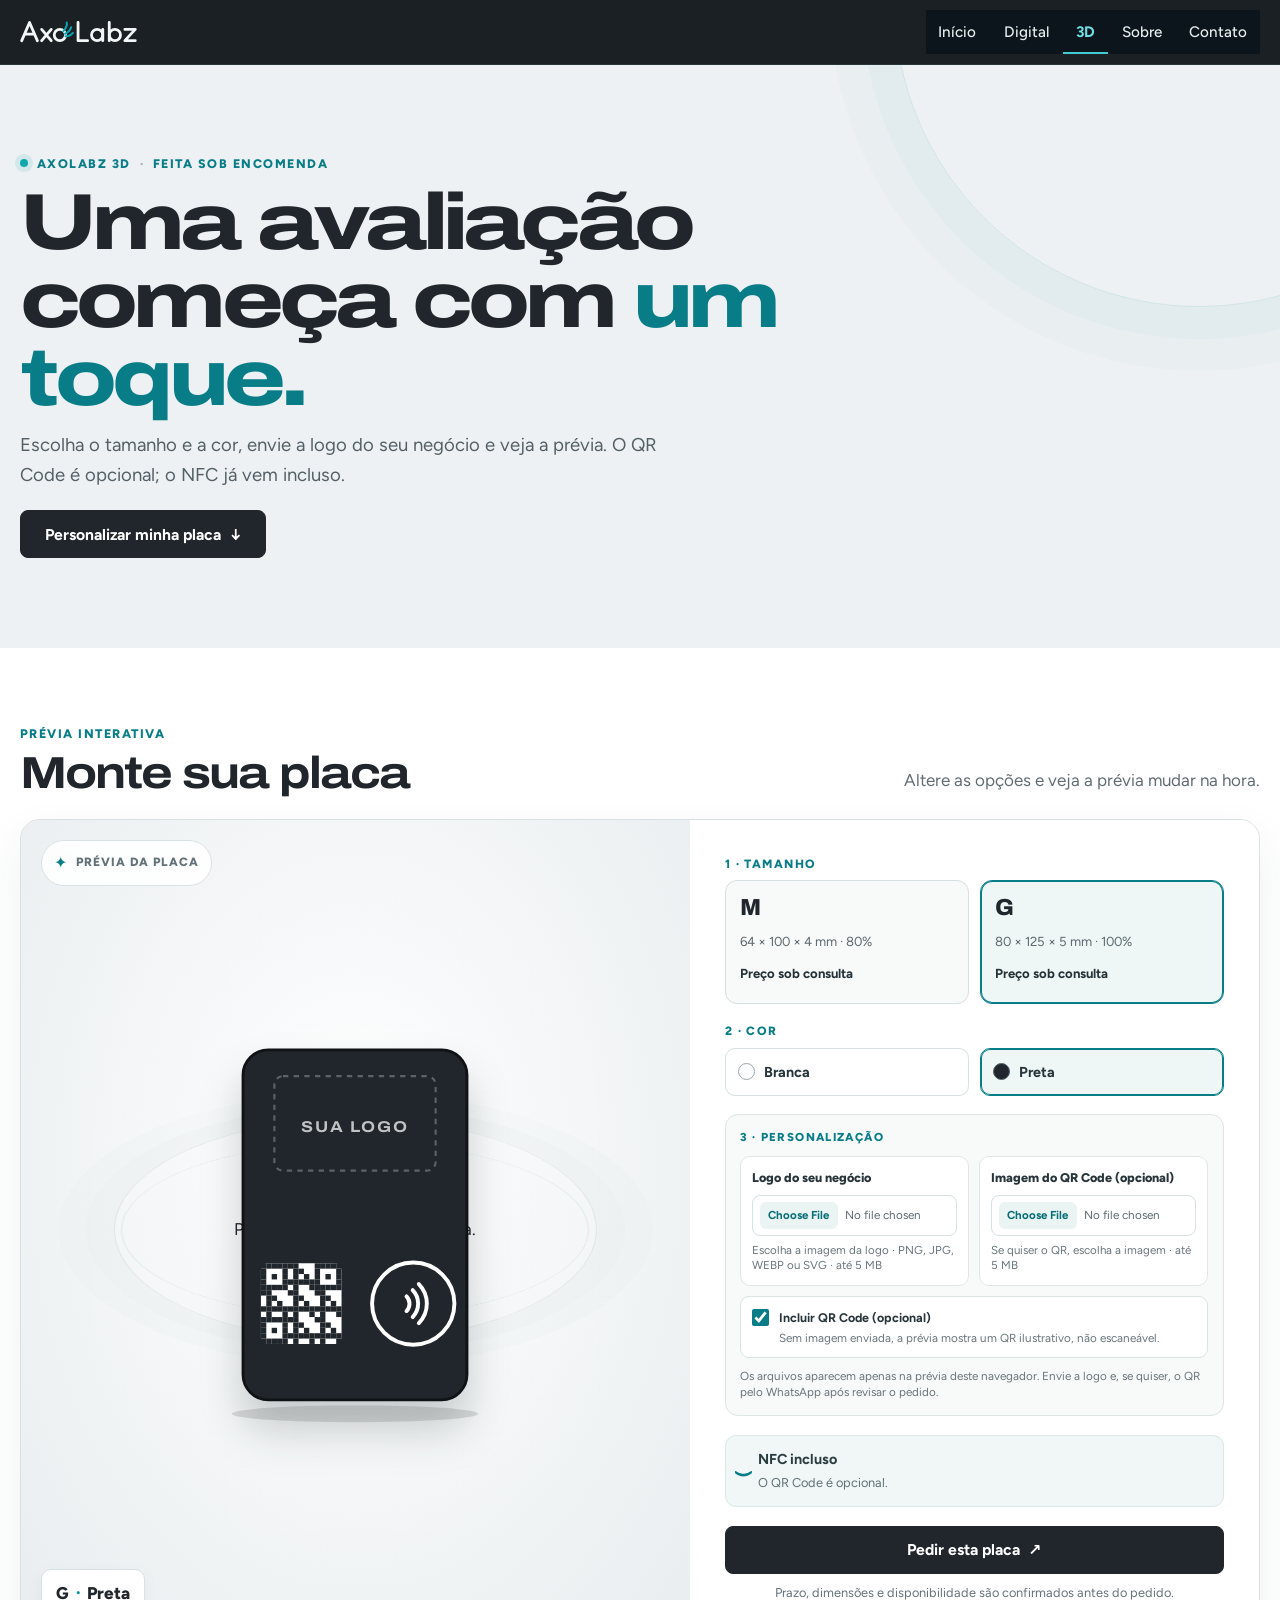
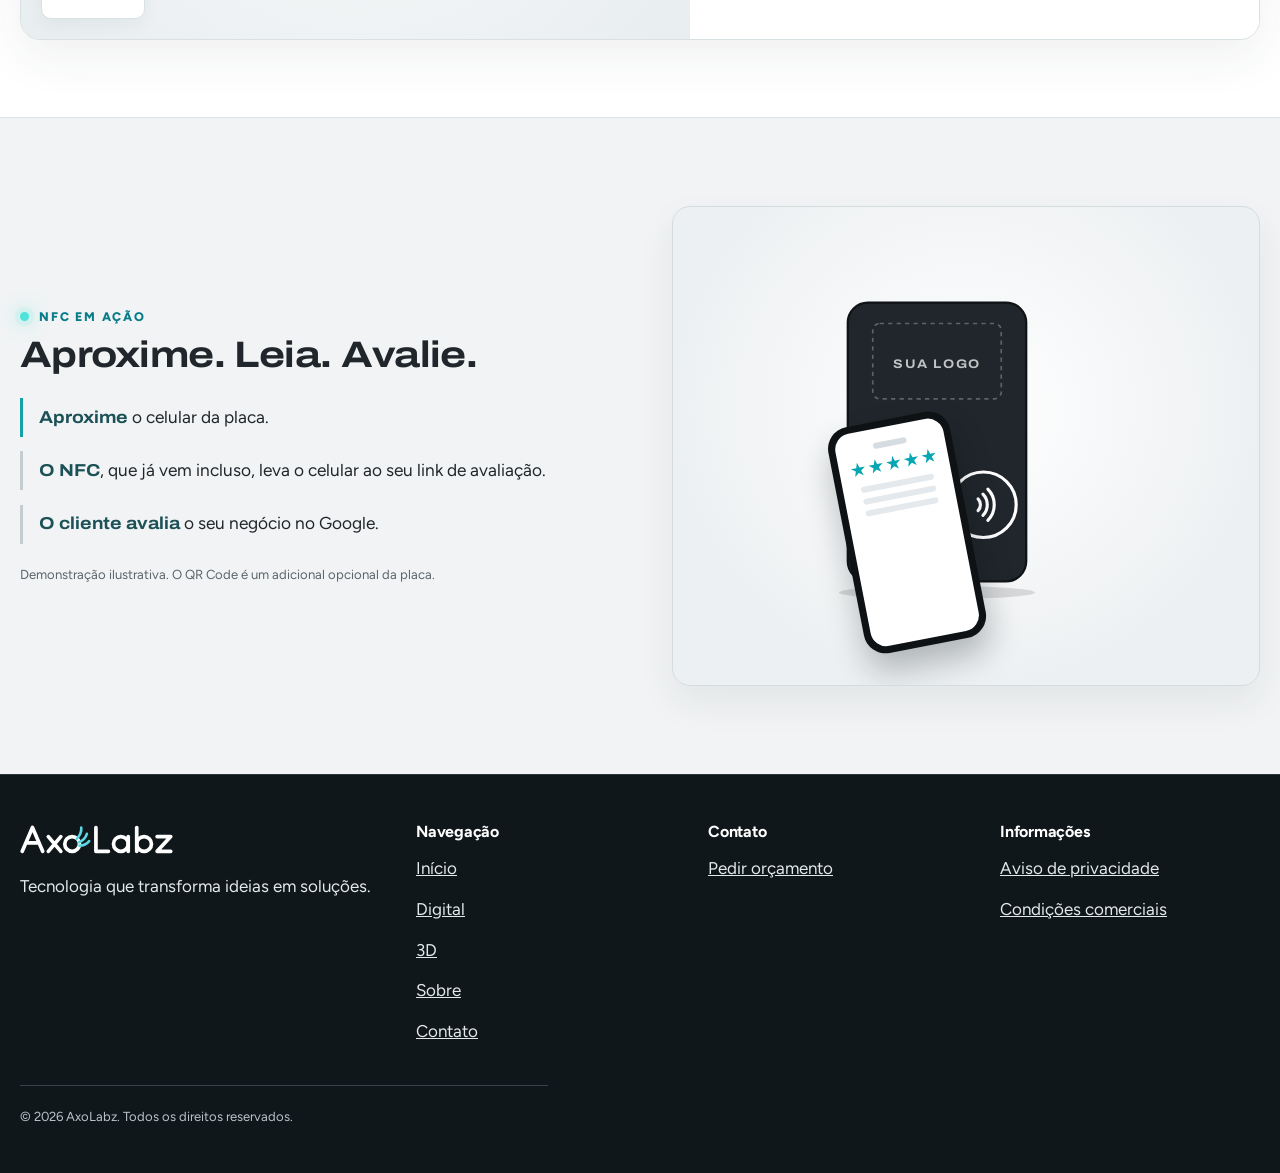
==== commit 136d24b6: "Add files via upload" ====
--- a/3d.html
+++ b/3d.html
@@ -33,7 +33,7 @@
 <div class="three-config-heading"><div><p class="three-kicker">PRÉVIA INTERATIVA</p><h2 id="simulator-title">Monte sua placa</h2></div><p>Altere as opções e veja a prévia mudar na hora.</p></div>
 <div class="three-configurator" data-product-viewer>
 <figure class="three-preview" aria-label="Prévia da placa selecionada"><span class="three-preview-grid" aria-hidden="true"></span><span class="three-preview-orbit" aria-hidden="true"></span>
-<div class="three-preview-options"><figure class="three-preview-variant" data-plate-option="M-branca" hidden><div data-photo="M-branca" data-alt="Placa M branca"><svg class="plate" viewBox="0 0 260 300" role="img" aria-label="Ilustração da placa M branca"><ellipse cx="130" cy="282" rx="70" ry="6" fill="#000" opacity=".12"/><rect x="66.0" y="72.0" width="128" height="200" rx="14" fill="#f7f9fa" stroke="#c3ccd3" stroke-width="2"/><g data-plate-default-copy><rect x="83.9" y="87.0" width="92.2" height="54.0" rx="5.0" fill="none" stroke="#1e2429" stroke-opacity=".28" stroke-width="1.2" stroke-dasharray="3.0 3.0"/><text x="130" y="118.9" text-anchor="middle" font-size="9.0" font-weight="700" letter-spacing="1.1" fill="#1e2429" opacity=".72">SUA LOGO</text></g><image data-plate-logo x="83.9" y="87.0" width="92.2" height="54.0" preserveAspectRatio="xMidYMid meet" style="display:none"/><g data-plate-qr-placeholder><rect x="76.2" y="194.0" width="46.1" height="46.1" rx="3.7" fill="#fff"/><g fill="#20262b"><rect x="76.24" y="194.00" width="3.07" height="3.07"/><rect x="79.31" y="194.00" width="3.07" height="3.07"/><rect x="82.38" y="194.00" width="3.07" height="3.07"/><rect x="85.46" y="194.00" width="3.07" height="3.07"/><rect x="88.53" y="194.00" width="3.07" height="3.07"/><rect x="91.60" y="194.00" width="3.07" height="3.07"/><rect x="94.67" y="194.00" width="3.07" height="3.07"/><rect x="106.96" y="194.00" width="3.07" height="3.07"/><rect x="110.03" y="194.00" width="3.07" height="3.07"/><rect x="113.10" y="194.00" width="3.07" height="3.07"/><rect x="116.18" y="194.00" width="3.07" height="3.07"/><rect x="119.25" y="194.00" width="3.07" height="3.07"/><rect x="76.24" y="197.07" width="3.07" height="3.07"/><rect x="88.53" y="197.07" width="3.07" height="3.07"/><rect x="94.67" y="197.07" width="3.07" height="3.07"/><rect x="97.74" y="197.07" width="3.07" height="3.07"/><rect x="106.96" y="197.07" width="3.07" height="3.07"/><rect x="119.25" y="197.07" width="3.07" height="3.07"/><rect x="76.24" y="200.14" width="3.07" height="3.07"/><rect x="82.38" y="200.14" width="3.07" height="3.07"/><rect x="88.53" y="200.14" width="3.07" height="3.07"/><rect x="94.67" y="200.14" width="3.07" height="3.07"/><rect x="100.82" y="200.14" width="3.07" height="3.07"/><rect x="106.96" y="200.14" width="3.07" height="3.07"/><rect x="113.10" y="200.14" width="3.07" height="3.07"/><rect x="119.25" y="200.14" width="3.07" height="3.07"/><rect x="76.24" y="203.22" width="3.07" height="3.07"/><rect x="88.53" y="203.22" width="3.07" height="3.07"/><rect x="91.60" y="203.22" width="3.07" height="3.07"/><rect x="94.67" y="203.22" width="3.07" height="3.07"/><rect x="97.74" y="203.22" width="3.07" height="3.07"/><rect x="100.82" y="203.22" width="3.07" height="3.07"/><rect x="103.89" y="203.22" width="3.07" height="3.07"/><rect x="106.96" y="203.22" width="3.07" height="3.07"/><rect x="119.25" y="203.22" width="3.07" height="3.07"/><rect x="76.24" y="206.29" width="3.07" height="3.07"/><rect x="79.31" y="206.29" width="3.07" height="3.07"/><rect x="82.38" y="206.29" width="3.07" height="3.07"/><rect x="85.46" y="206.29" width="3.07" height="3.07"/><rect x="88.53" y="206.29" width="3.07" height="3.07"/><rect x="94.67" y="206.29" width="3.07" height="3.07"/><rect x="103.89" y="206.29" width="3.07" height="3.07"/><rect x="106.96" y="206.29" width="3.07" height="3.07"/><rect x="110.03" y="206.29" width="3.07" height="3.07"/><rect x="113.10" y="206.29" width="3.07" height="3.07"/><rect x="116.18" y="206.29" width="3.07" height="3.07"/><rect x="119.25" y="206.29" width="3.07" height="3.07"/><rect x="76.24" y="209.36" width="3.07" height="3.07"/><rect x="79.31" y="209.36" width="3.07" height="3.07"/><rect x="91.60" y="209.36" width="3.07" height="3.07"/><rect x="94.67" y="209.36" width="3.07" height="3.07"/><rect x="106.96" y="209.36" width="3.07" height="3.07"/><rect x="110.03" y="209.36" width="3.07" height="3.07"/><rect x="79.31" y="212.43" width="3.07" height="3.07"/><rect x="82.38" y="212.43" width="3.07" height="3.07"/><rect x="94.67" y="212.43" width="3.07" height="3.07"/><rect x="97.74" y="212.43" width="3.07" height="3.07"/><rect x="110.03" y="212.43" width="3.07" height="3.07"/><rect x="113.10" y="212.43" width="3.07" height="3.07"/><rect x="79.31" y="215.50" width="3.07" height="3.07"/><rect x="85.46" y="215.50" width="3.07" height="3.07"/><rect x="94.67" y="215.50" width="3.07" height="3.07"/><rect x="100.82" y="215.50" width="3.07" height="3.07"/><rect x="110.03" y="215.50" width="3.07" height="3.07"/><rect x="116.18" y="215.50" width="3.07" height="3.07"/><rect x="76.24" y="218.58" width="3.07" height="3.07"/><rect x="79.31" y="218.58" width="3.07" height="3.07"/><rect x="82.38" y="218.58" width="3.07" height="3.07"/><rect x="85.46" y="218.58" width="3.07" height="3.07"/><rect x="88.53" y="218.58" width="3.07" height="3.07"/><rect x="91.60" y="218.58" width="3.07" height="3.07"/><rect x="94.67" y="218.58" width="3.07" height="3.07"/><rect x="97.74" y="218.58" width="3.07" height="3.07"/><rect x="100.82" y="218.58" width="3.07" height="3.07"/><rect x="103.89" y="218.58" width="3.07" height="3.07"/><rect x="106.96" y="218.58" width="3.07" height="3.07"/><rect x="110.03" y="218.58" width="3.07" height="3.07"/><rect x="113.10" y="218.58" width="3.07" height="3.07"/><rect x="116.18" y="218.58" width="3.07" height="3.07"/><rect x="119.25" y="218.58" width="3.07" height="3.07"/><rect x="79.31" y="221.65" width="3.07" height="3.07"/><rect x="88.53" y="221.65" width="3.07" height="3.07"/><rect x="94.67" y="221.65" width="3.07" height="3.07"/><rect x="103.89" y="221.65" width="3.07" height="3.07"/><rect x="110.03" y="221.65" width="3.07" height="3.07"/><rect x="119.25" y="221.65" width="3.07" height="3.07"/><rect x="76.24" y="224.72" width="3.07" height="3.07"/><rect x="79.31" y="224.72" width="3.07" height="3.07"/><rect x="82.38" y="224.72" width="3.07" height="3.07"/><rect x="85.46" y="224.72" width="3.07" height="3.07"/><rect x="88.53" y="224.72" width="3.07" height="3.07"/><rect x="91.60" y="224.72" width="3.07" height="3.07"/><rect x="94.67" y="224.72" width="3.07" height="3.07"/><rect x="106.96" y="224.72" width="3.07" height="3.07"/><rect x="110.03" y="224.72" width="3.07" height="3.07"/><rect x="76.24" y="227.79" width="3.07" height="3.07"/><rect x="88.53" y="227.79" width="3.07" height="3.07"/><rect x="94.67" y="227.79" width="3.07" height="3.07"/><rect x="97.74" y="227.79" width="3.07" height="3.07"/><rect x="110.03" y="227.79" width="3.07" height="3.07"/><rect x="113.10" y="227.79" width="3.07" height="3.07"/><rect x="76.24" y="230.86" width="3.07" height="3.07"/><rect x="82.38" y="230.86" width="3.07" height="3.07"/><rect x="88.53" y="230.86" width="3.07" height="3.07"/><rect x="94.67" y="230.86" width="3.07" height="3.07"/><rect x="100.82" y="230.86" width="3.07" height="3.07"/><rect x="110.03" y="230.86" width="3.07" height="3.07"/><rect x="116.18" y="230.86" width="3.07" height="3.07"/><rect x="76.24" y="233.94" width="3.07" height="3.07"/><rect x="88.53" y="233.94" width="3.07" height="3.07"/><rect x="91.60" y="233.94" width="3.07" height="3.07"/><rect x="94.67" y="233.94" width="3.07" height="3.07"/><rect x="97.74" y="233.94" width="3.07" height="3.07"/><rect x="100.82" y="233.94" width="3.07" height="3.07"/><rect x="103.89" y="233.94" width="3.07" height="3.07"/><rect x="106.96" y="233.94" width="3.07" height="3.07"/><rect x="110.03" y="233.94" width="3.07" height="3.07"/><rect x="113.10" y="233.94" width="3.07" height="3.07"/><rect x="116.18" y="233.94" width="3.07" height="3.07"/><rect x="119.25" y="233.94" width="3.07" height="3.07"/><rect x="76.24" y="237.01" width="3.07" height="3.07"/><rect x="79.31" y="237.01" width="3.07" height="3.07"/><rect x="82.38" y="237.01" width="3.07" height="3.07"/><rect x="85.46" y="237.01" width="3.07" height="3.07"/><rect x="88.53" y="237.01" width="3.07" height="3.07"/><rect x="94.67" y="237.01" width="3.07" height="3.07"/><rect x="103.89" y="237.01" width="3.07" height="3.07"/><rect x="110.03" y="237.01" width="3.07" height="3.07"/><rect x="119.25" y="237.01" width="3.07" height="3.07"/></g></g><rect data-plate-qr-bg x="76.2" y="194.0" width="46.1" height="46.1" rx="3.7" fill="#fff" style="display:none"/><image data-plate-qr x="76.2" y="194.0" width="46.1" height="46.1" preserveAspectRatio="xMidYMid meet" style="display:none"/><g data-plate-nfc-right><circle cx="163.3" cy="217.0" r="23.5" fill="none" stroke="#1e2429" stroke-width="2.2"/><g fill="none" stroke="#1e2429" stroke-width="2.2" stroke-linecap="round"><path d="M159.5 212.8 A6.0 6.0 0 0 1 159.5 221.2"/><path d="M163.0 209.3 A11.0 11.0 0 0 1 163.0 224.7"/><path d="M166.5 205.8 A16.0 16.0 0 0 1 166.5 228.2"/><circle cx="155.3" cy="217.0" r="2.4" fill="#1e2429"/></g></g><g data-plate-nfc-center style="display:none"><circle cx="130.0" cy="217.0" r="23.5" fill="none" stroke="#1e2429" stroke-width="2.2"/><g fill="none" stroke="#1e2429" stroke-width="2.2" stroke-linecap="round"><path d="M126.2 212.8 A6.0 6.0 0 0 1 126.2 221.2"/><path d="M129.7 209.3 A11.0 11.0 0 0 1 129.7 224.7"/><path d="M133.2 205.8 A16.0 16.0 0 0 1 133.2 228.2"/><circle cx="122.0" cy="217.0" r="2.4" fill="#1e2429"/></g></g></svg></div></figure><figure class="three-preview-variant" data-plate-option="M-preta" hidden><div data-photo="M-preta" data-alt="Placa M preta"><svg class="plate" viewBox="0 0 260 300" role="img" aria-label="Ilustração da placa M preta"><ellipse cx="130" cy="282" rx="70" ry="6" fill="#000" opacity=".12"/><rect x="66.0" y="72.0" width="128" height="200" rx="14" fill="#20262b" stroke="#0f1316" stroke-width="2"/><g data-plate-default-copy><rect x="83.9" y="87.0" width="92.2" height="54.0" rx="5.0" fill="none" stroke="#ffffff" stroke-opacity=".28" stroke-width="1.2" stroke-dasharray="3.0 3.0"/><text x="130" y="118.9" text-anchor="middle" font-size="9.0" font-weight="700" letter-spacing="1.1" fill="#ffffff" opacity=".72">SUA LOGO</text></g><image data-plate-logo x="83.9" y="87.0" width="92.2" height="54.0" preserveAspectRatio="xMidYMid meet" style="display:none"/><g data-plate-qr-placeholder><rect x="76.2" y="194.0" width="46.1" height="46.1" rx="3.7" fill="#fff"/><g fill="#20262b"><rect x="76.24" y="194.00" width="3.07" height="3.07"/><rect x="79.31" y="194.00" width="3.07" height="3.07"/><rect x="82.38" y="194.00" width="3.07" height="3.07"/><rect x="85.46" y="194.00" width="3.07" height="3.07"/><rect x="88.53" y="194.00" width="3.07" height="3.07"/><rect x="91.60" y="194.00" width="3.07" height="3.07"/><rect x="94.67" y="194.00" width="3.07" height="3.07"/><rect x="106.96" y="194.00" width="3.07" height="3.07"/><rect x="110.03" y="194.00" width="3.07" height="3.07"/><rect x="113.10" y="194.00" width="3.07" height="3.07"/><rect x="116.18" y="194.00" width="3.07" height="3.07"/><rect x="119.25" y="194.00" width="3.07" height="3.07"/><rect x="76.24" y="197.07" width="3.07" height="3.07"/><rect x="88.53" y="197.07" width="3.07" height="3.07"/><rect x="94.67" y="197.07" width="3.07" height="3.07"/><rect x="97.74" y="197.07" width="3.07" height="3.07"/><rect x="106.96" y="197.07" width="3.07" height="3.07"/><rect x="119.25" y="197.07" width="3.07" height="3.07"/><rect x="76.24" y="200.14" width="3.07" height="3.07"/><rect x="82.38" y="200.14" width="3.07" height="3.07"/><rect x="88.53" y="200.14" width="3.07" height="3.07"/><rect x="94.67" y="200.14" width="3.07" height="3.07"/><rect x="100.82" y="200.14" width="3.07" height="3.07"/><rect x="106.96" y="200.14" width="3.07" height="3.07"/><rect x="113.10" y="200.14" width="3.07" height="3.07"/><rect x="119.25" y="200.14" width="3.07" height="3.07"/><rect x="76.24" y="203.22" width="3.07" height="3.07"/><rect x="88.53" y="203.22" width="3.07" height="3.07"/><rect x="91.60" y="203.22" width="3.07" height="3.07"/><rect x="94.67" y="203.22" width="3.07" height="3.07"/><rect x="97.74" y="203.22" width="3.07" height="3.07"/><rect x="100.82" y="203.22" width="3.07" height="3.07"/><rect x="103.89" y="203.22" width="3.07" height="3.07"/><rect x="106.96" y="203.22" width="3.07" height="3.07"/><rect x="119.25" y="203.22" width="3.07" height="3.07"/><rect x="76.24" y="206.29" width="3.07" height="3.07"/><rect x="79.31" y="206.29" width="3.07" height="3.07"/><rect x="82.38" y="206.29" width="3.07" height="3.07"/><rect x="85.46" y="206.29" width="3.07" height="3.07"/><rect x="88.53" y="206.29" width="3.07" height="3.07"/><rect x="94.67" y="206.29" width="3.07" height="3.07"/><rect x="103.89" y="206.29" width="3.07" height="3.07"/><rect x="106.96" y="206.29" width="3.07" height="3.07"/><rect x="110.03" y="206.29" width="3.07" height="3.07"/><rect x="113.10" y="206.29" width="3.07" height="3.07"/><rect x="116.18" y="206.29" width="3.07" height="3.07"/><rect x="119.25" y="206.29" width="3.07" height="3.07"/><rect x="76.24" y="209.36" width="3.07" height="3.07"/><rect x="79.31" y="209.36" width="3.07" height="3.07"/><rect x="91.60" y="209.36" width="3.07" height="3.07"/><rect x="94.67" y="209.36" width="3.07" height="3.07"/><rect x="106.96" y="209.36" width="3.07" height="3.07"/><rect x="110.03" y="209.36" width="3.07" height="3.07"/><rect x="79.31" y="212.43" width="3.07" height="3.07"/><rect x="82.38" y="212.43" width="3.07" height="3.07"/><rect x="94.67" y="212.43" width="3.07" height="3.07"/><rect x="97.74" y="212.43" width="3.07" height="3.07"/><rect x="110.03" y="212.43" width="3.07" height="3.07"/><rect x="113.10" y="212.43" width="3.07" height="3.07"/><rect x="79.31" y="215.50" width="3.07" height="3.07"/><rect x="85.46" y="215.50" width="3.07" height="3.07"/><rect x="94.67" y="215.50" width="3.07" height="3.07"/><rect x="100.82" y="215.50" width="3.07" height="3.07"/><rect x="110.03" y="215.50" width="3.07" height="3.07"/><rect x="116.18" y="215.50" width="3.07" height="3.07"/><rect x="76.24" y="218.58" width="3.07" height="3.07"/><rect x="79.31" y="218.58" width="3.07" height="3.07"/><rect x="82.38" y="218.58" width="3.07" height="3.07"/><rect x="85.46" y="218.58" width="3.07" height="3.07"/><rect x="88.53" y="218.58" width="3.07" height="3.07"/><rect x="91.60" y="218.58" width="3.07" height="3.07"/><rect x="94.67" y="218.58" width="3.07" height="3.07"/><rect x="97.74" y="218.58" width="3.07" height="3.07"/><rect x="100.82" y="218.58" width="3.07" height="3.07"/><rect x="103.89" y="218.58" width="3.07" height="3.07"/><rect x="106.96" y="218.58" width="3.07" height="3.07"/><rect x="110.03" y="218.58" width="3.07" height="3.07"/><rect x="113.10" y="218.58" width="3.07" height="3.07"/><rect x="116.18" y="218.58" width="3.07" height="3.07"/><rect x="119.25" y="218.58" width="3.07" height="3.07"/><rect x="79.31" y="221.65" width="3.07" height="3.07"/><rect x="88.53" y="221.65" width="3.07" height="3.07"/><rect x="94.67" y="221.65" width="3.07" height="3.07"/><rect x="103.89" y="221.65" width="3.07" height="3.07"/><rect x="110.03" y="221.65" width="3.07" height="3.07"/><rect x="119.25" y="221.65" width="3.07" height="3.07"/><rect x="76.24" y="224.72" width="3.07" height="3.07"/><rect x="79.31" y="224.72" width="3.07" height="3.07"/><rect x="82.38" y="224.72" width="3.07" height="3.07"/><rect x="85.46" y="224.72" width="3.07" height="3.07"/><rect x="88.53" y="224.72" width="3.07" height="3.07"/><rect x="91.60" y="224.72" width="3.07" height="3.07"/><rect x="94.67" y="224.72" width="3.07" height="3.07"/><rect x="106.96" y="224.72" width="3.07" height="3.07"/><rect x="110.03" y="224.72" width="3.07" height="3.07"/><rect x="76.24" y="227.79" width="3.07" height="3.07"/><rect x="88.53" y="227.79" width="3.07" height="3.07"/><rect x="94.67" y="227.79" width="3.07" height="3.07"/><rect x="97.74" y="227.79" width="3.07" height="3.07"/><rect x="110.03" y="227.79" width="3.07" height="3.07"/><rect x="113.10" y="227.79" width="3.07" height="3.07"/><rect x="76.24" y="230.86" width="3.07" height="3.07"/><rect x="82.38" y="230.86" width="3.07" height="3.07"/><rect x="88.53" y="230.86" width="3.07" height="3.07"/><rect x="94.67" y="230.86" width="3.07" height="3.07"/><rect x="100.82" y="230.86" width="3.07" height="3.07"/><rect x="110.03" y="230.86" width="3.07" height="3.07"/><rect x="116.18" y="230.86" width="3.07" height="3.07"/><rect x="76.24" y="233.94" width="3.07" height="3.07"/><rect x="88.53" y="233.94" width="3.07" height="3.07"/><rect x="91.60" y="233.94" width="3.07" height="3.07"/><rect x="94.67" y="233.94" width="3.07" height="3.07"/><rect x="97.74" y="233.94" width="3.07" height="3.07"/><rect x="100.82" y="233.94" width="3.07" height="3.07"/><rect x="103.89" y="233.94" width="3.07" height="3.07"/><rect x="106.96" y="233.94" width="3.07" height="3.07"/><rect x="110.03" y="233.94" width="3.07" height="3.07"/><rect x="113.10" y="233.94" width="3.07" height="3.07"/><rect x="116.18" y="233.94" width="3.07" height="3.07"/><rect x="119.25" y="233.94" width="3.07" height="3.07"/><rect x="76.24" y="237.01" width="3.07" height="3.07"/><rect x="79.31" y="237.01" width="3.07" height="3.07"/><rect x="82.38" y="237.01" width="3.07" height="3.07"/><rect x="85.46" y="237.01" width="3.07" height="3.07"/><rect x="88.53" y="237.01" width="3.07" height="3.07"/><rect x="94.67" y="237.01" width="3.07" height="3.07"/><rect x="103.89" y="237.01" width="3.07" height="3.07"/><rect x="110.03" y="237.01" width="3.07" height="3.07"/><rect x="119.25" y="237.01" width="3.07" height="3.07"/></g></g><rect data-plate-qr-bg x="76.2" y="194.0" width="46.1" height="46.1" rx="3.7" fill="#fff" style="display:none"/><image data-plate-qr x="76.2" y="194.0" width="46.1" height="46.1" preserveAspectRatio="xMidYMid meet" style="display:none"/><g data-plate-nfc-right><circle cx="163.3" cy="217.0" r="23.5" fill="none" stroke="#ffffff" stroke-width="2.2"/><g fill="none" stroke="#ffffff" stroke-width="2.2" stroke-linecap="round"><path d="M159.5 212.8 A6.0 6.0 0 0 1 159.5 221.2"/><path d="M163.0 209.3 A11.0 11.0 0 0 1 163.0 224.7"/><path d="M166.5 205.8 A16.0 16.0 0 0 1 166.5 228.2"/><circle cx="155.3" cy="217.0" r="2.4" fill="#ffffff"/></g></g><g data-plate-nfc-center style="display:none"><circle cx="130.0" cy="217.0" r="23.5" fill="none" stroke="#ffffff" stroke-width="2.2"/><g fill="none" stroke="#ffffff" stroke-width="2.2" stroke-linecap="round"><path d="M126.2 212.8 A6.0 6.0 0 0 1 126.2 221.2"/><path d="M129.7 209.3 A11.0 11.0 0 0 1 129.7 224.7"/><path d="M133.2 205.8 A16.0 16.0 0 0 1 133.2 228.2"/><circle cx="122.0" cy="217.0" r="2.4" fill="#ffffff"/></g></g></svg></div></figure><figure class="three-preview-variant" data-plate-option="G-branca" hidden><div data-photo="G-branca" data-alt="Placa G branca"><svg class="plate" viewBox="0 0 260 300" role="img" aria-label="Ilustração da placa G branca"><ellipse cx="130" cy="282" rx="88" ry="6" fill="#000" opacity=".12"/><rect x="50.0" y="22.0" width="160" height="250" rx="18" fill="#f7f9fa" stroke="#c3ccd3" stroke-width="2"/><g data-plate-default-copy><rect x="72.4" y="40.8" width="115.2" height="67.5" rx="6.2" fill="none" stroke="#1e2429" stroke-opacity=".28" stroke-width="1.5" stroke-dasharray="3.8 3.8"/><text x="130" y="80.6" text-anchor="middle" font-size="11.2" font-weight="700" letter-spacing="1.4" fill="#1e2429" opacity=".72">SUA LOGO</text></g><image data-plate-logo x="72.4" y="40.8" width="115.2" height="67.5" preserveAspectRatio="xMidYMid meet" style="display:none"/><g data-plate-qr-placeholder><rect x="62.8" y="174.5" width="57.6" height="57.6" rx="4.6" fill="#fff"/><g fill="#20262b"><rect x="62.80" y="174.50" width="3.84" height="3.84"/><rect x="66.64" y="174.50" width="3.84" height="3.84"/><rect x="70.48" y="174.50" width="3.84" height="3.84"/><rect x="74.32" y="174.50" width="3.84" height="3.84"/><rect x="78.16" y="174.50" width="3.84" height="3.84"/><rect x="82.00" y="174.50" width="3.84" height="3.84"/><rect x="85.84" y="174.50" width="3.84" height="3.84"/><rect x="101.20" y="174.50" width="3.84" height="3.84"/><rect x="105.04" y="174.50" width="3.84" height="3.84"/><rect x="108.88" y="174.50" width="3.84" height="3.84"/><rect x="112.72" y="174.50" width="3.84" height="3.84"/><rect x="116.56" y="174.50" width="3.84" height="3.84"/><rect x="62.80" y="178.34" width="3.84" height="3.84"/><rect x="78.16" y="178.34" width="3.84" height="3.84"/><rect x="85.84" y="178.34" width="3.84" height="3.84"/><rect x="89.68" y="178.34" width="3.84" height="3.84"/><rect x="101.20" y="178.34" width="3.84" height="3.84"/><rect x="116.56" y="178.34" width="3.84" height="3.84"/><rect x="62.80" y="182.18" width="3.84" height="3.84"/><rect x="70.48" y="182.18" width="3.84" height="3.84"/><rect x="78.16" y="182.18" width="3.84" height="3.84"/><rect x="85.84" y="182.18" width="3.84" height="3.84"/><rect x="93.52" y="182.18" width="3.84" height="3.84"/><rect x="101.20" y="182.18" width="3.84" height="3.84"/><rect x="108.88" y="182.18" width="3.84" height="3.84"/><rect x="116.56" y="182.18" width="3.84" height="3.84"/><rect x="62.80" y="186.02" width="3.84" height="3.84"/><rect x="78.16" y="186.02" width="3.84" height="3.84"/><rect x="82.00" y="186.02" width="3.84" height="3.84"/><rect x="85.84" y="186.02" width="3.84" height="3.84"/><rect x="89.68" y="186.02" width="3.84" height="3.84"/><rect x="93.52" y="186.02" width="3.84" height="3.84"/><rect x="97.36" y="186.02" width="3.84" height="3.84"/><rect x="101.20" y="186.02" width="3.84" height="3.84"/><rect x="116.56" y="186.02" width="3.84" height="3.84"/><rect x="62.80" y="189.86" width="3.84" height="3.84"/><rect x="66.64" y="189.86" width="3.84" height="3.84"/><rect x="70.48" y="189.86" width="3.84" height="3.84"/><rect x="74.32" y="189.86" width="3.84" height="3.84"/><rect x="78.16" y="189.86" width="3.84" height="3.84"/><rect x="85.84" y="189.86" width="3.84" height="3.84"/><rect x="97.36" y="189.86" width="3.84" height="3.84"/><rect x="101.20" y="189.86" width="3.84" height="3.84"/><rect x="105.04" y="189.86" width="3.84" height="3.84"/><rect x="108.88" y="189.86" width="3.84" height="3.84"/><rect x="112.72" y="189.86" width="3.84" height="3.84"/><rect x="116.56" y="189.86" width="3.84" height="3.84"/><rect x="62.80" y="193.70" width="3.84" height="3.84"/><rect x="66.64" y="193.70" width="3.84" height="3.84"/><rect x="82.00" y="193.70" width="3.84" height="3.84"/><rect x="85.84" y="193.70" width="3.84" height="3.84"/><rect x="101.20" y="193.70" width="3.84" height="3.84"/><rect x="105.04" y="193.70" width="3.84" height="3.84"/><rect x="66.64" y="197.54" width="3.84" height="3.84"/><rect x="70.48" y="197.54" width="3.84" height="3.84"/><rect x="85.84" y="197.54" width="3.84" height="3.84"/><rect x="89.68" y="197.54" width="3.84" height="3.84"/><rect x="105.04" y="197.54" width="3.84" height="3.84"/><rect x="108.88" y="197.54" width="3.84" height="3.84"/><rect x="66.64" y="201.38" width="3.84" height="3.84"/><rect x="74.32" y="201.38" width="3.84" height="3.84"/><rect x="85.84" y="201.38" width="3.84" height="3.84"/><rect x="93.52" y="201.38" width="3.84" height="3.84"/><rect x="105.04" y="201.38" width="3.84" height="3.84"/><rect x="112.72" y="201.38" width="3.84" height="3.84"/><rect x="62.80" y="205.22" width="3.84" height="3.84"/><rect x="66.64" y="205.22" width="3.84" height="3.84"/><rect x="70.48" y="205.22" width="3.84" height="3.84"/><rect x="74.32" y="205.22" width="3.84" height="3.84"/><rect x="78.16" y="205.22" width="3.84" height="3.84"/><rect x="82.00" y="205.22" width="3.84" height="3.84"/><rect x="85.84" y="205.22" width="3.84" height="3.84"/><rect x="89.68" y="205.22" width="3.84" height="3.84"/><rect x="93.52" y="205.22" width="3.84" height="3.84"/><rect x="97.36" y="205.22" width="3.84" height="3.84"/><rect x="101.20" y="205.22" width="3.84" height="3.84"/><rect x="105.04" y="205.22" width="3.84" height="3.84"/><rect x="108.88" y="205.22" width="3.84" height="3.84"/><rect x="112.72" y="205.22" width="3.84" height="3.84"/><rect x="116.56" y="205.22" width="3.84" height="3.84"/><rect x="66.64" y="209.06" width="3.84" height="3.84"/><rect x="78.16" y="209.06" width="3.84" height="3.84"/><rect x="85.84" y="209.06" width="3.84" height="3.84"/><rect x="97.36" y="209.06" width="3.84" height="3.84"/><rect x="105.04" y="209.06" width="3.84" height="3.84"/><rect x="116.56" y="209.06" width="3.84" height="3.84"/><rect x="62.80" y="212.90" width="3.84" height="3.84"/><rect x="66.64" y="212.90" width="3.84" height="3.84"/><rect x="70.48" y="212.90" width="3.84" height="3.84"/><rect x="74.32" y="212.90" width="3.84" height="3.84"/><rect x="78.16" y="212.90" width="3.84" height="3.84"/><rect x="82.00" y="212.90" width="3.84" height="3.84"/><rect x="85.84" y="212.90" width="3.84" height="3.84"/><rect x="101.20" y="212.90" width="3.84" height="3.84"/><rect x="105.04" y="212.90" width="3.84" height="3.84"/><rect x="62.80" y="216.74" width="3.84" height="3.84"/><rect x="78.16" y="216.74" width="3.84" height="3.84"/><rect x="85.84" y="216.74" width="3.84" height="3.84"/><rect x="89.68" y="216.74" width="3.84" height="3.84"/><rect x="105.04" y="216.74" width="3.84" height="3.84"/><rect x="108.88" y="216.74" width="3.84" height="3.84"/><rect x="62.80" y="220.58" width="3.84" height="3.84"/><rect x="70.48" y="220.58" width="3.84" height="3.84"/><rect x="78.16" y="220.58" width="3.84" height="3.84"/><rect x="85.84" y="220.58" width="3.84" height="3.84"/><rect x="93.52" y="220.58" width="3.84" height="3.84"/><rect x="105.04" y="220.58" width="3.84" height="3.84"/><rect x="112.72" y="220.58" width="3.84" height="3.84"/><rect x="62.80" y="224.42" width="3.84" height="3.84"/><rect x="78.16" y="224.42" width="3.84" height="3.84"/><rect x="82.00" y="224.42" width="3.84" height="3.84"/><rect x="85.84" y="224.42" width="3.84" height="3.84"/><rect x="89.68" y="224.42" width="3.84" height="3.84"/><rect x="93.52" y="224.42" width="3.84" height="3.84"/><rect x="97.36" y="224.42" width="3.84" height="3.84"/><rect x="101.20" y="224.42" width="3.84" height="3.84"/><rect x="105.04" y="224.42" width="3.84" height="3.84"/><rect x="108.88" y="224.42" width="3.84" height="3.84"/><rect x="112.72" y="224.42" width="3.84" height="3.84"/><rect x="116.56" y="224.42" width="3.84" height="3.84"/><rect x="62.80" y="228.26" width="3.84" height="3.84"/><rect x="66.64" y="228.26" width="3.84" height="3.84"/><rect x="70.48" y="228.26" width="3.84" height="3.84"/><rect x="74.32" y="228.26" width="3.84" height="3.84"/><rect x="78.16" y="228.26" width="3.84" height="3.84"/><rect x="85.84" y="228.26" width="3.84" height="3.84"/><rect x="97.36" y="228.26" width="3.84" height="3.84"/><rect x="105.04" y="228.26" width="3.84" height="3.84"/><rect x="116.56" y="228.26" width="3.84" height="3.84"/></g></g><rect data-plate-qr-bg x="62.8" y="174.5" width="57.6" height="57.6" rx="4.6" fill="#fff" style="display:none"/><image data-plate-qr x="62.8" y="174.5" width="57.6" height="57.6" preserveAspectRatio="xMidYMid meet" style="display:none"/><g data-plate-nfc-right><circle cx="171.6" cy="203.3" r="29.4" fill="none" stroke="#1e2429" stroke-width="2.8"/><g fill="none" stroke="#1e2429" stroke-width="2.8" stroke-linecap="round"><path d="M166.8 198.1 A7.5 7.5 0 0 1 166.8 208.6"/><path d="M171.2 193.7 A13.8 13.8 0 0 1 171.2 212.9"/><path d="M175.6 189.3 A20.0 20.0 0 0 1 175.6 217.3"/><circle cx="161.6" cy="203.3" r="3.0" fill="#1e2429"/></g></g><g data-plate-nfc-center style="display:none"><circle cx="130.0" cy="203.3" r="29.4" fill="none" stroke="#1e2429" stroke-width="2.8"/><g fill="none" stroke="#1e2429" stroke-width="2.8" stroke-linecap="round"><path d="M125.2 198.1 A7.5 7.5 0 0 1 125.2 208.6"/><path d="M129.6 193.7 A13.8 13.8 0 0 1 129.6 212.9"/><path d="M134.0 189.3 A20.0 20.0 0 0 1 134.0 217.3"/><circle cx="120.0" cy="203.3" r="3.0" fill="#1e2429"/></g></g></svg></div></figure><figure class="three-preview-variant is-active" data-plate-option="G-preta"><div data-photo="G-preta" data-alt="Placa G preta"><svg class="plate" viewBox="0 0 260 300" role="img" aria-label="Ilustração da placa G preta"><ellipse cx="130" cy="282" rx="88" ry="6" fill="#000" opacity=".12"/><rect x="50.0" y="22.0" width="160" height="250" rx="18" fill="#20262b" stroke="#0f1316" stroke-width="2"/><g data-plate-default-copy><rect x="72.4" y="40.8" width="115.2" height="67.5" rx="6.2" fill="none" stroke="#ffffff" stroke-opacity=".28" stroke-width="1.5" stroke-dasharray="3.8 3.8"/><text x="130" y="80.6" text-anchor="middle" font-size="11.2" font-weight="700" letter-spacing="1.4" fill="#ffffff" opacity=".72">SUA LOGO</text></g><image data-plate-logo x="72.4" y="40.8" width="115.2" height="67.5" preserveAspectRatio="xMidYMid meet" style="display:none"/><g data-plate-qr-placeholder><rect x="62.8" y="174.5" width="57.6" height="57.6" rx="4.6" fill="#fff"/><g fill="#20262b"><rect x="62.80" y="174.50" width="3.84" height="3.84"/><rect x="66.64" y="174.50" width="3.84" height="3.84"/><rect x="70.48" y="174.50" width="3.84" height="3.84"/><rect x="74.32" y="174.50" width="3.84" height="3.84"/><rect x="78.16" y="174.50" width="3.84" height="3.84"/><rect x="82.00" y="174.50" width="3.84" height="3.84"/><rect x="85.84" y="174.50" width="3.84" height="3.84"/><rect x="101.20" y="174.50" width="3.84" height="3.84"/><rect x="105.04" y="174.50" width="3.84" height="3.84"/><rect x="108.88" y="174.50" width="3.84" height="3.84"/><rect x="112.72" y="174.50" width="3.84" height="3.84"/><rect x="116.56" y="174.50" width="3.84" height="3.84"/><rect x="62.80" y="178.34" width="3.84" height="3.84"/><rect x="78.16" y="178.34" width="3.84" height="3.84"/><rect x="85.84" y="178.34" width="3.84" height="3.84"/><rect x="89.68" y="178.34" width="3.84" height="3.84"/><rect x="101.20" y="178.34" width="3.84" height="3.84"/><rect x="116.56" y="178.34" width="3.84" height="3.84"/><rect x="62.80" y="182.18" width="3.84" height="3.84"/><rect x="70.48" y="182.18" width="3.84" height="3.84"/><rect x="78.16" y="182.18" width="3.84" height="3.84"/><rect x="85.84" y="182.18" width="3.84" height="3.84"/><rect x="93.52" y="182.18" width="3.84" height="3.84"/><rect x="101.20" y="182.18" width="3.84" height="3.84"/><rect x="108.88" y="182.18" width="3.84" height="3.84"/><rect x="116.56" y="182.18" width="3.84" height="3.84"/><rect x="62.80" y="186.02" width="3.84" height="3.84"/><rect x="78.16" y="186.02" width="3.84" height="3.84"/><rect x="82.00" y="186.02" width="3.84" height="3.84"/><rect x="85.84" y="186.02" width="3.84" height="3.84"/><rect x="89.68" y="186.02" width="3.84" height="3.84"/><rect x="93.52" y="186.02" width="3.84" height="3.84"/><rect x="97.36" y="186.02" width="3.84" height="3.84"/><rect x="101.20" y="186.02" width="3.84" height="3.84"/><rect x="116.56" y="186.02" width="3.84" height="3.84"/><rect x="62.80" y="189.86" width="3.84" height="3.84"/><rect x="66.64" y="189.86" width="3.84" height="3.84"/><rect x="70.48" y="189.86" width="3.84" height="3.84"/><rect x="74.32" y="189.86" width="3.84" height="3.84"/><rect x="78.16" y="189.86" width="3.84" height="3.84"/><rect x="85.84" y="189.86" width="3.84" height="3.84"/><rect x="97.36" y="189.86" width="3.84" height="3.84"/><rect x="101.20" y="189.86" width="3.84" height="3.84"/><rect x="105.04" y="189.86" width="3.84" height="3.84"/><rect x="108.88" y="189.86" width="3.84" height="3.84"/><rect x="112.72" y="189.86" width="3.84" height="3.84"/><rect x="116.56" y="189.86" width="3.84" height="3.84"/><rect x="62.80" y="193.70" width="3.84" height="3.84"/><rect x="66.64" y="193.70" width="3.84" height="3.84"/><rect x="82.00" y="193.70" width="3.84" height="3.84"/><rect x="85.84" y="193.70" width="3.84" height="3.84"/><rect x="101.20" y="193.70" width="3.84" height="3.84"/><rect x="105.04" y="193.70" width="3.84" height="3.84"/><rect x="66.64" y="197.54" width="3.84" height="3.84"/><rect x="70.48" y="197.54" width="3.84" height="3.84"/><rect x="85.84" y="197.54" width="3.84" height="3.84"/><rect x="89.68" y="197.54" width="3.84" height="3.84"/><rect x="105.04" y="197.54" width="3.84" height="3.84"/><rect x="108.88" y="197.54" width="3.84" height="3.84"/><rect x="66.64" y="201.38" width="3.84" height="3.84"/><rect x="74.32" y="201.38" width="3.84" height="3.84"/><rect x="85.84" y="201.38" width="3.84" height="3.84"/><rect x="93.52" y="201.38" width="3.84" height="3.84"/><rect x="105.04" y="201.38" width="3.84" height="3.84"/><rect x="112.72" y="201.38" width="3.84" height="3.84"/><rect x="62.80" y="205.22" width="3.84" height="3.84"/><rect x="66.64" y="205.22" width="3.84" height="3.84"/><rect x="70.48" y="205.22" width="3.84" height="3.84"/><rect x="74.32" y="205.22" width="3.84" height="3.84"/><rect x="78.16" y="205.22" width="3.84" height="3.84"/><rect x="82.00" y="205.22" width="3.84" height="3.84"/><rect x="85.84" y="205.22" width="3.84" height="3.84"/><rect x="89.68" y="205.22" width="3.84" height="3.84"/><rect x="93.52" y="205.22" width="3.84" height="3.84"/><rect x="97.36" y="205.22" width="3.84" height="3.84"/><rect x="101.20" y="205.22" width="3.84" height="3.84"/><rect x="105.04" y="205.22" width="3.84" height="3.84"/><rect x="108.88" y="205.22" width="3.84" height="3.84"/><rect x="112.72" y="205.22" width="3.84" height="3.84"/><rect x="116.56" y="205.22" width="3.84" height="3.84"/><rect x="66.64" y="209.06" width="3.84" height="3.84"/><rect x="78.16" y="209.06" width="3.84" height="3.84"/><rect x="85.84" y="209.06" width="3.84" height="3.84"/><rect x="97.36" y="209.06" width="3.84" height="3.84"/><rect x="105.04" y="209.06" width="3.84" height="3.84"/><rect x="116.56" y="209.06" width="3.84" height="3.84"/><rect x="62.80" y="212.90" width="3.84" height="3.84"/><rect x="66.64" y="212.90" width="3.84" height="3.84"/><rect x="70.48" y="212.90" width="3.84" height="3.84"/><rect x="74.32" y="212.90" width="3.84" height="3.84"/><rect x="78.16" y="212.90" width="3.84" height="3.84"/><rect x="82.00" y="212.90" width="3.84" height="3.84"/><rect x="85.84" y="212.90" width="3.84" height="3.84"/><rect x="101.20" y="212.90" width="3.84" height="3.84"/><rect x="105.04" y="212.90" width="3.84" height="3.84"/><rect x="62.80" y="216.74" width="3.84" height="3.84"/><rect x="78.16" y="216.74" width="3.84" height="3.84"/><rect x="85.84" y="216.74" width="3.84" height="3.84"/><rect x="89.68" y="216.74" width="3.84" height="3.84"/><rect x="105.04" y="216.74" width="3.84" height="3.84"/><rect x="108.88" y="216.74" width="3.84" height="3.84"/><rect x="62.80" y="220.58" width="3.84" height="3.84"/><rect x="70.48" y="220.58" width="3.84" height="3.84"/><rect x="78.16" y="220.58" width="3.84" height="3.84"/><rect x="85.84" y="220.58" width="3.84" height="3.84"/><rect x="93.52" y="220.58" width="3.84" height="3.84"/><rect x="105.04" y="220.58" width="3.84" height="3.84"/><rect x="112.72" y="220.58" width="3.84" height="3.84"/><rect x="62.80" y="224.42" width="3.84" height="3.84"/><rect x="78.16" y="224.42" width="3.84" height="3.84"/><rect x="82.00" y="224.42" width="3.84" height="3.84"/><rect x="85.84" y="224.42" width="3.84" height="3.84"/><rect x="89.68" y="224.42" width="3.84" height="3.84"/><rect x="93.52" y="224.42" width="3.84" height="3.84"/><rect x="97.36" y="224.42" width="3.84" height="3.84"/><rect x="101.20" y="224.42" width="3.84" height="3.84"/><rect x="105.04" y="224.42" width="3.84" height="3.84"/><rect x="108.88" y="224.42" width="3.84" height="3.84"/><rect x="112.72" y="224.42" width="3.84" height="3.84"/><rect x="116.56" y="224.42" width="3.84" height="3.84"/><rect x="62.80" y="228.26" width="3.84" height="3.84"/><rect x="66.64" y="228.26" width="3.84" height="3.84"/><rect x="70.48" y="228.26" width="3.84" height="3.84"/><rect x="74.32" y="228.26" width="3.84" height="3.84"/><rect x="78.16" y="228.26" width="3.84" height="3.84"/><rect x="85.84" y="228.26" width="3.84" height="3.84"/><rect x="97.36" y="228.26" width="3.84" height="3.84"/><rect x="105.04" y="228.26" width="3.84" height="3.84"/><rect x="116.56" y="228.26" width="3.84" height="3.84"/></g></g><rect data-plate-qr-bg x="62.8" y="174.5" width="57.6" height="57.6" rx="4.6" fill="#fff" style="display:none"/><image data-plate-qr x="62.8" y="174.5" width="57.6" height="57.6" preserveAspectRatio="xMidYMid meet" style="display:none"/><g data-plate-nfc-right><circle cx="171.6" cy="203.3" r="29.4" fill="none" stroke="#ffffff" stroke-width="2.8"/><g fill="none" stroke="#ffffff" stroke-width="2.8" stroke-linecap="round"><path d="M166.8 198.1 A7.5 7.5 0 0 1 166.8 208.6"/><path d="M171.2 193.7 A13.8 13.8 0 0 1 171.2 212.9"/><path d="M175.6 189.3 A20.0 20.0 0 0 1 175.6 217.3"/><circle cx="161.6" cy="203.3" r="3.0" fill="#ffffff"/></g></g><g data-plate-nfc-center style="display:none"><circle cx="130.0" cy="203.3" r="29.4" fill="none" stroke="#ffffff" stroke-width="2.8"/><g fill="none" stroke="#ffffff" stroke-width="2.8" stroke-linecap="round"><path d="M125.2 198.1 A7.5 7.5 0 0 1 125.2 208.6"/><path d="M129.6 193.7 A13.8 13.8 0 0 1 129.6 212.9"/><path d="M134.0 189.3 A20.0 20.0 0 0 1 134.0 217.3"/><circle cx="120.0" cy="203.3" r="3.0" fill="#ffffff"/></g></g></svg></div></figure></div>
+<div class="three-preview-options"><figure class="three-preview-variant" data-plate-option="M-branca" hidden><div data-photo="M-branca" data-alt="Placa M branca"><svg class="plate" viewBox="0 0 260 300" role="img" aria-label="Ilustração da placa M branca"><ellipse cx="130" cy="282" rx="70" ry="6" fill="#000" opacity=".12"/><rect x="66.0" y="72.0" width="128" height="200" rx="14" fill="#f7f9fa" stroke="#c3ccd3" stroke-width="2"/><g data-plate-default-copy><rect x="83.9" y="87.0" width="92.2" height="54.0" rx="5.0" fill="none" stroke="#1e2429" stroke-opacity=".28" stroke-width="1.2" stroke-dasharray="3.0 3.0"/><text x="130" y="118.9" text-anchor="middle" font-size="9.0" font-weight="700" letter-spacing="1.1" fill="#1e2429" opacity=".72">SUA LOGO</text></g><image data-plate-logo x="83.9" y="87.0" width="92.2" height="54.0" preserveAspectRatio="xMidYMid meet" style="display:none"/><g data-plate-qr-placeholder><rect x="76.2" y="194.0" width="46.1" height="46.1" rx="3.7" fill="#fff"/><g fill="#20262b"><rect x="76.24" y="194.00" width="3.07" height="3.07"/><rect x="79.31" y="194.00" width="3.07" height="3.07"/><rect x="82.38" y="194.00" width="3.07" height="3.07"/><rect x="85.46" y="194.00" width="3.07" height="3.07"/><rect x="88.53" y="194.00" width="3.07" height="3.07"/><rect x="91.60" y="194.00" width="3.07" height="3.07"/><rect x="94.67" y="194.00" width="3.07" height="3.07"/><rect x="106.96" y="194.00" width="3.07" height="3.07"/><rect x="110.03" y="194.00" width="3.07" height="3.07"/><rect x="113.10" y="194.00" width="3.07" height="3.07"/><rect x="116.18" y="194.00" width="3.07" height="3.07"/><rect x="119.25" y="194.00" width="3.07" height="3.07"/><rect x="76.24" y="197.07" width="3.07" height="3.07"/><rect x="88.53" y="197.07" width="3.07" height="3.07"/><rect x="94.67" y="197.07" width="3.07" height="3.07"/><rect x="97.74" y="197.07" width="3.07" height="3.07"/><rect x="106.96" y="197.07" width="3.07" height="3.07"/><rect x="119.25" y="197.07" width="3.07" height="3.07"/><rect x="76.24" y="200.14" width="3.07" height="3.07"/><rect x="82.38" y="200.14" width="3.07" height="3.07"/><rect x="88.53" y="200.14" width="3.07" height="3.07"/><rect x="94.67" y="200.14" width="3.07" height="3.07"/><rect x="100.82" y="200.14" width="3.07" height="3.07"/><rect x="106.96" y="200.14" width="3.07" height="3.07"/><rect x="113.10" y="200.14" width="3.07" height="3.07"/><rect x="119.25" y="200.14" width="3.07" height="3.07"/><rect x="76.24" y="203.22" width="3.07" height="3.07"/><rect x="88.53" y="203.22" width="3.07" height="3.07"/><rect x="91.60" y="203.22" width="3.07" height="3.07"/><rect x="94.67" y="203.22" width="3.07" height="3.07"/><rect x="97.74" y="203.22" width="3.07" height="3.07"/><rect x="100.82" y="203.22" width="3.07" height="3.07"/><rect x="103.89" y="203.22" width="3.07" height="3.07"/><rect x="106.96" y="203.22" width="3.07" height="3.07"/><rect x="119.25" y="203.22" width="3.07" height="3.07"/><rect x="76.24" y="206.29" width="3.07" height="3.07"/><rect x="79.31" y="206.29" width="3.07" height="3.07"/><rect x="82.38" y="206.29" width="3.07" height="3.07"/><rect x="85.46" y="206.29" width="3.07" height="3.07"/><rect x="88.53" y="206.29" width="3.07" height="3.07"/><rect x="94.67" y="206.29" width="3.07" height="3.07"/><rect x="103.89" y="206.29" width="3.07" height="3.07"/><rect x="106.96" y="206.29" width="3.07" height="3.07"/><rect x="110.03" y="206.29" width="3.07" height="3.07"/><rect x="113.10" y="206.29" width="3.07" height="3.07"/><rect x="116.18" y="206.29" width="3.07" height="3.07"/><rect x="119.25" y="206.29" width="3.07" height="3.07"/><rect x="76.24" y="209.36" width="3.07" height="3.07"/><rect x="79.31" y="209.36" width="3.07" height="3.07"/><rect x="91.60" y="209.36" width="3.07" height="3.07"/><rect x="94.67" y="209.36" width="3.07" height="3.07"/><rect x="106.96" y="209.36" width="3.07" height="3.07"/><rect x="110.03" y="209.36" width="3.07" height="3.07"/><rect x="79.31" y="212.43" width="3.07" height="3.07"/><rect x="82.38" y="212.43" width="3.07" height="3.07"/><rect x="94.67" y="212.43" width="3.07" height="3.07"/><rect x="97.74" y="212.43" width="3.07" height="3.07"/><rect x="110.03" y="212.43" width="3.07" height="3.07"/><rect x="113.10" y="212.43" width="3.07" height="3.07"/><rect x="79.31" y="215.50" width="3.07" height="3.07"/><rect x="85.46" y="215.50" width="3.07" height="3.07"/><rect x="94.67" y="215.50" width="3.07" height="3.07"/><rect x="100.82" y="215.50" width="3.07" height="3.07"/><rect x="110.03" y="215.50" width="3.07" height="3.07"/><rect x="116.18" y="215.50" width="3.07" height="3.07"/><rect x="76.24" y="218.58" width="3.07" height="3.07"/><rect x="79.31" y="218.58" width="3.07" height="3.07"/><rect x="82.38" y="218.58" width="3.07" height="3.07"/><rect x="85.46" y="218.58" width="3.07" height="3.07"/><rect x="88.53" y="218.58" width="3.07" height="3.07"/><rect x="91.60" y="218.58" width="3.07" height="3.07"/><rect x="94.67" y="218.58" width="3.07" height="3.07"/><rect x="97.74" y="218.58" width="3.07" height="3.07"/><rect x="100.82" y="218.58" width="3.07" height="3.07"/><rect x="103.89" y="218.58" width="3.07" height="3.07"/><rect x="106.96" y="218.58" width="3.07" height="3.07"/><rect x="110.03" y="218.58" width="3.07" height="3.07"/><rect x="113.10" y="218.58" width="3.07" height="3.07"/><rect x="116.18" y="218.58" width="3.07" height="3.07"/><rect x="119.25" y="218.58" width="3.07" height="3.07"/><rect x="79.31" y="221.65" width="3.07" height="3.07"/><rect x="88.53" y="221.65" width="3.07" height="3.07"/><rect x="94.67" y="221.65" width="3.07" height="3.07"/><rect x="103.89" y="221.65" width="3.07" height="3.07"/><rect x="110.03" y="221.65" width="3.07" height="3.07"/><rect x="119.25" y="221.65" width="3.07" height="3.07"/><rect x="76.24" y="224.72" width="3.07" height="3.07"/><rect x="79.31" y="224.72" width="3.07" height="3.07"/><rect x="82.38" y="224.72" width="3.07" height="3.07"/><rect x="85.46" y="224.72" width="3.07" height="3.07"/><rect x="88.53" y="224.72" width="3.07" height="3.07"/><rect x="91.60" y="224.72" width="3.07" height="3.07"/><rect x="94.67" y="224.72" width="3.07" height="3.07"/><rect x="106.96" y="224.72" width="3.07" height="3.07"/><rect x="110.03" y="224.72" width="3.07" height="3.07"/><rect x="76.24" y="227.79" width="3.07" height="3.07"/><rect x="88.53" y="227.79" width="3.07" height="3.07"/><rect x="94.67" y="227.79" width="3.07" height="3.07"/><rect x="97.74" y="227.79" width="3.07" height="3.07"/><rect x="110.03" y="227.79" width="3.07" height="3.07"/><rect x="113.10" y="227.79" width="3.07" height="3.07"/><rect x="76.24" y="230.86" width="3.07" height="3.07"/><rect x="82.38" y="230.86" width="3.07" height="3.07"/><rect x="88.53" y="230.86" width="3.07" height="3.07"/><rect x="94.67" y="230.86" width="3.07" height="3.07"/><rect x="100.82" y="230.86" width="3.07" height="3.07"/><rect x="110.03" y="230.86" width="3.07" height="3.07"/><rect x="116.18" y="230.86" width="3.07" height="3.07"/><rect x="76.24" y="233.94" width="3.07" height="3.07"/><rect x="88.53" y="233.94" width="3.07" height="3.07"/><rect x="91.60" y="233.94" width="3.07" height="3.07"/><rect x="94.67" y="233.94" width="3.07" height="3.07"/><rect x="97.74" y="233.94" width="3.07" height="3.07"/><rect x="100.82" y="233.94" width="3.07" height="3.07"/><rect x="103.89" y="233.94" width="3.07" height="3.07"/><rect x="106.96" y="233.94" width="3.07" height="3.07"/><rect x="110.03" y="233.94" width="3.07" height="3.07"/><rect x="113.10" y="233.94" width="3.07" height="3.07"/><rect x="116.18" y="233.94" width="3.07" height="3.07"/><rect x="119.25" y="233.94" width="3.07" height="3.07"/><rect x="76.24" y="237.01" width="3.07" height="3.07"/><rect x="79.31" y="237.01" width="3.07" height="3.07"/><rect x="82.38" y="237.01" width="3.07" height="3.07"/><rect x="85.46" y="237.01" width="3.07" height="3.07"/><rect x="88.53" y="237.01" width="3.07" height="3.07"/><rect x="94.67" y="237.01" width="3.07" height="3.07"/><rect x="103.89" y="237.01" width="3.07" height="3.07"/><rect x="110.03" y="237.01" width="3.07" height="3.07"/><rect x="119.25" y="237.01" width="3.07" height="3.07"/></g></g><rect data-plate-qr-bg x="76.2" y="194.0" width="46.1" height="46.1" rx="3.7" fill="#fff" style="display:none"/><image data-plate-qr x="76.2" y="194.0" width="46.1" height="46.1" preserveAspectRatio="xMidYMid meet" style="display:none"/><g data-plate-nfc-right><circle cx="163.3" cy="217.0" r="23.5" fill="none" stroke="#1e2429" stroke-width="2.2"/><g fill="none" stroke="#1e2429" stroke-width="2.2" stroke-linecap="round"><path d="M159.5 212.8 A6.0 6.0 0 0 1 159.5 221.2"/><path d="M163.0 209.3 A11.0 11.0 0 0 1 163.0 224.7"/><path d="M166.5 205.8 A16.0 16.0 0 0 1 166.5 228.2"/></g></g><g data-plate-nfc-center style="display:none"><circle cx="130.0" cy="217.0" r="23.5" fill="none" stroke="#1e2429" stroke-width="2.2"/><g fill="none" stroke="#1e2429" stroke-width="2.2" stroke-linecap="round"><path d="M126.2 212.8 A6.0 6.0 0 0 1 126.2 221.2"/><path d="M129.7 209.3 A11.0 11.0 0 0 1 129.7 224.7"/><path d="M133.2 205.8 A16.0 16.0 0 0 1 133.2 228.2"/></g></g></svg></div></figure><figure class="three-preview-variant" data-plate-option="M-preta" hidden><div data-photo="M-preta" data-alt="Placa M preta"><svg class="plate" viewBox="0 0 260 300" role="img" aria-label="Ilustração da placa M preta"><ellipse cx="130" cy="282" rx="70" ry="6" fill="#000" opacity=".12"/><rect x="66.0" y="72.0" width="128" height="200" rx="14" fill="#20262b" stroke="#0f1316" stroke-width="2"/><g data-plate-default-copy><rect x="83.9" y="87.0" width="92.2" height="54.0" rx="5.0" fill="none" stroke="#ffffff" stroke-opacity=".28" stroke-width="1.2" stroke-dasharray="3.0 3.0"/><text x="130" y="118.9" text-anchor="middle" font-size="9.0" font-weight="700" letter-spacing="1.1" fill="#ffffff" opacity=".72">SUA LOGO</text></g><image data-plate-logo x="83.9" y="87.0" width="92.2" height="54.0" preserveAspectRatio="xMidYMid meet" style="display:none"/><g data-plate-qr-placeholder><rect x="76.2" y="194.0" width="46.1" height="46.1" rx="3.7" fill="#fff"/><g fill="#20262b"><rect x="76.24" y="194.00" width="3.07" height="3.07"/><rect x="79.31" y="194.00" width="3.07" height="3.07"/><rect x="82.38" y="194.00" width="3.07" height="3.07"/><rect x="85.46" y="194.00" width="3.07" height="3.07"/><rect x="88.53" y="194.00" width="3.07" height="3.07"/><rect x="91.60" y="194.00" width="3.07" height="3.07"/><rect x="94.67" y="194.00" width="3.07" height="3.07"/><rect x="106.96" y="194.00" width="3.07" height="3.07"/><rect x="110.03" y="194.00" width="3.07" height="3.07"/><rect x="113.10" y="194.00" width="3.07" height="3.07"/><rect x="116.18" y="194.00" width="3.07" height="3.07"/><rect x="119.25" y="194.00" width="3.07" height="3.07"/><rect x="76.24" y="197.07" width="3.07" height="3.07"/><rect x="88.53" y="197.07" width="3.07" height="3.07"/><rect x="94.67" y="197.07" width="3.07" height="3.07"/><rect x="97.74" y="197.07" width="3.07" height="3.07"/><rect x="106.96" y="197.07" width="3.07" height="3.07"/><rect x="119.25" y="197.07" width="3.07" height="3.07"/><rect x="76.24" y="200.14" width="3.07" height="3.07"/><rect x="82.38" y="200.14" width="3.07" height="3.07"/><rect x="88.53" y="200.14" width="3.07" height="3.07"/><rect x="94.67" y="200.14" width="3.07" height="3.07"/><rect x="100.82" y="200.14" width="3.07" height="3.07"/><rect x="106.96" y="200.14" width="3.07" height="3.07"/><rect x="113.10" y="200.14" width="3.07" height="3.07"/><rect x="119.25" y="200.14" width="3.07" height="3.07"/><rect x="76.24" y="203.22" width="3.07" height="3.07"/><rect x="88.53" y="203.22" width="3.07" height="3.07"/><rect x="91.60" y="203.22" width="3.07" height="3.07"/><rect x="94.67" y="203.22" width="3.07" height="3.07"/><rect x="97.74" y="203.22" width="3.07" height="3.07"/><rect x="100.82" y="203.22" width="3.07" height="3.07"/><rect x="103.89" y="203.22" width="3.07" height="3.07"/><rect x="106.96" y="203.22" width="3.07" height="3.07"/><rect x="119.25" y="203.22" width="3.07" height="3.07"/><rect x="76.24" y="206.29" width="3.07" height="3.07"/><rect x="79.31" y="206.29" width="3.07" height="3.07"/><rect x="82.38" y="206.29" width="3.07" height="3.07"/><rect x="85.46" y="206.29" width="3.07" height="3.07"/><rect x="88.53" y="206.29" width="3.07" height="3.07"/><rect x="94.67" y="206.29" width="3.07" height="3.07"/><rect x="103.89" y="206.29" width="3.07" height="3.07"/><rect x="106.96" y="206.29" width="3.07" height="3.07"/><rect x="110.03" y="206.29" width="3.07" height="3.07"/><rect x="113.10" y="206.29" width="3.07" height="3.07"/><rect x="116.18" y="206.29" width="3.07" height="3.07"/><rect x="119.25" y="206.29" width="3.07" height="3.07"/><rect x="76.24" y="209.36" width="3.07" height="3.07"/><rect x="79.31" y="209.36" width="3.07" height="3.07"/><rect x="91.60" y="209.36" width="3.07" height="3.07"/><rect x="94.67" y="209.36" width="3.07" height="3.07"/><rect x="106.96" y="209.36" width="3.07" height="3.07"/><rect x="110.03" y="209.36" width="3.07" height="3.07"/><rect x="79.31" y="212.43" width="3.07" height="3.07"/><rect x="82.38" y="212.43" width="3.07" height="3.07"/><rect x="94.67" y="212.43" width="3.07" height="3.07"/><rect x="97.74" y="212.43" width="3.07" height="3.07"/><rect x="110.03" y="212.43" width="3.07" height="3.07"/><rect x="113.10" y="212.43" width="3.07" height="3.07"/><rect x="79.31" y="215.50" width="3.07" height="3.07"/><rect x="85.46" y="215.50" width="3.07" height="3.07"/><rect x="94.67" y="215.50" width="3.07" height="3.07"/><rect x="100.82" y="215.50" width="3.07" height="3.07"/><rect x="110.03" y="215.50" width="3.07" height="3.07"/><rect x="116.18" y="215.50" width="3.07" height="3.07"/><rect x="76.24" y="218.58" width="3.07" height="3.07"/><rect x="79.31" y="218.58" width="3.07" height="3.07"/><rect x="82.38" y="218.58" width="3.07" height="3.07"/><rect x="85.46" y="218.58" width="3.07" height="3.07"/><rect x="88.53" y="218.58" width="3.07" height="3.07"/><rect x="91.60" y="218.58" width="3.07" height="3.07"/><rect x="94.67" y="218.58" width="3.07" height="3.07"/><rect x="97.74" y="218.58" width="3.07" height="3.07"/><rect x="100.82" y="218.58" width="3.07" height="3.07"/><rect x="103.89" y="218.58" width="3.07" height="3.07"/><rect x="106.96" y="218.58" width="3.07" height="3.07"/><rect x="110.03" y="218.58" width="3.07" height="3.07"/><rect x="113.10" y="218.58" width="3.07" height="3.07"/><rect x="116.18" y="218.58" width="3.07" height="3.07"/><rect x="119.25" y="218.58" width="3.07" height="3.07"/><rect x="79.31" y="221.65" width="3.07" height="3.07"/><rect x="88.53" y="221.65" width="3.07" height="3.07"/><rect x="94.67" y="221.65" width="3.07" height="3.07"/><rect x="103.89" y="221.65" width="3.07" height="3.07"/><rect x="110.03" y="221.65" width="3.07" height="3.07"/><rect x="119.25" y="221.65" width="3.07" height="3.07"/><rect x="76.24" y="224.72" width="3.07" height="3.07"/><rect x="79.31" y="224.72" width="3.07" height="3.07"/><rect x="82.38" y="224.72" width="3.07" height="3.07"/><rect x="85.46" y="224.72" width="3.07" height="3.07"/><rect x="88.53" y="224.72" width="3.07" height="3.07"/><rect x="91.60" y="224.72" width="3.07" height="3.07"/><rect x="94.67" y="224.72" width="3.07" height="3.07"/><rect x="106.96" y="224.72" width="3.07" height="3.07"/><rect x="110.03" y="224.72" width="3.07" height="3.07"/><rect x="76.24" y="227.79" width="3.07" height="3.07"/><rect x="88.53" y="227.79" width="3.07" height="3.07"/><rect x="94.67" y="227.79" width="3.07" height="3.07"/><rect x="97.74" y="227.79" width="3.07" height="3.07"/><rect x="110.03" y="227.79" width="3.07" height="3.07"/><rect x="113.10" y="227.79" width="3.07" height="3.07"/><rect x="76.24" y="230.86" width="3.07" height="3.07"/><rect x="82.38" y="230.86" width="3.07" height="3.07"/><rect x="88.53" y="230.86" width="3.07" height="3.07"/><rect x="94.67" y="230.86" width="3.07" height="3.07"/><rect x="100.82" y="230.86" width="3.07" height="3.07"/><rect x="110.03" y="230.86" width="3.07" height="3.07"/><rect x="116.18" y="230.86" width="3.07" height="3.07"/><rect x="76.24" y="233.94" width="3.07" height="3.07"/><rect x="88.53" y="233.94" width="3.07" height="3.07"/><rect x="91.60" y="233.94" width="3.07" height="3.07"/><rect x="94.67" y="233.94" width="3.07" height="3.07"/><rect x="97.74" y="233.94" width="3.07" height="3.07"/><rect x="100.82" y="233.94" width="3.07" height="3.07"/><rect x="103.89" y="233.94" width="3.07" height="3.07"/><rect x="106.96" y="233.94" width="3.07" height="3.07"/><rect x="110.03" y="233.94" width="3.07" height="3.07"/><rect x="113.10" y="233.94" width="3.07" height="3.07"/><rect x="116.18" y="233.94" width="3.07" height="3.07"/><rect x="119.25" y="233.94" width="3.07" height="3.07"/><rect x="76.24" y="237.01" width="3.07" height="3.07"/><rect x="79.31" y="237.01" width="3.07" height="3.07"/><rect x="82.38" y="237.01" width="3.07" height="3.07"/><rect x="85.46" y="237.01" width="3.07" height="3.07"/><rect x="88.53" y="237.01" width="3.07" height="3.07"/><rect x="94.67" y="237.01" width="3.07" height="3.07"/><rect x="103.89" y="237.01" width="3.07" height="3.07"/><rect x="110.03" y="237.01" width="3.07" height="3.07"/><rect x="119.25" y="237.01" width="3.07" height="3.07"/></g></g><rect data-plate-qr-bg x="76.2" y="194.0" width="46.1" height="46.1" rx="3.7" fill="#fff" style="display:none"/><image data-plate-qr x="76.2" y="194.0" width="46.1" height="46.1" preserveAspectRatio="xMidYMid meet" style="display:none"/><g data-plate-nfc-right><circle cx="163.3" cy="217.0" r="23.5" fill="none" stroke="#ffffff" stroke-width="2.2"/><g fill="none" stroke="#ffffff" stroke-width="2.2" stroke-linecap="round"><path d="M159.5 212.8 A6.0 6.0 0 0 1 159.5 221.2"/><path d="M163.0 209.3 A11.0 11.0 0 0 1 163.0 224.7"/><path d="M166.5 205.8 A16.0 16.0 0 0 1 166.5 228.2"/></g></g><g data-plate-nfc-center style="display:none"><circle cx="130.0" cy="217.0" r="23.5" fill="none" stroke="#ffffff" stroke-width="2.2"/><g fill="none" stroke="#ffffff" stroke-width="2.2" stroke-linecap="round"><path d="M126.2 212.8 A6.0 6.0 0 0 1 126.2 221.2"/><path d="M129.7 209.3 A11.0 11.0 0 0 1 129.7 224.7"/><path d="M133.2 205.8 A16.0 16.0 0 0 1 133.2 228.2"/></g></g></svg></div></figure><figure class="three-preview-variant" data-plate-option="G-branca" hidden><div data-photo="G-branca" data-alt="Placa G branca"><svg class="plate" viewBox="0 0 260 300" role="img" aria-label="Ilustração da placa G branca"><ellipse cx="130" cy="282" rx="88" ry="6" fill="#000" opacity=".12"/><rect x="50.0" y="22.0" width="160" height="250" rx="18" fill="#f7f9fa" stroke="#c3ccd3" stroke-width="2"/><g data-plate-default-copy><rect x="72.4" y="40.8" width="115.2" height="67.5" rx="6.2" fill="none" stroke="#1e2429" stroke-opacity=".28" stroke-width="1.5" stroke-dasharray="3.8 3.8"/><text x="130" y="80.6" text-anchor="middle" font-size="11.2" font-weight="700" letter-spacing="1.4" fill="#1e2429" opacity=".72">SUA LOGO</text></g><image data-plate-logo x="72.4" y="40.8" width="115.2" height="67.5" preserveAspectRatio="xMidYMid meet" style="display:none"/><g data-plate-qr-placeholder><rect x="62.8" y="174.5" width="57.6" height="57.6" rx="4.6" fill="#fff"/><g fill="#20262b"><rect x="62.80" y="174.50" width="3.84" height="3.84"/><rect x="66.64" y="174.50" width="3.84" height="3.84"/><rect x="70.48" y="174.50" width="3.84" height="3.84"/><rect x="74.32" y="174.50" width="3.84" height="3.84"/><rect x="78.16" y="174.50" width="3.84" height="3.84"/><rect x="82.00" y="174.50" width="3.84" height="3.84"/><rect x="85.84" y="174.50" width="3.84" height="3.84"/><rect x="101.20" y="174.50" width="3.84" height="3.84"/><rect x="105.04" y="174.50" width="3.84" height="3.84"/><rect x="108.88" y="174.50" width="3.84" height="3.84"/><rect x="112.72" y="174.50" width="3.84" height="3.84"/><rect x="116.56" y="174.50" width="3.84" height="3.84"/><rect x="62.80" y="178.34" width="3.84" height="3.84"/><rect x="78.16" y="178.34" width="3.84" height="3.84"/><rect x="85.84" y="178.34" width="3.84" height="3.84"/><rect x="89.68" y="178.34" width="3.84" height="3.84"/><rect x="101.20" y="178.34" width="3.84" height="3.84"/><rect x="116.56" y="178.34" width="3.84" height="3.84"/><rect x="62.80" y="182.18" width="3.84" height="3.84"/><rect x="70.48" y="182.18" width="3.84" height="3.84"/><rect x="78.16" y="182.18" width="3.84" height="3.84"/><rect x="85.84" y="182.18" width="3.84" height="3.84"/><rect x="93.52" y="182.18" width="3.84" height="3.84"/><rect x="101.20" y="182.18" width="3.84" height="3.84"/><rect x="108.88" y="182.18" width="3.84" height="3.84"/><rect x="116.56" y="182.18" width="3.84" height="3.84"/><rect x="62.80" y="186.02" width="3.84" height="3.84"/><rect x="78.16" y="186.02" width="3.84" height="3.84"/><rect x="82.00" y="186.02" width="3.84" height="3.84"/><rect x="85.84" y="186.02" width="3.84" height="3.84"/><rect x="89.68" y="186.02" width="3.84" height="3.84"/><rect x="93.52" y="186.02" width="3.84" height="3.84"/><rect x="97.36" y="186.02" width="3.84" height="3.84"/><rect x="101.20" y="186.02" width="3.84" height="3.84"/><rect x="116.56" y="186.02" width="3.84" height="3.84"/><rect x="62.80" y="189.86" width="3.84" height="3.84"/><rect x="66.64" y="189.86" width="3.84" height="3.84"/><rect x="70.48" y="189.86" width="3.84" height="3.84"/><rect x="74.32" y="189.86" width="3.84" height="3.84"/><rect x="78.16" y="189.86" width="3.84" height="3.84"/><rect x="85.84" y="189.86" width="3.84" height="3.84"/><rect x="97.36" y="189.86" width="3.84" height="3.84"/><rect x="101.20" y="189.86" width="3.84" height="3.84"/><rect x="105.04" y="189.86" width="3.84" height="3.84"/><rect x="108.88" y="189.86" width="3.84" height="3.84"/><rect x="112.72" y="189.86" width="3.84" height="3.84"/><rect x="116.56" y="189.86" width="3.84" height="3.84"/><rect x="62.80" y="193.70" width="3.84" height="3.84"/><rect x="66.64" y="193.70" width="3.84" height="3.84"/><rect x="82.00" y="193.70" width="3.84" height="3.84"/><rect x="85.84" y="193.70" width="3.84" height="3.84"/><rect x="101.20" y="193.70" width="3.84" height="3.84"/><rect x="105.04" y="193.70" width="3.84" height="3.84"/><rect x="66.64" y="197.54" width="3.84" height="3.84"/><rect x="70.48" y="197.54" width="3.84" height="3.84"/><rect x="85.84" y="197.54" width="3.84" height="3.84"/><rect x="89.68" y="197.54" width="3.84" height="3.84"/><rect x="105.04" y="197.54" width="3.84" height="3.84"/><rect x="108.88" y="197.54" width="3.84" height="3.84"/><rect x="66.64" y="201.38" width="3.84" height="3.84"/><rect x="74.32" y="201.38" width="3.84" height="3.84"/><rect x="85.84" y="201.38" width="3.84" height="3.84"/><rect x="93.52" y="201.38" width="3.84" height="3.84"/><rect x="105.04" y="201.38" width="3.84" height="3.84"/><rect x="112.72" y="201.38" width="3.84" height="3.84"/><rect x="62.80" y="205.22" width="3.84" height="3.84"/><rect x="66.64" y="205.22" width="3.84" height="3.84"/><rect x="70.48" y="205.22" width="3.84" height="3.84"/><rect x="74.32" y="205.22" width="3.84" height="3.84"/><rect x="78.16" y="205.22" width="3.84" height="3.84"/><rect x="82.00" y="205.22" width="3.84" height="3.84"/><rect x="85.84" y="205.22" width="3.84" height="3.84"/><rect x="89.68" y="205.22" width="3.84" height="3.84"/><rect x="93.52" y="205.22" width="3.84" height="3.84"/><rect x="97.36" y="205.22" width="3.84" height="3.84"/><rect x="101.20" y="205.22" width="3.84" height="3.84"/><rect x="105.04" y="205.22" width="3.84" height="3.84"/><rect x="108.88" y="205.22" width="3.84" height="3.84"/><rect x="112.72" y="205.22" width="3.84" height="3.84"/><rect x="116.56" y="205.22" width="3.84" height="3.84"/><rect x="66.64" y="209.06" width="3.84" height="3.84"/><rect x="78.16" y="209.06" width="3.84" height="3.84"/><rect x="85.84" y="209.06" width="3.84" height="3.84"/><rect x="97.36" y="209.06" width="3.84" height="3.84"/><rect x="105.04" y="209.06" width="3.84" height="3.84"/><rect x="116.56" y="209.06" width="3.84" height="3.84"/><rect x="62.80" y="212.90" width="3.84" height="3.84"/><rect x="66.64" y="212.90" width="3.84" height="3.84"/><rect x="70.48" y="212.90" width="3.84" height="3.84"/><rect x="74.32" y="212.90" width="3.84" height="3.84"/><rect x="78.16" y="212.90" width="3.84" height="3.84"/><rect x="82.00" y="212.90" width="3.84" height="3.84"/><rect x="85.84" y="212.90" width="3.84" height="3.84"/><rect x="101.20" y="212.90" width="3.84" height="3.84"/><rect x="105.04" y="212.90" width="3.84" height="3.84"/><rect x="62.80" y="216.74" width="3.84" height="3.84"/><rect x="78.16" y="216.74" width="3.84" height="3.84"/><rect x="85.84" y="216.74" width="3.84" height="3.84"/><rect x="89.68" y="216.74" width="3.84" height="3.84"/><rect x="105.04" y="216.74" width="3.84" height="3.84"/><rect x="108.88" y="216.74" width="3.84" height="3.84"/><rect x="62.80" y="220.58" width="3.84" height="3.84"/><rect x="70.48" y="220.58" width="3.84" height="3.84"/><rect x="78.16" y="220.58" width="3.84" height="3.84"/><rect x="85.84" y="220.58" width="3.84" height="3.84"/><rect x="93.52" y="220.58" width="3.84" height="3.84"/><rect x="105.04" y="220.58" width="3.84" height="3.84"/><rect x="112.72" y="220.58" width="3.84" height="3.84"/><rect x="62.80" y="224.42" width="3.84" height="3.84"/><rect x="78.16" y="224.42" width="3.84" height="3.84"/><rect x="82.00" y="224.42" width="3.84" height="3.84"/><rect x="85.84" y="224.42" width="3.84" height="3.84"/><rect x="89.68" y="224.42" width="3.84" height="3.84"/><rect x="93.52" y="224.42" width="3.84" height="3.84"/><rect x="97.36" y="224.42" width="3.84" height="3.84"/><rect x="101.20" y="224.42" width="3.84" height="3.84"/><rect x="105.04" y="224.42" width="3.84" height="3.84"/><rect x="108.88" y="224.42" width="3.84" height="3.84"/><rect x="112.72" y="224.42" width="3.84" height="3.84"/><rect x="116.56" y="224.42" width="3.84" height="3.84"/><rect x="62.80" y="228.26" width="3.84" height="3.84"/><rect x="66.64" y="228.26" width="3.84" height="3.84"/><rect x="70.48" y="228.26" width="3.84" height="3.84"/><rect x="74.32" y="228.26" width="3.84" height="3.84"/><rect x="78.16" y="228.26" width="3.84" height="3.84"/><rect x="85.84" y="228.26" width="3.84" height="3.84"/><rect x="97.36" y="228.26" width="3.84" height="3.84"/><rect x="105.04" y="228.26" width="3.84" height="3.84"/><rect x="116.56" y="228.26" width="3.84" height="3.84"/></g></g><rect data-plate-qr-bg x="62.8" y="174.5" width="57.6" height="57.6" rx="4.6" fill="#fff" style="display:none"/><image data-plate-qr x="62.8" y="174.5" width="57.6" height="57.6" preserveAspectRatio="xMidYMid meet" style="display:none"/><g data-plate-nfc-right><circle cx="171.6" cy="203.3" r="29.4" fill="none" stroke="#1e2429" stroke-width="2.8"/><g fill="none" stroke="#1e2429" stroke-width="2.8" stroke-linecap="round"><path d="M166.8 198.1 A7.5 7.5 0 0 1 166.8 208.6"/><path d="M171.2 193.7 A13.8 13.8 0 0 1 171.2 212.9"/><path d="M175.6 189.3 A20.0 20.0 0 0 1 175.6 217.3"/></g></g><g data-plate-nfc-center style="display:none"><circle cx="130.0" cy="203.3" r="29.4" fill="none" stroke="#1e2429" stroke-width="2.8"/><g fill="none" stroke="#1e2429" stroke-width="2.8" stroke-linecap="round"><path d="M125.2 198.1 A7.5 7.5 0 0 1 125.2 208.6"/><path d="M129.6 193.7 A13.8 13.8 0 0 1 129.6 212.9"/><path d="M134.0 189.3 A20.0 20.0 0 0 1 134.0 217.3"/></g></g></svg></div></figure><figure class="three-preview-variant is-active" data-plate-option="G-preta"><div data-photo="G-preta" data-alt="Placa G preta"><svg class="plate" viewBox="0 0 260 300" role="img" aria-label="Ilustração da placa G preta"><ellipse cx="130" cy="282" rx="88" ry="6" fill="#000" opacity=".12"/><rect x="50.0" y="22.0" width="160" height="250" rx="18" fill="#20262b" stroke="#0f1316" stroke-width="2"/><g data-plate-default-copy><rect x="72.4" y="40.8" width="115.2" height="67.5" rx="6.2" fill="none" stroke="#ffffff" stroke-opacity=".28" stroke-width="1.5" stroke-dasharray="3.8 3.8"/><text x="130" y="80.6" text-anchor="middle" font-size="11.2" font-weight="700" letter-spacing="1.4" fill="#ffffff" opacity=".72">SUA LOGO</text></g><image data-plate-logo x="72.4" y="40.8" width="115.2" height="67.5" preserveAspectRatio="xMidYMid meet" style="display:none"/><g data-plate-qr-placeholder><rect x="62.8" y="174.5" width="57.6" height="57.6" rx="4.6" fill="#fff"/><g fill="#20262b"><rect x="62.80" y="174.50" width="3.84" height="3.84"/><rect x="66.64" y="174.50" width="3.84" height="3.84"/><rect x="70.48" y="174.50" width="3.84" height="3.84"/><rect x="74.32" y="174.50" width="3.84" height="3.84"/><rect x="78.16" y="174.50" width="3.84" height="3.84"/><rect x="82.00" y="174.50" width="3.84" height="3.84"/><rect x="85.84" y="174.50" width="3.84" height="3.84"/><rect x="101.20" y="174.50" width="3.84" height="3.84"/><rect x="105.04" y="174.50" width="3.84" height="3.84"/><rect x="108.88" y="174.50" width="3.84" height="3.84"/><rect x="112.72" y="174.50" width="3.84" height="3.84"/><rect x="116.56" y="174.50" width="3.84" height="3.84"/><rect x="62.80" y="178.34" width="3.84" height="3.84"/><rect x="78.16" y="178.34" width="3.84" height="3.84"/><rect x="85.84" y="178.34" width="3.84" height="3.84"/><rect x="89.68" y="178.34" width="3.84" height="3.84"/><rect x="101.20" y="178.34" width="3.84" height="3.84"/><rect x="116.56" y="178.34" width="3.84" height="3.84"/><rect x="62.80" y="182.18" width="3.84" height="3.84"/><rect x="70.48" y="182.18" width="3.84" height="3.84"/><rect x="78.16" y="182.18" width="3.84" height="3.84"/><rect x="85.84" y="182.18" width="3.84" height="3.84"/><rect x="93.52" y="182.18" width="3.84" height="3.84"/><rect x="101.20" y="182.18" width="3.84" height="3.84"/><rect x="108.88" y="182.18" width="3.84" height="3.84"/><rect x="116.56" y="182.18" width="3.84" height="3.84"/><rect x="62.80" y="186.02" width="3.84" height="3.84"/><rect x="78.16" y="186.02" width="3.84" height="3.84"/><rect x="82.00" y="186.02" width="3.84" height="3.84"/><rect x="85.84" y="186.02" width="3.84" height="3.84"/><rect x="89.68" y="186.02" width="3.84" height="3.84"/><rect x="93.52" y="186.02" width="3.84" height="3.84"/><rect x="97.36" y="186.02" width="3.84" height="3.84"/><rect x="101.20" y="186.02" width="3.84" height="3.84"/><rect x="116.56" y="186.02" width="3.84" height="3.84"/><rect x="62.80" y="189.86" width="3.84" height="3.84"/><rect x="66.64" y="189.86" width="3.84" height="3.84"/><rect x="70.48" y="189.86" width="3.84" height="3.84"/><rect x="74.32" y="189.86" width="3.84" height="3.84"/><rect x="78.16" y="189.86" width="3.84" height="3.84"/><rect x="85.84" y="189.86" width="3.84" height="3.84"/><rect x="97.36" y="189.86" width="3.84" height="3.84"/><rect x="101.20" y="189.86" width="3.84" height="3.84"/><rect x="105.04" y="189.86" width="3.84" height="3.84"/><rect x="108.88" y="189.86" width="3.84" height="3.84"/><rect x="112.72" y="189.86" width="3.84" height="3.84"/><rect x="116.56" y="189.86" width="3.84" height="3.84"/><rect x="62.80" y="193.70" width="3.84" height="3.84"/><rect x="66.64" y="193.70" width="3.84" height="3.84"/><rect x="82.00" y="193.70" width="3.84" height="3.84"/><rect x="85.84" y="193.70" width="3.84" height="3.84"/><rect x="101.20" y="193.70" width="3.84" height="3.84"/><rect x="105.04" y="193.70" width="3.84" height="3.84"/><rect x="66.64" y="197.54" width="3.84" height="3.84"/><rect x="70.48" y="197.54" width="3.84" height="3.84"/><rect x="85.84" y="197.54" width="3.84" height="3.84"/><rect x="89.68" y="197.54" width="3.84" height="3.84"/><rect x="105.04" y="197.54" width="3.84" height="3.84"/><rect x="108.88" y="197.54" width="3.84" height="3.84"/><rect x="66.64" y="201.38" width="3.84" height="3.84"/><rect x="74.32" y="201.38" width="3.84" height="3.84"/><rect x="85.84" y="201.38" width="3.84" height="3.84"/><rect x="93.52" y="201.38" width="3.84" height="3.84"/><rect x="105.04" y="201.38" width="3.84" height="3.84"/><rect x="112.72" y="201.38" width="3.84" height="3.84"/><rect x="62.80" y="205.22" width="3.84" height="3.84"/><rect x="66.64" y="205.22" width="3.84" height="3.84"/><rect x="70.48" y="205.22" width="3.84" height="3.84"/><rect x="74.32" y="205.22" width="3.84" height="3.84"/><rect x="78.16" y="205.22" width="3.84" height="3.84"/><rect x="82.00" y="205.22" width="3.84" height="3.84"/><rect x="85.84" y="205.22" width="3.84" height="3.84"/><rect x="89.68" y="205.22" width="3.84" height="3.84"/><rect x="93.52" y="205.22" width="3.84" height="3.84"/><rect x="97.36" y="205.22" width="3.84" height="3.84"/><rect x="101.20" y="205.22" width="3.84" height="3.84"/><rect x="105.04" y="205.22" width="3.84" height="3.84"/><rect x="108.88" y="205.22" width="3.84" height="3.84"/><rect x="112.72" y="205.22" width="3.84" height="3.84"/><rect x="116.56" y="205.22" width="3.84" height="3.84"/><rect x="66.64" y="209.06" width="3.84" height="3.84"/><rect x="78.16" y="209.06" width="3.84" height="3.84"/><rect x="85.84" y="209.06" width="3.84" height="3.84"/><rect x="97.36" y="209.06" width="3.84" height="3.84"/><rect x="105.04" y="209.06" width="3.84" height="3.84"/><rect x="116.56" y="209.06" width="3.84" height="3.84"/><rect x="62.80" y="212.90" width="3.84" height="3.84"/><rect x="66.64" y="212.90" width="3.84" height="3.84"/><rect x="70.48" y="212.90" width="3.84" height="3.84"/><rect x="74.32" y="212.90" width="3.84" height="3.84"/><rect x="78.16" y="212.90" width="3.84" height="3.84"/><rect x="82.00" y="212.90" width="3.84" height="3.84"/><rect x="85.84" y="212.90" width="3.84" height="3.84"/><rect x="101.20" y="212.90" width="3.84" height="3.84"/><rect x="105.04" y="212.90" width="3.84" height="3.84"/><rect x="62.80" y="216.74" width="3.84" height="3.84"/><rect x="78.16" y="216.74" width="3.84" height="3.84"/><rect x="85.84" y="216.74" width="3.84" height="3.84"/><rect x="89.68" y="216.74" width="3.84" height="3.84"/><rect x="105.04" y="216.74" width="3.84" height="3.84"/><rect x="108.88" y="216.74" width="3.84" height="3.84"/><rect x="62.80" y="220.58" width="3.84" height="3.84"/><rect x="70.48" y="220.58" width="3.84" height="3.84"/><rect x="78.16" y="220.58" width="3.84" height="3.84"/><rect x="85.84" y="220.58" width="3.84" height="3.84"/><rect x="93.52" y="220.58" width="3.84" height="3.84"/><rect x="105.04" y="220.58" width="3.84" height="3.84"/><rect x="112.72" y="220.58" width="3.84" height="3.84"/><rect x="62.80" y="224.42" width="3.84" height="3.84"/><rect x="78.16" y="224.42" width="3.84" height="3.84"/><rect x="82.00" y="224.42" width="3.84" height="3.84"/><rect x="85.84" y="224.42" width="3.84" height="3.84"/><rect x="89.68" y="224.42" width="3.84" height="3.84"/><rect x="93.52" y="224.42" width="3.84" height="3.84"/><rect x="97.36" y="224.42" width="3.84" height="3.84"/><rect x="101.20" y="224.42" width="3.84" height="3.84"/><rect x="105.04" y="224.42" width="3.84" height="3.84"/><rect x="108.88" y="224.42" width="3.84" height="3.84"/><rect x="112.72" y="224.42" width="3.84" height="3.84"/><rect x="116.56" y="224.42" width="3.84" height="3.84"/><rect x="62.80" y="228.26" width="3.84" height="3.84"/><rect x="66.64" y="228.26" width="3.84" height="3.84"/><rect x="70.48" y="228.26" width="3.84" height="3.84"/><rect x="74.32" y="228.26" width="3.84" height="3.84"/><rect x="78.16" y="228.26" width="3.84" height="3.84"/><rect x="85.84" y="228.26" width="3.84" height="3.84"/><rect x="97.36" y="228.26" width="3.84" height="3.84"/><rect x="105.04" y="228.26" width="3.84" height="3.84"/><rect x="116.56" y="228.26" width="3.84" height="3.84"/></g></g><rect data-plate-qr-bg x="62.8" y="174.5" width="57.6" height="57.6" rx="4.6" fill="#fff" style="display:none"/><image data-plate-qr x="62.8" y="174.5" width="57.6" height="57.6" preserveAspectRatio="xMidYMid meet" style="display:none"/><g data-plate-nfc-right><circle cx="171.6" cy="203.3" r="29.4" fill="none" stroke="#ffffff" stroke-width="2.8"/><g fill="none" stroke="#ffffff" stroke-width="2.8" stroke-linecap="round"><path d="M166.8 198.1 A7.5 7.5 0 0 1 166.8 208.6"/><path d="M171.2 193.7 A13.8 13.8 0 0 1 171.2 212.9"/><path d="M175.6 189.3 A20.0 20.0 0 0 1 175.6 217.3"/></g></g><g data-plate-nfc-center style="display:none"><circle cx="130.0" cy="203.3" r="29.4" fill="none" stroke="#ffffff" stroke-width="2.8"/><g fill="none" stroke="#ffffff" stroke-width="2.8" stroke-linecap="round"><path d="M125.2 198.1 A7.5 7.5 0 0 1 125.2 208.6"/><path d="M129.6 193.7 A13.8 13.8 0 0 1 129.6 212.9"/><path d="M134.0 189.3 A20.0 20.0 0 0 1 134.0 217.3"/></g></g></svg></div></figure></div>
 <span class="three-preview-label"><i aria-hidden="true">✦</i> PRÉVIA DA PLACA</span>
 <div class="three-selected-chip"><span data-selected-size>G</span><i aria-hidden="true">·</i><span data-selected-color>Preta</span></div>
 <span class="visually-hidden" data-variant-status aria-live="polite">Placa G preta selecionada</span>
@@ -64,7 +64,7 @@
 <div><p class="hero-kicker tap-kicker"><i aria-hidden="true"></i> NFC EM AÇÃO</p><h2 id="tap-title">Aproxime. Leia. Avalie.</h2>
 <ol class="tap-steps"><li><strong>Aproxime</strong> o celular da placa.</li><li><strong>O NFC</strong>, que já vem incluso, leva o celular ao seu link de avaliação.</li><li><strong>O cliente avalia</strong> o seu negócio no Google.</li></ol>
 <p class="fine">Demonstração ilustrativa. O QR Code é um adicional opcional da placa.</p></div>
-<div class="tap" aria-hidden="true"><div class="tap-plate"><svg class="plate" viewBox="0 0 260 300" role="img" aria-label="Ilustração da placa G preta"><ellipse cx="130" cy="282" rx="88" ry="6" fill="#000" opacity=".12"/><rect x="50.0" y="22.0" width="160" height="250" rx="18" fill="#20262b" stroke="#0f1316" stroke-width="2"/><g data-plate-default-copy><rect x="72.4" y="40.8" width="115.2" height="67.5" rx="6.2" fill="none" stroke="#ffffff" stroke-opacity=".28" stroke-width="1.5" stroke-dasharray="3.8 3.8"/><text x="130" y="80.6" text-anchor="middle" font-size="11.2" font-weight="700" letter-spacing="1.4" fill="#ffffff" opacity=".72">SUA LOGO</text></g><image data-plate-logo x="72.4" y="40.8" width="115.2" height="67.5" preserveAspectRatio="xMidYMid meet" style="display:none"/><g data-plate-qr-placeholder><rect x="62.8" y="174.5" width="57.6" height="57.6" rx="4.6" fill="#fff"/><g fill="#20262b"><rect x="62.80" y="174.50" width="3.84" height="3.84"/><rect x="66.64" y="174.50" width="3.84" height="3.84"/><rect x="70.48" y="174.50" width="3.84" height="3.84"/><rect x="74.32" y="174.50" width="3.84" height="3.84"/><rect x="78.16" y="174.50" width="3.84" height="3.84"/><rect x="82.00" y="174.50" width="3.84" height="3.84"/><rect x="85.84" y="174.50" width="3.84" height="3.84"/><rect x="101.20" y="174.50" width="3.84" height="3.84"/><rect x="105.04" y="174.50" width="3.84" height="3.84"/><rect x="108.88" y="174.50" width="3.84" height="3.84"/><rect x="112.72" y="174.50" width="3.84" height="3.84"/><rect x="116.56" y="174.50" width="3.84" height="3.84"/><rect x="62.80" y="178.34" width="3.84" height="3.84"/><rect x="78.16" y="178.34" width="3.84" height="3.84"/><rect x="85.84" y="178.34" width="3.84" height="3.84"/><rect x="89.68" y="178.34" width="3.84" height="3.84"/><rect x="101.20" y="178.34" width="3.84" height="3.84"/><rect x="116.56" y="178.34" width="3.84" height="3.84"/><rect x="62.80" y="182.18" width="3.84" height="3.84"/><rect x="70.48" y="182.18" width="3.84" height="3.84"/><rect x="78.16" y="182.18" width="3.84" height="3.84"/><rect x="85.84" y="182.18" width="3.84" height="3.84"/><rect x="93.52" y="182.18" width="3.84" height="3.84"/><rect x="101.20" y="182.18" width="3.84" height="3.84"/><rect x="108.88" y="182.18" width="3.84" height="3.84"/><rect x="116.56" y="182.18" width="3.84" height="3.84"/><rect x="62.80" y="186.02" width="3.84" height="3.84"/><rect x="78.16" y="186.02" width="3.84" height="3.84"/><rect x="82.00" y="186.02" width="3.84" height="3.84"/><rect x="85.84" y="186.02" width="3.84" height="3.84"/><rect x="89.68" y="186.02" width="3.84" height="3.84"/><rect x="93.52" y="186.02" width="3.84" height="3.84"/><rect x="97.36" y="186.02" width="3.84" height="3.84"/><rect x="101.20" y="186.02" width="3.84" height="3.84"/><rect x="116.56" y="186.02" width="3.84" height="3.84"/><rect x="62.80" y="189.86" width="3.84" height="3.84"/><rect x="66.64" y="189.86" width="3.84" height="3.84"/><rect x="70.48" y="189.86" width="3.84" height="3.84"/><rect x="74.32" y="189.86" width="3.84" height="3.84"/><rect x="78.16" y="189.86" width="3.84" height="3.84"/><rect x="85.84" y="189.86" width="3.84" height="3.84"/><rect x="97.36" y="189.86" width="3.84" height="3.84"/><rect x="101.20" y="189.86" width="3.84" height="3.84"/><rect x="105.04" y="189.86" width="3.84" height="3.84"/><rect x="108.88" y="189.86" width="3.84" height="3.84"/><rect x="112.72" y="189.86" width="3.84" height="3.84"/><rect x="116.56" y="189.86" width="3.84" height="3.84"/><rect x="62.80" y="193.70" width="3.84" height="3.84"/><rect x="66.64" y="193.70" width="3.84" height="3.84"/><rect x="82.00" y="193.70" width="3.84" height="3.84"/><rect x="85.84" y="193.70" width="3.84" height="3.84"/><rect x="101.20" y="193.70" width="3.84" height="3.84"/><rect x="105.04" y="193.70" width="3.84" height="3.84"/><rect x="66.64" y="197.54" width="3.84" height="3.84"/><rect x="70.48" y="197.54" width="3.84" height="3.84"/><rect x="85.84" y="197.54" width="3.84" height="3.84"/><rect x="89.68" y="197.54" width="3.84" height="3.84"/><rect x="105.04" y="197.54" width="3.84" height="3.84"/><rect x="108.88" y="197.54" width="3.84" height="3.84"/><rect x="66.64" y="201.38" width="3.84" height="3.84"/><rect x="74.32" y="201.38" width="3.84" height="3.84"/><rect x="85.84" y="201.38" width="3.84" height="3.84"/><rect x="93.52" y="201.38" width="3.84" height="3.84"/><rect x="105.04" y="201.38" width="3.84" height="3.84"/><rect x="112.72" y="201.38" width="3.84" height="3.84"/><rect x="62.80" y="205.22" width="3.84" height="3.84"/><rect x="66.64" y="205.22" width="3.84" height="3.84"/><rect x="70.48" y="205.22" width="3.84" height="3.84"/><rect x="74.32" y="205.22" width="3.84" height="3.84"/><rect x="78.16" y="205.22" width="3.84" height="3.84"/><rect x="82.00" y="205.22" width="3.84" height="3.84"/><rect x="85.84" y="205.22" width="3.84" height="3.84"/><rect x="89.68" y="205.22" width="3.84" height="3.84"/><rect x="93.52" y="205.22" width="3.84" height="3.84"/><rect x="97.36" y="205.22" width="3.84" height="3.84"/><rect x="101.20" y="205.22" width="3.84" height="3.84"/><rect x="105.04" y="205.22" width="3.84" height="3.84"/><rect x="108.88" y="205.22" width="3.84" height="3.84"/><rect x="112.72" y="205.22" width="3.84" height="3.84"/><rect x="116.56" y="205.22" width="3.84" height="3.84"/><rect x="66.64" y="209.06" width="3.84" height="3.84"/><rect x="78.16" y="209.06" width="3.84" height="3.84"/><rect x="85.84" y="209.06" width="3.84" height="3.84"/><rect x="97.36" y="209.06" width="3.84" height="3.84"/><rect x="105.04" y="209.06" width="3.84" height="3.84"/><rect x="116.56" y="209.06" width="3.84" height="3.84"/><rect x="62.80" y="212.90" width="3.84" height="3.84"/><rect x="66.64" y="212.90" width="3.84" height="3.84"/><rect x="70.48" y="212.90" width="3.84" height="3.84"/><rect x="74.32" y="212.90" width="3.84" height="3.84"/><rect x="78.16" y="212.90" width="3.84" height="3.84"/><rect x="82.00" y="212.90" width="3.84" height="3.84"/><rect x="85.84" y="212.90" width="3.84" height="3.84"/><rect x="101.20" y="212.90" width="3.84" height="3.84"/><rect x="105.04" y="212.90" width="3.84" height="3.84"/><rect x="62.80" y="216.74" width="3.84" height="3.84"/><rect x="78.16" y="216.74" width="3.84" height="3.84"/><rect x="85.84" y="216.74" width="3.84" height="3.84"/><rect x="89.68" y="216.74" width="3.84" height="3.84"/><rect x="105.04" y="216.74" width="3.84" height="3.84"/><rect x="108.88" y="216.74" width="3.84" height="3.84"/><rect x="62.80" y="220.58" width="3.84" height="3.84"/><rect x="70.48" y="220.58" width="3.84" height="3.84"/><rect x="78.16" y="220.58" width="3.84" height="3.84"/><rect x="85.84" y="220.58" width="3.84" height="3.84"/><rect x="93.52" y="220.58" width="3.84" height="3.84"/><rect x="105.04" y="220.58" width="3.84" height="3.84"/><rect x="112.72" y="220.58" width="3.84" height="3.84"/><rect x="62.80" y="224.42" width="3.84" height="3.84"/><rect x="78.16" y="224.42" width="3.84" height="3.84"/><rect x="82.00" y="224.42" width="3.84" height="3.84"/><rect x="85.84" y="224.42" width="3.84" height="3.84"/><rect x="89.68" y="224.42" width="3.84" height="3.84"/><rect x="93.52" y="224.42" width="3.84" height="3.84"/><rect x="97.36" y="224.42" width="3.84" height="3.84"/><rect x="101.20" y="224.42" width="3.84" height="3.84"/><rect x="105.04" y="224.42" width="3.84" height="3.84"/><rect x="108.88" y="224.42" width="3.84" height="3.84"/><rect x="112.72" y="224.42" width="3.84" height="3.84"/><rect x="116.56" y="224.42" width="3.84" height="3.84"/><rect x="62.80" y="228.26" width="3.84" height="3.84"/><rect x="66.64" y="228.26" width="3.84" height="3.84"/><rect x="70.48" y="228.26" width="3.84" height="3.84"/><rect x="74.32" y="228.26" width="3.84" height="3.84"/><rect x="78.16" y="228.26" width="3.84" height="3.84"/><rect x="85.84" y="228.26" width="3.84" height="3.84"/><rect x="97.36" y="228.26" width="3.84" height="3.84"/><rect x="105.04" y="228.26" width="3.84" height="3.84"/><rect x="116.56" y="228.26" width="3.84" height="3.84"/></g></g><rect data-plate-qr-bg x="62.8" y="174.5" width="57.6" height="57.6" rx="4.6" fill="#fff" style="display:none"/><image data-plate-qr x="62.8" y="174.5" width="57.6" height="57.6" preserveAspectRatio="xMidYMid meet" style="display:none"/><g data-plate-nfc-right><circle cx="171.6" cy="203.3" r="29.4" fill="none" stroke="#ffffff" stroke-width="2.8"/><g fill="none" stroke="#ffffff" stroke-width="2.8" stroke-linecap="round"><path d="M166.8 198.1 A7.5 7.5 0 0 1 166.8 208.6"/><path d="M171.2 193.7 A13.8 13.8 0 0 1 171.2 212.9"/><path d="M175.6 189.3 A20.0 20.0 0 0 1 175.6 217.3"/><circle cx="161.6" cy="203.3" r="3.0" fill="#ffffff"/></g></g><g data-plate-nfc-center style="display:none"><circle cx="130.0" cy="203.3" r="29.4" fill="none" stroke="#ffffff" stroke-width="2.8"/><g fill="none" stroke="#ffffff" stroke-width="2.8" stroke-linecap="round"><path d="M125.2 198.1 A7.5 7.5 0 0 1 125.2 208.6"/><path d="M129.6 193.7 A13.8 13.8 0 0 1 129.6 212.9"/><path d="M134.0 189.3 A20.0 20.0 0 0 1 134.0 217.3"/><circle cx="120.0" cy="203.3" r="3.0" fill="#ffffff"/></g></g></svg><i class="rip"></i><i class="rip"></i><i class="rip"></i></div>
+<div class="tap" aria-hidden="true"><div class="tap-plate"><svg class="plate" viewBox="0 0 260 300" role="img" aria-label="Ilustração da placa G preta"><ellipse cx="130" cy="282" rx="88" ry="6" fill="#000" opacity=".12"/><rect x="50.0" y="22.0" width="160" height="250" rx="18" fill="#20262b" stroke="#0f1316" stroke-width="2"/><g data-plate-default-copy><rect x="72.4" y="40.8" width="115.2" height="67.5" rx="6.2" fill="none" stroke="#ffffff" stroke-opacity=".28" stroke-width="1.5" stroke-dasharray="3.8 3.8"/><text x="130" y="80.6" text-anchor="middle" font-size="11.2" font-weight="700" letter-spacing="1.4" fill="#ffffff" opacity=".72">SUA LOGO</text></g><image data-plate-logo x="72.4" y="40.8" width="115.2" height="67.5" preserveAspectRatio="xMidYMid meet" style="display:none"/><g data-plate-qr-placeholder><rect x="62.8" y="174.5" width="57.6" height="57.6" rx="4.6" fill="#fff"/><g fill="#20262b"><rect x="62.80" y="174.50" width="3.84" height="3.84"/><rect x="66.64" y="174.50" width="3.84" height="3.84"/><rect x="70.48" y="174.50" width="3.84" height="3.84"/><rect x="74.32" y="174.50" width="3.84" height="3.84"/><rect x="78.16" y="174.50" width="3.84" height="3.84"/><rect x="82.00" y="174.50" width="3.84" height="3.84"/><rect x="85.84" y="174.50" width="3.84" height="3.84"/><rect x="101.20" y="174.50" width="3.84" height="3.84"/><rect x="105.04" y="174.50" width="3.84" height="3.84"/><rect x="108.88" y="174.50" width="3.84" height="3.84"/><rect x="112.72" y="174.50" width="3.84" height="3.84"/><rect x="116.56" y="174.50" width="3.84" height="3.84"/><rect x="62.80" y="178.34" width="3.84" height="3.84"/><rect x="78.16" y="178.34" width="3.84" height="3.84"/><rect x="85.84" y="178.34" width="3.84" height="3.84"/><rect x="89.68" y="178.34" width="3.84" height="3.84"/><rect x="101.20" y="178.34" width="3.84" height="3.84"/><rect x="116.56" y="178.34" width="3.84" height="3.84"/><rect x="62.80" y="182.18" width="3.84" height="3.84"/><rect x="70.48" y="182.18" width="3.84" height="3.84"/><rect x="78.16" y="182.18" width="3.84" height="3.84"/><rect x="85.84" y="182.18" width="3.84" height="3.84"/><rect x="93.52" y="182.18" width="3.84" height="3.84"/><rect x="101.20" y="182.18" width="3.84" height="3.84"/><rect x="108.88" y="182.18" width="3.84" height="3.84"/><rect x="116.56" y="182.18" width="3.84" height="3.84"/><rect x="62.80" y="186.02" width="3.84" height="3.84"/><rect x="78.16" y="186.02" width="3.84" height="3.84"/><rect x="82.00" y="186.02" width="3.84" height="3.84"/><rect x="85.84" y="186.02" width="3.84" height="3.84"/><rect x="89.68" y="186.02" width="3.84" height="3.84"/><rect x="93.52" y="186.02" width="3.84" height="3.84"/><rect x="97.36" y="186.02" width="3.84" height="3.84"/><rect x="101.20" y="186.02" width="3.84" height="3.84"/><rect x="116.56" y="186.02" width="3.84" height="3.84"/><rect x="62.80" y="189.86" width="3.84" height="3.84"/><rect x="66.64" y="189.86" width="3.84" height="3.84"/><rect x="70.48" y="189.86" width="3.84" height="3.84"/><rect x="74.32" y="189.86" width="3.84" height="3.84"/><rect x="78.16" y="189.86" width="3.84" height="3.84"/><rect x="85.84" y="189.86" width="3.84" height="3.84"/><rect x="97.36" y="189.86" width="3.84" height="3.84"/><rect x="101.20" y="189.86" width="3.84" height="3.84"/><rect x="105.04" y="189.86" width="3.84" height="3.84"/><rect x="108.88" y="189.86" width="3.84" height="3.84"/><rect x="112.72" y="189.86" width="3.84" height="3.84"/><rect x="116.56" y="189.86" width="3.84" height="3.84"/><rect x="62.80" y="193.70" width="3.84" height="3.84"/><rect x="66.64" y="193.70" width="3.84" height="3.84"/><rect x="82.00" y="193.70" width="3.84" height="3.84"/><rect x="85.84" y="193.70" width="3.84" height="3.84"/><rect x="101.20" y="193.70" width="3.84" height="3.84"/><rect x="105.04" y="193.70" width="3.84" height="3.84"/><rect x="66.64" y="197.54" width="3.84" height="3.84"/><rect x="70.48" y="197.54" width="3.84" height="3.84"/><rect x="85.84" y="197.54" width="3.84" height="3.84"/><rect x="89.68" y="197.54" width="3.84" height="3.84"/><rect x="105.04" y="197.54" width="3.84" height="3.84"/><rect x="108.88" y="197.54" width="3.84" height="3.84"/><rect x="66.64" y="201.38" width="3.84" height="3.84"/><rect x="74.32" y="201.38" width="3.84" height="3.84"/><rect x="85.84" y="201.38" width="3.84" height="3.84"/><rect x="93.52" y="201.38" width="3.84" height="3.84"/><rect x="105.04" y="201.38" width="3.84" height="3.84"/><rect x="112.72" y="201.38" width="3.84" height="3.84"/><rect x="62.80" y="205.22" width="3.84" height="3.84"/><rect x="66.64" y="205.22" width="3.84" height="3.84"/><rect x="70.48" y="205.22" width="3.84" height="3.84"/><rect x="74.32" y="205.22" width="3.84" height="3.84"/><rect x="78.16" y="205.22" width="3.84" height="3.84"/><rect x="82.00" y="205.22" width="3.84" height="3.84"/><rect x="85.84" y="205.22" width="3.84" height="3.84"/><rect x="89.68" y="205.22" width="3.84" height="3.84"/><rect x="93.52" y="205.22" width="3.84" height="3.84"/><rect x="97.36" y="205.22" width="3.84" height="3.84"/><rect x="101.20" y="205.22" width="3.84" height="3.84"/><rect x="105.04" y="205.22" width="3.84" height="3.84"/><rect x="108.88" y="205.22" width="3.84" height="3.84"/><rect x="112.72" y="205.22" width="3.84" height="3.84"/><rect x="116.56" y="205.22" width="3.84" height="3.84"/><rect x="66.64" y="209.06" width="3.84" height="3.84"/><rect x="78.16" y="209.06" width="3.84" height="3.84"/><rect x="85.84" y="209.06" width="3.84" height="3.84"/><rect x="97.36" y="209.06" width="3.84" height="3.84"/><rect x="105.04" y="209.06" width="3.84" height="3.84"/><rect x="116.56" y="209.06" width="3.84" height="3.84"/><rect x="62.80" y="212.90" width="3.84" height="3.84"/><rect x="66.64" y="212.90" width="3.84" height="3.84"/><rect x="70.48" y="212.90" width="3.84" height="3.84"/><rect x="74.32" y="212.90" width="3.84" height="3.84"/><rect x="78.16" y="212.90" width="3.84" height="3.84"/><rect x="82.00" y="212.90" width="3.84" height="3.84"/><rect x="85.84" y="212.90" width="3.84" height="3.84"/><rect x="101.20" y="212.90" width="3.84" height="3.84"/><rect x="105.04" y="212.90" width="3.84" height="3.84"/><rect x="62.80" y="216.74" width="3.84" height="3.84"/><rect x="78.16" y="216.74" width="3.84" height="3.84"/><rect x="85.84" y="216.74" width="3.84" height="3.84"/><rect x="89.68" y="216.74" width="3.84" height="3.84"/><rect x="105.04" y="216.74" width="3.84" height="3.84"/><rect x="108.88" y="216.74" width="3.84" height="3.84"/><rect x="62.80" y="220.58" width="3.84" height="3.84"/><rect x="70.48" y="220.58" width="3.84" height="3.84"/><rect x="78.16" y="220.58" width="3.84" height="3.84"/><rect x="85.84" y="220.58" width="3.84" height="3.84"/><rect x="93.52" y="220.58" width="3.84" height="3.84"/><rect x="105.04" y="220.58" width="3.84" height="3.84"/><rect x="112.72" y="220.58" width="3.84" height="3.84"/><rect x="62.80" y="224.42" width="3.84" height="3.84"/><rect x="78.16" y="224.42" width="3.84" height="3.84"/><rect x="82.00" y="224.42" width="3.84" height="3.84"/><rect x="85.84" y="224.42" width="3.84" height="3.84"/><rect x="89.68" y="224.42" width="3.84" height="3.84"/><rect x="93.52" y="224.42" width="3.84" height="3.84"/><rect x="97.36" y="224.42" width="3.84" height="3.84"/><rect x="101.20" y="224.42" width="3.84" height="3.84"/><rect x="105.04" y="224.42" width="3.84" height="3.84"/><rect x="108.88" y="224.42" width="3.84" height="3.84"/><rect x="112.72" y="224.42" width="3.84" height="3.84"/><rect x="116.56" y="224.42" width="3.84" height="3.84"/><rect x="62.80" y="228.26" width="3.84" height="3.84"/><rect x="66.64" y="228.26" width="3.84" height="3.84"/><rect x="70.48" y="228.26" width="3.84" height="3.84"/><rect x="74.32" y="228.26" width="3.84" height="3.84"/><rect x="78.16" y="228.26" width="3.84" height="3.84"/><rect x="85.84" y="228.26" width="3.84" height="3.84"/><rect x="97.36" y="228.26" width="3.84" height="3.84"/><rect x="105.04" y="228.26" width="3.84" height="3.84"/><rect x="116.56" y="228.26" width="3.84" height="3.84"/></g></g><rect data-plate-qr-bg x="62.8" y="174.5" width="57.6" height="57.6" rx="4.6" fill="#fff" style="display:none"/><image data-plate-qr x="62.8" y="174.5" width="57.6" height="57.6" preserveAspectRatio="xMidYMid meet" style="display:none"/><g data-plate-nfc-right><circle cx="171.6" cy="203.3" r="29.4" fill="none" stroke="#ffffff" stroke-width="2.8"/><g fill="none" stroke="#ffffff" stroke-width="2.8" stroke-linecap="round"><path d="M166.8 198.1 A7.5 7.5 0 0 1 166.8 208.6"/><path d="M171.2 193.7 A13.8 13.8 0 0 1 171.2 212.9"/><path d="M175.6 189.3 A20.0 20.0 0 0 1 175.6 217.3"/></g></g><g data-plate-nfc-center style="display:none"><circle cx="130.0" cy="203.3" r="29.4" fill="none" stroke="#ffffff" stroke-width="2.8"/><g fill="none" stroke="#ffffff" stroke-width="2.8" stroke-linecap="round"><path d="M125.2 198.1 A7.5 7.5 0 0 1 125.2 208.6"/><path d="M129.6 193.7 A13.8 13.8 0 0 1 129.6 212.9"/><path d="M134.0 189.3 A20.0 20.0 0 0 1 134.0 217.3"/></g></g></svg><i class="rip"></i><i class="rip"></i><i class="rip"></i></div>
 <div class="tap-phone"><div class="scr"><b></b><span class="stars"><u style="--i:0"></u><u style="--i:1"></u><u style="--i:2"></u><u style="--i:3"></u><u style="--i:4"></u></span><em></em></div></div></div>
 </div></section>
 </main>
--- a/assets/css/style.css
+++ b/assets/css/style.css
@@ -217,7 +217,7 @@
 .tap{position:relative;min-height:clamp(320px,40vw,420px);display:grid;place-items:center;background:var(--studio);overflow:hidden}
 .tap-plate{position:relative;width:min(250px,58%);margin-left:-16%}
 .tap-plate svg{width:100%;height:auto}
-.rip{position:absolute;left:45.8%;top:75.3%;width:44px;height:44px;margin:-22px 0 0 -22px;border:2px solid var(--cyan);border-radius:50%;opacity:0}
+.rip{position:absolute;left:66%;top:68%;width:44px;height:44px;margin:-22px 0 0 -22px;border:2px solid var(--cyan);border-radius:50%;opacity:0}
 .tap-phone{position:absolute;right:12%;bottom:8%;width:112px;height:216px;border-radius:22px;background:#0e1215;padding:7px;box-shadow:0 18px 30px rgba(0,0,0,.25);rotate:-3deg;transform:translate(-104px,-26px)}
 .scr{height:100%;border-radius:16px;background:#fff;padding:14px 8px;display:flex;flex-direction:column;gap:10px;align-items:center}
 .scr b{width:34px;height:6px;border-radius:3px;background:#d5dce2}
@@ -552,4 +552,39 @@
  .tap-plate{width:min(260px,68%);margin-left:0;translate:-10% 0}
  .tap-phone{left:41%;top:68.5%;width:104px;height:200px}
 }
-@media(prefers-reduced-motion:reduce){.tapsec.play .tap-phone{animation:none!important}}+@media(prefers-reduced-motion:reduce){.tapsec.play .tap-phone{animation:none!important}}
+
+/* Ajustes de leitura e toque em celulares estreitos. */
+@media(max-width:480px){
+ .wrap{width:min(var(--max),100% - 1.25rem)}
+ .hero-x{padding-top:4.5rem}
+ .hero-layout{width:min(100% - 1.25rem,var(--max));gap:.85rem}
+ .hero-copy h1{font-size:clamp(2.3rem,10.5vw,3rem)}
+ .hero-signals{line-height:1.4}
+ .product-stage{min-height:330px}
+ .plate-option svg,.plate-option img{height:clamp(225px,68vw,255px);max-width:90%}
+ .product-chip{padding:.45rem .55rem;font-size:.75rem}
+ .chip-new,.chip-nfc{top:4%}
+ .chip-new{left:4%}
+ .chip-nfc{right:4%}
+ .chip-variant{left:4%;bottom:4%}
+ .variant-controls{padding:.7rem;gap:.5rem}
+ .variant-controls .control-set{flex-wrap:wrap;gap:.35rem}
+ .variant-controls .control-set>span{min-width:3.25rem}
+ .variant-controls .color-set{justify-content:space-between}
+ .variant-controls .color-set .color-choice{flex:1;justify-content:center;padding-inline:.4rem}
+ .variant-order{margin-top:.5rem}
+ .spec{grid-template-columns:minmax(4.5rem,auto) minmax(0,1fr);gap:.2rem .8rem}
+ .tap{min-height:320px}
+ .tap-plate{width:min(230px,68%)}
+ .tap-phone{left:43%;top:68%;width:96px;height:184px}
+ .wa-float{right:max(.7rem,env(safe-area-inset-right));bottom:max(.7rem,env(safe-area-inset-bottom));min-height:46px;padding:.55rem .8rem;font-size:.88rem}
+}
+@media(max-width:360px){
+ .wrap,.hero-layout{width:min(var(--max),100% - 1rem)}
+ .product-stage{min-height:310px}
+ .plate-option svg,.plate-option img{height:220px}
+ .product-chip{padding:.4rem .48rem;font-size:.75rem}
+ .variant-controls{padding:.6rem}
+ .variant-controls .control-set button{padding-inline:.5rem}
+}
--- a/assets/css/pages/3d.css
+++ b/assets/css/pages/3d.css
@@ -32,7 +32,7 @@
 .three-option-panel{display:flex;flex-direction:column;justify-content:center;gap:1.15rem;padding:clamp(1.35rem,3vw,2.2rem);background:#fff}
 .three-option-panel .three-kicker{margin-bottom:.5rem;font-size:.75rem}
 .three-size-options{display:grid;grid-template-columns:repeat(2,minmax(0,1fr));gap:.7rem}
-.three-size-option{display:grid;gap:.15rem;min-width:0;min-height:112px;padding:.85rem .9rem;border:1px solid #d6dfe2;border-radius:12px;background:#f8f9f9;color:#20262b;text-align:left;font:inherit;cursor:pointer;transition:background .2s,border-color .2s,box-shadow .2s,transform .2s}
+.three-size-option{display:grid;gap:.15rem;min-width:0;min-height:124px;padding:.85rem .9rem;border:1px solid #d6dfe2;border-radius:12px;background:#f8f9f9;color:#20262b;text-align:left;font:inherit;cursor:pointer;transition:background .2s,border-color .2s,box-shadow .2s,transform .2s}
 .three-size-option:hover{transform:translateY(-2px);border-color:#94bfc1;background:#fff}
 .three-size-option[aria-pressed=true]{border-color:#087d88;background:#eef7f6;box-shadow:inset 0 0 0 1px #087d88}
 .three-size-name{font-family:var(--head);font-size:1.45rem;font-weight:800;line-height:1.15}
@@ -71,4 +71,46 @@
 @media(max-width:880px){.three-configurator{grid-template-columns:minmax(0,1fr) minmax(330px,.92fr)}.three-preview{min-height:460px}.three-preview-variant svg,.three-preview-variant img{height:clamp(320px,38vw,390px)}}
 @media(max-width:740px){.three-config-heading{display:block}.three-config-heading>p{margin-top:.45rem}.three-configurator{grid-template-columns:1fr}.three-preview{min-height:420px}.three-preview-variant svg,.three-preview-variant img{height:340px}.three-option-panel{gap:1rem}}
 @media(max-width:480px){.three-custom-grid{grid-template-columns:1fr}.three-intro{padding-block:2.7rem}.three-intro h1{font-size:clamp(2.7rem,12vw,3.65rem)}.three-config-section{padding-block:2.4rem}.three-preview{min-height:360px}.three-preview-variant svg,.three-preview-variant img{height:290px}.three-preview-label{top:.85rem;left:.85rem}.three-selected-chip{bottom:.85rem;left:.85rem}.three-option-panel{padding:1rem}.three-size-options,.three-color-options{gap:.5rem}.three-size-option{padding:.7rem;min-height:104px}.three-size-option strong{font-size:.75rem}}
-@media(prefers-reduced-motion:reduce){.three-preview-orbit,.three-preview-variant.is-active{animation:none!important}.three-size-option,.three-color-option{transition:none!important}}+@media(prefers-reduced-motion:reduce){.three-preview-orbit,.three-preview-variant.is-active{animation:none!important}.three-size-option,.three-color-option{transition:none!important}}
+
+/* Ajustes para manter a prévia e os controles confortáveis em telas pequenas. */
+@media(max-width:740px){
+ .three-configurator{grid-template-columns:minmax(0,1fr)}
+ .three-preview,.three-option-panel{min-width:0}
+ .three-preview{min-height:clamp(340px,88vw,420px)}
+ .three-preview-variant svg,.three-preview-variant img{height:clamp(290px,74vw,340px);max-width:82%}
+}
+@media(max-width:480px){
+ .three-intro{padding-block:2.3rem}
+ .three-intro h1{font-size:clamp(2.3rem,10.5vw,3rem)}
+ .three-intro .btn{width:100%}
+ .three-config-section{padding-block:2rem}
+ .three-config-heading h2{font-size:clamp(1.65rem,7.5vw,2.1rem)}
+ .three-configurator{border-radius:14px}
+ .three-preview{min-height:clamp(310px,92vw,350px)}
+ .three-preview-variant svg,.three-preview-variant img{height:clamp(230px,72vw,270px);max-width:84%}
+ .three-preview-label{top:.65rem;left:.65rem;max-width:calc(100% - 1.3rem);padding:.45rem .6rem;font-size:.75rem}
+ .three-selected-chip{bottom:.65rem;left:.65rem;padding:.5rem .65rem;font-size:.88rem}
+ .three-option-panel{gap:.9rem;padding:.85rem}
+ .three-size-options,.three-color-options{gap:.45rem}
+ .three-size-option{min-height:128px;padding:.65rem;gap:.12rem}
+ .three-size-description{font-size:.75rem;line-height:1.3;overflow-wrap:anywhere}
+ .three-size-option strong{font-size:.75rem;line-height:1.25}
+ .three-color-option{min-width:0;min-height:46px;justify-content:center;gap:.35rem;padding:.5rem .4rem;font-size:.8rem}
+ .three-customization{gap:.55rem;padding:.75rem}
+ .three-custom-grid{gap:.5rem}
+ .three-upload-control{padding:.6rem}
+ .three-file-input{font-size:.75rem}
+ .three-qr-toggle small,.three-custom-note{font-size:.75rem}
+ .three-qr-toggle{padding:.6rem}
+ .three-qr-toggle input{width:20px;height:20px}
+ .three-order-button{min-height:48px}
+ .three-order-note{font-size:.75rem;line-height:1.4}
+}
+@media(max-width:360px){
+ .three-option-panel{padding:.7rem}
+ .three-size-options{grid-template-columns:1fr}
+ .three-size-option{min-height:0;padding:.65rem}
+ .three-size-description,.three-size-option strong,.three-color-option{font-size:.75rem}
+ .three-preview-variant svg,.three-preview-variant img{height:230px}
+}
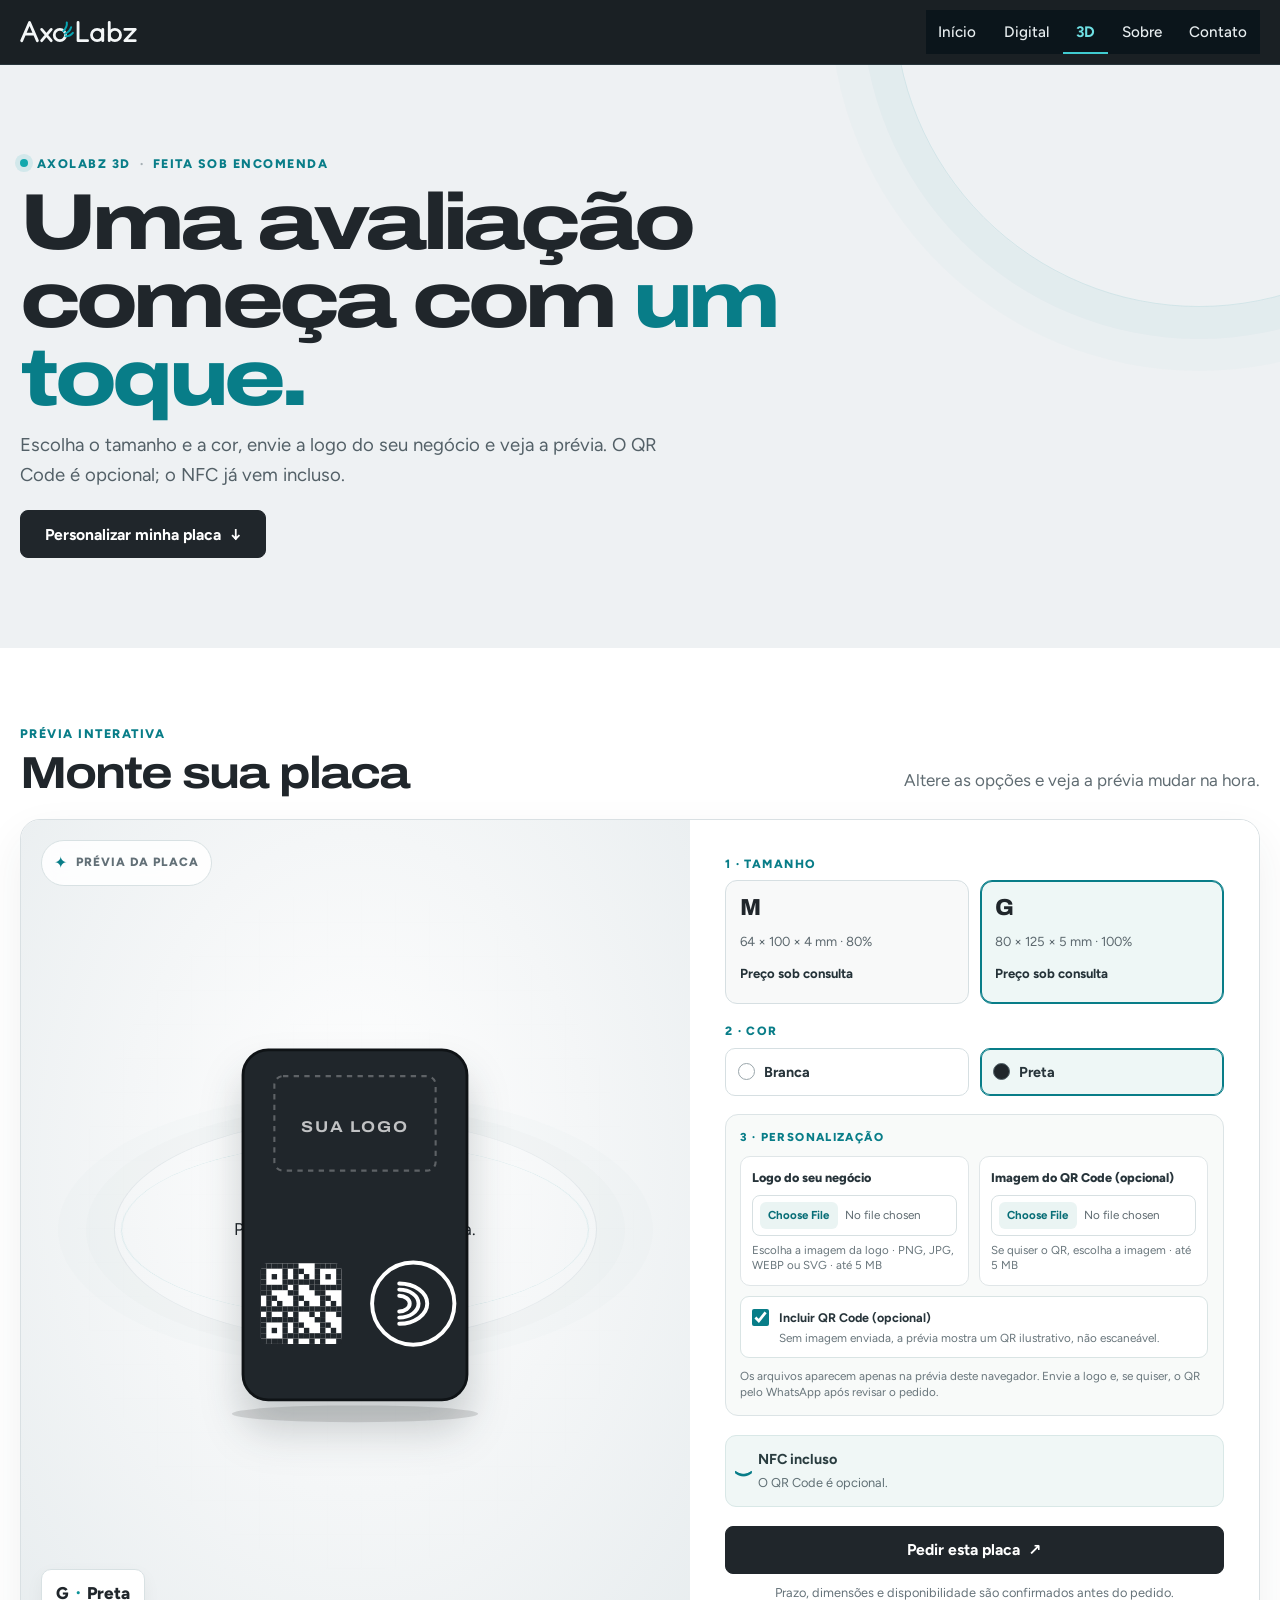
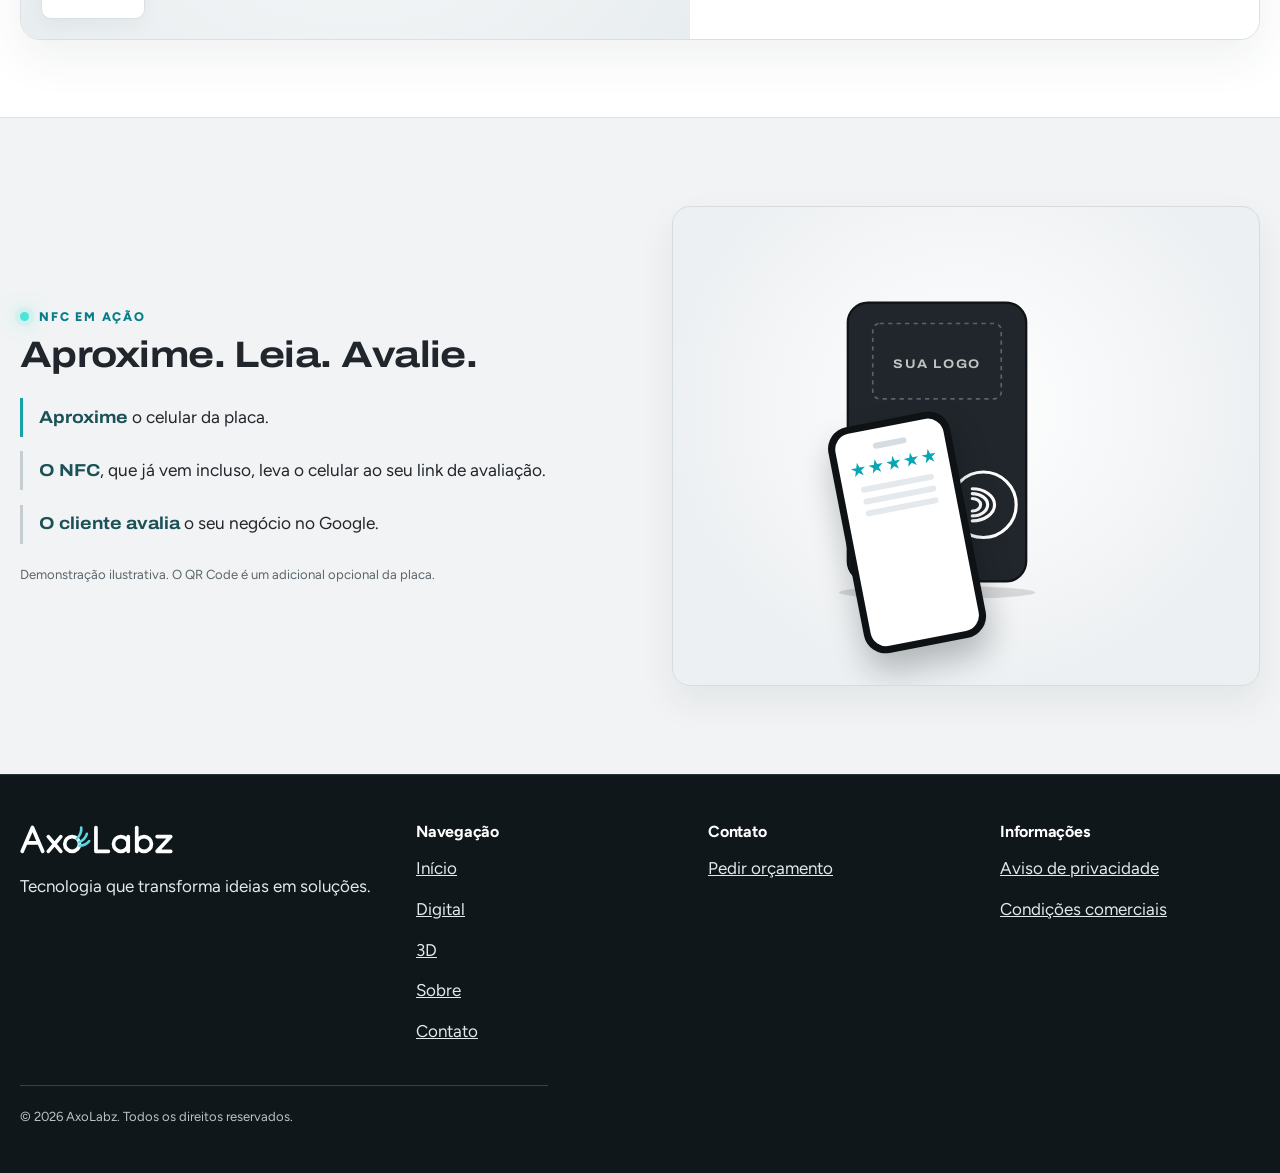
==== commit 79d9f232: "Add files via upload" ====
--- a/3d.html
+++ b/3d.html
@@ -33,7 +33,7 @@
 <div class="three-config-heading"><div><p class="three-kicker">PRÉVIA INTERATIVA</p><h2 id="simulator-title">Monte sua placa</h2></div><p>Altere as opções e veja a prévia mudar na hora.</p></div>
 <div class="three-configurator" data-product-viewer>
 <figure class="three-preview" aria-label="Prévia da placa selecionada"><span class="three-preview-grid" aria-hidden="true"></span><span class="three-preview-orbit" aria-hidden="true"></span>
-<div class="three-preview-options"><figure class="three-preview-variant" data-plate-option="M-branca" hidden><div data-photo="M-branca" data-alt="Placa M branca"><svg class="plate" viewBox="0 0 260 300" role="img" aria-label="Ilustração da placa M branca"><ellipse cx="130" cy="282" rx="70" ry="6" fill="#000" opacity=".12"/><rect x="66.0" y="72.0" width="128" height="200" rx="14" fill="#f7f9fa" stroke="#c3ccd3" stroke-width="2"/><g data-plate-default-copy><rect x="83.9" y="87.0" width="92.2" height="54.0" rx="5.0" fill="none" stroke="#1e2429" stroke-opacity=".28" stroke-width="1.2" stroke-dasharray="3.0 3.0"/><text x="130" y="118.9" text-anchor="middle" font-size="9.0" font-weight="700" letter-spacing="1.1" fill="#1e2429" opacity=".72">SUA LOGO</text></g><image data-plate-logo x="83.9" y="87.0" width="92.2" height="54.0" preserveAspectRatio="xMidYMid meet" style="display:none"/><g data-plate-qr-placeholder><rect x="76.2" y="194.0" width="46.1" height="46.1" rx="3.7" fill="#fff"/><g fill="#20262b"><rect x="76.24" y="194.00" width="3.07" height="3.07"/><rect x="79.31" y="194.00" width="3.07" height="3.07"/><rect x="82.38" y="194.00" width="3.07" height="3.07"/><rect x="85.46" y="194.00" width="3.07" height="3.07"/><rect x="88.53" y="194.00" width="3.07" height="3.07"/><rect x="91.60" y="194.00" width="3.07" height="3.07"/><rect x="94.67" y="194.00" width="3.07" height="3.07"/><rect x="106.96" y="194.00" width="3.07" height="3.07"/><rect x="110.03" y="194.00" width="3.07" height="3.07"/><rect x="113.10" y="194.00" width="3.07" height="3.07"/><rect x="116.18" y="194.00" width="3.07" height="3.07"/><rect x="119.25" y="194.00" width="3.07" height="3.07"/><rect x="76.24" y="197.07" width="3.07" height="3.07"/><rect x="88.53" y="197.07" width="3.07" height="3.07"/><rect x="94.67" y="197.07" width="3.07" height="3.07"/><rect x="97.74" y="197.07" width="3.07" height="3.07"/><rect x="106.96" y="197.07" width="3.07" height="3.07"/><rect x="119.25" y="197.07" width="3.07" height="3.07"/><rect x="76.24" y="200.14" width="3.07" height="3.07"/><rect x="82.38" y="200.14" width="3.07" height="3.07"/><rect x="88.53" y="200.14" width="3.07" height="3.07"/><rect x="94.67" y="200.14" width="3.07" height="3.07"/><rect x="100.82" y="200.14" width="3.07" height="3.07"/><rect x="106.96" y="200.14" width="3.07" height="3.07"/><rect x="113.10" y="200.14" width="3.07" height="3.07"/><rect x="119.25" y="200.14" width="3.07" height="3.07"/><rect x="76.24" y="203.22" width="3.07" height="3.07"/><rect x="88.53" y="203.22" width="3.07" height="3.07"/><rect x="91.60" y="203.22" width="3.07" height="3.07"/><rect x="94.67" y="203.22" width="3.07" height="3.07"/><rect x="97.74" y="203.22" width="3.07" height="3.07"/><rect x="100.82" y="203.22" width="3.07" height="3.07"/><rect x="103.89" y="203.22" width="3.07" height="3.07"/><rect x="106.96" y="203.22" width="3.07" height="3.07"/><rect x="119.25" y="203.22" width="3.07" height="3.07"/><rect x="76.24" y="206.29" width="3.07" height="3.07"/><rect x="79.31" y="206.29" width="3.07" height="3.07"/><rect x="82.38" y="206.29" width="3.07" height="3.07"/><rect x="85.46" y="206.29" width="3.07" height="3.07"/><rect x="88.53" y="206.29" width="3.07" height="3.07"/><rect x="94.67" y="206.29" width="3.07" height="3.07"/><rect x="103.89" y="206.29" width="3.07" height="3.07"/><rect x="106.96" y="206.29" width="3.07" height="3.07"/><rect x="110.03" y="206.29" width="3.07" height="3.07"/><rect x="113.10" y="206.29" width="3.07" height="3.07"/><rect x="116.18" y="206.29" width="3.07" height="3.07"/><rect x="119.25" y="206.29" width="3.07" height="3.07"/><rect x="76.24" y="209.36" width="3.07" height="3.07"/><rect x="79.31" y="209.36" width="3.07" height="3.07"/><rect x="91.60" y="209.36" width="3.07" height="3.07"/><rect x="94.67" y="209.36" width="3.07" height="3.07"/><rect x="106.96" y="209.36" width="3.07" height="3.07"/><rect x="110.03" y="209.36" width="3.07" height="3.07"/><rect x="79.31" y="212.43" width="3.07" height="3.07"/><rect x="82.38" y="212.43" width="3.07" height="3.07"/><rect x="94.67" y="212.43" width="3.07" height="3.07"/><rect x="97.74" y="212.43" width="3.07" height="3.07"/><rect x="110.03" y="212.43" width="3.07" height="3.07"/><rect x="113.10" y="212.43" width="3.07" height="3.07"/><rect x="79.31" y="215.50" width="3.07" height="3.07"/><rect x="85.46" y="215.50" width="3.07" height="3.07"/><rect x="94.67" y="215.50" width="3.07" height="3.07"/><rect x="100.82" y="215.50" width="3.07" height="3.07"/><rect x="110.03" y="215.50" width="3.07" height="3.07"/><rect x="116.18" y="215.50" width="3.07" height="3.07"/><rect x="76.24" y="218.58" width="3.07" height="3.07"/><rect x="79.31" y="218.58" width="3.07" height="3.07"/><rect x="82.38" y="218.58" width="3.07" height="3.07"/><rect x="85.46" y="218.58" width="3.07" height="3.07"/><rect x="88.53" y="218.58" width="3.07" height="3.07"/><rect x="91.60" y="218.58" width="3.07" height="3.07"/><rect x="94.67" y="218.58" width="3.07" height="3.07"/><rect x="97.74" y="218.58" width="3.07" height="3.07"/><rect x="100.82" y="218.58" width="3.07" height="3.07"/><rect x="103.89" y="218.58" width="3.07" height="3.07"/><rect x="106.96" y="218.58" width="3.07" height="3.07"/><rect x="110.03" y="218.58" width="3.07" height="3.07"/><rect x="113.10" y="218.58" width="3.07" height="3.07"/><rect x="116.18" y="218.58" width="3.07" height="3.07"/><rect x="119.25" y="218.58" width="3.07" height="3.07"/><rect x="79.31" y="221.65" width="3.07" height="3.07"/><rect x="88.53" y="221.65" width="3.07" height="3.07"/><rect x="94.67" y="221.65" width="3.07" height="3.07"/><rect x="103.89" y="221.65" width="3.07" height="3.07"/><rect x="110.03" y="221.65" width="3.07" height="3.07"/><rect x="119.25" y="221.65" width="3.07" height="3.07"/><rect x="76.24" y="224.72" width="3.07" height="3.07"/><rect x="79.31" y="224.72" width="3.07" height="3.07"/><rect x="82.38" y="224.72" width="3.07" height="3.07"/><rect x="85.46" y="224.72" width="3.07" height="3.07"/><rect x="88.53" y="224.72" width="3.07" height="3.07"/><rect x="91.60" y="224.72" width="3.07" height="3.07"/><rect x="94.67" y="224.72" width="3.07" height="3.07"/><rect x="106.96" y="224.72" width="3.07" height="3.07"/><rect x="110.03" y="224.72" width="3.07" height="3.07"/><rect x="76.24" y="227.79" width="3.07" height="3.07"/><rect x="88.53" y="227.79" width="3.07" height="3.07"/><rect x="94.67" y="227.79" width="3.07" height="3.07"/><rect x="97.74" y="227.79" width="3.07" height="3.07"/><rect x="110.03" y="227.79" width="3.07" height="3.07"/><rect x="113.10" y="227.79" width="3.07" height="3.07"/><rect x="76.24" y="230.86" width="3.07" height="3.07"/><rect x="82.38" y="230.86" width="3.07" height="3.07"/><rect x="88.53" y="230.86" width="3.07" height="3.07"/><rect x="94.67" y="230.86" width="3.07" height="3.07"/><rect x="100.82" y="230.86" width="3.07" height="3.07"/><rect x="110.03" y="230.86" width="3.07" height="3.07"/><rect x="116.18" y="230.86" width="3.07" height="3.07"/><rect x="76.24" y="233.94" width="3.07" height="3.07"/><rect x="88.53" y="233.94" width="3.07" height="3.07"/><rect x="91.60" y="233.94" width="3.07" height="3.07"/><rect x="94.67" y="233.94" width="3.07" height="3.07"/><rect x="97.74" y="233.94" width="3.07" height="3.07"/><rect x="100.82" y="233.94" width="3.07" height="3.07"/><rect x="103.89" y="233.94" width="3.07" height="3.07"/><rect x="106.96" y="233.94" width="3.07" height="3.07"/><rect x="110.03" y="233.94" width="3.07" height="3.07"/><rect x="113.10" y="233.94" width="3.07" height="3.07"/><rect x="116.18" y="233.94" width="3.07" height="3.07"/><rect x="119.25" y="233.94" width="3.07" height="3.07"/><rect x="76.24" y="237.01" width="3.07" height="3.07"/><rect x="79.31" y="237.01" width="3.07" height="3.07"/><rect x="82.38" y="237.01" width="3.07" height="3.07"/><rect x="85.46" y="237.01" width="3.07" height="3.07"/><rect x="88.53" y="237.01" width="3.07" height="3.07"/><rect x="94.67" y="237.01" width="3.07" height="3.07"/><rect x="103.89" y="237.01" width="3.07" height="3.07"/><rect x="110.03" y="237.01" width="3.07" height="3.07"/><rect x="119.25" y="237.01" width="3.07" height="3.07"/></g></g><rect data-plate-qr-bg x="76.2" y="194.0" width="46.1" height="46.1" rx="3.7" fill="#fff" style="display:none"/><image data-plate-qr x="76.2" y="194.0" width="46.1" height="46.1" preserveAspectRatio="xMidYMid meet" style="display:none"/><g data-plate-nfc-right><circle cx="163.3" cy="217.0" r="23.5" fill="none" stroke="#1e2429" stroke-width="2.2"/><g fill="none" stroke="#1e2429" stroke-width="2.2" stroke-linecap="round"><path d="M159.5 212.8 A6.0 6.0 0 0 1 159.5 221.2"/><path d="M163.0 209.3 A11.0 11.0 0 0 1 163.0 224.7"/><path d="M166.5 205.8 A16.0 16.0 0 0 1 166.5 228.2"/></g></g><g data-plate-nfc-center style="display:none"><circle cx="130.0" cy="217.0" r="23.5" fill="none" stroke="#1e2429" stroke-width="2.2"/><g fill="none" stroke="#1e2429" stroke-width="2.2" stroke-linecap="round"><path d="M126.2 212.8 A6.0 6.0 0 0 1 126.2 221.2"/><path d="M129.7 209.3 A11.0 11.0 0 0 1 129.7 224.7"/><path d="M133.2 205.8 A16.0 16.0 0 0 1 133.2 228.2"/></g></g></svg></div></figure><figure class="three-preview-variant" data-plate-option="M-preta" hidden><div data-photo="M-preta" data-alt="Placa M preta"><svg class="plate" viewBox="0 0 260 300" role="img" aria-label="Ilustração da placa M preta"><ellipse cx="130" cy="282" rx="70" ry="6" fill="#000" opacity=".12"/><rect x="66.0" y="72.0" width="128" height="200" rx="14" fill="#20262b" stroke="#0f1316" stroke-width="2"/><g data-plate-default-copy><rect x="83.9" y="87.0" width="92.2" height="54.0" rx="5.0" fill="none" stroke="#ffffff" stroke-opacity=".28" stroke-width="1.2" stroke-dasharray="3.0 3.0"/><text x="130" y="118.9" text-anchor="middle" font-size="9.0" font-weight="700" letter-spacing="1.1" fill="#ffffff" opacity=".72">SUA LOGO</text></g><image data-plate-logo x="83.9" y="87.0" width="92.2" height="54.0" preserveAspectRatio="xMidYMid meet" style="display:none"/><g data-plate-qr-placeholder><rect x="76.2" y="194.0" width="46.1" height="46.1" rx="3.7" fill="#fff"/><g fill="#20262b"><rect x="76.24" y="194.00" width="3.07" height="3.07"/><rect x="79.31" y="194.00" width="3.07" height="3.07"/><rect x="82.38" y="194.00" width="3.07" height="3.07"/><rect x="85.46" y="194.00" width="3.07" height="3.07"/><rect x="88.53" y="194.00" width="3.07" height="3.07"/><rect x="91.60" y="194.00" width="3.07" height="3.07"/><rect x="94.67" y="194.00" width="3.07" height="3.07"/><rect x="106.96" y="194.00" width="3.07" height="3.07"/><rect x="110.03" y="194.00" width="3.07" height="3.07"/><rect x="113.10" y="194.00" width="3.07" height="3.07"/><rect x="116.18" y="194.00" width="3.07" height="3.07"/><rect x="119.25" y="194.00" width="3.07" height="3.07"/><rect x="76.24" y="197.07" width="3.07" height="3.07"/><rect x="88.53" y="197.07" width="3.07" height="3.07"/><rect x="94.67" y="197.07" width="3.07" height="3.07"/><rect x="97.74" y="197.07" width="3.07" height="3.07"/><rect x="106.96" y="197.07" width="3.07" height="3.07"/><rect x="119.25" y="197.07" width="3.07" height="3.07"/><rect x="76.24" y="200.14" width="3.07" height="3.07"/><rect x="82.38" y="200.14" width="3.07" height="3.07"/><rect x="88.53" y="200.14" width="3.07" height="3.07"/><rect x="94.67" y="200.14" width="3.07" height="3.07"/><rect x="100.82" y="200.14" width="3.07" height="3.07"/><rect x="106.96" y="200.14" width="3.07" height="3.07"/><rect x="113.10" y="200.14" width="3.07" height="3.07"/><rect x="119.25" y="200.14" width="3.07" height="3.07"/><rect x="76.24" y="203.22" width="3.07" height="3.07"/><rect x="88.53" y="203.22" width="3.07" height="3.07"/><rect x="91.60" y="203.22" width="3.07" height="3.07"/><rect x="94.67" y="203.22" width="3.07" height="3.07"/><rect x="97.74" y="203.22" width="3.07" height="3.07"/><rect x="100.82" y="203.22" width="3.07" height="3.07"/><rect x="103.89" y="203.22" width="3.07" height="3.07"/><rect x="106.96" y="203.22" width="3.07" height="3.07"/><rect x="119.25" y="203.22" width="3.07" height="3.07"/><rect x="76.24" y="206.29" width="3.07" height="3.07"/><rect x="79.31" y="206.29" width="3.07" height="3.07"/><rect x="82.38" y="206.29" width="3.07" height="3.07"/><rect x="85.46" y="206.29" width="3.07" height="3.07"/><rect x="88.53" y="206.29" width="3.07" height="3.07"/><rect x="94.67" y="206.29" width="3.07" height="3.07"/><rect x="103.89" y="206.29" width="3.07" height="3.07"/><rect x="106.96" y="206.29" width="3.07" height="3.07"/><rect x="110.03" y="206.29" width="3.07" height="3.07"/><rect x="113.10" y="206.29" width="3.07" height="3.07"/><rect x="116.18" y="206.29" width="3.07" height="3.07"/><rect x="119.25" y="206.29" width="3.07" height="3.07"/><rect x="76.24" y="209.36" width="3.07" height="3.07"/><rect x="79.31" y="209.36" width="3.07" height="3.07"/><rect x="91.60" y="209.36" width="3.07" height="3.07"/><rect x="94.67" y="209.36" width="3.07" height="3.07"/><rect x="106.96" y="209.36" width="3.07" height="3.07"/><rect x="110.03" y="209.36" width="3.07" height="3.07"/><rect x="79.31" y="212.43" width="3.07" height="3.07"/><rect x="82.38" y="212.43" width="3.07" height="3.07"/><rect x="94.67" y="212.43" width="3.07" height="3.07"/><rect x="97.74" y="212.43" width="3.07" height="3.07"/><rect x="110.03" y="212.43" width="3.07" height="3.07"/><rect x="113.10" y="212.43" width="3.07" height="3.07"/><rect x="79.31" y="215.50" width="3.07" height="3.07"/><rect x="85.46" y="215.50" width="3.07" height="3.07"/><rect x="94.67" y="215.50" width="3.07" height="3.07"/><rect x="100.82" y="215.50" width="3.07" height="3.07"/><rect x="110.03" y="215.50" width="3.07" height="3.07"/><rect x="116.18" y="215.50" width="3.07" height="3.07"/><rect x="76.24" y="218.58" width="3.07" height="3.07"/><rect x="79.31" y="218.58" width="3.07" height="3.07"/><rect x="82.38" y="218.58" width="3.07" height="3.07"/><rect x="85.46" y="218.58" width="3.07" height="3.07"/><rect x="88.53" y="218.58" width="3.07" height="3.07"/><rect x="91.60" y="218.58" width="3.07" height="3.07"/><rect x="94.67" y="218.58" width="3.07" height="3.07"/><rect x="97.74" y="218.58" width="3.07" height="3.07"/><rect x="100.82" y="218.58" width="3.07" height="3.07"/><rect x="103.89" y="218.58" width="3.07" height="3.07"/><rect x="106.96" y="218.58" width="3.07" height="3.07"/><rect x="110.03" y="218.58" width="3.07" height="3.07"/><rect x="113.10" y="218.58" width="3.07" height="3.07"/><rect x="116.18" y="218.58" width="3.07" height="3.07"/><rect x="119.25" y="218.58" width="3.07" height="3.07"/><rect x="79.31" y="221.65" width="3.07" height="3.07"/><rect x="88.53" y="221.65" width="3.07" height="3.07"/><rect x="94.67" y="221.65" width="3.07" height="3.07"/><rect x="103.89" y="221.65" width="3.07" height="3.07"/><rect x="110.03" y="221.65" width="3.07" height="3.07"/><rect x="119.25" y="221.65" width="3.07" height="3.07"/><rect x="76.24" y="224.72" width="3.07" height="3.07"/><rect x="79.31" y="224.72" width="3.07" height="3.07"/><rect x="82.38" y="224.72" width="3.07" height="3.07"/><rect x="85.46" y="224.72" width="3.07" height="3.07"/><rect x="88.53" y="224.72" width="3.07" height="3.07"/><rect x="91.60" y="224.72" width="3.07" height="3.07"/><rect x="94.67" y="224.72" width="3.07" height="3.07"/><rect x="106.96" y="224.72" width="3.07" height="3.07"/><rect x="110.03" y="224.72" width="3.07" height="3.07"/><rect x="76.24" y="227.79" width="3.07" height="3.07"/><rect x="88.53" y="227.79" width="3.07" height="3.07"/><rect x="94.67" y="227.79" width="3.07" height="3.07"/><rect x="97.74" y="227.79" width="3.07" height="3.07"/><rect x="110.03" y="227.79" width="3.07" height="3.07"/><rect x="113.10" y="227.79" width="3.07" height="3.07"/><rect x="76.24" y="230.86" width="3.07" height="3.07"/><rect x="82.38" y="230.86" width="3.07" height="3.07"/><rect x="88.53" y="230.86" width="3.07" height="3.07"/><rect x="94.67" y="230.86" width="3.07" height="3.07"/><rect x="100.82" y="230.86" width="3.07" height="3.07"/><rect x="110.03" y="230.86" width="3.07" height="3.07"/><rect x="116.18" y="230.86" width="3.07" height="3.07"/><rect x="76.24" y="233.94" width="3.07" height="3.07"/><rect x="88.53" y="233.94" width="3.07" height="3.07"/><rect x="91.60" y="233.94" width="3.07" height="3.07"/><rect x="94.67" y="233.94" width="3.07" height="3.07"/><rect x="97.74" y="233.94" width="3.07" height="3.07"/><rect x="100.82" y="233.94" width="3.07" height="3.07"/><rect x="103.89" y="233.94" width="3.07" height="3.07"/><rect x="106.96" y="233.94" width="3.07" height="3.07"/><rect x="110.03" y="233.94" width="3.07" height="3.07"/><rect x="113.10" y="233.94" width="3.07" height="3.07"/><rect x="116.18" y="233.94" width="3.07" height="3.07"/><rect x="119.25" y="233.94" width="3.07" height="3.07"/><rect x="76.24" y="237.01" width="3.07" height="3.07"/><rect x="79.31" y="237.01" width="3.07" height="3.07"/><rect x="82.38" y="237.01" width="3.07" height="3.07"/><rect x="85.46" y="237.01" width="3.07" height="3.07"/><rect x="88.53" y="237.01" width="3.07" height="3.07"/><rect x="94.67" y="237.01" width="3.07" height="3.07"/><rect x="103.89" y="237.01" width="3.07" height="3.07"/><rect x="110.03" y="237.01" width="3.07" height="3.07"/><rect x="119.25" y="237.01" width="3.07" height="3.07"/></g></g><rect data-plate-qr-bg x="76.2" y="194.0" width="46.1" height="46.1" rx="3.7" fill="#fff" style="display:none"/><image data-plate-qr x="76.2" y="194.0" width="46.1" height="46.1" preserveAspectRatio="xMidYMid meet" style="display:none"/><g data-plate-nfc-right><circle cx="163.3" cy="217.0" r="23.5" fill="none" stroke="#ffffff" stroke-width="2.2"/><g fill="none" stroke="#ffffff" stroke-width="2.2" stroke-linecap="round"><path d="M159.5 212.8 A6.0 6.0 0 0 1 159.5 221.2"/><path d="M163.0 209.3 A11.0 11.0 0 0 1 163.0 224.7"/><path d="M166.5 205.8 A16.0 16.0 0 0 1 166.5 228.2"/></g></g><g data-plate-nfc-center style="display:none"><circle cx="130.0" cy="217.0" r="23.5" fill="none" stroke="#ffffff" stroke-width="2.2"/><g fill="none" stroke="#ffffff" stroke-width="2.2" stroke-linecap="round"><path d="M126.2 212.8 A6.0 6.0 0 0 1 126.2 221.2"/><path d="M129.7 209.3 A11.0 11.0 0 0 1 129.7 224.7"/><path d="M133.2 205.8 A16.0 16.0 0 0 1 133.2 228.2"/></g></g></svg></div></figure><figure class="three-preview-variant" data-plate-option="G-branca" hidden><div data-photo="G-branca" data-alt="Placa G branca"><svg class="plate" viewBox="0 0 260 300" role="img" aria-label="Ilustração da placa G branca"><ellipse cx="130" cy="282" rx="88" ry="6" fill="#000" opacity=".12"/><rect x="50.0" y="22.0" width="160" height="250" rx="18" fill="#f7f9fa" stroke="#c3ccd3" stroke-width="2"/><g data-plate-default-copy><rect x="72.4" y="40.8" width="115.2" height="67.5" rx="6.2" fill="none" stroke="#1e2429" stroke-opacity=".28" stroke-width="1.5" stroke-dasharray="3.8 3.8"/><text x="130" y="80.6" text-anchor="middle" font-size="11.2" font-weight="700" letter-spacing="1.4" fill="#1e2429" opacity=".72">SUA LOGO</text></g><image data-plate-logo x="72.4" y="40.8" width="115.2" height="67.5" preserveAspectRatio="xMidYMid meet" style="display:none"/><g data-plate-qr-placeholder><rect x="62.8" y="174.5" width="57.6" height="57.6" rx="4.6" fill="#fff"/><g fill="#20262b"><rect x="62.80" y="174.50" width="3.84" height="3.84"/><rect x="66.64" y="174.50" width="3.84" height="3.84"/><rect x="70.48" y="174.50" width="3.84" height="3.84"/><rect x="74.32" y="174.50" width="3.84" height="3.84"/><rect x="78.16" y="174.50" width="3.84" height="3.84"/><rect x="82.00" y="174.50" width="3.84" height="3.84"/><rect x="85.84" y="174.50" width="3.84" height="3.84"/><rect x="101.20" y="174.50" width="3.84" height="3.84"/><rect x="105.04" y="174.50" width="3.84" height="3.84"/><rect x="108.88" y="174.50" width="3.84" height="3.84"/><rect x="112.72" y="174.50" width="3.84" height="3.84"/><rect x="116.56" y="174.50" width="3.84" height="3.84"/><rect x="62.80" y="178.34" width="3.84" height="3.84"/><rect x="78.16" y="178.34" width="3.84" height="3.84"/><rect x="85.84" y="178.34" width="3.84" height="3.84"/><rect x="89.68" y="178.34" width="3.84" height="3.84"/><rect x="101.20" y="178.34" width="3.84" height="3.84"/><rect x="116.56" y="178.34" width="3.84" height="3.84"/><rect x="62.80" y="182.18" width="3.84" height="3.84"/><rect x="70.48" y="182.18" width="3.84" height="3.84"/><rect x="78.16" y="182.18" width="3.84" height="3.84"/><rect x="85.84" y="182.18" width="3.84" height="3.84"/><rect x="93.52" y="182.18" width="3.84" height="3.84"/><rect x="101.20" y="182.18" width="3.84" height="3.84"/><rect x="108.88" y="182.18" width="3.84" height="3.84"/><rect x="116.56" y="182.18" width="3.84" height="3.84"/><rect x="62.80" y="186.02" width="3.84" height="3.84"/><rect x="78.16" y="186.02" width="3.84" height="3.84"/><rect x="82.00" y="186.02" width="3.84" height="3.84"/><rect x="85.84" y="186.02" width="3.84" height="3.84"/><rect x="89.68" y="186.02" width="3.84" height="3.84"/><rect x="93.52" y="186.02" width="3.84" height="3.84"/><rect x="97.36" y="186.02" width="3.84" height="3.84"/><rect x="101.20" y="186.02" width="3.84" height="3.84"/><rect x="116.56" y="186.02" width="3.84" height="3.84"/><rect x="62.80" y="189.86" width="3.84" height="3.84"/><rect x="66.64" y="189.86" width="3.84" height="3.84"/><rect x="70.48" y="189.86" width="3.84" height="3.84"/><rect x="74.32" y="189.86" width="3.84" height="3.84"/><rect x="78.16" y="189.86" width="3.84" height="3.84"/><rect x="85.84" y="189.86" width="3.84" height="3.84"/><rect x="97.36" y="189.86" width="3.84" height="3.84"/><rect x="101.20" y="189.86" width="3.84" height="3.84"/><rect x="105.04" y="189.86" width="3.84" height="3.84"/><rect x="108.88" y="189.86" width="3.84" height="3.84"/><rect x="112.72" y="189.86" width="3.84" height="3.84"/><rect x="116.56" y="189.86" width="3.84" height="3.84"/><rect x="62.80" y="193.70" width="3.84" height="3.84"/><rect x="66.64" y="193.70" width="3.84" height="3.84"/><rect x="82.00" y="193.70" width="3.84" height="3.84"/><rect x="85.84" y="193.70" width="3.84" height="3.84"/><rect x="101.20" y="193.70" width="3.84" height="3.84"/><rect x="105.04" y="193.70" width="3.84" height="3.84"/><rect x="66.64" y="197.54" width="3.84" height="3.84"/><rect x="70.48" y="197.54" width="3.84" height="3.84"/><rect x="85.84" y="197.54" width="3.84" height="3.84"/><rect x="89.68" y="197.54" width="3.84" height="3.84"/><rect x="105.04" y="197.54" width="3.84" height="3.84"/><rect x="108.88" y="197.54" width="3.84" height="3.84"/><rect x="66.64" y="201.38" width="3.84" height="3.84"/><rect x="74.32" y="201.38" width="3.84" height="3.84"/><rect x="85.84" y="201.38" width="3.84" height="3.84"/><rect x="93.52" y="201.38" width="3.84" height="3.84"/><rect x="105.04" y="201.38" width="3.84" height="3.84"/><rect x="112.72" y="201.38" width="3.84" height="3.84"/><rect x="62.80" y="205.22" width="3.84" height="3.84"/><rect x="66.64" y="205.22" width="3.84" height="3.84"/><rect x="70.48" y="205.22" width="3.84" height="3.84"/><rect x="74.32" y="205.22" width="3.84" height="3.84"/><rect x="78.16" y="205.22" width="3.84" height="3.84"/><rect x="82.00" y="205.22" width="3.84" height="3.84"/><rect x="85.84" y="205.22" width="3.84" height="3.84"/><rect x="89.68" y="205.22" width="3.84" height="3.84"/><rect x="93.52" y="205.22" width="3.84" height="3.84"/><rect x="97.36" y="205.22" width="3.84" height="3.84"/><rect x="101.20" y="205.22" width="3.84" height="3.84"/><rect x="105.04" y="205.22" width="3.84" height="3.84"/><rect x="108.88" y="205.22" width="3.84" height="3.84"/><rect x="112.72" y="205.22" width="3.84" height="3.84"/><rect x="116.56" y="205.22" width="3.84" height="3.84"/><rect x="66.64" y="209.06" width="3.84" height="3.84"/><rect x="78.16" y="209.06" width="3.84" height="3.84"/><rect x="85.84" y="209.06" width="3.84" height="3.84"/><rect x="97.36" y="209.06" width="3.84" height="3.84"/><rect x="105.04" y="209.06" width="3.84" height="3.84"/><rect x="116.56" y="209.06" width="3.84" height="3.84"/><rect x="62.80" y="212.90" width="3.84" height="3.84"/><rect x="66.64" y="212.90" width="3.84" height="3.84"/><rect x="70.48" y="212.90" width="3.84" height="3.84"/><rect x="74.32" y="212.90" width="3.84" height="3.84"/><rect x="78.16" y="212.90" width="3.84" height="3.84"/><rect x="82.00" y="212.90" width="3.84" height="3.84"/><rect x="85.84" y="212.90" width="3.84" height="3.84"/><rect x="101.20" y="212.90" width="3.84" height="3.84"/><rect x="105.04" y="212.90" width="3.84" height="3.84"/><rect x="62.80" y="216.74" width="3.84" height="3.84"/><rect x="78.16" y="216.74" width="3.84" height="3.84"/><rect x="85.84" y="216.74" width="3.84" height="3.84"/><rect x="89.68" y="216.74" width="3.84" height="3.84"/><rect x="105.04" y="216.74" width="3.84" height="3.84"/><rect x="108.88" y="216.74" width="3.84" height="3.84"/><rect x="62.80" y="220.58" width="3.84" height="3.84"/><rect x="70.48" y="220.58" width="3.84" height="3.84"/><rect x="78.16" y="220.58" width="3.84" height="3.84"/><rect x="85.84" y="220.58" width="3.84" height="3.84"/><rect x="93.52" y="220.58" width="3.84" height="3.84"/><rect x="105.04" y="220.58" width="3.84" height="3.84"/><rect x="112.72" y="220.58" width="3.84" height="3.84"/><rect x="62.80" y="224.42" width="3.84" height="3.84"/><rect x="78.16" y="224.42" width="3.84" height="3.84"/><rect x="82.00" y="224.42" width="3.84" height="3.84"/><rect x="85.84" y="224.42" width="3.84" height="3.84"/><rect x="89.68" y="224.42" width="3.84" height="3.84"/><rect x="93.52" y="224.42" width="3.84" height="3.84"/><rect x="97.36" y="224.42" width="3.84" height="3.84"/><rect x="101.20" y="224.42" width="3.84" height="3.84"/><rect x="105.04" y="224.42" width="3.84" height="3.84"/><rect x="108.88" y="224.42" width="3.84" height="3.84"/><rect x="112.72" y="224.42" width="3.84" height="3.84"/><rect x="116.56" y="224.42" width="3.84" height="3.84"/><rect x="62.80" y="228.26" width="3.84" height="3.84"/><rect x="66.64" y="228.26" width="3.84" height="3.84"/><rect x="70.48" y="228.26" width="3.84" height="3.84"/><rect x="74.32" y="228.26" width="3.84" height="3.84"/><rect x="78.16" y="228.26" width="3.84" height="3.84"/><rect x="85.84" y="228.26" width="3.84" height="3.84"/><rect x="97.36" y="228.26" width="3.84" height="3.84"/><rect x="105.04" y="228.26" width="3.84" height="3.84"/><rect x="116.56" y="228.26" width="3.84" height="3.84"/></g></g><rect data-plate-qr-bg x="62.8" y="174.5" width="57.6" height="57.6" rx="4.6" fill="#fff" style="display:none"/><image data-plate-qr x="62.8" y="174.5" width="57.6" height="57.6" preserveAspectRatio="xMidYMid meet" style="display:none"/><g data-plate-nfc-right><circle cx="171.6" cy="203.3" r="29.4" fill="none" stroke="#1e2429" stroke-width="2.8"/><g fill="none" stroke="#1e2429" stroke-width="2.8" stroke-linecap="round"><path d="M166.8 198.1 A7.5 7.5 0 0 1 166.8 208.6"/><path d="M171.2 193.7 A13.8 13.8 0 0 1 171.2 212.9"/><path d="M175.6 189.3 A20.0 20.0 0 0 1 175.6 217.3"/></g></g><g data-plate-nfc-center style="display:none"><circle cx="130.0" cy="203.3" r="29.4" fill="none" stroke="#1e2429" stroke-width="2.8"/><g fill="none" stroke="#1e2429" stroke-width="2.8" stroke-linecap="round"><path d="M125.2 198.1 A7.5 7.5 0 0 1 125.2 208.6"/><path d="M129.6 193.7 A13.8 13.8 0 0 1 129.6 212.9"/><path d="M134.0 189.3 A20.0 20.0 0 0 1 134.0 217.3"/></g></g></svg></div></figure><figure class="three-preview-variant is-active" data-plate-option="G-preta"><div data-photo="G-preta" data-alt="Placa G preta"><svg class="plate" viewBox="0 0 260 300" role="img" aria-label="Ilustração da placa G preta"><ellipse cx="130" cy="282" rx="88" ry="6" fill="#000" opacity=".12"/><rect x="50.0" y="22.0" width="160" height="250" rx="18" fill="#20262b" stroke="#0f1316" stroke-width="2"/><g data-plate-default-copy><rect x="72.4" y="40.8" width="115.2" height="67.5" rx="6.2" fill="none" stroke="#ffffff" stroke-opacity=".28" stroke-width="1.5" stroke-dasharray="3.8 3.8"/><text x="130" y="80.6" text-anchor="middle" font-size="11.2" font-weight="700" letter-spacing="1.4" fill="#ffffff" opacity=".72">SUA LOGO</text></g><image data-plate-logo x="72.4" y="40.8" width="115.2" height="67.5" preserveAspectRatio="xMidYMid meet" style="display:none"/><g data-plate-qr-placeholder><rect x="62.8" y="174.5" width="57.6" height="57.6" rx="4.6" fill="#fff"/><g fill="#20262b"><rect x="62.80" y="174.50" width="3.84" height="3.84"/><rect x="66.64" y="174.50" width="3.84" height="3.84"/><rect x="70.48" y="174.50" width="3.84" height="3.84"/><rect x="74.32" y="174.50" width="3.84" height="3.84"/><rect x="78.16" y="174.50" width="3.84" height="3.84"/><rect x="82.00" y="174.50" width="3.84" height="3.84"/><rect x="85.84" y="174.50" width="3.84" height="3.84"/><rect x="101.20" y="174.50" width="3.84" height="3.84"/><rect x="105.04" y="174.50" width="3.84" height="3.84"/><rect x="108.88" y="174.50" width="3.84" height="3.84"/><rect x="112.72" y="174.50" width="3.84" height="3.84"/><rect x="116.56" y="174.50" width="3.84" height="3.84"/><rect x="62.80" y="178.34" width="3.84" height="3.84"/><rect x="78.16" y="178.34" width="3.84" height="3.84"/><rect x="85.84" y="178.34" width="3.84" height="3.84"/><rect x="89.68" y="178.34" width="3.84" height="3.84"/><rect x="101.20" y="178.34" width="3.84" height="3.84"/><rect x="116.56" y="178.34" width="3.84" height="3.84"/><rect x="62.80" y="182.18" width="3.84" height="3.84"/><rect x="70.48" y="182.18" width="3.84" height="3.84"/><rect x="78.16" y="182.18" width="3.84" height="3.84"/><rect x="85.84" y="182.18" width="3.84" height="3.84"/><rect x="93.52" y="182.18" width="3.84" height="3.84"/><rect x="101.20" y="182.18" width="3.84" height="3.84"/><rect x="108.88" y="182.18" width="3.84" height="3.84"/><rect x="116.56" y="182.18" width="3.84" height="3.84"/><rect x="62.80" y="186.02" width="3.84" height="3.84"/><rect x="78.16" y="186.02" width="3.84" height="3.84"/><rect x="82.00" y="186.02" width="3.84" height="3.84"/><rect x="85.84" y="186.02" width="3.84" height="3.84"/><rect x="89.68" y="186.02" width="3.84" height="3.84"/><rect x="93.52" y="186.02" width="3.84" height="3.84"/><rect x="97.36" y="186.02" width="3.84" height="3.84"/><rect x="101.20" y="186.02" width="3.84" height="3.84"/><rect x="116.56" y="186.02" width="3.84" height="3.84"/><rect x="62.80" y="189.86" width="3.84" height="3.84"/><rect x="66.64" y="189.86" width="3.84" height="3.84"/><rect x="70.48" y="189.86" width="3.84" height="3.84"/><rect x="74.32" y="189.86" width="3.84" height="3.84"/><rect x="78.16" y="189.86" width="3.84" height="3.84"/><rect x="85.84" y="189.86" width="3.84" height="3.84"/><rect x="97.36" y="189.86" width="3.84" height="3.84"/><rect x="101.20" y="189.86" width="3.84" height="3.84"/><rect x="105.04" y="189.86" width="3.84" height="3.84"/><rect x="108.88" y="189.86" width="3.84" height="3.84"/><rect x="112.72" y="189.86" width="3.84" height="3.84"/><rect x="116.56" y="189.86" width="3.84" height="3.84"/><rect x="62.80" y="193.70" width="3.84" height="3.84"/><rect x="66.64" y="193.70" width="3.84" height="3.84"/><rect x="82.00" y="193.70" width="3.84" height="3.84"/><rect x="85.84" y="193.70" width="3.84" height="3.84"/><rect x="101.20" y="193.70" width="3.84" height="3.84"/><rect x="105.04" y="193.70" width="3.84" height="3.84"/><rect x="66.64" y="197.54" width="3.84" height="3.84"/><rect x="70.48" y="197.54" width="3.84" height="3.84"/><rect x="85.84" y="197.54" width="3.84" height="3.84"/><rect x="89.68" y="197.54" width="3.84" height="3.84"/><rect x="105.04" y="197.54" width="3.84" height="3.84"/><rect x="108.88" y="197.54" width="3.84" height="3.84"/><rect x="66.64" y="201.38" width="3.84" height="3.84"/><rect x="74.32" y="201.38" width="3.84" height="3.84"/><rect x="85.84" y="201.38" width="3.84" height="3.84"/><rect x="93.52" y="201.38" width="3.84" height="3.84"/><rect x="105.04" y="201.38" width="3.84" height="3.84"/><rect x="112.72" y="201.38" width="3.84" height="3.84"/><rect x="62.80" y="205.22" width="3.84" height="3.84"/><rect x="66.64" y="205.22" width="3.84" height="3.84"/><rect x="70.48" y="205.22" width="3.84" height="3.84"/><rect x="74.32" y="205.22" width="3.84" height="3.84"/><rect x="78.16" y="205.22" width="3.84" height="3.84"/><rect x="82.00" y="205.22" width="3.84" height="3.84"/><rect x="85.84" y="205.22" width="3.84" height="3.84"/><rect x="89.68" y="205.22" width="3.84" height="3.84"/><rect x="93.52" y="205.22" width="3.84" height="3.84"/><rect x="97.36" y="205.22" width="3.84" height="3.84"/><rect x="101.20" y="205.22" width="3.84" height="3.84"/><rect x="105.04" y="205.22" width="3.84" height="3.84"/><rect x="108.88" y="205.22" width="3.84" height="3.84"/><rect x="112.72" y="205.22" width="3.84" height="3.84"/><rect x="116.56" y="205.22" width="3.84" height="3.84"/><rect x="66.64" y="209.06" width="3.84" height="3.84"/><rect x="78.16" y="209.06" width="3.84" height="3.84"/><rect x="85.84" y="209.06" width="3.84" height="3.84"/><rect x="97.36" y="209.06" width="3.84" height="3.84"/><rect x="105.04" y="209.06" width="3.84" height="3.84"/><rect x="116.56" y="209.06" width="3.84" height="3.84"/><rect x="62.80" y="212.90" width="3.84" height="3.84"/><rect x="66.64" y="212.90" width="3.84" height="3.84"/><rect x="70.48" y="212.90" width="3.84" height="3.84"/><rect x="74.32" y="212.90" width="3.84" height="3.84"/><rect x="78.16" y="212.90" width="3.84" height="3.84"/><rect x="82.00" y="212.90" width="3.84" height="3.84"/><rect x="85.84" y="212.90" width="3.84" height="3.84"/><rect x="101.20" y="212.90" width="3.84" height="3.84"/><rect x="105.04" y="212.90" width="3.84" height="3.84"/><rect x="62.80" y="216.74" width="3.84" height="3.84"/><rect x="78.16" y="216.74" width="3.84" height="3.84"/><rect x="85.84" y="216.74" width="3.84" height="3.84"/><rect x="89.68" y="216.74" width="3.84" height="3.84"/><rect x="105.04" y="216.74" width="3.84" height="3.84"/><rect x="108.88" y="216.74" width="3.84" height="3.84"/><rect x="62.80" y="220.58" width="3.84" height="3.84"/><rect x="70.48" y="220.58" width="3.84" height="3.84"/><rect x="78.16" y="220.58" width="3.84" height="3.84"/><rect x="85.84" y="220.58" width="3.84" height="3.84"/><rect x="93.52" y="220.58" width="3.84" height="3.84"/><rect x="105.04" y="220.58" width="3.84" height="3.84"/><rect x="112.72" y="220.58" width="3.84" height="3.84"/><rect x="62.80" y="224.42" width="3.84" height="3.84"/><rect x="78.16" y="224.42" width="3.84" height="3.84"/><rect x="82.00" y="224.42" width="3.84" height="3.84"/><rect x="85.84" y="224.42" width="3.84" height="3.84"/><rect x="89.68" y="224.42" width="3.84" height="3.84"/><rect x="93.52" y="224.42" width="3.84" height="3.84"/><rect x="97.36" y="224.42" width="3.84" height="3.84"/><rect x="101.20" y="224.42" width="3.84" height="3.84"/><rect x="105.04" y="224.42" width="3.84" height="3.84"/><rect x="108.88" y="224.42" width="3.84" height="3.84"/><rect x="112.72" y="224.42" width="3.84" height="3.84"/><rect x="116.56" y="224.42" width="3.84" height="3.84"/><rect x="62.80" y="228.26" width="3.84" height="3.84"/><rect x="66.64" y="228.26" width="3.84" height="3.84"/><rect x="70.48" y="228.26" width="3.84" height="3.84"/><rect x="74.32" y="228.26" width="3.84" height="3.84"/><rect x="78.16" y="228.26" width="3.84" height="3.84"/><rect x="85.84" y="228.26" width="3.84" height="3.84"/><rect x="97.36" y="228.26" width="3.84" height="3.84"/><rect x="105.04" y="228.26" width="3.84" height="3.84"/><rect x="116.56" y="228.26" width="3.84" height="3.84"/></g></g><rect data-plate-qr-bg x="62.8" y="174.5" width="57.6" height="57.6" rx="4.6" fill="#fff" style="display:none"/><image data-plate-qr x="62.8" y="174.5" width="57.6" height="57.6" preserveAspectRatio="xMidYMid meet" style="display:none"/><g data-plate-nfc-right><circle cx="171.6" cy="203.3" r="29.4" fill="none" stroke="#ffffff" stroke-width="2.8"/><g fill="none" stroke="#ffffff" stroke-width="2.8" stroke-linecap="round"><path d="M166.8 198.1 A7.5 7.5 0 0 1 166.8 208.6"/><path d="M171.2 193.7 A13.8 13.8 0 0 1 171.2 212.9"/><path d="M175.6 189.3 A20.0 20.0 0 0 1 175.6 217.3"/></g></g><g data-plate-nfc-center style="display:none"><circle cx="130.0" cy="203.3" r="29.4" fill="none" stroke="#ffffff" stroke-width="2.8"/><g fill="none" stroke="#ffffff" stroke-width="2.8" stroke-linecap="round"><path d="M125.2 198.1 A7.5 7.5 0 0 1 125.2 208.6"/><path d="M129.6 193.7 A13.8 13.8 0 0 1 129.6 212.9"/><path d="M134.0 189.3 A20.0 20.0 0 0 1 134.0 217.3"/></g></g></svg></div></figure></div>
+<div class="three-preview-options"><figure class="three-preview-variant" data-plate-option="M-branca" hidden><div data-photo="M-branca" data-alt="Placa M branca"><svg class="plate" viewBox="0 0 260 300" role="img" aria-label="Ilustração da placa M branca"><ellipse cx="130" cy="282" rx="70" ry="6" fill="#000" opacity=".12"/><rect x="66.0" y="72.0" width="128" height="200" rx="14" fill="#f7f9fa" stroke="#c3ccd3" stroke-width="2"/><g data-plate-default-copy><rect x="83.9" y="87.0" width="92.2" height="54.0" rx="5.0" fill="none" stroke="#1e2429" stroke-opacity=".28" stroke-width="1.2" stroke-dasharray="3.0 3.0"/><text x="130" y="118.9" text-anchor="middle" font-size="9.0" font-weight="700" letter-spacing="1.1" fill="#1e2429" opacity=".72">SUA LOGO</text></g><image data-plate-logo x="83.9" y="87.0" width="92.2" height="54.0" preserveAspectRatio="xMidYMid meet" style="display:none"/><g data-plate-qr-placeholder><rect x="76.2" y="194.0" width="46.1" height="46.1" rx="3.7" fill="#fff"/><g fill="#20262b"><rect x="76.24" y="194.00" width="3.07" height="3.07"/><rect x="79.31" y="194.00" width="3.07" height="3.07"/><rect x="82.38" y="194.00" width="3.07" height="3.07"/><rect x="85.46" y="194.00" width="3.07" height="3.07"/><rect x="88.53" y="194.00" width="3.07" height="3.07"/><rect x="91.60" y="194.00" width="3.07" height="3.07"/><rect x="94.67" y="194.00" width="3.07" height="3.07"/><rect x="106.96" y="194.00" width="3.07" height="3.07"/><rect x="110.03" y="194.00" width="3.07" height="3.07"/><rect x="113.10" y="194.00" width="3.07" height="3.07"/><rect x="116.18" y="194.00" width="3.07" height="3.07"/><rect x="119.25" y="194.00" width="3.07" height="3.07"/><rect x="76.24" y="197.07" width="3.07" height="3.07"/><rect x="88.53" y="197.07" width="3.07" height="3.07"/><rect x="94.67" y="197.07" width="3.07" height="3.07"/><rect x="97.74" y="197.07" width="3.07" height="3.07"/><rect x="106.96" y="197.07" width="3.07" height="3.07"/><rect x="119.25" y="197.07" width="3.07" height="3.07"/><rect x="76.24" y="200.14" width="3.07" height="3.07"/><rect x="82.38" y="200.14" width="3.07" height="3.07"/><rect x="88.53" y="200.14" width="3.07" height="3.07"/><rect x="94.67" y="200.14" width="3.07" height="3.07"/><rect x="100.82" y="200.14" width="3.07" height="3.07"/><rect x="106.96" y="200.14" width="3.07" height="3.07"/><rect x="113.10" y="200.14" width="3.07" height="3.07"/><rect x="119.25" y="200.14" width="3.07" height="3.07"/><rect x="76.24" y="203.22" width="3.07" height="3.07"/><rect x="88.53" y="203.22" width="3.07" height="3.07"/><rect x="91.60" y="203.22" width="3.07" height="3.07"/><rect x="94.67" y="203.22" width="3.07" height="3.07"/><rect x="97.74" y="203.22" width="3.07" height="3.07"/><rect x="100.82" y="203.22" width="3.07" height="3.07"/><rect x="103.89" y="203.22" width="3.07" height="3.07"/><rect x="106.96" y="203.22" width="3.07" height="3.07"/><rect x="119.25" y="203.22" width="3.07" height="3.07"/><rect x="76.24" y="206.29" width="3.07" height="3.07"/><rect x="79.31" y="206.29" width="3.07" height="3.07"/><rect x="82.38" y="206.29" width="3.07" height="3.07"/><rect x="85.46" y="206.29" width="3.07" height="3.07"/><rect x="88.53" y="206.29" width="3.07" height="3.07"/><rect x="94.67" y="206.29" width="3.07" height="3.07"/><rect x="103.89" y="206.29" width="3.07" height="3.07"/><rect x="106.96" y="206.29" width="3.07" height="3.07"/><rect x="110.03" y="206.29" width="3.07" height="3.07"/><rect x="113.10" y="206.29" width="3.07" height="3.07"/><rect x="116.18" y="206.29" width="3.07" height="3.07"/><rect x="119.25" y="206.29" width="3.07" height="3.07"/><rect x="76.24" y="209.36" width="3.07" height="3.07"/><rect x="79.31" y="209.36" width="3.07" height="3.07"/><rect x="91.60" y="209.36" width="3.07" height="3.07"/><rect x="94.67" y="209.36" width="3.07" height="3.07"/><rect x="106.96" y="209.36" width="3.07" height="3.07"/><rect x="110.03" y="209.36" width="3.07" height="3.07"/><rect x="79.31" y="212.43" width="3.07" height="3.07"/><rect x="82.38" y="212.43" width="3.07" height="3.07"/><rect x="94.67" y="212.43" width="3.07" height="3.07"/><rect x="97.74" y="212.43" width="3.07" height="3.07"/><rect x="110.03" y="212.43" width="3.07" height="3.07"/><rect x="113.10" y="212.43" width="3.07" height="3.07"/><rect x="79.31" y="215.50" width="3.07" height="3.07"/><rect x="85.46" y="215.50" width="3.07" height="3.07"/><rect x="94.67" y="215.50" width="3.07" height="3.07"/><rect x="100.82" y="215.50" width="3.07" height="3.07"/><rect x="110.03" y="215.50" width="3.07" height="3.07"/><rect x="116.18" y="215.50" width="3.07" height="3.07"/><rect x="76.24" y="218.58" width="3.07" height="3.07"/><rect x="79.31" y="218.58" width="3.07" height="3.07"/><rect x="82.38" y="218.58" width="3.07" height="3.07"/><rect x="85.46" y="218.58" width="3.07" height="3.07"/><rect x="88.53" y="218.58" width="3.07" height="3.07"/><rect x="91.60" y="218.58" width="3.07" height="3.07"/><rect x="94.67" y="218.58" width="3.07" height="3.07"/><rect x="97.74" y="218.58" width="3.07" height="3.07"/><rect x="100.82" y="218.58" width="3.07" height="3.07"/><rect x="103.89" y="218.58" width="3.07" height="3.07"/><rect x="106.96" y="218.58" width="3.07" height="3.07"/><rect x="110.03" y="218.58" width="3.07" height="3.07"/><rect x="113.10" y="218.58" width="3.07" height="3.07"/><rect x="116.18" y="218.58" width="3.07" height="3.07"/><rect x="119.25" y="218.58" width="3.07" height="3.07"/><rect x="79.31" y="221.65" width="3.07" height="3.07"/><rect x="88.53" y="221.65" width="3.07" height="3.07"/><rect x="94.67" y="221.65" width="3.07" height="3.07"/><rect x="103.89" y="221.65" width="3.07" height="3.07"/><rect x="110.03" y="221.65" width="3.07" height="3.07"/><rect x="119.25" y="221.65" width="3.07" height="3.07"/><rect x="76.24" y="224.72" width="3.07" height="3.07"/><rect x="79.31" y="224.72" width="3.07" height="3.07"/><rect x="82.38" y="224.72" width="3.07" height="3.07"/><rect x="85.46" y="224.72" width="3.07" height="3.07"/><rect x="88.53" y="224.72" width="3.07" height="3.07"/><rect x="91.60" y="224.72" width="3.07" height="3.07"/><rect x="94.67" y="224.72" width="3.07" height="3.07"/><rect x="106.96" y="224.72" width="3.07" height="3.07"/><rect x="110.03" y="224.72" width="3.07" height="3.07"/><rect x="76.24" y="227.79" width="3.07" height="3.07"/><rect x="88.53" y="227.79" width="3.07" height="3.07"/><rect x="94.67" y="227.79" width="3.07" height="3.07"/><rect x="97.74" y="227.79" width="3.07" height="3.07"/><rect x="110.03" y="227.79" width="3.07" height="3.07"/><rect x="113.10" y="227.79" width="3.07" height="3.07"/><rect x="76.24" y="230.86" width="3.07" height="3.07"/><rect x="82.38" y="230.86" width="3.07" height="3.07"/><rect x="88.53" y="230.86" width="3.07" height="3.07"/><rect x="94.67" y="230.86" width="3.07" height="3.07"/><rect x="100.82" y="230.86" width="3.07" height="3.07"/><rect x="110.03" y="230.86" width="3.07" height="3.07"/><rect x="116.18" y="230.86" width="3.07" height="3.07"/><rect x="76.24" y="233.94" width="3.07" height="3.07"/><rect x="88.53" y="233.94" width="3.07" height="3.07"/><rect x="91.60" y="233.94" width="3.07" height="3.07"/><rect x="94.67" y="233.94" width="3.07" height="3.07"/><rect x="97.74" y="233.94" width="3.07" height="3.07"/><rect x="100.82" y="233.94" width="3.07" height="3.07"/><rect x="103.89" y="233.94" width="3.07" height="3.07"/><rect x="106.96" y="233.94" width="3.07" height="3.07"/><rect x="110.03" y="233.94" width="3.07" height="3.07"/><rect x="113.10" y="233.94" width="3.07" height="3.07"/><rect x="116.18" y="233.94" width="3.07" height="3.07"/><rect x="119.25" y="233.94" width="3.07" height="3.07"/><rect x="76.24" y="237.01" width="3.07" height="3.07"/><rect x="79.31" y="237.01" width="3.07" height="3.07"/><rect x="82.38" y="237.01" width="3.07" height="3.07"/><rect x="85.46" y="237.01" width="3.07" height="3.07"/><rect x="88.53" y="237.01" width="3.07" height="3.07"/><rect x="94.67" y="237.01" width="3.07" height="3.07"/><rect x="103.89" y="237.01" width="3.07" height="3.07"/><rect x="110.03" y="237.01" width="3.07" height="3.07"/><rect x="119.25" y="237.01" width="3.07" height="3.07"/></g></g><rect data-plate-qr-bg x="76.2" y="194.0" width="46.1" height="46.1" rx="3.7" fill="#fff" style="display:none"/><image data-plate-qr x="76.2" y="194.0" width="46.1" height="46.1" preserveAspectRatio="xMidYMid meet" style="display:none"/><g data-plate-nfc-right><circle cx="163.3" cy="217.0" r="23.5" fill="none" stroke="#1e2429" stroke-width="2.2"/><g fill="none" stroke="#1e2429" stroke-width="2.2" stroke-linecap="round"><path d="M155.3 212.5 A6.0 4.5 0 0 1 155.3 221.5"/><path d="M155.3 209.0 A11.0 8.0 0 0 1 155.3 225.0"/><path d="M155.3 205.5 A16.0 11.5 0 0 1 155.3 228.5"/></g></g><g data-plate-nfc-center style="display:none"><circle cx="130.0" cy="217.0" r="23.5" fill="none" stroke="#1e2429" stroke-width="2.2"/><g fill="none" stroke="#1e2429" stroke-width="2.2" stroke-linecap="round"><path d="M122.0 212.5 A6.0 4.5 0 0 1 122.0 221.5"/><path d="M122.0 209.0 A11.0 8.0 0 0 1 122.0 225.0"/><path d="M122.0 205.5 A16.0 11.5 0 0 1 122.0 228.5"/></g></g></svg></div></figure><figure class="three-preview-variant" data-plate-option="M-preta" hidden><div data-photo="M-preta" data-alt="Placa M preta"><svg class="plate" viewBox="0 0 260 300" role="img" aria-label="Ilustração da placa M preta"><ellipse cx="130" cy="282" rx="70" ry="6" fill="#000" opacity=".12"/><rect x="66.0" y="72.0" width="128" height="200" rx="14" fill="#20262b" stroke="#0f1316" stroke-width="2"/><g data-plate-default-copy><rect x="83.9" y="87.0" width="92.2" height="54.0" rx="5.0" fill="none" stroke="#ffffff" stroke-opacity=".28" stroke-width="1.2" stroke-dasharray="3.0 3.0"/><text x="130" y="118.9" text-anchor="middle" font-size="9.0" font-weight="700" letter-spacing="1.1" fill="#ffffff" opacity=".72">SUA LOGO</text></g><image data-plate-logo x="83.9" y="87.0" width="92.2" height="54.0" preserveAspectRatio="xMidYMid meet" style="display:none"/><g data-plate-qr-placeholder><rect x="76.2" y="194.0" width="46.1" height="46.1" rx="3.7" fill="#fff"/><g fill="#20262b"><rect x="76.24" y="194.00" width="3.07" height="3.07"/><rect x="79.31" y="194.00" width="3.07" height="3.07"/><rect x="82.38" y="194.00" width="3.07" height="3.07"/><rect x="85.46" y="194.00" width="3.07" height="3.07"/><rect x="88.53" y="194.00" width="3.07" height="3.07"/><rect x="91.60" y="194.00" width="3.07" height="3.07"/><rect x="94.67" y="194.00" width="3.07" height="3.07"/><rect x="106.96" y="194.00" width="3.07" height="3.07"/><rect x="110.03" y="194.00" width="3.07" height="3.07"/><rect x="113.10" y="194.00" width="3.07" height="3.07"/><rect x="116.18" y="194.00" width="3.07" height="3.07"/><rect x="119.25" y="194.00" width="3.07" height="3.07"/><rect x="76.24" y="197.07" width="3.07" height="3.07"/><rect x="88.53" y="197.07" width="3.07" height="3.07"/><rect x="94.67" y="197.07" width="3.07" height="3.07"/><rect x="97.74" y="197.07" width="3.07" height="3.07"/><rect x="106.96" y="197.07" width="3.07" height="3.07"/><rect x="119.25" y="197.07" width="3.07" height="3.07"/><rect x="76.24" y="200.14" width="3.07" height="3.07"/><rect x="82.38" y="200.14" width="3.07" height="3.07"/><rect x="88.53" y="200.14" width="3.07" height="3.07"/><rect x="94.67" y="200.14" width="3.07" height="3.07"/><rect x="100.82" y="200.14" width="3.07" height="3.07"/><rect x="106.96" y="200.14" width="3.07" height="3.07"/><rect x="113.10" y="200.14" width="3.07" height="3.07"/><rect x="119.25" y="200.14" width="3.07" height="3.07"/><rect x="76.24" y="203.22" width="3.07" height="3.07"/><rect x="88.53" y="203.22" width="3.07" height="3.07"/><rect x="91.60" y="203.22" width="3.07" height="3.07"/><rect x="94.67" y="203.22" width="3.07" height="3.07"/><rect x="97.74" y="203.22" width="3.07" height="3.07"/><rect x="100.82" y="203.22" width="3.07" height="3.07"/><rect x="103.89" y="203.22" width="3.07" height="3.07"/><rect x="106.96" y="203.22" width="3.07" height="3.07"/><rect x="119.25" y="203.22" width="3.07" height="3.07"/><rect x="76.24" y="206.29" width="3.07" height="3.07"/><rect x="79.31" y="206.29" width="3.07" height="3.07"/><rect x="82.38" y="206.29" width="3.07" height="3.07"/><rect x="85.46" y="206.29" width="3.07" height="3.07"/><rect x="88.53" y="206.29" width="3.07" height="3.07"/><rect x="94.67" y="206.29" width="3.07" height="3.07"/><rect x="103.89" y="206.29" width="3.07" height="3.07"/><rect x="106.96" y="206.29" width="3.07" height="3.07"/><rect x="110.03" y="206.29" width="3.07" height="3.07"/><rect x="113.10" y="206.29" width="3.07" height="3.07"/><rect x="116.18" y="206.29" width="3.07" height="3.07"/><rect x="119.25" y="206.29" width="3.07" height="3.07"/><rect x="76.24" y="209.36" width="3.07" height="3.07"/><rect x="79.31" y="209.36" width="3.07" height="3.07"/><rect x="91.60" y="209.36" width="3.07" height="3.07"/><rect x="94.67" y="209.36" width="3.07" height="3.07"/><rect x="106.96" y="209.36" width="3.07" height="3.07"/><rect x="110.03" y="209.36" width="3.07" height="3.07"/><rect x="79.31" y="212.43" width="3.07" height="3.07"/><rect x="82.38" y="212.43" width="3.07" height="3.07"/><rect x="94.67" y="212.43" width="3.07" height="3.07"/><rect x="97.74" y="212.43" width="3.07" height="3.07"/><rect x="110.03" y="212.43" width="3.07" height="3.07"/><rect x="113.10" y="212.43" width="3.07" height="3.07"/><rect x="79.31" y="215.50" width="3.07" height="3.07"/><rect x="85.46" y="215.50" width="3.07" height="3.07"/><rect x="94.67" y="215.50" width="3.07" height="3.07"/><rect x="100.82" y="215.50" width="3.07" height="3.07"/><rect x="110.03" y="215.50" width="3.07" height="3.07"/><rect x="116.18" y="215.50" width="3.07" height="3.07"/><rect x="76.24" y="218.58" width="3.07" height="3.07"/><rect x="79.31" y="218.58" width="3.07" height="3.07"/><rect x="82.38" y="218.58" width="3.07" height="3.07"/><rect x="85.46" y="218.58" width="3.07" height="3.07"/><rect x="88.53" y="218.58" width="3.07" height="3.07"/><rect x="91.60" y="218.58" width="3.07" height="3.07"/><rect x="94.67" y="218.58" width="3.07" height="3.07"/><rect x="97.74" y="218.58" width="3.07" height="3.07"/><rect x="100.82" y="218.58" width="3.07" height="3.07"/><rect x="103.89" y="218.58" width="3.07" height="3.07"/><rect x="106.96" y="218.58" width="3.07" height="3.07"/><rect x="110.03" y="218.58" width="3.07" height="3.07"/><rect x="113.10" y="218.58" width="3.07" height="3.07"/><rect x="116.18" y="218.58" width="3.07" height="3.07"/><rect x="119.25" y="218.58" width="3.07" height="3.07"/><rect x="79.31" y="221.65" width="3.07" height="3.07"/><rect x="88.53" y="221.65" width="3.07" height="3.07"/><rect x="94.67" y="221.65" width="3.07" height="3.07"/><rect x="103.89" y="221.65" width="3.07" height="3.07"/><rect x="110.03" y="221.65" width="3.07" height="3.07"/><rect x="119.25" y="221.65" width="3.07" height="3.07"/><rect x="76.24" y="224.72" width="3.07" height="3.07"/><rect x="79.31" y="224.72" width="3.07" height="3.07"/><rect x="82.38" y="224.72" width="3.07" height="3.07"/><rect x="85.46" y="224.72" width="3.07" height="3.07"/><rect x="88.53" y="224.72" width="3.07" height="3.07"/><rect x="91.60" y="224.72" width="3.07" height="3.07"/><rect x="94.67" y="224.72" width="3.07" height="3.07"/><rect x="106.96" y="224.72" width="3.07" height="3.07"/><rect x="110.03" y="224.72" width="3.07" height="3.07"/><rect x="76.24" y="227.79" width="3.07" height="3.07"/><rect x="88.53" y="227.79" width="3.07" height="3.07"/><rect x="94.67" y="227.79" width="3.07" height="3.07"/><rect x="97.74" y="227.79" width="3.07" height="3.07"/><rect x="110.03" y="227.79" width="3.07" height="3.07"/><rect x="113.10" y="227.79" width="3.07" height="3.07"/><rect x="76.24" y="230.86" width="3.07" height="3.07"/><rect x="82.38" y="230.86" width="3.07" height="3.07"/><rect x="88.53" y="230.86" width="3.07" height="3.07"/><rect x="94.67" y="230.86" width="3.07" height="3.07"/><rect x="100.82" y="230.86" width="3.07" height="3.07"/><rect x="110.03" y="230.86" width="3.07" height="3.07"/><rect x="116.18" y="230.86" width="3.07" height="3.07"/><rect x="76.24" y="233.94" width="3.07" height="3.07"/><rect x="88.53" y="233.94" width="3.07" height="3.07"/><rect x="91.60" y="233.94" width="3.07" height="3.07"/><rect x="94.67" y="233.94" width="3.07" height="3.07"/><rect x="97.74" y="233.94" width="3.07" height="3.07"/><rect x="100.82" y="233.94" width="3.07" height="3.07"/><rect x="103.89" y="233.94" width="3.07" height="3.07"/><rect x="106.96" y="233.94" width="3.07" height="3.07"/><rect x="110.03" y="233.94" width="3.07" height="3.07"/><rect x="113.10" y="233.94" width="3.07" height="3.07"/><rect x="116.18" y="233.94" width="3.07" height="3.07"/><rect x="119.25" y="233.94" width="3.07" height="3.07"/><rect x="76.24" y="237.01" width="3.07" height="3.07"/><rect x="79.31" y="237.01" width="3.07" height="3.07"/><rect x="82.38" y="237.01" width="3.07" height="3.07"/><rect x="85.46" y="237.01" width="3.07" height="3.07"/><rect x="88.53" y="237.01" width="3.07" height="3.07"/><rect x="94.67" y="237.01" width="3.07" height="3.07"/><rect x="103.89" y="237.01" width="3.07" height="3.07"/><rect x="110.03" y="237.01" width="3.07" height="3.07"/><rect x="119.25" y="237.01" width="3.07" height="3.07"/></g></g><rect data-plate-qr-bg x="76.2" y="194.0" width="46.1" height="46.1" rx="3.7" fill="#fff" style="display:none"/><image data-plate-qr x="76.2" y="194.0" width="46.1" height="46.1" preserveAspectRatio="xMidYMid meet" style="display:none"/><g data-plate-nfc-right><circle cx="163.3" cy="217.0" r="23.5" fill="none" stroke="#ffffff" stroke-width="2.2"/><g fill="none" stroke="#ffffff" stroke-width="2.2" stroke-linecap="round"><path d="M155.3 212.5 A6.0 4.5 0 0 1 155.3 221.5"/><path d="M155.3 209.0 A11.0 8.0 0 0 1 155.3 225.0"/><path d="M155.3 205.5 A16.0 11.5 0 0 1 155.3 228.5"/></g></g><g data-plate-nfc-center style="display:none"><circle cx="130.0" cy="217.0" r="23.5" fill="none" stroke="#ffffff" stroke-width="2.2"/><g fill="none" stroke="#ffffff" stroke-width="2.2" stroke-linecap="round"><path d="M122.0 212.5 A6.0 4.5 0 0 1 122.0 221.5"/><path d="M122.0 209.0 A11.0 8.0 0 0 1 122.0 225.0"/><path d="M122.0 205.5 A16.0 11.5 0 0 1 122.0 228.5"/></g></g></svg></div></figure><figure class="three-preview-variant" data-plate-option="G-branca" hidden><div data-photo="G-branca" data-alt="Placa G branca"><svg class="plate" viewBox="0 0 260 300" role="img" aria-label="Ilustração da placa G branca"><ellipse cx="130" cy="282" rx="88" ry="6" fill="#000" opacity=".12"/><rect x="50.0" y="22.0" width="160" height="250" rx="18" fill="#f7f9fa" stroke="#c3ccd3" stroke-width="2"/><g data-plate-default-copy><rect x="72.4" y="40.8" width="115.2" height="67.5" rx="6.2" fill="none" stroke="#1e2429" stroke-opacity=".28" stroke-width="1.5" stroke-dasharray="3.8 3.8"/><text x="130" y="80.6" text-anchor="middle" font-size="11.2" font-weight="700" letter-spacing="1.4" fill="#1e2429" opacity=".72">SUA LOGO</text></g><image data-plate-logo x="72.4" y="40.8" width="115.2" height="67.5" preserveAspectRatio="xMidYMid meet" style="display:none"/><g data-plate-qr-placeholder><rect x="62.8" y="174.5" width="57.6" height="57.6" rx="4.6" fill="#fff"/><g fill="#20262b"><rect x="62.80" y="174.50" width="3.84" height="3.84"/><rect x="66.64" y="174.50" width="3.84" height="3.84"/><rect x="70.48" y="174.50" width="3.84" height="3.84"/><rect x="74.32" y="174.50" width="3.84" height="3.84"/><rect x="78.16" y="174.50" width="3.84" height="3.84"/><rect x="82.00" y="174.50" width="3.84" height="3.84"/><rect x="85.84" y="174.50" width="3.84" height="3.84"/><rect x="101.20" y="174.50" width="3.84" height="3.84"/><rect x="105.04" y="174.50" width="3.84" height="3.84"/><rect x="108.88" y="174.50" width="3.84" height="3.84"/><rect x="112.72" y="174.50" width="3.84" height="3.84"/><rect x="116.56" y="174.50" width="3.84" height="3.84"/><rect x="62.80" y="178.34" width="3.84" height="3.84"/><rect x="78.16" y="178.34" width="3.84" height="3.84"/><rect x="85.84" y="178.34" width="3.84" height="3.84"/><rect x="89.68" y="178.34" width="3.84" height="3.84"/><rect x="101.20" y="178.34" width="3.84" height="3.84"/><rect x="116.56" y="178.34" width="3.84" height="3.84"/><rect x="62.80" y="182.18" width="3.84" height="3.84"/><rect x="70.48" y="182.18" width="3.84" height="3.84"/><rect x="78.16" y="182.18" width="3.84" height="3.84"/><rect x="85.84" y="182.18" width="3.84" height="3.84"/><rect x="93.52" y="182.18" width="3.84" height="3.84"/><rect x="101.20" y="182.18" width="3.84" height="3.84"/><rect x="108.88" y="182.18" width="3.84" height="3.84"/><rect x="116.56" y="182.18" width="3.84" height="3.84"/><rect x="62.80" y="186.02" width="3.84" height="3.84"/><rect x="78.16" y="186.02" width="3.84" height="3.84"/><rect x="82.00" y="186.02" width="3.84" height="3.84"/><rect x="85.84" y="186.02" width="3.84" height="3.84"/><rect x="89.68" y="186.02" width="3.84" height="3.84"/><rect x="93.52" y="186.02" width="3.84" height="3.84"/><rect x="97.36" y="186.02" width="3.84" height="3.84"/><rect x="101.20" y="186.02" width="3.84" height="3.84"/><rect x="116.56" y="186.02" width="3.84" height="3.84"/><rect x="62.80" y="189.86" width="3.84" height="3.84"/><rect x="66.64" y="189.86" width="3.84" height="3.84"/><rect x="70.48" y="189.86" width="3.84" height="3.84"/><rect x="74.32" y="189.86" width="3.84" height="3.84"/><rect x="78.16" y="189.86" width="3.84" height="3.84"/><rect x="85.84" y="189.86" width="3.84" height="3.84"/><rect x="97.36" y="189.86" width="3.84" height="3.84"/><rect x="101.20" y="189.86" width="3.84" height="3.84"/><rect x="105.04" y="189.86" width="3.84" height="3.84"/><rect x="108.88" y="189.86" width="3.84" height="3.84"/><rect x="112.72" y="189.86" width="3.84" height="3.84"/><rect x="116.56" y="189.86" width="3.84" height="3.84"/><rect x="62.80" y="193.70" width="3.84" height="3.84"/><rect x="66.64" y="193.70" width="3.84" height="3.84"/><rect x="82.00" y="193.70" width="3.84" height="3.84"/><rect x="85.84" y="193.70" width="3.84" height="3.84"/><rect x="101.20" y="193.70" width="3.84" height="3.84"/><rect x="105.04" y="193.70" width="3.84" height="3.84"/><rect x="66.64" y="197.54" width="3.84" height="3.84"/><rect x="70.48" y="197.54" width="3.84" height="3.84"/><rect x="85.84" y="197.54" width="3.84" height="3.84"/><rect x="89.68" y="197.54" width="3.84" height="3.84"/><rect x="105.04" y="197.54" width="3.84" height="3.84"/><rect x="108.88" y="197.54" width="3.84" height="3.84"/><rect x="66.64" y="201.38" width="3.84" height="3.84"/><rect x="74.32" y="201.38" width="3.84" height="3.84"/><rect x="85.84" y="201.38" width="3.84" height="3.84"/><rect x="93.52" y="201.38" width="3.84" height="3.84"/><rect x="105.04" y="201.38" width="3.84" height="3.84"/><rect x="112.72" y="201.38" width="3.84" height="3.84"/><rect x="62.80" y="205.22" width="3.84" height="3.84"/><rect x="66.64" y="205.22" width="3.84" height="3.84"/><rect x="70.48" y="205.22" width="3.84" height="3.84"/><rect x="74.32" y="205.22" width="3.84" height="3.84"/><rect x="78.16" y="205.22" width="3.84" height="3.84"/><rect x="82.00" y="205.22" width="3.84" height="3.84"/><rect x="85.84" y="205.22" width="3.84" height="3.84"/><rect x="89.68" y="205.22" width="3.84" height="3.84"/><rect x="93.52" y="205.22" width="3.84" height="3.84"/><rect x="97.36" y="205.22" width="3.84" height="3.84"/><rect x="101.20" y="205.22" width="3.84" height="3.84"/><rect x="105.04" y="205.22" width="3.84" height="3.84"/><rect x="108.88" y="205.22" width="3.84" height="3.84"/><rect x="112.72" y="205.22" width="3.84" height="3.84"/><rect x="116.56" y="205.22" width="3.84" height="3.84"/><rect x="66.64" y="209.06" width="3.84" height="3.84"/><rect x="78.16" y="209.06" width="3.84" height="3.84"/><rect x="85.84" y="209.06" width="3.84" height="3.84"/><rect x="97.36" y="209.06" width="3.84" height="3.84"/><rect x="105.04" y="209.06" width="3.84" height="3.84"/><rect x="116.56" y="209.06" width="3.84" height="3.84"/><rect x="62.80" y="212.90" width="3.84" height="3.84"/><rect x="66.64" y="212.90" width="3.84" height="3.84"/><rect x="70.48" y="212.90" width="3.84" height="3.84"/><rect x="74.32" y="212.90" width="3.84" height="3.84"/><rect x="78.16" y="212.90" width="3.84" height="3.84"/><rect x="82.00" y="212.90" width="3.84" height="3.84"/><rect x="85.84" y="212.90" width="3.84" height="3.84"/><rect x="101.20" y="212.90" width="3.84" height="3.84"/><rect x="105.04" y="212.90" width="3.84" height="3.84"/><rect x="62.80" y="216.74" width="3.84" height="3.84"/><rect x="78.16" y="216.74" width="3.84" height="3.84"/><rect x="85.84" y="216.74" width="3.84" height="3.84"/><rect x="89.68" y="216.74" width="3.84" height="3.84"/><rect x="105.04" y="216.74" width="3.84" height="3.84"/><rect x="108.88" y="216.74" width="3.84" height="3.84"/><rect x="62.80" y="220.58" width="3.84" height="3.84"/><rect x="70.48" y="220.58" width="3.84" height="3.84"/><rect x="78.16" y="220.58" width="3.84" height="3.84"/><rect x="85.84" y="220.58" width="3.84" height="3.84"/><rect x="93.52" y="220.58" width="3.84" height="3.84"/><rect x="105.04" y="220.58" width="3.84" height="3.84"/><rect x="112.72" y="220.58" width="3.84" height="3.84"/><rect x="62.80" y="224.42" width="3.84" height="3.84"/><rect x="78.16" y="224.42" width="3.84" height="3.84"/><rect x="82.00" y="224.42" width="3.84" height="3.84"/><rect x="85.84" y="224.42" width="3.84" height="3.84"/><rect x="89.68" y="224.42" width="3.84" height="3.84"/><rect x="93.52" y="224.42" width="3.84" height="3.84"/><rect x="97.36" y="224.42" width="3.84" height="3.84"/><rect x="101.20" y="224.42" width="3.84" height="3.84"/><rect x="105.04" y="224.42" width="3.84" height="3.84"/><rect x="108.88" y="224.42" width="3.84" height="3.84"/><rect x="112.72" y="224.42" width="3.84" height="3.84"/><rect x="116.56" y="224.42" width="3.84" height="3.84"/><rect x="62.80" y="228.26" width="3.84" height="3.84"/><rect x="66.64" y="228.26" width="3.84" height="3.84"/><rect x="70.48" y="228.26" width="3.84" height="3.84"/><rect x="74.32" y="228.26" width="3.84" height="3.84"/><rect x="78.16" y="228.26" width="3.84" height="3.84"/><rect x="85.84" y="228.26" width="3.84" height="3.84"/><rect x="97.36" y="228.26" width="3.84" height="3.84"/><rect x="105.04" y="228.26" width="3.84" height="3.84"/><rect x="116.56" y="228.26" width="3.84" height="3.84"/></g></g><rect data-plate-qr-bg x="62.8" y="174.5" width="57.6" height="57.6" rx="4.6" fill="#fff" style="display:none"/><image data-plate-qr x="62.8" y="174.5" width="57.6" height="57.6" preserveAspectRatio="xMidYMid meet" style="display:none"/><g data-plate-nfc-right><circle cx="171.6" cy="203.3" r="29.4" fill="none" stroke="#1e2429" stroke-width="2.8"/><g fill="none" stroke="#1e2429" stroke-width="2.8" stroke-linecap="round"><path d="M161.6 197.7 A7.5 5.6 0 0 1 161.6 208.9"/><path d="M161.6 193.3 A13.8 10.0 0 0 1 161.6 213.3"/><path d="M161.6 188.9 A20.0 14.4 0 0 1 161.6 217.7"/></g></g><g data-plate-nfc-center style="display:none"><circle cx="130.0" cy="203.3" r="29.4" fill="none" stroke="#1e2429" stroke-width="2.8"/><g fill="none" stroke="#1e2429" stroke-width="2.8" stroke-linecap="round"><path d="M120.0 197.7 A7.5 5.6 0 0 1 120.0 208.9"/><path d="M120.0 193.3 A13.8 10.0 0 0 1 120.0 213.3"/><path d="M120.0 188.9 A20.0 14.4 0 0 1 120.0 217.7"/></g></g></svg></div></figure><figure class="three-preview-variant is-active" data-plate-option="G-preta"><div data-photo="G-preta" data-alt="Placa G preta"><svg class="plate" viewBox="0 0 260 300" role="img" aria-label="Ilustração da placa G preta"><ellipse cx="130" cy="282" rx="88" ry="6" fill="#000" opacity=".12"/><rect x="50.0" y="22.0" width="160" height="250" rx="18" fill="#20262b" stroke="#0f1316" stroke-width="2"/><g data-plate-default-copy><rect x="72.4" y="40.8" width="115.2" height="67.5" rx="6.2" fill="none" stroke="#ffffff" stroke-opacity=".28" stroke-width="1.5" stroke-dasharray="3.8 3.8"/><text x="130" y="80.6" text-anchor="middle" font-size="11.2" font-weight="700" letter-spacing="1.4" fill="#ffffff" opacity=".72">SUA LOGO</text></g><image data-plate-logo x="72.4" y="40.8" width="115.2" height="67.5" preserveAspectRatio="xMidYMid meet" style="display:none"/><g data-plate-qr-placeholder><rect x="62.8" y="174.5" width="57.6" height="57.6" rx="4.6" fill="#fff"/><g fill="#20262b"><rect x="62.80" y="174.50" width="3.84" height="3.84"/><rect x="66.64" y="174.50" width="3.84" height="3.84"/><rect x="70.48" y="174.50" width="3.84" height="3.84"/><rect x="74.32" y="174.50" width="3.84" height="3.84"/><rect x="78.16" y="174.50" width="3.84" height="3.84"/><rect x="82.00" y="174.50" width="3.84" height="3.84"/><rect x="85.84" y="174.50" width="3.84" height="3.84"/><rect x="101.20" y="174.50" width="3.84" height="3.84"/><rect x="105.04" y="174.50" width="3.84" height="3.84"/><rect x="108.88" y="174.50" width="3.84" height="3.84"/><rect x="112.72" y="174.50" width="3.84" height="3.84"/><rect x="116.56" y="174.50" width="3.84" height="3.84"/><rect x="62.80" y="178.34" width="3.84" height="3.84"/><rect x="78.16" y="178.34" width="3.84" height="3.84"/><rect x="85.84" y="178.34" width="3.84" height="3.84"/><rect x="89.68" y="178.34" width="3.84" height="3.84"/><rect x="101.20" y="178.34" width="3.84" height="3.84"/><rect x="116.56" y="178.34" width="3.84" height="3.84"/><rect x="62.80" y="182.18" width="3.84" height="3.84"/><rect x="70.48" y="182.18" width="3.84" height="3.84"/><rect x="78.16" y="182.18" width="3.84" height="3.84"/><rect x="85.84" y="182.18" width="3.84" height="3.84"/><rect x="93.52" y="182.18" width="3.84" height="3.84"/><rect x="101.20" y="182.18" width="3.84" height="3.84"/><rect x="108.88" y="182.18" width="3.84" height="3.84"/><rect x="116.56" y="182.18" width="3.84" height="3.84"/><rect x="62.80" y="186.02" width="3.84" height="3.84"/><rect x="78.16" y="186.02" width="3.84" height="3.84"/><rect x="82.00" y="186.02" width="3.84" height="3.84"/><rect x="85.84" y="186.02" width="3.84" height="3.84"/><rect x="89.68" y="186.02" width="3.84" height="3.84"/><rect x="93.52" y="186.02" width="3.84" height="3.84"/><rect x="97.36" y="186.02" width="3.84" height="3.84"/><rect x="101.20" y="186.02" width="3.84" height="3.84"/><rect x="116.56" y="186.02" width="3.84" height="3.84"/><rect x="62.80" y="189.86" width="3.84" height="3.84"/><rect x="66.64" y="189.86" width="3.84" height="3.84"/><rect x="70.48" y="189.86" width="3.84" height="3.84"/><rect x="74.32" y="189.86" width="3.84" height="3.84"/><rect x="78.16" y="189.86" width="3.84" height="3.84"/><rect x="85.84" y="189.86" width="3.84" height="3.84"/><rect x="97.36" y="189.86" width="3.84" height="3.84"/><rect x="101.20" y="189.86" width="3.84" height="3.84"/><rect x="105.04" y="189.86" width="3.84" height="3.84"/><rect x="108.88" y="189.86" width="3.84" height="3.84"/><rect x="112.72" y="189.86" width="3.84" height="3.84"/><rect x="116.56" y="189.86" width="3.84" height="3.84"/><rect x="62.80" y="193.70" width="3.84" height="3.84"/><rect x="66.64" y="193.70" width="3.84" height="3.84"/><rect x="82.00" y="193.70" width="3.84" height="3.84"/><rect x="85.84" y="193.70" width="3.84" height="3.84"/><rect x="101.20" y="193.70" width="3.84" height="3.84"/><rect x="105.04" y="193.70" width="3.84" height="3.84"/><rect x="66.64" y="197.54" width="3.84" height="3.84"/><rect x="70.48" y="197.54" width="3.84" height="3.84"/><rect x="85.84" y="197.54" width="3.84" height="3.84"/><rect x="89.68" y="197.54" width="3.84" height="3.84"/><rect x="105.04" y="197.54" width="3.84" height="3.84"/><rect x="108.88" y="197.54" width="3.84" height="3.84"/><rect x="66.64" y="201.38" width="3.84" height="3.84"/><rect x="74.32" y="201.38" width="3.84" height="3.84"/><rect x="85.84" y="201.38" width="3.84" height="3.84"/><rect x="93.52" y="201.38" width="3.84" height="3.84"/><rect x="105.04" y="201.38" width="3.84" height="3.84"/><rect x="112.72" y="201.38" width="3.84" height="3.84"/><rect x="62.80" y="205.22" width="3.84" height="3.84"/><rect x="66.64" y="205.22" width="3.84" height="3.84"/><rect x="70.48" y="205.22" width="3.84" height="3.84"/><rect x="74.32" y="205.22" width="3.84" height="3.84"/><rect x="78.16" y="205.22" width="3.84" height="3.84"/><rect x="82.00" y="205.22" width="3.84" height="3.84"/><rect x="85.84" y="205.22" width="3.84" height="3.84"/><rect x="89.68" y="205.22" width="3.84" height="3.84"/><rect x="93.52" y="205.22" width="3.84" height="3.84"/><rect x="97.36" y="205.22" width="3.84" height="3.84"/><rect x="101.20" y="205.22" width="3.84" height="3.84"/><rect x="105.04" y="205.22" width="3.84" height="3.84"/><rect x="108.88" y="205.22" width="3.84" height="3.84"/><rect x="112.72" y="205.22" width="3.84" height="3.84"/><rect x="116.56" y="205.22" width="3.84" height="3.84"/><rect x="66.64" y="209.06" width="3.84" height="3.84"/><rect x="78.16" y="209.06" width="3.84" height="3.84"/><rect x="85.84" y="209.06" width="3.84" height="3.84"/><rect x="97.36" y="209.06" width="3.84" height="3.84"/><rect x="105.04" y="209.06" width="3.84" height="3.84"/><rect x="116.56" y="209.06" width="3.84" height="3.84"/><rect x="62.80" y="212.90" width="3.84" height="3.84"/><rect x="66.64" y="212.90" width="3.84" height="3.84"/><rect x="70.48" y="212.90" width="3.84" height="3.84"/><rect x="74.32" y="212.90" width="3.84" height="3.84"/><rect x="78.16" y="212.90" width="3.84" height="3.84"/><rect x="82.00" y="212.90" width="3.84" height="3.84"/><rect x="85.84" y="212.90" width="3.84" height="3.84"/><rect x="101.20" y="212.90" width="3.84" height="3.84"/><rect x="105.04" y="212.90" width="3.84" height="3.84"/><rect x="62.80" y="216.74" width="3.84" height="3.84"/><rect x="78.16" y="216.74" width="3.84" height="3.84"/><rect x="85.84" y="216.74" width="3.84" height="3.84"/><rect x="89.68" y="216.74" width="3.84" height="3.84"/><rect x="105.04" y="216.74" width="3.84" height="3.84"/><rect x="108.88" y="216.74" width="3.84" height="3.84"/><rect x="62.80" y="220.58" width="3.84" height="3.84"/><rect x="70.48" y="220.58" width="3.84" height="3.84"/><rect x="78.16" y="220.58" width="3.84" height="3.84"/><rect x="85.84" y="220.58" width="3.84" height="3.84"/><rect x="93.52" y="220.58" width="3.84" height="3.84"/><rect x="105.04" y="220.58" width="3.84" height="3.84"/><rect x="112.72" y="220.58" width="3.84" height="3.84"/><rect x="62.80" y="224.42" width="3.84" height="3.84"/><rect x="78.16" y="224.42" width="3.84" height="3.84"/><rect x="82.00" y="224.42" width="3.84" height="3.84"/><rect x="85.84" y="224.42" width="3.84" height="3.84"/><rect x="89.68" y="224.42" width="3.84" height="3.84"/><rect x="93.52" y="224.42" width="3.84" height="3.84"/><rect x="97.36" y="224.42" width="3.84" height="3.84"/><rect x="101.20" y="224.42" width="3.84" height="3.84"/><rect x="105.04" y="224.42" width="3.84" height="3.84"/><rect x="108.88" y="224.42" width="3.84" height="3.84"/><rect x="112.72" y="224.42" width="3.84" height="3.84"/><rect x="116.56" y="224.42" width="3.84" height="3.84"/><rect x="62.80" y="228.26" width="3.84" height="3.84"/><rect x="66.64" y="228.26" width="3.84" height="3.84"/><rect x="70.48" y="228.26" width="3.84" height="3.84"/><rect x="74.32" y="228.26" width="3.84" height="3.84"/><rect x="78.16" y="228.26" width="3.84" height="3.84"/><rect x="85.84" y="228.26" width="3.84" height="3.84"/><rect x="97.36" y="228.26" width="3.84" height="3.84"/><rect x="105.04" y="228.26" width="3.84" height="3.84"/><rect x="116.56" y="228.26" width="3.84" height="3.84"/></g></g><rect data-plate-qr-bg x="62.8" y="174.5" width="57.6" height="57.6" rx="4.6" fill="#fff" style="display:none"/><image data-plate-qr x="62.8" y="174.5" width="57.6" height="57.6" preserveAspectRatio="xMidYMid meet" style="display:none"/><g data-plate-nfc-right><circle cx="171.6" cy="203.3" r="29.4" fill="none" stroke="#ffffff" stroke-width="2.8"/><g fill="none" stroke="#ffffff" stroke-width="2.8" stroke-linecap="round"><path d="M161.6 197.7 A7.5 5.6 0 0 1 161.6 208.9"/><path d="M161.6 193.3 A13.8 10.0 0 0 1 161.6 213.3"/><path d="M161.6 188.9 A20.0 14.4 0 0 1 161.6 217.7"/></g></g><g data-plate-nfc-center style="display:none"><circle cx="130.0" cy="203.3" r="29.4" fill="none" stroke="#ffffff" stroke-width="2.8"/><g fill="none" stroke="#ffffff" stroke-width="2.8" stroke-linecap="round"><path d="M120.0 197.7 A7.5 5.6 0 0 1 120.0 208.9"/><path d="M120.0 193.3 A13.8 10.0 0 0 1 120.0 213.3"/><path d="M120.0 188.9 A20.0 14.4 0 0 1 120.0 217.7"/></g></g></svg></div></figure></div>
 <span class="three-preview-label"><i aria-hidden="true">✦</i> PRÉVIA DA PLACA</span>
 <div class="three-selected-chip"><span data-selected-size>G</span><i aria-hidden="true">·</i><span data-selected-color>Preta</span></div>
 <span class="visually-hidden" data-variant-status aria-live="polite">Placa G preta selecionada</span>
@@ -64,7 +64,7 @@
 <div><p class="hero-kicker tap-kicker"><i aria-hidden="true"></i> NFC EM AÇÃO</p><h2 id="tap-title">Aproxime. Leia. Avalie.</h2>
 <ol class="tap-steps"><li><strong>Aproxime</strong> o celular da placa.</li><li><strong>O NFC</strong>, que já vem incluso, leva o celular ao seu link de avaliação.</li><li><strong>O cliente avalia</strong> o seu negócio no Google.</li></ol>
 <p class="fine">Demonstração ilustrativa. O QR Code é um adicional opcional da placa.</p></div>
-<div class="tap" aria-hidden="true"><div class="tap-plate"><svg class="plate" viewBox="0 0 260 300" role="img" aria-label="Ilustração da placa G preta"><ellipse cx="130" cy="282" rx="88" ry="6" fill="#000" opacity=".12"/><rect x="50.0" y="22.0" width="160" height="250" rx="18" fill="#20262b" stroke="#0f1316" stroke-width="2"/><g data-plate-default-copy><rect x="72.4" y="40.8" width="115.2" height="67.5" rx="6.2" fill="none" stroke="#ffffff" stroke-opacity=".28" stroke-width="1.5" stroke-dasharray="3.8 3.8"/><text x="130" y="80.6" text-anchor="middle" font-size="11.2" font-weight="700" letter-spacing="1.4" fill="#ffffff" opacity=".72">SUA LOGO</text></g><image data-plate-logo x="72.4" y="40.8" width="115.2" height="67.5" preserveAspectRatio="xMidYMid meet" style="display:none"/><g data-plate-qr-placeholder><rect x="62.8" y="174.5" width="57.6" height="57.6" rx="4.6" fill="#fff"/><g fill="#20262b"><rect x="62.80" y="174.50" width="3.84" height="3.84"/><rect x="66.64" y="174.50" width="3.84" height="3.84"/><rect x="70.48" y="174.50" width="3.84" height="3.84"/><rect x="74.32" y="174.50" width="3.84" height="3.84"/><rect x="78.16" y="174.50" width="3.84" height="3.84"/><rect x="82.00" y="174.50" width="3.84" height="3.84"/><rect x="85.84" y="174.50" width="3.84" height="3.84"/><rect x="101.20" y="174.50" width="3.84" height="3.84"/><rect x="105.04" y="174.50" width="3.84" height="3.84"/><rect x="108.88" y="174.50" width="3.84" height="3.84"/><rect x="112.72" y="174.50" width="3.84" height="3.84"/><rect x="116.56" y="174.50" width="3.84" height="3.84"/><rect x="62.80" y="178.34" width="3.84" height="3.84"/><rect x="78.16" y="178.34" width="3.84" height="3.84"/><rect x="85.84" y="178.34" width="3.84" height="3.84"/><rect x="89.68" y="178.34" width="3.84" height="3.84"/><rect x="101.20" y="178.34" width="3.84" height="3.84"/><rect x="116.56" y="178.34" width="3.84" height="3.84"/><rect x="62.80" y="182.18" width="3.84" height="3.84"/><rect x="70.48" y="182.18" width="3.84" height="3.84"/><rect x="78.16" y="182.18" width="3.84" height="3.84"/><rect x="85.84" y="182.18" width="3.84" height="3.84"/><rect x="93.52" y="182.18" width="3.84" height="3.84"/><rect x="101.20" y="182.18" width="3.84" height="3.84"/><rect x="108.88" y="182.18" width="3.84" height="3.84"/><rect x="116.56" y="182.18" width="3.84" height="3.84"/><rect x="62.80" y="186.02" width="3.84" height="3.84"/><rect x="78.16" y="186.02" width="3.84" height="3.84"/><rect x="82.00" y="186.02" width="3.84" height="3.84"/><rect x="85.84" y="186.02" width="3.84" height="3.84"/><rect x="89.68" y="186.02" width="3.84" height="3.84"/><rect x="93.52" y="186.02" width="3.84" height="3.84"/><rect x="97.36" y="186.02" width="3.84" height="3.84"/><rect x="101.20" y="186.02" width="3.84" height="3.84"/><rect x="116.56" y="186.02" width="3.84" height="3.84"/><rect x="62.80" y="189.86" width="3.84" height="3.84"/><rect x="66.64" y="189.86" width="3.84" height="3.84"/><rect x="70.48" y="189.86" width="3.84" height="3.84"/><rect x="74.32" y="189.86" width="3.84" height="3.84"/><rect x="78.16" y="189.86" width="3.84" height="3.84"/><rect x="85.84" y="189.86" width="3.84" height="3.84"/><rect x="97.36" y="189.86" width="3.84" height="3.84"/><rect x="101.20" y="189.86" width="3.84" height="3.84"/><rect x="105.04" y="189.86" width="3.84" height="3.84"/><rect x="108.88" y="189.86" width="3.84" height="3.84"/><rect x="112.72" y="189.86" width="3.84" height="3.84"/><rect x="116.56" y="189.86" width="3.84" height="3.84"/><rect x="62.80" y="193.70" width="3.84" height="3.84"/><rect x="66.64" y="193.70" width="3.84" height="3.84"/><rect x="82.00" y="193.70" width="3.84" height="3.84"/><rect x="85.84" y="193.70" width="3.84" height="3.84"/><rect x="101.20" y="193.70" width="3.84" height="3.84"/><rect x="105.04" y="193.70" width="3.84" height="3.84"/><rect x="66.64" y="197.54" width="3.84" height="3.84"/><rect x="70.48" y="197.54" width="3.84" height="3.84"/><rect x="85.84" y="197.54" width="3.84" height="3.84"/><rect x="89.68" y="197.54" width="3.84" height="3.84"/><rect x="105.04" y="197.54" width="3.84" height="3.84"/><rect x="108.88" y="197.54" width="3.84" height="3.84"/><rect x="66.64" y="201.38" width="3.84" height="3.84"/><rect x="74.32" y="201.38" width="3.84" height="3.84"/><rect x="85.84" y="201.38" width="3.84" height="3.84"/><rect x="93.52" y="201.38" width="3.84" height="3.84"/><rect x="105.04" y="201.38" width="3.84" height="3.84"/><rect x="112.72" y="201.38" width="3.84" height="3.84"/><rect x="62.80" y="205.22" width="3.84" height="3.84"/><rect x="66.64" y="205.22" width="3.84" height="3.84"/><rect x="70.48" y="205.22" width="3.84" height="3.84"/><rect x="74.32" y="205.22" width="3.84" height="3.84"/><rect x="78.16" y="205.22" width="3.84" height="3.84"/><rect x="82.00" y="205.22" width="3.84" height="3.84"/><rect x="85.84" y="205.22" width="3.84" height="3.84"/><rect x="89.68" y="205.22" width="3.84" height="3.84"/><rect x="93.52" y="205.22" width="3.84" height="3.84"/><rect x="97.36" y="205.22" width="3.84" height="3.84"/><rect x="101.20" y="205.22" width="3.84" height="3.84"/><rect x="105.04" y="205.22" width="3.84" height="3.84"/><rect x="108.88" y="205.22" width="3.84" height="3.84"/><rect x="112.72" y="205.22" width="3.84" height="3.84"/><rect x="116.56" y="205.22" width="3.84" height="3.84"/><rect x="66.64" y="209.06" width="3.84" height="3.84"/><rect x="78.16" y="209.06" width="3.84" height="3.84"/><rect x="85.84" y="209.06" width="3.84" height="3.84"/><rect x="97.36" y="209.06" width="3.84" height="3.84"/><rect x="105.04" y="209.06" width="3.84" height="3.84"/><rect x="116.56" y="209.06" width="3.84" height="3.84"/><rect x="62.80" y="212.90" width="3.84" height="3.84"/><rect x="66.64" y="212.90" width="3.84" height="3.84"/><rect x="70.48" y="212.90" width="3.84" height="3.84"/><rect x="74.32" y="212.90" width="3.84" height="3.84"/><rect x="78.16" y="212.90" width="3.84" height="3.84"/><rect x="82.00" y="212.90" width="3.84" height="3.84"/><rect x="85.84" y="212.90" width="3.84" height="3.84"/><rect x="101.20" y="212.90" width="3.84" height="3.84"/><rect x="105.04" y="212.90" width="3.84" height="3.84"/><rect x="62.80" y="216.74" width="3.84" height="3.84"/><rect x="78.16" y="216.74" width="3.84" height="3.84"/><rect x="85.84" y="216.74" width="3.84" height="3.84"/><rect x="89.68" y="216.74" width="3.84" height="3.84"/><rect x="105.04" y="216.74" width="3.84" height="3.84"/><rect x="108.88" y="216.74" width="3.84" height="3.84"/><rect x="62.80" y="220.58" width="3.84" height="3.84"/><rect x="70.48" y="220.58" width="3.84" height="3.84"/><rect x="78.16" y="220.58" width="3.84" height="3.84"/><rect x="85.84" y="220.58" width="3.84" height="3.84"/><rect x="93.52" y="220.58" width="3.84" height="3.84"/><rect x="105.04" y="220.58" width="3.84" height="3.84"/><rect x="112.72" y="220.58" width="3.84" height="3.84"/><rect x="62.80" y="224.42" width="3.84" height="3.84"/><rect x="78.16" y="224.42" width="3.84" height="3.84"/><rect x="82.00" y="224.42" width="3.84" height="3.84"/><rect x="85.84" y="224.42" width="3.84" height="3.84"/><rect x="89.68" y="224.42" width="3.84" height="3.84"/><rect x="93.52" y="224.42" width="3.84" height="3.84"/><rect x="97.36" y="224.42" width="3.84" height="3.84"/><rect x="101.20" y="224.42" width="3.84" height="3.84"/><rect x="105.04" y="224.42" width="3.84" height="3.84"/><rect x="108.88" y="224.42" width="3.84" height="3.84"/><rect x="112.72" y="224.42" width="3.84" height="3.84"/><rect x="116.56" y="224.42" width="3.84" height="3.84"/><rect x="62.80" y="228.26" width="3.84" height="3.84"/><rect x="66.64" y="228.26" width="3.84" height="3.84"/><rect x="70.48" y="228.26" width="3.84" height="3.84"/><rect x="74.32" y="228.26" width="3.84" height="3.84"/><rect x="78.16" y="228.26" width="3.84" height="3.84"/><rect x="85.84" y="228.26" width="3.84" height="3.84"/><rect x="97.36" y="228.26" width="3.84" height="3.84"/><rect x="105.04" y="228.26" width="3.84" height="3.84"/><rect x="116.56" y="228.26" width="3.84" height="3.84"/></g></g><rect data-plate-qr-bg x="62.8" y="174.5" width="57.6" height="57.6" rx="4.6" fill="#fff" style="display:none"/><image data-plate-qr x="62.8" y="174.5" width="57.6" height="57.6" preserveAspectRatio="xMidYMid meet" style="display:none"/><g data-plate-nfc-right><circle cx="171.6" cy="203.3" r="29.4" fill="none" stroke="#ffffff" stroke-width="2.8"/><g fill="none" stroke="#ffffff" stroke-width="2.8" stroke-linecap="round"><path d="M166.8 198.1 A7.5 7.5 0 0 1 166.8 208.6"/><path d="M171.2 193.7 A13.8 13.8 0 0 1 171.2 212.9"/><path d="M175.6 189.3 A20.0 20.0 0 0 1 175.6 217.3"/></g></g><g data-plate-nfc-center style="display:none"><circle cx="130.0" cy="203.3" r="29.4" fill="none" stroke="#ffffff" stroke-width="2.8"/><g fill="none" stroke="#ffffff" stroke-width="2.8" stroke-linecap="round"><path d="M125.2 198.1 A7.5 7.5 0 0 1 125.2 208.6"/><path d="M129.6 193.7 A13.8 13.8 0 0 1 129.6 212.9"/><path d="M134.0 189.3 A20.0 20.0 0 0 1 134.0 217.3"/></g></g></svg><i class="rip"></i><i class="rip"></i><i class="rip"></i></div>
+<div class="tap" aria-hidden="true"><div class="tap-plate"><svg class="plate" viewBox="0 0 260 300" role="img" aria-label="Ilustração da placa G preta"><ellipse cx="130" cy="282" rx="88" ry="6" fill="#000" opacity=".12"/><rect x="50.0" y="22.0" width="160" height="250" rx="18" fill="#20262b" stroke="#0f1316" stroke-width="2"/><g data-plate-default-copy><rect x="72.4" y="40.8" width="115.2" height="67.5" rx="6.2" fill="none" stroke="#ffffff" stroke-opacity=".28" stroke-width="1.5" stroke-dasharray="3.8 3.8"/><text x="130" y="80.6" text-anchor="middle" font-size="11.2" font-weight="700" letter-spacing="1.4" fill="#ffffff" opacity=".72">SUA LOGO</text></g><image data-plate-logo x="72.4" y="40.8" width="115.2" height="67.5" preserveAspectRatio="xMidYMid meet" style="display:none"/><g data-plate-qr-placeholder><rect x="62.8" y="174.5" width="57.6" height="57.6" rx="4.6" fill="#fff"/><g fill="#20262b"><rect x="62.80" y="174.50" width="3.84" height="3.84"/><rect x="66.64" y="174.50" width="3.84" height="3.84"/><rect x="70.48" y="174.50" width="3.84" height="3.84"/><rect x="74.32" y="174.50" width="3.84" height="3.84"/><rect x="78.16" y="174.50" width="3.84" height="3.84"/><rect x="82.00" y="174.50" width="3.84" height="3.84"/><rect x="85.84" y="174.50" width="3.84" height="3.84"/><rect x="101.20" y="174.50" width="3.84" height="3.84"/><rect x="105.04" y="174.50" width="3.84" height="3.84"/><rect x="108.88" y="174.50" width="3.84" height="3.84"/><rect x="112.72" y="174.50" width="3.84" height="3.84"/><rect x="116.56" y="174.50" width="3.84" height="3.84"/><rect x="62.80" y="178.34" width="3.84" height="3.84"/><rect x="78.16" y="178.34" width="3.84" height="3.84"/><rect x="85.84" y="178.34" width="3.84" height="3.84"/><rect x="89.68" y="178.34" width="3.84" height="3.84"/><rect x="101.20" y="178.34" width="3.84" height="3.84"/><rect x="116.56" y="178.34" width="3.84" height="3.84"/><rect x="62.80" y="182.18" width="3.84" height="3.84"/><rect x="70.48" y="182.18" width="3.84" height="3.84"/><rect x="78.16" y="182.18" width="3.84" height="3.84"/><rect x="85.84" y="182.18" width="3.84" height="3.84"/><rect x="93.52" y="182.18" width="3.84" height="3.84"/><rect x="101.20" y="182.18" width="3.84" height="3.84"/><rect x="108.88" y="182.18" width="3.84" height="3.84"/><rect x="116.56" y="182.18" width="3.84" height="3.84"/><rect x="62.80" y="186.02" width="3.84" height="3.84"/><rect x="78.16" y="186.02" width="3.84" height="3.84"/><rect x="82.00" y="186.02" width="3.84" height="3.84"/><rect x="85.84" y="186.02" width="3.84" height="3.84"/><rect x="89.68" y="186.02" width="3.84" height="3.84"/><rect x="93.52" y="186.02" width="3.84" height="3.84"/><rect x="97.36" y="186.02" width="3.84" height="3.84"/><rect x="101.20" y="186.02" width="3.84" height="3.84"/><rect x="116.56" y="186.02" width="3.84" height="3.84"/><rect x="62.80" y="189.86" width="3.84" height="3.84"/><rect x="66.64" y="189.86" width="3.84" height="3.84"/><rect x="70.48" y="189.86" width="3.84" height="3.84"/><rect x="74.32" y="189.86" width="3.84" height="3.84"/><rect x="78.16" y="189.86" width="3.84" height="3.84"/><rect x="85.84" y="189.86" width="3.84" height="3.84"/><rect x="97.36" y="189.86" width="3.84" height="3.84"/><rect x="101.20" y="189.86" width="3.84" height="3.84"/><rect x="105.04" y="189.86" width="3.84" height="3.84"/><rect x="108.88" y="189.86" width="3.84" height="3.84"/><rect x="112.72" y="189.86" width="3.84" height="3.84"/><rect x="116.56" y="189.86" width="3.84" height="3.84"/><rect x="62.80" y="193.70" width="3.84" height="3.84"/><rect x="66.64" y="193.70" width="3.84" height="3.84"/><rect x="82.00" y="193.70" width="3.84" height="3.84"/><rect x="85.84" y="193.70" width="3.84" height="3.84"/><rect x="101.20" y="193.70" width="3.84" height="3.84"/><rect x="105.04" y="193.70" width="3.84" height="3.84"/><rect x="66.64" y="197.54" width="3.84" height="3.84"/><rect x="70.48" y="197.54" width="3.84" height="3.84"/><rect x="85.84" y="197.54" width="3.84" height="3.84"/><rect x="89.68" y="197.54" width="3.84" height="3.84"/><rect x="105.04" y="197.54" width="3.84" height="3.84"/><rect x="108.88" y="197.54" width="3.84" height="3.84"/><rect x="66.64" y="201.38" width="3.84" height="3.84"/><rect x="74.32" y="201.38" width="3.84" height="3.84"/><rect x="85.84" y="201.38" width="3.84" height="3.84"/><rect x="93.52" y="201.38" width="3.84" height="3.84"/><rect x="105.04" y="201.38" width="3.84" height="3.84"/><rect x="112.72" y="201.38" width="3.84" height="3.84"/><rect x="62.80" y="205.22" width="3.84" height="3.84"/><rect x="66.64" y="205.22" width="3.84" height="3.84"/><rect x="70.48" y="205.22" width="3.84" height="3.84"/><rect x="74.32" y="205.22" width="3.84" height="3.84"/><rect x="78.16" y="205.22" width="3.84" height="3.84"/><rect x="82.00" y="205.22" width="3.84" height="3.84"/><rect x="85.84" y="205.22" width="3.84" height="3.84"/><rect x="89.68" y="205.22" width="3.84" height="3.84"/><rect x="93.52" y="205.22" width="3.84" height="3.84"/><rect x="97.36" y="205.22" width="3.84" height="3.84"/><rect x="101.20" y="205.22" width="3.84" height="3.84"/><rect x="105.04" y="205.22" width="3.84" height="3.84"/><rect x="108.88" y="205.22" width="3.84" height="3.84"/><rect x="112.72" y="205.22" width="3.84" height="3.84"/><rect x="116.56" y="205.22" width="3.84" height="3.84"/><rect x="66.64" y="209.06" width="3.84" height="3.84"/><rect x="78.16" y="209.06" width="3.84" height="3.84"/><rect x="85.84" y="209.06" width="3.84" height="3.84"/><rect x="97.36" y="209.06" width="3.84" height="3.84"/><rect x="105.04" y="209.06" width="3.84" height="3.84"/><rect x="116.56" y="209.06" width="3.84" height="3.84"/><rect x="62.80" y="212.90" width="3.84" height="3.84"/><rect x="66.64" y="212.90" width="3.84" height="3.84"/><rect x="70.48" y="212.90" width="3.84" height="3.84"/><rect x="74.32" y="212.90" width="3.84" height="3.84"/><rect x="78.16" y="212.90" width="3.84" height="3.84"/><rect x="82.00" y="212.90" width="3.84" height="3.84"/><rect x="85.84" y="212.90" width="3.84" height="3.84"/><rect x="101.20" y="212.90" width="3.84" height="3.84"/><rect x="105.04" y="212.90" width="3.84" height="3.84"/><rect x="62.80" y="216.74" width="3.84" height="3.84"/><rect x="78.16" y="216.74" width="3.84" height="3.84"/><rect x="85.84" y="216.74" width="3.84" height="3.84"/><rect x="89.68" y="216.74" width="3.84" height="3.84"/><rect x="105.04" y="216.74" width="3.84" height="3.84"/><rect x="108.88" y="216.74" width="3.84" height="3.84"/><rect x="62.80" y="220.58" width="3.84" height="3.84"/><rect x="70.48" y="220.58" width="3.84" height="3.84"/><rect x="78.16" y="220.58" width="3.84" height="3.84"/><rect x="85.84" y="220.58" width="3.84" height="3.84"/><rect x="93.52" y="220.58" width="3.84" height="3.84"/><rect x="105.04" y="220.58" width="3.84" height="3.84"/><rect x="112.72" y="220.58" width="3.84" height="3.84"/><rect x="62.80" y="224.42" width="3.84" height="3.84"/><rect x="78.16" y="224.42" width="3.84" height="3.84"/><rect x="82.00" y="224.42" width="3.84" height="3.84"/><rect x="85.84" y="224.42" width="3.84" height="3.84"/><rect x="89.68" y="224.42" width="3.84" height="3.84"/><rect x="93.52" y="224.42" width="3.84" height="3.84"/><rect x="97.36" y="224.42" width="3.84" height="3.84"/><rect x="101.20" y="224.42" width="3.84" height="3.84"/><rect x="105.04" y="224.42" width="3.84" height="3.84"/><rect x="108.88" y="224.42" width="3.84" height="3.84"/><rect x="112.72" y="224.42" width="3.84" height="3.84"/><rect x="116.56" y="224.42" width="3.84" height="3.84"/><rect x="62.80" y="228.26" width="3.84" height="3.84"/><rect x="66.64" y="228.26" width="3.84" height="3.84"/><rect x="70.48" y="228.26" width="3.84" height="3.84"/><rect x="74.32" y="228.26" width="3.84" height="3.84"/><rect x="78.16" y="228.26" width="3.84" height="3.84"/><rect x="85.84" y="228.26" width="3.84" height="3.84"/><rect x="97.36" y="228.26" width="3.84" height="3.84"/><rect x="105.04" y="228.26" width="3.84" height="3.84"/><rect x="116.56" y="228.26" width="3.84" height="3.84"/></g></g><rect data-plate-qr-bg x="62.8" y="174.5" width="57.6" height="57.6" rx="4.6" fill="#fff" style="display:none"/><image data-plate-qr x="62.8" y="174.5" width="57.6" height="57.6" preserveAspectRatio="xMidYMid meet" style="display:none"/><g data-plate-nfc-right><circle cx="171.6" cy="203.3" r="29.4" fill="none" stroke="#ffffff" stroke-width="2.8"/><g fill="none" stroke="#ffffff" stroke-width="2.8" stroke-linecap="round"><path d="M161.6 197.7 A7.5 5.6 0 0 1 161.6 208.9"/><path d="M161.6 193.3 A13.8 10.0 0 0 1 161.6 213.3"/><path d="M161.6 188.9 A20.0 14.4 0 0 1 161.6 217.7"/></g></g><g data-plate-nfc-center style="display:none"><circle cx="130.0" cy="203.3" r="29.4" fill="none" stroke="#ffffff" stroke-width="2.8"/><g fill="none" stroke="#ffffff" stroke-width="2.8" stroke-linecap="round"><path d="M120.0 197.7 A7.5 5.6 0 0 1 120.0 208.9"/><path d="M120.0 193.3 A13.8 10.0 0 0 1 120.0 213.3"/><path d="M120.0 188.9 A20.0 14.4 0 0 1 120.0 217.7"/></g></g></svg><i class="rip"></i><i class="rip"></i><i class="rip"></i></div>
 <div class="tap-phone"><div class="scr"><b></b><span class="stars"><u style="--i:0"></u><u style="--i:1"></u><u style="--i:2"></u><u style="--i:3"></u><u style="--i:4"></u></span><em></em></div></div></div>
 </div></section>
 </main>
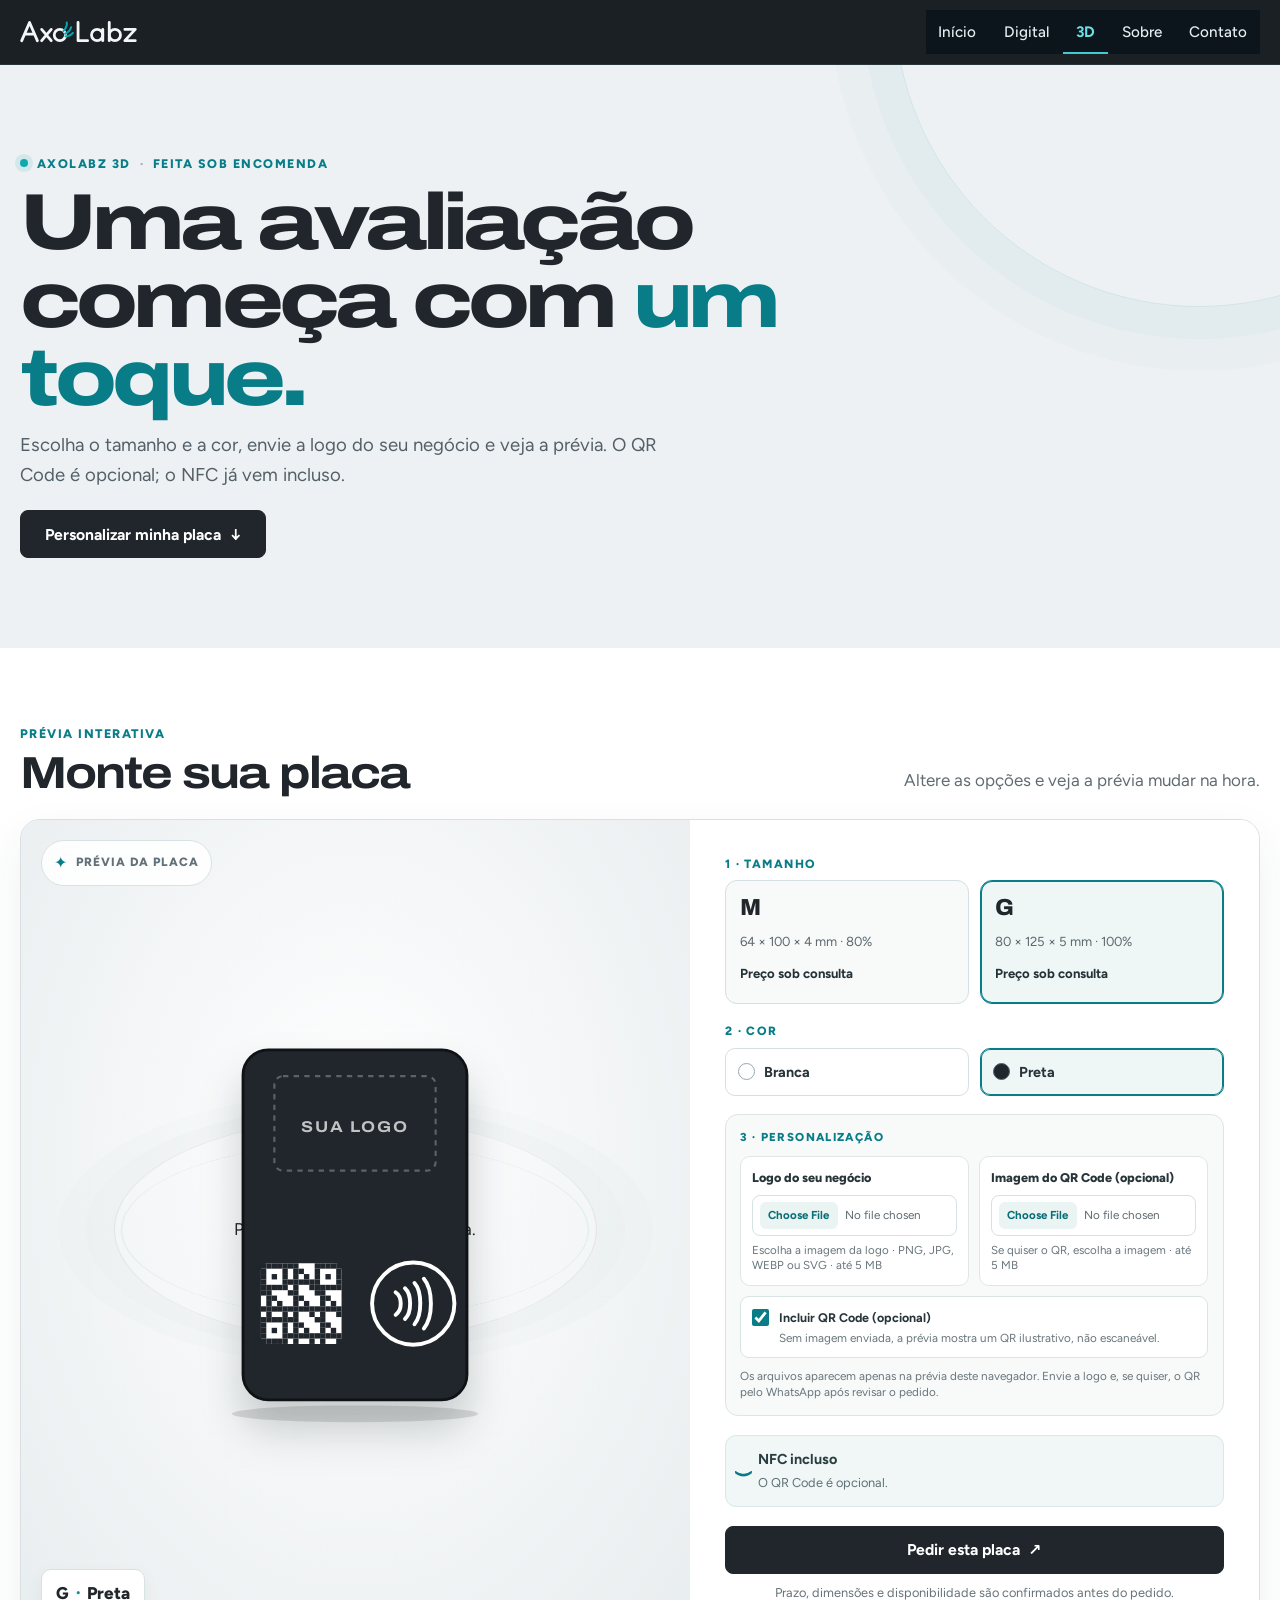
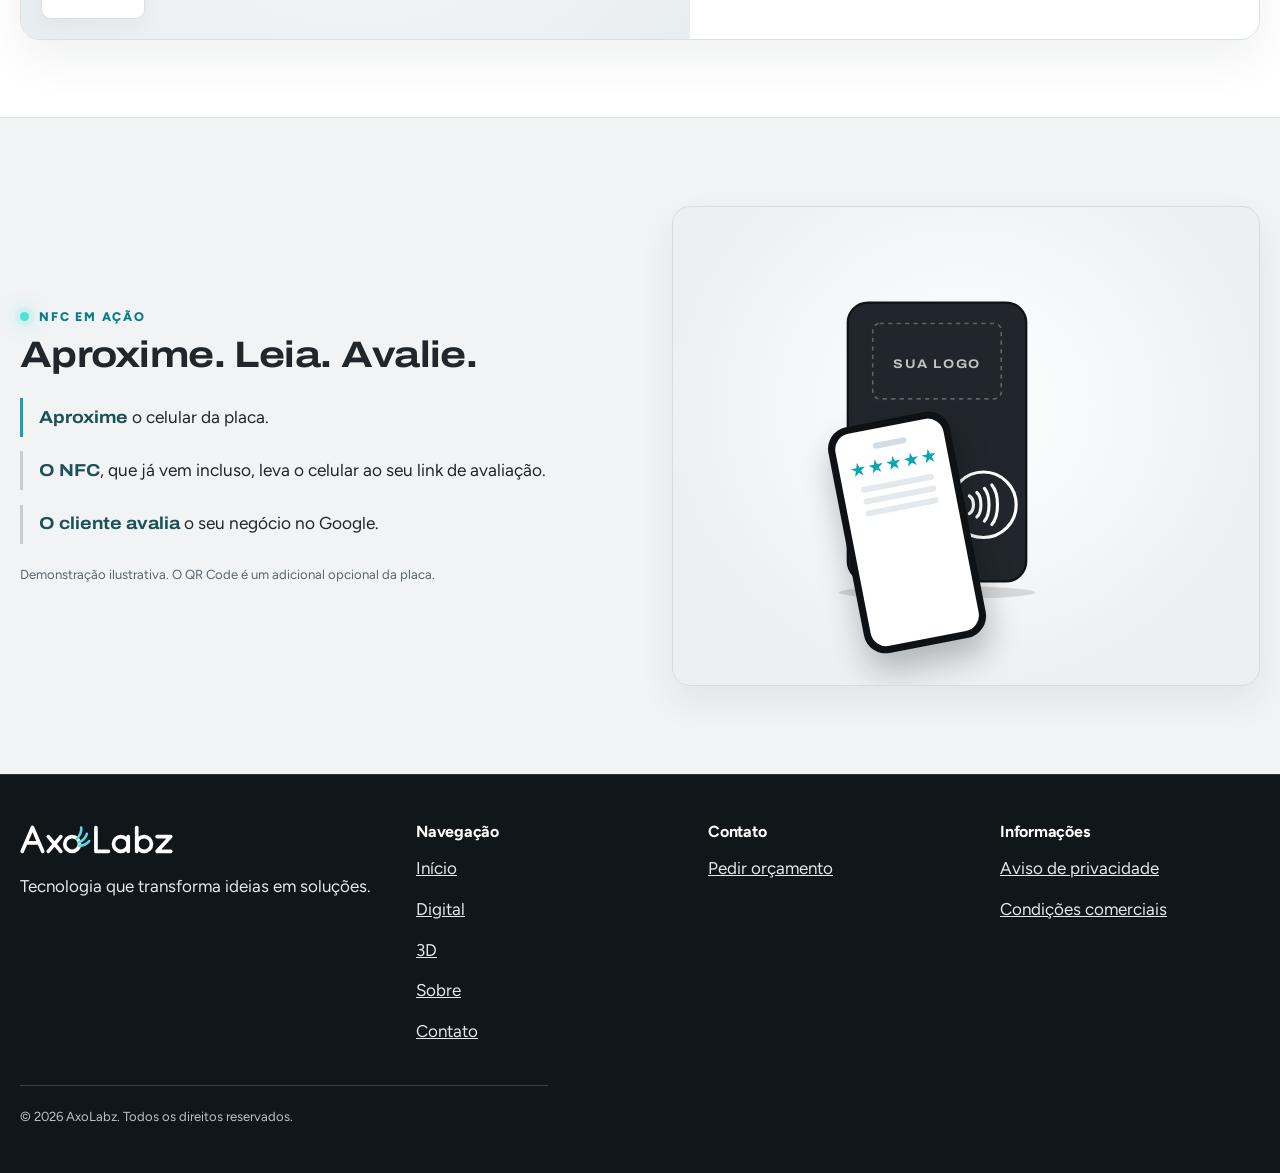
==== commit ff680c75: "Add files via upload" ====
--- a/3d.html
+++ b/3d.html
@@ -33,7 +33,7 @@
 <div class="three-config-heading"><div><p class="three-kicker">PRÉVIA INTERATIVA</p><h2 id="simulator-title">Monte sua placa</h2></div><p>Altere as opções e veja a prévia mudar na hora.</p></div>
 <div class="three-configurator" data-product-viewer>
 <figure class="three-preview" aria-label="Prévia da placa selecionada"><span class="three-preview-grid" aria-hidden="true"></span><span class="three-preview-orbit" aria-hidden="true"></span>
-<div class="three-preview-options"><figure class="three-preview-variant" data-plate-option="M-branca" hidden><div data-photo="M-branca" data-alt="Placa M branca"><svg class="plate" viewBox="0 0 260 300" role="img" aria-label="Ilustração da placa M branca"><ellipse cx="130" cy="282" rx="70" ry="6" fill="#000" opacity=".12"/><rect x="66.0" y="72.0" width="128" height="200" rx="14" fill="#f7f9fa" stroke="#c3ccd3" stroke-width="2"/><g data-plate-default-copy><rect x="83.9" y="87.0" width="92.2" height="54.0" rx="5.0" fill="none" stroke="#1e2429" stroke-opacity=".28" stroke-width="1.2" stroke-dasharray="3.0 3.0"/><text x="130" y="118.9" text-anchor="middle" font-size="9.0" font-weight="700" letter-spacing="1.1" fill="#1e2429" opacity=".72">SUA LOGO</text></g><image data-plate-logo x="83.9" y="87.0" width="92.2" height="54.0" preserveAspectRatio="xMidYMid meet" style="display:none"/><g data-plate-qr-placeholder><rect x="76.2" y="194.0" width="46.1" height="46.1" rx="3.7" fill="#fff"/><g fill="#20262b"><rect x="76.24" y="194.00" width="3.07" height="3.07"/><rect x="79.31" y="194.00" width="3.07" height="3.07"/><rect x="82.38" y="194.00" width="3.07" height="3.07"/><rect x="85.46" y="194.00" width="3.07" height="3.07"/><rect x="88.53" y="194.00" width="3.07" height="3.07"/><rect x="91.60" y="194.00" width="3.07" height="3.07"/><rect x="94.67" y="194.00" width="3.07" height="3.07"/><rect x="106.96" y="194.00" width="3.07" height="3.07"/><rect x="110.03" y="194.00" width="3.07" height="3.07"/><rect x="113.10" y="194.00" width="3.07" height="3.07"/><rect x="116.18" y="194.00" width="3.07" height="3.07"/><rect x="119.25" y="194.00" width="3.07" height="3.07"/><rect x="76.24" y="197.07" width="3.07" height="3.07"/><rect x="88.53" y="197.07" width="3.07" height="3.07"/><rect x="94.67" y="197.07" width="3.07" height="3.07"/><rect x="97.74" y="197.07" width="3.07" height="3.07"/><rect x="106.96" y="197.07" width="3.07" height="3.07"/><rect x="119.25" y="197.07" width="3.07" height="3.07"/><rect x="76.24" y="200.14" width="3.07" height="3.07"/><rect x="82.38" y="200.14" width="3.07" height="3.07"/><rect x="88.53" y="200.14" width="3.07" height="3.07"/><rect x="94.67" y="200.14" width="3.07" height="3.07"/><rect x="100.82" y="200.14" width="3.07" height="3.07"/><rect x="106.96" y="200.14" width="3.07" height="3.07"/><rect x="113.10" y="200.14" width="3.07" height="3.07"/><rect x="119.25" y="200.14" width="3.07" height="3.07"/><rect x="76.24" y="203.22" width="3.07" height="3.07"/><rect x="88.53" y="203.22" width="3.07" height="3.07"/><rect x="91.60" y="203.22" width="3.07" height="3.07"/><rect x="94.67" y="203.22" width="3.07" height="3.07"/><rect x="97.74" y="203.22" width="3.07" height="3.07"/><rect x="100.82" y="203.22" width="3.07" height="3.07"/><rect x="103.89" y="203.22" width="3.07" height="3.07"/><rect x="106.96" y="203.22" width="3.07" height="3.07"/><rect x="119.25" y="203.22" width="3.07" height="3.07"/><rect x="76.24" y="206.29" width="3.07" height="3.07"/><rect x="79.31" y="206.29" width="3.07" height="3.07"/><rect x="82.38" y="206.29" width="3.07" height="3.07"/><rect x="85.46" y="206.29" width="3.07" height="3.07"/><rect x="88.53" y="206.29" width="3.07" height="3.07"/><rect x="94.67" y="206.29" width="3.07" height="3.07"/><rect x="103.89" y="206.29" width="3.07" height="3.07"/><rect x="106.96" y="206.29" width="3.07" height="3.07"/><rect x="110.03" y="206.29" width="3.07" height="3.07"/><rect x="113.10" y="206.29" width="3.07" height="3.07"/><rect x="116.18" y="206.29" width="3.07" height="3.07"/><rect x="119.25" y="206.29" width="3.07" height="3.07"/><rect x="76.24" y="209.36" width="3.07" height="3.07"/><rect x="79.31" y="209.36" width="3.07" height="3.07"/><rect x="91.60" y="209.36" width="3.07" height="3.07"/><rect x="94.67" y="209.36" width="3.07" height="3.07"/><rect x="106.96" y="209.36" width="3.07" height="3.07"/><rect x="110.03" y="209.36" width="3.07" height="3.07"/><rect x="79.31" y="212.43" width="3.07" height="3.07"/><rect x="82.38" y="212.43" width="3.07" height="3.07"/><rect x="94.67" y="212.43" width="3.07" height="3.07"/><rect x="97.74" y="212.43" width="3.07" height="3.07"/><rect x="110.03" y="212.43" width="3.07" height="3.07"/><rect x="113.10" y="212.43" width="3.07" height="3.07"/><rect x="79.31" y="215.50" width="3.07" height="3.07"/><rect x="85.46" y="215.50" width="3.07" height="3.07"/><rect x="94.67" y="215.50" width="3.07" height="3.07"/><rect x="100.82" y="215.50" width="3.07" height="3.07"/><rect x="110.03" y="215.50" width="3.07" height="3.07"/><rect x="116.18" y="215.50" width="3.07" height="3.07"/><rect x="76.24" y="218.58" width="3.07" height="3.07"/><rect x="79.31" y="218.58" width="3.07" height="3.07"/><rect x="82.38" y="218.58" width="3.07" height="3.07"/><rect x="85.46" y="218.58" width="3.07" height="3.07"/><rect x="88.53" y="218.58" width="3.07" height="3.07"/><rect x="91.60" y="218.58" width="3.07" height="3.07"/><rect x="94.67" y="218.58" width="3.07" height="3.07"/><rect x="97.74" y="218.58" width="3.07" height="3.07"/><rect x="100.82" y="218.58" width="3.07" height="3.07"/><rect x="103.89" y="218.58" width="3.07" height="3.07"/><rect x="106.96" y="218.58" width="3.07" height="3.07"/><rect x="110.03" y="218.58" width="3.07" height="3.07"/><rect x="113.10" y="218.58" width="3.07" height="3.07"/><rect x="116.18" y="218.58" width="3.07" height="3.07"/><rect x="119.25" y="218.58" width="3.07" height="3.07"/><rect x="79.31" y="221.65" width="3.07" height="3.07"/><rect x="88.53" y="221.65" width="3.07" height="3.07"/><rect x="94.67" y="221.65" width="3.07" height="3.07"/><rect x="103.89" y="221.65" width="3.07" height="3.07"/><rect x="110.03" y="221.65" width="3.07" height="3.07"/><rect x="119.25" y="221.65" width="3.07" height="3.07"/><rect x="76.24" y="224.72" width="3.07" height="3.07"/><rect x="79.31" y="224.72" width="3.07" height="3.07"/><rect x="82.38" y="224.72" width="3.07" height="3.07"/><rect x="85.46" y="224.72" width="3.07" height="3.07"/><rect x="88.53" y="224.72" width="3.07" height="3.07"/><rect x="91.60" y="224.72" width="3.07" height="3.07"/><rect x="94.67" y="224.72" width="3.07" height="3.07"/><rect x="106.96" y="224.72" width="3.07" height="3.07"/><rect x="110.03" y="224.72" width="3.07" height="3.07"/><rect x="76.24" y="227.79" width="3.07" height="3.07"/><rect x="88.53" y="227.79" width="3.07" height="3.07"/><rect x="94.67" y="227.79" width="3.07" height="3.07"/><rect x="97.74" y="227.79" width="3.07" height="3.07"/><rect x="110.03" y="227.79" width="3.07" height="3.07"/><rect x="113.10" y="227.79" width="3.07" height="3.07"/><rect x="76.24" y="230.86" width="3.07" height="3.07"/><rect x="82.38" y="230.86" width="3.07" height="3.07"/><rect x="88.53" y="230.86" width="3.07" height="3.07"/><rect x="94.67" y="230.86" width="3.07" height="3.07"/><rect x="100.82" y="230.86" width="3.07" height="3.07"/><rect x="110.03" y="230.86" width="3.07" height="3.07"/><rect x="116.18" y="230.86" width="3.07" height="3.07"/><rect x="76.24" y="233.94" width="3.07" height="3.07"/><rect x="88.53" y="233.94" width="3.07" height="3.07"/><rect x="91.60" y="233.94" width="3.07" height="3.07"/><rect x="94.67" y="233.94" width="3.07" height="3.07"/><rect x="97.74" y="233.94" width="3.07" height="3.07"/><rect x="100.82" y="233.94" width="3.07" height="3.07"/><rect x="103.89" y="233.94" width="3.07" height="3.07"/><rect x="106.96" y="233.94" width="3.07" height="3.07"/><rect x="110.03" y="233.94" width="3.07" height="3.07"/><rect x="113.10" y="233.94" width="3.07" height="3.07"/><rect x="116.18" y="233.94" width="3.07" height="3.07"/><rect x="119.25" y="233.94" width="3.07" height="3.07"/><rect x="76.24" y="237.01" width="3.07" height="3.07"/><rect x="79.31" y="237.01" width="3.07" height="3.07"/><rect x="82.38" y="237.01" width="3.07" height="3.07"/><rect x="85.46" y="237.01" width="3.07" height="3.07"/><rect x="88.53" y="237.01" width="3.07" height="3.07"/><rect x="94.67" y="237.01" width="3.07" height="3.07"/><rect x="103.89" y="237.01" width="3.07" height="3.07"/><rect x="110.03" y="237.01" width="3.07" height="3.07"/><rect x="119.25" y="237.01" width="3.07" height="3.07"/></g></g><rect data-plate-qr-bg x="76.2" y="194.0" width="46.1" height="46.1" rx="3.7" fill="#fff" style="display:none"/><image data-plate-qr x="76.2" y="194.0" width="46.1" height="46.1" preserveAspectRatio="xMidYMid meet" style="display:none"/><g data-plate-nfc-right><circle cx="163.3" cy="217.0" r="23.5" fill="none" stroke="#1e2429" stroke-width="2.2"/><g fill="none" stroke="#1e2429" stroke-width="2.2" stroke-linecap="round"><path d="M155.3 212.5 A6.0 4.5 0 0 1 155.3 221.5"/><path d="M155.3 209.0 A11.0 8.0 0 0 1 155.3 225.0"/><path d="M155.3 205.5 A16.0 11.5 0 0 1 155.3 228.5"/></g></g><g data-plate-nfc-center style="display:none"><circle cx="130.0" cy="217.0" r="23.5" fill="none" stroke="#1e2429" stroke-width="2.2"/><g fill="none" stroke="#1e2429" stroke-width="2.2" stroke-linecap="round"><path d="M122.0 212.5 A6.0 4.5 0 0 1 122.0 221.5"/><path d="M122.0 209.0 A11.0 8.0 0 0 1 122.0 225.0"/><path d="M122.0 205.5 A16.0 11.5 0 0 1 122.0 228.5"/></g></g></svg></div></figure><figure class="three-preview-variant" data-plate-option="M-preta" hidden><div data-photo="M-preta" data-alt="Placa M preta"><svg class="plate" viewBox="0 0 260 300" role="img" aria-label="Ilustração da placa M preta"><ellipse cx="130" cy="282" rx="70" ry="6" fill="#000" opacity=".12"/><rect x="66.0" y="72.0" width="128" height="200" rx="14" fill="#20262b" stroke="#0f1316" stroke-width="2"/><g data-plate-default-copy><rect x="83.9" y="87.0" width="92.2" height="54.0" rx="5.0" fill="none" stroke="#ffffff" stroke-opacity=".28" stroke-width="1.2" stroke-dasharray="3.0 3.0"/><text x="130" y="118.9" text-anchor="middle" font-size="9.0" font-weight="700" letter-spacing="1.1" fill="#ffffff" opacity=".72">SUA LOGO</text></g><image data-plate-logo x="83.9" y="87.0" width="92.2" height="54.0" preserveAspectRatio="xMidYMid meet" style="display:none"/><g data-plate-qr-placeholder><rect x="76.2" y="194.0" width="46.1" height="46.1" rx="3.7" fill="#fff"/><g fill="#20262b"><rect x="76.24" y="194.00" width="3.07" height="3.07"/><rect x="79.31" y="194.00" width="3.07" height="3.07"/><rect x="82.38" y="194.00" width="3.07" height="3.07"/><rect x="85.46" y="194.00" width="3.07" height="3.07"/><rect x="88.53" y="194.00" width="3.07" height="3.07"/><rect x="91.60" y="194.00" width="3.07" height="3.07"/><rect x="94.67" y="194.00" width="3.07" height="3.07"/><rect x="106.96" y="194.00" width="3.07" height="3.07"/><rect x="110.03" y="194.00" width="3.07" height="3.07"/><rect x="113.10" y="194.00" width="3.07" height="3.07"/><rect x="116.18" y="194.00" width="3.07" height="3.07"/><rect x="119.25" y="194.00" width="3.07" height="3.07"/><rect x="76.24" y="197.07" width="3.07" height="3.07"/><rect x="88.53" y="197.07" width="3.07" height="3.07"/><rect x="94.67" y="197.07" width="3.07" height="3.07"/><rect x="97.74" y="197.07" width="3.07" height="3.07"/><rect x="106.96" y="197.07" width="3.07" height="3.07"/><rect x="119.25" y="197.07" width="3.07" height="3.07"/><rect x="76.24" y="200.14" width="3.07" height="3.07"/><rect x="82.38" y="200.14" width="3.07" height="3.07"/><rect x="88.53" y="200.14" width="3.07" height="3.07"/><rect x="94.67" y="200.14" width="3.07" height="3.07"/><rect x="100.82" y="200.14" width="3.07" height="3.07"/><rect x="106.96" y="200.14" width="3.07" height="3.07"/><rect x="113.10" y="200.14" width="3.07" height="3.07"/><rect x="119.25" y="200.14" width="3.07" height="3.07"/><rect x="76.24" y="203.22" width="3.07" height="3.07"/><rect x="88.53" y="203.22" width="3.07" height="3.07"/><rect x="91.60" y="203.22" width="3.07" height="3.07"/><rect x="94.67" y="203.22" width="3.07" height="3.07"/><rect x="97.74" y="203.22" width="3.07" height="3.07"/><rect x="100.82" y="203.22" width="3.07" height="3.07"/><rect x="103.89" y="203.22" width="3.07" height="3.07"/><rect x="106.96" y="203.22" width="3.07" height="3.07"/><rect x="119.25" y="203.22" width="3.07" height="3.07"/><rect x="76.24" y="206.29" width="3.07" height="3.07"/><rect x="79.31" y="206.29" width="3.07" height="3.07"/><rect x="82.38" y="206.29" width="3.07" height="3.07"/><rect x="85.46" y="206.29" width="3.07" height="3.07"/><rect x="88.53" y="206.29" width="3.07" height="3.07"/><rect x="94.67" y="206.29" width="3.07" height="3.07"/><rect x="103.89" y="206.29" width="3.07" height="3.07"/><rect x="106.96" y="206.29" width="3.07" height="3.07"/><rect x="110.03" y="206.29" width="3.07" height="3.07"/><rect x="113.10" y="206.29" width="3.07" height="3.07"/><rect x="116.18" y="206.29" width="3.07" height="3.07"/><rect x="119.25" y="206.29" width="3.07" height="3.07"/><rect x="76.24" y="209.36" width="3.07" height="3.07"/><rect x="79.31" y="209.36" width="3.07" height="3.07"/><rect x="91.60" y="209.36" width="3.07" height="3.07"/><rect x="94.67" y="209.36" width="3.07" height="3.07"/><rect x="106.96" y="209.36" width="3.07" height="3.07"/><rect x="110.03" y="209.36" width="3.07" height="3.07"/><rect x="79.31" y="212.43" width="3.07" height="3.07"/><rect x="82.38" y="212.43" width="3.07" height="3.07"/><rect x="94.67" y="212.43" width="3.07" height="3.07"/><rect x="97.74" y="212.43" width="3.07" height="3.07"/><rect x="110.03" y="212.43" width="3.07" height="3.07"/><rect x="113.10" y="212.43" width="3.07" height="3.07"/><rect x="79.31" y="215.50" width="3.07" height="3.07"/><rect x="85.46" y="215.50" width="3.07" height="3.07"/><rect x="94.67" y="215.50" width="3.07" height="3.07"/><rect x="100.82" y="215.50" width="3.07" height="3.07"/><rect x="110.03" y="215.50" width="3.07" height="3.07"/><rect x="116.18" y="215.50" width="3.07" height="3.07"/><rect x="76.24" y="218.58" width="3.07" height="3.07"/><rect x="79.31" y="218.58" width="3.07" height="3.07"/><rect x="82.38" y="218.58" width="3.07" height="3.07"/><rect x="85.46" y="218.58" width="3.07" height="3.07"/><rect x="88.53" y="218.58" width="3.07" height="3.07"/><rect x="91.60" y="218.58" width="3.07" height="3.07"/><rect x="94.67" y="218.58" width="3.07" height="3.07"/><rect x="97.74" y="218.58" width="3.07" height="3.07"/><rect x="100.82" y="218.58" width="3.07" height="3.07"/><rect x="103.89" y="218.58" width="3.07" height="3.07"/><rect x="106.96" y="218.58" width="3.07" height="3.07"/><rect x="110.03" y="218.58" width="3.07" height="3.07"/><rect x="113.10" y="218.58" width="3.07" height="3.07"/><rect x="116.18" y="218.58" width="3.07" height="3.07"/><rect x="119.25" y="218.58" width="3.07" height="3.07"/><rect x="79.31" y="221.65" width="3.07" height="3.07"/><rect x="88.53" y="221.65" width="3.07" height="3.07"/><rect x="94.67" y="221.65" width="3.07" height="3.07"/><rect x="103.89" y="221.65" width="3.07" height="3.07"/><rect x="110.03" y="221.65" width="3.07" height="3.07"/><rect x="119.25" y="221.65" width="3.07" height="3.07"/><rect x="76.24" y="224.72" width="3.07" height="3.07"/><rect x="79.31" y="224.72" width="3.07" height="3.07"/><rect x="82.38" y="224.72" width="3.07" height="3.07"/><rect x="85.46" y="224.72" width="3.07" height="3.07"/><rect x="88.53" y="224.72" width="3.07" height="3.07"/><rect x="91.60" y="224.72" width="3.07" height="3.07"/><rect x="94.67" y="224.72" width="3.07" height="3.07"/><rect x="106.96" y="224.72" width="3.07" height="3.07"/><rect x="110.03" y="224.72" width="3.07" height="3.07"/><rect x="76.24" y="227.79" width="3.07" height="3.07"/><rect x="88.53" y="227.79" width="3.07" height="3.07"/><rect x="94.67" y="227.79" width="3.07" height="3.07"/><rect x="97.74" y="227.79" width="3.07" height="3.07"/><rect x="110.03" y="227.79" width="3.07" height="3.07"/><rect x="113.10" y="227.79" width="3.07" height="3.07"/><rect x="76.24" y="230.86" width="3.07" height="3.07"/><rect x="82.38" y="230.86" width="3.07" height="3.07"/><rect x="88.53" y="230.86" width="3.07" height="3.07"/><rect x="94.67" y="230.86" width="3.07" height="3.07"/><rect x="100.82" y="230.86" width="3.07" height="3.07"/><rect x="110.03" y="230.86" width="3.07" height="3.07"/><rect x="116.18" y="230.86" width="3.07" height="3.07"/><rect x="76.24" y="233.94" width="3.07" height="3.07"/><rect x="88.53" y="233.94" width="3.07" height="3.07"/><rect x="91.60" y="233.94" width="3.07" height="3.07"/><rect x="94.67" y="233.94" width="3.07" height="3.07"/><rect x="97.74" y="233.94" width="3.07" height="3.07"/><rect x="100.82" y="233.94" width="3.07" height="3.07"/><rect x="103.89" y="233.94" width="3.07" height="3.07"/><rect x="106.96" y="233.94" width="3.07" height="3.07"/><rect x="110.03" y="233.94" width="3.07" height="3.07"/><rect x="113.10" y="233.94" width="3.07" height="3.07"/><rect x="116.18" y="233.94" width="3.07" height="3.07"/><rect x="119.25" y="233.94" width="3.07" height="3.07"/><rect x="76.24" y="237.01" width="3.07" height="3.07"/><rect x="79.31" y="237.01" width="3.07" height="3.07"/><rect x="82.38" y="237.01" width="3.07" height="3.07"/><rect x="85.46" y="237.01" width="3.07" height="3.07"/><rect x="88.53" y="237.01" width="3.07" height="3.07"/><rect x="94.67" y="237.01" width="3.07" height="3.07"/><rect x="103.89" y="237.01" width="3.07" height="3.07"/><rect x="110.03" y="237.01" width="3.07" height="3.07"/><rect x="119.25" y="237.01" width="3.07" height="3.07"/></g></g><rect data-plate-qr-bg x="76.2" y="194.0" width="46.1" height="46.1" rx="3.7" fill="#fff" style="display:none"/><image data-plate-qr x="76.2" y="194.0" width="46.1" height="46.1" preserveAspectRatio="xMidYMid meet" style="display:none"/><g data-plate-nfc-right><circle cx="163.3" cy="217.0" r="23.5" fill="none" stroke="#ffffff" stroke-width="2.2"/><g fill="none" stroke="#ffffff" stroke-width="2.2" stroke-linecap="round"><path d="M155.3 212.5 A6.0 4.5 0 0 1 155.3 221.5"/><path d="M155.3 209.0 A11.0 8.0 0 0 1 155.3 225.0"/><path d="M155.3 205.5 A16.0 11.5 0 0 1 155.3 228.5"/></g></g><g data-plate-nfc-center style="display:none"><circle cx="130.0" cy="217.0" r="23.5" fill="none" stroke="#ffffff" stroke-width="2.2"/><g fill="none" stroke="#ffffff" stroke-width="2.2" stroke-linecap="round"><path d="M122.0 212.5 A6.0 4.5 0 0 1 122.0 221.5"/><path d="M122.0 209.0 A11.0 8.0 0 0 1 122.0 225.0"/><path d="M122.0 205.5 A16.0 11.5 0 0 1 122.0 228.5"/></g></g></svg></div></figure><figure class="three-preview-variant" data-plate-option="G-branca" hidden><div data-photo="G-branca" data-alt="Placa G branca"><svg class="plate" viewBox="0 0 260 300" role="img" aria-label="Ilustração da placa G branca"><ellipse cx="130" cy="282" rx="88" ry="6" fill="#000" opacity=".12"/><rect x="50.0" y="22.0" width="160" height="250" rx="18" fill="#f7f9fa" stroke="#c3ccd3" stroke-width="2"/><g data-plate-default-copy><rect x="72.4" y="40.8" width="115.2" height="67.5" rx="6.2" fill="none" stroke="#1e2429" stroke-opacity=".28" stroke-width="1.5" stroke-dasharray="3.8 3.8"/><text x="130" y="80.6" text-anchor="middle" font-size="11.2" font-weight="700" letter-spacing="1.4" fill="#1e2429" opacity=".72">SUA LOGO</text></g><image data-plate-logo x="72.4" y="40.8" width="115.2" height="67.5" preserveAspectRatio="xMidYMid meet" style="display:none"/><g data-plate-qr-placeholder><rect x="62.8" y="174.5" width="57.6" height="57.6" rx="4.6" fill="#fff"/><g fill="#20262b"><rect x="62.80" y="174.50" width="3.84" height="3.84"/><rect x="66.64" y="174.50" width="3.84" height="3.84"/><rect x="70.48" y="174.50" width="3.84" height="3.84"/><rect x="74.32" y="174.50" width="3.84" height="3.84"/><rect x="78.16" y="174.50" width="3.84" height="3.84"/><rect x="82.00" y="174.50" width="3.84" height="3.84"/><rect x="85.84" y="174.50" width="3.84" height="3.84"/><rect x="101.20" y="174.50" width="3.84" height="3.84"/><rect x="105.04" y="174.50" width="3.84" height="3.84"/><rect x="108.88" y="174.50" width="3.84" height="3.84"/><rect x="112.72" y="174.50" width="3.84" height="3.84"/><rect x="116.56" y="174.50" width="3.84" height="3.84"/><rect x="62.80" y="178.34" width="3.84" height="3.84"/><rect x="78.16" y="178.34" width="3.84" height="3.84"/><rect x="85.84" y="178.34" width="3.84" height="3.84"/><rect x="89.68" y="178.34" width="3.84" height="3.84"/><rect x="101.20" y="178.34" width="3.84" height="3.84"/><rect x="116.56" y="178.34" width="3.84" height="3.84"/><rect x="62.80" y="182.18" width="3.84" height="3.84"/><rect x="70.48" y="182.18" width="3.84" height="3.84"/><rect x="78.16" y="182.18" width="3.84" height="3.84"/><rect x="85.84" y="182.18" width="3.84" height="3.84"/><rect x="93.52" y="182.18" width="3.84" height="3.84"/><rect x="101.20" y="182.18" width="3.84" height="3.84"/><rect x="108.88" y="182.18" width="3.84" height="3.84"/><rect x="116.56" y="182.18" width="3.84" height="3.84"/><rect x="62.80" y="186.02" width="3.84" height="3.84"/><rect x="78.16" y="186.02" width="3.84" height="3.84"/><rect x="82.00" y="186.02" width="3.84" height="3.84"/><rect x="85.84" y="186.02" width="3.84" height="3.84"/><rect x="89.68" y="186.02" width="3.84" height="3.84"/><rect x="93.52" y="186.02" width="3.84" height="3.84"/><rect x="97.36" y="186.02" width="3.84" height="3.84"/><rect x="101.20" y="186.02" width="3.84" height="3.84"/><rect x="116.56" y="186.02" width="3.84" height="3.84"/><rect x="62.80" y="189.86" width="3.84" height="3.84"/><rect x="66.64" y="189.86" width="3.84" height="3.84"/><rect x="70.48" y="189.86" width="3.84" height="3.84"/><rect x="74.32" y="189.86" width="3.84" height="3.84"/><rect x="78.16" y="189.86" width="3.84" height="3.84"/><rect x="85.84" y="189.86" width="3.84" height="3.84"/><rect x="97.36" y="189.86" width="3.84" height="3.84"/><rect x="101.20" y="189.86" width="3.84" height="3.84"/><rect x="105.04" y="189.86" width="3.84" height="3.84"/><rect x="108.88" y="189.86" width="3.84" height="3.84"/><rect x="112.72" y="189.86" width="3.84" height="3.84"/><rect x="116.56" y="189.86" width="3.84" height="3.84"/><rect x="62.80" y="193.70" width="3.84" height="3.84"/><rect x="66.64" y="193.70" width="3.84" height="3.84"/><rect x="82.00" y="193.70" width="3.84" height="3.84"/><rect x="85.84" y="193.70" width="3.84" height="3.84"/><rect x="101.20" y="193.70" width="3.84" height="3.84"/><rect x="105.04" y="193.70" width="3.84" height="3.84"/><rect x="66.64" y="197.54" width="3.84" height="3.84"/><rect x="70.48" y="197.54" width="3.84" height="3.84"/><rect x="85.84" y="197.54" width="3.84" height="3.84"/><rect x="89.68" y="197.54" width="3.84" height="3.84"/><rect x="105.04" y="197.54" width="3.84" height="3.84"/><rect x="108.88" y="197.54" width="3.84" height="3.84"/><rect x="66.64" y="201.38" width="3.84" height="3.84"/><rect x="74.32" y="201.38" width="3.84" height="3.84"/><rect x="85.84" y="201.38" width="3.84" height="3.84"/><rect x="93.52" y="201.38" width="3.84" height="3.84"/><rect x="105.04" y="201.38" width="3.84" height="3.84"/><rect x="112.72" y="201.38" width="3.84" height="3.84"/><rect x="62.80" y="205.22" width="3.84" height="3.84"/><rect x="66.64" y="205.22" width="3.84" height="3.84"/><rect x="70.48" y="205.22" width="3.84" height="3.84"/><rect x="74.32" y="205.22" width="3.84" height="3.84"/><rect x="78.16" y="205.22" width="3.84" height="3.84"/><rect x="82.00" y="205.22" width="3.84" height="3.84"/><rect x="85.84" y="205.22" width="3.84" height="3.84"/><rect x="89.68" y="205.22" width="3.84" height="3.84"/><rect x="93.52" y="205.22" width="3.84" height="3.84"/><rect x="97.36" y="205.22" width="3.84" height="3.84"/><rect x="101.20" y="205.22" width="3.84" height="3.84"/><rect x="105.04" y="205.22" width="3.84" height="3.84"/><rect x="108.88" y="205.22" width="3.84" height="3.84"/><rect x="112.72" y="205.22" width="3.84" height="3.84"/><rect x="116.56" y="205.22" width="3.84" height="3.84"/><rect x="66.64" y="209.06" width="3.84" height="3.84"/><rect x="78.16" y="209.06" width="3.84" height="3.84"/><rect x="85.84" y="209.06" width="3.84" height="3.84"/><rect x="97.36" y="209.06" width="3.84" height="3.84"/><rect x="105.04" y="209.06" width="3.84" height="3.84"/><rect x="116.56" y="209.06" width="3.84" height="3.84"/><rect x="62.80" y="212.90" width="3.84" height="3.84"/><rect x="66.64" y="212.90" width="3.84" height="3.84"/><rect x="70.48" y="212.90" width="3.84" height="3.84"/><rect x="74.32" y="212.90" width="3.84" height="3.84"/><rect x="78.16" y="212.90" width="3.84" height="3.84"/><rect x="82.00" y="212.90" width="3.84" height="3.84"/><rect x="85.84" y="212.90" width="3.84" height="3.84"/><rect x="101.20" y="212.90" width="3.84" height="3.84"/><rect x="105.04" y="212.90" width="3.84" height="3.84"/><rect x="62.80" y="216.74" width="3.84" height="3.84"/><rect x="78.16" y="216.74" width="3.84" height="3.84"/><rect x="85.84" y="216.74" width="3.84" height="3.84"/><rect x="89.68" y="216.74" width="3.84" height="3.84"/><rect x="105.04" y="216.74" width="3.84" height="3.84"/><rect x="108.88" y="216.74" width="3.84" height="3.84"/><rect x="62.80" y="220.58" width="3.84" height="3.84"/><rect x="70.48" y="220.58" width="3.84" height="3.84"/><rect x="78.16" y="220.58" width="3.84" height="3.84"/><rect x="85.84" y="220.58" width="3.84" height="3.84"/><rect x="93.52" y="220.58" width="3.84" height="3.84"/><rect x="105.04" y="220.58" width="3.84" height="3.84"/><rect x="112.72" y="220.58" width="3.84" height="3.84"/><rect x="62.80" y="224.42" width="3.84" height="3.84"/><rect x="78.16" y="224.42" width="3.84" height="3.84"/><rect x="82.00" y="224.42" width="3.84" height="3.84"/><rect x="85.84" y="224.42" width="3.84" height="3.84"/><rect x="89.68" y="224.42" width="3.84" height="3.84"/><rect x="93.52" y="224.42" width="3.84" height="3.84"/><rect x="97.36" y="224.42" width="3.84" height="3.84"/><rect x="101.20" y="224.42" width="3.84" height="3.84"/><rect x="105.04" y="224.42" width="3.84" height="3.84"/><rect x="108.88" y="224.42" width="3.84" height="3.84"/><rect x="112.72" y="224.42" width="3.84" height="3.84"/><rect x="116.56" y="224.42" width="3.84" height="3.84"/><rect x="62.80" y="228.26" width="3.84" height="3.84"/><rect x="66.64" y="228.26" width="3.84" height="3.84"/><rect x="70.48" y="228.26" width="3.84" height="3.84"/><rect x="74.32" y="228.26" width="3.84" height="3.84"/><rect x="78.16" y="228.26" width="3.84" height="3.84"/><rect x="85.84" y="228.26" width="3.84" height="3.84"/><rect x="97.36" y="228.26" width="3.84" height="3.84"/><rect x="105.04" y="228.26" width="3.84" height="3.84"/><rect x="116.56" y="228.26" width="3.84" height="3.84"/></g></g><rect data-plate-qr-bg x="62.8" y="174.5" width="57.6" height="57.6" rx="4.6" fill="#fff" style="display:none"/><image data-plate-qr x="62.8" y="174.5" width="57.6" height="57.6" preserveAspectRatio="xMidYMid meet" style="display:none"/><g data-plate-nfc-right><circle cx="171.6" cy="203.3" r="29.4" fill="none" stroke="#1e2429" stroke-width="2.8"/><g fill="none" stroke="#1e2429" stroke-width="2.8" stroke-linecap="round"><path d="M161.6 197.7 A7.5 5.6 0 0 1 161.6 208.9"/><path d="M161.6 193.3 A13.8 10.0 0 0 1 161.6 213.3"/><path d="M161.6 188.9 A20.0 14.4 0 0 1 161.6 217.7"/></g></g><g data-plate-nfc-center style="display:none"><circle cx="130.0" cy="203.3" r="29.4" fill="none" stroke="#1e2429" stroke-width="2.8"/><g fill="none" stroke="#1e2429" stroke-width="2.8" stroke-linecap="round"><path d="M120.0 197.7 A7.5 5.6 0 0 1 120.0 208.9"/><path d="M120.0 193.3 A13.8 10.0 0 0 1 120.0 213.3"/><path d="M120.0 188.9 A20.0 14.4 0 0 1 120.0 217.7"/></g></g></svg></div></figure><figure class="three-preview-variant is-active" data-plate-option="G-preta"><div data-photo="G-preta" data-alt="Placa G preta"><svg class="plate" viewBox="0 0 260 300" role="img" aria-label="Ilustração da placa G preta"><ellipse cx="130" cy="282" rx="88" ry="6" fill="#000" opacity=".12"/><rect x="50.0" y="22.0" width="160" height="250" rx="18" fill="#20262b" stroke="#0f1316" stroke-width="2"/><g data-plate-default-copy><rect x="72.4" y="40.8" width="115.2" height="67.5" rx="6.2" fill="none" stroke="#ffffff" stroke-opacity=".28" stroke-width="1.5" stroke-dasharray="3.8 3.8"/><text x="130" y="80.6" text-anchor="middle" font-size="11.2" font-weight="700" letter-spacing="1.4" fill="#ffffff" opacity=".72">SUA LOGO</text></g><image data-plate-logo x="72.4" y="40.8" width="115.2" height="67.5" preserveAspectRatio="xMidYMid meet" style="display:none"/><g data-plate-qr-placeholder><rect x="62.8" y="174.5" width="57.6" height="57.6" rx="4.6" fill="#fff"/><g fill="#20262b"><rect x="62.80" y="174.50" width="3.84" height="3.84"/><rect x="66.64" y="174.50" width="3.84" height="3.84"/><rect x="70.48" y="174.50" width="3.84" height="3.84"/><rect x="74.32" y="174.50" width="3.84" height="3.84"/><rect x="78.16" y="174.50" width="3.84" height="3.84"/><rect x="82.00" y="174.50" width="3.84" height="3.84"/><rect x="85.84" y="174.50" width="3.84" height="3.84"/><rect x="101.20" y="174.50" width="3.84" height="3.84"/><rect x="105.04" y="174.50" width="3.84" height="3.84"/><rect x="108.88" y="174.50" width="3.84" height="3.84"/><rect x="112.72" y="174.50" width="3.84" height="3.84"/><rect x="116.56" y="174.50" width="3.84" height="3.84"/><rect x="62.80" y="178.34" width="3.84" height="3.84"/><rect x="78.16" y="178.34" width="3.84" height="3.84"/><rect x="85.84" y="178.34" width="3.84" height="3.84"/><rect x="89.68" y="178.34" width="3.84" height="3.84"/><rect x="101.20" y="178.34" width="3.84" height="3.84"/><rect x="116.56" y="178.34" width="3.84" height="3.84"/><rect x="62.80" y="182.18" width="3.84" height="3.84"/><rect x="70.48" y="182.18" width="3.84" height="3.84"/><rect x="78.16" y="182.18" width="3.84" height="3.84"/><rect x="85.84" y="182.18" width="3.84" height="3.84"/><rect x="93.52" y="182.18" width="3.84" height="3.84"/><rect x="101.20" y="182.18" width="3.84" height="3.84"/><rect x="108.88" y="182.18" width="3.84" height="3.84"/><rect x="116.56" y="182.18" width="3.84" height="3.84"/><rect x="62.80" y="186.02" width="3.84" height="3.84"/><rect x="78.16" y="186.02" width="3.84" height="3.84"/><rect x="82.00" y="186.02" width="3.84" height="3.84"/><rect x="85.84" y="186.02" width="3.84" height="3.84"/><rect x="89.68" y="186.02" width="3.84" height="3.84"/><rect x="93.52" y="186.02" width="3.84" height="3.84"/><rect x="97.36" y="186.02" width="3.84" height="3.84"/><rect x="101.20" y="186.02" width="3.84" height="3.84"/><rect x="116.56" y="186.02" width="3.84" height="3.84"/><rect x="62.80" y="189.86" width="3.84" height="3.84"/><rect x="66.64" y="189.86" width="3.84" height="3.84"/><rect x="70.48" y="189.86" width="3.84" height="3.84"/><rect x="74.32" y="189.86" width="3.84" height="3.84"/><rect x="78.16" y="189.86" width="3.84" height="3.84"/><rect x="85.84" y="189.86" width="3.84" height="3.84"/><rect x="97.36" y="189.86" width="3.84" height="3.84"/><rect x="101.20" y="189.86" width="3.84" height="3.84"/><rect x="105.04" y="189.86" width="3.84" height="3.84"/><rect x="108.88" y="189.86" width="3.84" height="3.84"/><rect x="112.72" y="189.86" width="3.84" height="3.84"/><rect x="116.56" y="189.86" width="3.84" height="3.84"/><rect x="62.80" y="193.70" width="3.84" height="3.84"/><rect x="66.64" y="193.70" width="3.84" height="3.84"/><rect x="82.00" y="193.70" width="3.84" height="3.84"/><rect x="85.84" y="193.70" width="3.84" height="3.84"/><rect x="101.20" y="193.70" width="3.84" height="3.84"/><rect x="105.04" y="193.70" width="3.84" height="3.84"/><rect x="66.64" y="197.54" width="3.84" height="3.84"/><rect x="70.48" y="197.54" width="3.84" height="3.84"/><rect x="85.84" y="197.54" width="3.84" height="3.84"/><rect x="89.68" y="197.54" width="3.84" height="3.84"/><rect x="105.04" y="197.54" width="3.84" height="3.84"/><rect x="108.88" y="197.54" width="3.84" height="3.84"/><rect x="66.64" y="201.38" width="3.84" height="3.84"/><rect x="74.32" y="201.38" width="3.84" height="3.84"/><rect x="85.84" y="201.38" width="3.84" height="3.84"/><rect x="93.52" y="201.38" width="3.84" height="3.84"/><rect x="105.04" y="201.38" width="3.84" height="3.84"/><rect x="112.72" y="201.38" width="3.84" height="3.84"/><rect x="62.80" y="205.22" width="3.84" height="3.84"/><rect x="66.64" y="205.22" width="3.84" height="3.84"/><rect x="70.48" y="205.22" width="3.84" height="3.84"/><rect x="74.32" y="205.22" width="3.84" height="3.84"/><rect x="78.16" y="205.22" width="3.84" height="3.84"/><rect x="82.00" y="205.22" width="3.84" height="3.84"/><rect x="85.84" y="205.22" width="3.84" height="3.84"/><rect x="89.68" y="205.22" width="3.84" height="3.84"/><rect x="93.52" y="205.22" width="3.84" height="3.84"/><rect x="97.36" y="205.22" width="3.84" height="3.84"/><rect x="101.20" y="205.22" width="3.84" height="3.84"/><rect x="105.04" y="205.22" width="3.84" height="3.84"/><rect x="108.88" y="205.22" width="3.84" height="3.84"/><rect x="112.72" y="205.22" width="3.84" height="3.84"/><rect x="116.56" y="205.22" width="3.84" height="3.84"/><rect x="66.64" y="209.06" width="3.84" height="3.84"/><rect x="78.16" y="209.06" width="3.84" height="3.84"/><rect x="85.84" y="209.06" width="3.84" height="3.84"/><rect x="97.36" y="209.06" width="3.84" height="3.84"/><rect x="105.04" y="209.06" width="3.84" height="3.84"/><rect x="116.56" y="209.06" width="3.84" height="3.84"/><rect x="62.80" y="212.90" width="3.84" height="3.84"/><rect x="66.64" y="212.90" width="3.84" height="3.84"/><rect x="70.48" y="212.90" width="3.84" height="3.84"/><rect x="74.32" y="212.90" width="3.84" height="3.84"/><rect x="78.16" y="212.90" width="3.84" height="3.84"/><rect x="82.00" y="212.90" width="3.84" height="3.84"/><rect x="85.84" y="212.90" width="3.84" height="3.84"/><rect x="101.20" y="212.90" width="3.84" height="3.84"/><rect x="105.04" y="212.90" width="3.84" height="3.84"/><rect x="62.80" y="216.74" width="3.84" height="3.84"/><rect x="78.16" y="216.74" width="3.84" height="3.84"/><rect x="85.84" y="216.74" width="3.84" height="3.84"/><rect x="89.68" y="216.74" width="3.84" height="3.84"/><rect x="105.04" y="216.74" width="3.84" height="3.84"/><rect x="108.88" y="216.74" width="3.84" height="3.84"/><rect x="62.80" y="220.58" width="3.84" height="3.84"/><rect x="70.48" y="220.58" width="3.84" height="3.84"/><rect x="78.16" y="220.58" width="3.84" height="3.84"/><rect x="85.84" y="220.58" width="3.84" height="3.84"/><rect x="93.52" y="220.58" width="3.84" height="3.84"/><rect x="105.04" y="220.58" width="3.84" height="3.84"/><rect x="112.72" y="220.58" width="3.84" height="3.84"/><rect x="62.80" y="224.42" width="3.84" height="3.84"/><rect x="78.16" y="224.42" width="3.84" height="3.84"/><rect x="82.00" y="224.42" width="3.84" height="3.84"/><rect x="85.84" y="224.42" width="3.84" height="3.84"/><rect x="89.68" y="224.42" width="3.84" height="3.84"/><rect x="93.52" y="224.42" width="3.84" height="3.84"/><rect x="97.36" y="224.42" width="3.84" height="3.84"/><rect x="101.20" y="224.42" width="3.84" height="3.84"/><rect x="105.04" y="224.42" width="3.84" height="3.84"/><rect x="108.88" y="224.42" width="3.84" height="3.84"/><rect x="112.72" y="224.42" width="3.84" height="3.84"/><rect x="116.56" y="224.42" width="3.84" height="3.84"/><rect x="62.80" y="228.26" width="3.84" height="3.84"/><rect x="66.64" y="228.26" width="3.84" height="3.84"/><rect x="70.48" y="228.26" width="3.84" height="3.84"/><rect x="74.32" y="228.26" width="3.84" height="3.84"/><rect x="78.16" y="228.26" width="3.84" height="3.84"/><rect x="85.84" y="228.26" width="3.84" height="3.84"/><rect x="97.36" y="228.26" width="3.84" height="3.84"/><rect x="105.04" y="228.26" width="3.84" height="3.84"/><rect x="116.56" y="228.26" width="3.84" height="3.84"/></g></g><rect data-plate-qr-bg x="62.8" y="174.5" width="57.6" height="57.6" rx="4.6" fill="#fff" style="display:none"/><image data-plate-qr x="62.8" y="174.5" width="57.6" height="57.6" preserveAspectRatio="xMidYMid meet" style="display:none"/><g data-plate-nfc-right><circle cx="171.6" cy="203.3" r="29.4" fill="none" stroke="#ffffff" stroke-width="2.8"/><g fill="none" stroke="#ffffff" stroke-width="2.8" stroke-linecap="round"><path d="M161.6 197.7 A7.5 5.6 0 0 1 161.6 208.9"/><path d="M161.6 193.3 A13.8 10.0 0 0 1 161.6 213.3"/><path d="M161.6 188.9 A20.0 14.4 0 0 1 161.6 217.7"/></g></g><g data-plate-nfc-center style="display:none"><circle cx="130.0" cy="203.3" r="29.4" fill="none" stroke="#ffffff" stroke-width="2.8"/><g fill="none" stroke="#ffffff" stroke-width="2.8" stroke-linecap="round"><path d="M120.0 197.7 A7.5 5.6 0 0 1 120.0 208.9"/><path d="M120.0 193.3 A13.8 10.0 0 0 1 120.0 213.3"/><path d="M120.0 188.9 A20.0 14.4 0 0 1 120.0 217.7"/></g></g></svg></div></figure></div>
+<div class="three-preview-options"><figure class="three-preview-variant" data-plate-option="M-branca" hidden><div data-photo="M-branca" data-alt="Placa M branca"><svg class="plate" viewBox="0 0 260 300" role="img" aria-label="Ilustração da placa M branca"><ellipse cx="130" cy="282" rx="70" ry="6" fill="#000" opacity=".12"/><rect x="66.0" y="72.0" width="128" height="200" rx="14" fill="#f7f9fa" stroke="#c3ccd3" stroke-width="2"/><g data-plate-default-copy><rect x="83.9" y="87.0" width="92.2" height="54.0" rx="5.0" fill="none" stroke="#1e2429" stroke-opacity=".28" stroke-width="1.2" stroke-dasharray="3.0 3.0"/><text x="130" y="118.9" text-anchor="middle" font-size="9.0" font-weight="700" letter-spacing="1.1" fill="#1e2429" opacity=".72">SUA LOGO</text></g><image data-plate-logo x="83.9" y="87.0" width="92.2" height="54.0" preserveAspectRatio="xMidYMid meet" style="display:none"/><g data-plate-qr-placeholder><rect x="76.2" y="194.0" width="46.1" height="46.1" rx="3.7" fill="#fff"/><g fill="#20262b"><rect x="76.24" y="194.00" width="3.07" height="3.07"/><rect x="79.31" y="194.00" width="3.07" height="3.07"/><rect x="82.38" y="194.00" width="3.07" height="3.07"/><rect x="85.46" y="194.00" width="3.07" height="3.07"/><rect x="88.53" y="194.00" width="3.07" height="3.07"/><rect x="91.60" y="194.00" width="3.07" height="3.07"/><rect x="94.67" y="194.00" width="3.07" height="3.07"/><rect x="106.96" y="194.00" width="3.07" height="3.07"/><rect x="110.03" y="194.00" width="3.07" height="3.07"/><rect x="113.10" y="194.00" width="3.07" height="3.07"/><rect x="116.18" y="194.00" width="3.07" height="3.07"/><rect x="119.25" y="194.00" width="3.07" height="3.07"/><rect x="76.24" y="197.07" width="3.07" height="3.07"/><rect x="88.53" y="197.07" width="3.07" height="3.07"/><rect x="94.67" y="197.07" width="3.07" height="3.07"/><rect x="97.74" y="197.07" width="3.07" height="3.07"/><rect x="106.96" y="197.07" width="3.07" height="3.07"/><rect x="119.25" y="197.07" width="3.07" height="3.07"/><rect x="76.24" y="200.14" width="3.07" height="3.07"/><rect x="82.38" y="200.14" width="3.07" height="3.07"/><rect x="88.53" y="200.14" width="3.07" height="3.07"/><rect x="94.67" y="200.14" width="3.07" height="3.07"/><rect x="100.82" y="200.14" width="3.07" height="3.07"/><rect x="106.96" y="200.14" width="3.07" height="3.07"/><rect x="113.10" y="200.14" width="3.07" height="3.07"/><rect x="119.25" y="200.14" width="3.07" height="3.07"/><rect x="76.24" y="203.22" width="3.07" height="3.07"/><rect x="88.53" y="203.22" width="3.07" height="3.07"/><rect x="91.60" y="203.22" width="3.07" height="3.07"/><rect x="94.67" y="203.22" width="3.07" height="3.07"/><rect x="97.74" y="203.22" width="3.07" height="3.07"/><rect x="100.82" y="203.22" width="3.07" height="3.07"/><rect x="103.89" y="203.22" width="3.07" height="3.07"/><rect x="106.96" y="203.22" width="3.07" height="3.07"/><rect x="119.25" y="203.22" width="3.07" height="3.07"/><rect x="76.24" y="206.29" width="3.07" height="3.07"/><rect x="79.31" y="206.29" width="3.07" height="3.07"/><rect x="82.38" y="206.29" width="3.07" height="3.07"/><rect x="85.46" y="206.29" width="3.07" height="3.07"/><rect x="88.53" y="206.29" width="3.07" height="3.07"/><rect x="94.67" y="206.29" width="3.07" height="3.07"/><rect x="103.89" y="206.29" width="3.07" height="3.07"/><rect x="106.96" y="206.29" width="3.07" height="3.07"/><rect x="110.03" y="206.29" width="3.07" height="3.07"/><rect x="113.10" y="206.29" width="3.07" height="3.07"/><rect x="116.18" y="206.29" width="3.07" height="3.07"/><rect x="119.25" y="206.29" width="3.07" height="3.07"/><rect x="76.24" y="209.36" width="3.07" height="3.07"/><rect x="79.31" y="209.36" width="3.07" height="3.07"/><rect x="91.60" y="209.36" width="3.07" height="3.07"/><rect x="94.67" y="209.36" width="3.07" height="3.07"/><rect x="106.96" y="209.36" width="3.07" height="3.07"/><rect x="110.03" y="209.36" width="3.07" height="3.07"/><rect x="79.31" y="212.43" width="3.07" height="3.07"/><rect x="82.38" y="212.43" width="3.07" height="3.07"/><rect x="94.67" y="212.43" width="3.07" height="3.07"/><rect x="97.74" y="212.43" width="3.07" height="3.07"/><rect x="110.03" y="212.43" width="3.07" height="3.07"/><rect x="113.10" y="212.43" width="3.07" height="3.07"/><rect x="79.31" y="215.50" width="3.07" height="3.07"/><rect x="85.46" y="215.50" width="3.07" height="3.07"/><rect x="94.67" y="215.50" width="3.07" height="3.07"/><rect x="100.82" y="215.50" width="3.07" height="3.07"/><rect x="110.03" y="215.50" width="3.07" height="3.07"/><rect x="116.18" y="215.50" width="3.07" height="3.07"/><rect x="76.24" y="218.58" width="3.07" height="3.07"/><rect x="79.31" y="218.58" width="3.07" height="3.07"/><rect x="82.38" y="218.58" width="3.07" height="3.07"/><rect x="85.46" y="218.58" width="3.07" height="3.07"/><rect x="88.53" y="218.58" width="3.07" height="3.07"/><rect x="91.60" y="218.58" width="3.07" height="3.07"/><rect x="94.67" y="218.58" width="3.07" height="3.07"/><rect x="97.74" y="218.58" width="3.07" height="3.07"/><rect x="100.82" y="218.58" width="3.07" height="3.07"/><rect x="103.89" y="218.58" width="3.07" height="3.07"/><rect x="106.96" y="218.58" width="3.07" height="3.07"/><rect x="110.03" y="218.58" width="3.07" height="3.07"/><rect x="113.10" y="218.58" width="3.07" height="3.07"/><rect x="116.18" y="218.58" width="3.07" height="3.07"/><rect x="119.25" y="218.58" width="3.07" height="3.07"/><rect x="79.31" y="221.65" width="3.07" height="3.07"/><rect x="88.53" y="221.65" width="3.07" height="3.07"/><rect x="94.67" y="221.65" width="3.07" height="3.07"/><rect x="103.89" y="221.65" width="3.07" height="3.07"/><rect x="110.03" y="221.65" width="3.07" height="3.07"/><rect x="119.25" y="221.65" width="3.07" height="3.07"/><rect x="76.24" y="224.72" width="3.07" height="3.07"/><rect x="79.31" y="224.72" width="3.07" height="3.07"/><rect x="82.38" y="224.72" width="3.07" height="3.07"/><rect x="85.46" y="224.72" width="3.07" height="3.07"/><rect x="88.53" y="224.72" width="3.07" height="3.07"/><rect x="91.60" y="224.72" width="3.07" height="3.07"/><rect x="94.67" y="224.72" width="3.07" height="3.07"/><rect x="106.96" y="224.72" width="3.07" height="3.07"/><rect x="110.03" y="224.72" width="3.07" height="3.07"/><rect x="76.24" y="227.79" width="3.07" height="3.07"/><rect x="88.53" y="227.79" width="3.07" height="3.07"/><rect x="94.67" y="227.79" width="3.07" height="3.07"/><rect x="97.74" y="227.79" width="3.07" height="3.07"/><rect x="110.03" y="227.79" width="3.07" height="3.07"/><rect x="113.10" y="227.79" width="3.07" height="3.07"/><rect x="76.24" y="230.86" width="3.07" height="3.07"/><rect x="82.38" y="230.86" width="3.07" height="3.07"/><rect x="88.53" y="230.86" width="3.07" height="3.07"/><rect x="94.67" y="230.86" width="3.07" height="3.07"/><rect x="100.82" y="230.86" width="3.07" height="3.07"/><rect x="110.03" y="230.86" width="3.07" height="3.07"/><rect x="116.18" y="230.86" width="3.07" height="3.07"/><rect x="76.24" y="233.94" width="3.07" height="3.07"/><rect x="88.53" y="233.94" width="3.07" height="3.07"/><rect x="91.60" y="233.94" width="3.07" height="3.07"/><rect x="94.67" y="233.94" width="3.07" height="3.07"/><rect x="97.74" y="233.94" width="3.07" height="3.07"/><rect x="100.82" y="233.94" width="3.07" height="3.07"/><rect x="103.89" y="233.94" width="3.07" height="3.07"/><rect x="106.96" y="233.94" width="3.07" height="3.07"/><rect x="110.03" y="233.94" width="3.07" height="3.07"/><rect x="113.10" y="233.94" width="3.07" height="3.07"/><rect x="116.18" y="233.94" width="3.07" height="3.07"/><rect x="119.25" y="233.94" width="3.07" height="3.07"/><rect x="76.24" y="237.01" width="3.07" height="3.07"/><rect x="79.31" y="237.01" width="3.07" height="3.07"/><rect x="82.38" y="237.01" width="3.07" height="3.07"/><rect x="85.46" y="237.01" width="3.07" height="3.07"/><rect x="88.53" y="237.01" width="3.07" height="3.07"/><rect x="94.67" y="237.01" width="3.07" height="3.07"/><rect x="103.89" y="237.01" width="3.07" height="3.07"/><rect x="110.03" y="237.01" width="3.07" height="3.07"/><rect x="119.25" y="237.01" width="3.07" height="3.07"/></g></g><rect data-plate-qr-bg x="76.2" y="194.0" width="46.1" height="46.1" rx="3.7" fill="#fff" style="display:none"/><image data-plate-qr x="76.2" y="194.0" width="46.1" height="46.1" preserveAspectRatio="xMidYMid meet" style="display:none"/><g data-plate-nfc-right><circle cx="163.3" cy="217.0" r="23.5" fill="none" stroke="#1e2429" stroke-width="2.2"/><g fill="none" stroke="#1e2429" stroke-width="2.2" stroke-linecap="round"><path d="M153.2 210.7 C157.1 213.1 157.1 221.0 153.2 223.4"/><path d="M158.6 208.2 C162.5 211.7 162.5 222.4 158.6 225.9"/><path d="M164.0 205.3 C168.4 210.2 168.4 223.9 164.0 228.8"/><path d="M169.4 202.8 C174.7 209.2 174.7 224.9 169.4 231.2"/></g></g><g data-plate-nfc-center style="display:none"><circle cx="130.0" cy="217.0" r="23.5" fill="none" stroke="#1e2429" stroke-width="2.2"/><g fill="none" stroke="#1e2429" stroke-width="2.2" stroke-linecap="round"><path d="M119.9 210.7 C123.8 213.1 123.8 221.0 119.9 223.4"/><path d="M125.3 208.2 C129.2 211.7 129.2 222.4 125.3 225.9"/><path d="M130.7 205.3 C135.1 210.2 135.1 223.9 130.7 228.8"/><path d="M136.1 202.8 C141.5 209.2 141.5 224.9 136.1 231.2"/></g></g></svg></div></figure><figure class="three-preview-variant" data-plate-option="M-preta" hidden><div data-photo="M-preta" data-alt="Placa M preta"><svg class="plate" viewBox="0 0 260 300" role="img" aria-label="Ilustração da placa M preta"><ellipse cx="130" cy="282" rx="70" ry="6" fill="#000" opacity=".12"/><rect x="66.0" y="72.0" width="128" height="200" rx="14" fill="#20262b" stroke="#0f1316" stroke-width="2"/><g data-plate-default-copy><rect x="83.9" y="87.0" width="92.2" height="54.0" rx="5.0" fill="none" stroke="#ffffff" stroke-opacity=".28" stroke-width="1.2" stroke-dasharray="3.0 3.0"/><text x="130" y="118.9" text-anchor="middle" font-size="9.0" font-weight="700" letter-spacing="1.1" fill="#ffffff" opacity=".72">SUA LOGO</text></g><image data-plate-logo x="83.9" y="87.0" width="92.2" height="54.0" preserveAspectRatio="xMidYMid meet" style="display:none"/><g data-plate-qr-placeholder><rect x="76.2" y="194.0" width="46.1" height="46.1" rx="3.7" fill="#fff"/><g fill="#20262b"><rect x="76.24" y="194.00" width="3.07" height="3.07"/><rect x="79.31" y="194.00" width="3.07" height="3.07"/><rect x="82.38" y="194.00" width="3.07" height="3.07"/><rect x="85.46" y="194.00" width="3.07" height="3.07"/><rect x="88.53" y="194.00" width="3.07" height="3.07"/><rect x="91.60" y="194.00" width="3.07" height="3.07"/><rect x="94.67" y="194.00" width="3.07" height="3.07"/><rect x="106.96" y="194.00" width="3.07" height="3.07"/><rect x="110.03" y="194.00" width="3.07" height="3.07"/><rect x="113.10" y="194.00" width="3.07" height="3.07"/><rect x="116.18" y="194.00" width="3.07" height="3.07"/><rect x="119.25" y="194.00" width="3.07" height="3.07"/><rect x="76.24" y="197.07" width="3.07" height="3.07"/><rect x="88.53" y="197.07" width="3.07" height="3.07"/><rect x="94.67" y="197.07" width="3.07" height="3.07"/><rect x="97.74" y="197.07" width="3.07" height="3.07"/><rect x="106.96" y="197.07" width="3.07" height="3.07"/><rect x="119.25" y="197.07" width="3.07" height="3.07"/><rect x="76.24" y="200.14" width="3.07" height="3.07"/><rect x="82.38" y="200.14" width="3.07" height="3.07"/><rect x="88.53" y="200.14" width="3.07" height="3.07"/><rect x="94.67" y="200.14" width="3.07" height="3.07"/><rect x="100.82" y="200.14" width="3.07" height="3.07"/><rect x="106.96" y="200.14" width="3.07" height="3.07"/><rect x="113.10" y="200.14" width="3.07" height="3.07"/><rect x="119.25" y="200.14" width="3.07" height="3.07"/><rect x="76.24" y="203.22" width="3.07" height="3.07"/><rect x="88.53" y="203.22" width="3.07" height="3.07"/><rect x="91.60" y="203.22" width="3.07" height="3.07"/><rect x="94.67" y="203.22" width="3.07" height="3.07"/><rect x="97.74" y="203.22" width="3.07" height="3.07"/><rect x="100.82" y="203.22" width="3.07" height="3.07"/><rect x="103.89" y="203.22" width="3.07" height="3.07"/><rect x="106.96" y="203.22" width="3.07" height="3.07"/><rect x="119.25" y="203.22" width="3.07" height="3.07"/><rect x="76.24" y="206.29" width="3.07" height="3.07"/><rect x="79.31" y="206.29" width="3.07" height="3.07"/><rect x="82.38" y="206.29" width="3.07" height="3.07"/><rect x="85.46" y="206.29" width="3.07" height="3.07"/><rect x="88.53" y="206.29" width="3.07" height="3.07"/><rect x="94.67" y="206.29" width="3.07" height="3.07"/><rect x="103.89" y="206.29" width="3.07" height="3.07"/><rect x="106.96" y="206.29" width="3.07" height="3.07"/><rect x="110.03" y="206.29" width="3.07" height="3.07"/><rect x="113.10" y="206.29" width="3.07" height="3.07"/><rect x="116.18" y="206.29" width="3.07" height="3.07"/><rect x="119.25" y="206.29" width="3.07" height="3.07"/><rect x="76.24" y="209.36" width="3.07" height="3.07"/><rect x="79.31" y="209.36" width="3.07" height="3.07"/><rect x="91.60" y="209.36" width="3.07" height="3.07"/><rect x="94.67" y="209.36" width="3.07" height="3.07"/><rect x="106.96" y="209.36" width="3.07" height="3.07"/><rect x="110.03" y="209.36" width="3.07" height="3.07"/><rect x="79.31" y="212.43" width="3.07" height="3.07"/><rect x="82.38" y="212.43" width="3.07" height="3.07"/><rect x="94.67" y="212.43" width="3.07" height="3.07"/><rect x="97.74" y="212.43" width="3.07" height="3.07"/><rect x="110.03" y="212.43" width="3.07" height="3.07"/><rect x="113.10" y="212.43" width="3.07" height="3.07"/><rect x="79.31" y="215.50" width="3.07" height="3.07"/><rect x="85.46" y="215.50" width="3.07" height="3.07"/><rect x="94.67" y="215.50" width="3.07" height="3.07"/><rect x="100.82" y="215.50" width="3.07" height="3.07"/><rect x="110.03" y="215.50" width="3.07" height="3.07"/><rect x="116.18" y="215.50" width="3.07" height="3.07"/><rect x="76.24" y="218.58" width="3.07" height="3.07"/><rect x="79.31" y="218.58" width="3.07" height="3.07"/><rect x="82.38" y="218.58" width="3.07" height="3.07"/><rect x="85.46" y="218.58" width="3.07" height="3.07"/><rect x="88.53" y="218.58" width="3.07" height="3.07"/><rect x="91.60" y="218.58" width="3.07" height="3.07"/><rect x="94.67" y="218.58" width="3.07" height="3.07"/><rect x="97.74" y="218.58" width="3.07" height="3.07"/><rect x="100.82" y="218.58" width="3.07" height="3.07"/><rect x="103.89" y="218.58" width="3.07" height="3.07"/><rect x="106.96" y="218.58" width="3.07" height="3.07"/><rect x="110.03" y="218.58" width="3.07" height="3.07"/><rect x="113.10" y="218.58" width="3.07" height="3.07"/><rect x="116.18" y="218.58" width="3.07" height="3.07"/><rect x="119.25" y="218.58" width="3.07" height="3.07"/><rect x="79.31" y="221.65" width="3.07" height="3.07"/><rect x="88.53" y="221.65" width="3.07" height="3.07"/><rect x="94.67" y="221.65" width="3.07" height="3.07"/><rect x="103.89" y="221.65" width="3.07" height="3.07"/><rect x="110.03" y="221.65" width="3.07" height="3.07"/><rect x="119.25" y="221.65" width="3.07" height="3.07"/><rect x="76.24" y="224.72" width="3.07" height="3.07"/><rect x="79.31" y="224.72" width="3.07" height="3.07"/><rect x="82.38" y="224.72" width="3.07" height="3.07"/><rect x="85.46" y="224.72" width="3.07" height="3.07"/><rect x="88.53" y="224.72" width="3.07" height="3.07"/><rect x="91.60" y="224.72" width="3.07" height="3.07"/><rect x="94.67" y="224.72" width="3.07" height="3.07"/><rect x="106.96" y="224.72" width="3.07" height="3.07"/><rect x="110.03" y="224.72" width="3.07" height="3.07"/><rect x="76.24" y="227.79" width="3.07" height="3.07"/><rect x="88.53" y="227.79" width="3.07" height="3.07"/><rect x="94.67" y="227.79" width="3.07" height="3.07"/><rect x="97.74" y="227.79" width="3.07" height="3.07"/><rect x="110.03" y="227.79" width="3.07" height="3.07"/><rect x="113.10" y="227.79" width="3.07" height="3.07"/><rect x="76.24" y="230.86" width="3.07" height="3.07"/><rect x="82.38" y="230.86" width="3.07" height="3.07"/><rect x="88.53" y="230.86" width="3.07" height="3.07"/><rect x="94.67" y="230.86" width="3.07" height="3.07"/><rect x="100.82" y="230.86" width="3.07" height="3.07"/><rect x="110.03" y="230.86" width="3.07" height="3.07"/><rect x="116.18" y="230.86" width="3.07" height="3.07"/><rect x="76.24" y="233.94" width="3.07" height="3.07"/><rect x="88.53" y="233.94" width="3.07" height="3.07"/><rect x="91.60" y="233.94" width="3.07" height="3.07"/><rect x="94.67" y="233.94" width="3.07" height="3.07"/><rect x="97.74" y="233.94" width="3.07" height="3.07"/><rect x="100.82" y="233.94" width="3.07" height="3.07"/><rect x="103.89" y="233.94" width="3.07" height="3.07"/><rect x="106.96" y="233.94" width="3.07" height="3.07"/><rect x="110.03" y="233.94" width="3.07" height="3.07"/><rect x="113.10" y="233.94" width="3.07" height="3.07"/><rect x="116.18" y="233.94" width="3.07" height="3.07"/><rect x="119.25" y="233.94" width="3.07" height="3.07"/><rect x="76.24" y="237.01" width="3.07" height="3.07"/><rect x="79.31" y="237.01" width="3.07" height="3.07"/><rect x="82.38" y="237.01" width="3.07" height="3.07"/><rect x="85.46" y="237.01" width="3.07" height="3.07"/><rect x="88.53" y="237.01" width="3.07" height="3.07"/><rect x="94.67" y="237.01" width="3.07" height="3.07"/><rect x="103.89" y="237.01" width="3.07" height="3.07"/><rect x="110.03" y="237.01" width="3.07" height="3.07"/><rect x="119.25" y="237.01" width="3.07" height="3.07"/></g></g><rect data-plate-qr-bg x="76.2" y="194.0" width="46.1" height="46.1" rx="3.7" fill="#fff" style="display:none"/><image data-plate-qr x="76.2" y="194.0" width="46.1" height="46.1" preserveAspectRatio="xMidYMid meet" style="display:none"/><g data-plate-nfc-right><circle cx="163.3" cy="217.0" r="23.5" fill="none" stroke="#ffffff" stroke-width="2.2"/><g fill="none" stroke="#ffffff" stroke-width="2.2" stroke-linecap="round"><path d="M153.2 210.7 C157.1 213.1 157.1 221.0 153.2 223.4"/><path d="M158.6 208.2 C162.5 211.7 162.5 222.4 158.6 225.9"/><path d="M164.0 205.3 C168.4 210.2 168.4 223.9 164.0 228.8"/><path d="M169.4 202.8 C174.7 209.2 174.7 224.9 169.4 231.2"/></g></g><g data-plate-nfc-center style="display:none"><circle cx="130.0" cy="217.0" r="23.5" fill="none" stroke="#ffffff" stroke-width="2.2"/><g fill="none" stroke="#ffffff" stroke-width="2.2" stroke-linecap="round"><path d="M119.9 210.7 C123.8 213.1 123.8 221.0 119.9 223.4"/><path d="M125.3 208.2 C129.2 211.7 129.2 222.4 125.3 225.9"/><path d="M130.7 205.3 C135.1 210.2 135.1 223.9 130.7 228.8"/><path d="M136.1 202.8 C141.5 209.2 141.5 224.9 136.1 231.2"/></g></g></svg></div></figure><figure class="three-preview-variant" data-plate-option="G-branca" hidden><div data-photo="G-branca" data-alt="Placa G branca"><svg class="plate" viewBox="0 0 260 300" role="img" aria-label="Ilustração da placa G branca"><ellipse cx="130" cy="282" rx="88" ry="6" fill="#000" opacity=".12"/><rect x="50.0" y="22.0" width="160" height="250" rx="18" fill="#f7f9fa" stroke="#c3ccd3" stroke-width="2"/><g data-plate-default-copy><rect x="72.4" y="40.8" width="115.2" height="67.5" rx="6.2" fill="none" stroke="#1e2429" stroke-opacity=".28" stroke-width="1.5" stroke-dasharray="3.8 3.8"/><text x="130" y="80.6" text-anchor="middle" font-size="11.2" font-weight="700" letter-spacing="1.4" fill="#1e2429" opacity=".72">SUA LOGO</text></g><image data-plate-logo x="72.4" y="40.8" width="115.2" height="67.5" preserveAspectRatio="xMidYMid meet" style="display:none"/><g data-plate-qr-placeholder><rect x="62.8" y="174.5" width="57.6" height="57.6" rx="4.6" fill="#fff"/><g fill="#20262b"><rect x="62.80" y="174.50" width="3.84" height="3.84"/><rect x="66.64" y="174.50" width="3.84" height="3.84"/><rect x="70.48" y="174.50" width="3.84" height="3.84"/><rect x="74.32" y="174.50" width="3.84" height="3.84"/><rect x="78.16" y="174.50" width="3.84" height="3.84"/><rect x="82.00" y="174.50" width="3.84" height="3.84"/><rect x="85.84" y="174.50" width="3.84" height="3.84"/><rect x="101.20" y="174.50" width="3.84" height="3.84"/><rect x="105.04" y="174.50" width="3.84" height="3.84"/><rect x="108.88" y="174.50" width="3.84" height="3.84"/><rect x="112.72" y="174.50" width="3.84" height="3.84"/><rect x="116.56" y="174.50" width="3.84" height="3.84"/><rect x="62.80" y="178.34" width="3.84" height="3.84"/><rect x="78.16" y="178.34" width="3.84" height="3.84"/><rect x="85.84" y="178.34" width="3.84" height="3.84"/><rect x="89.68" y="178.34" width="3.84" height="3.84"/><rect x="101.20" y="178.34" width="3.84" height="3.84"/><rect x="116.56" y="178.34" width="3.84" height="3.84"/><rect x="62.80" y="182.18" width="3.84" height="3.84"/><rect x="70.48" y="182.18" width="3.84" height="3.84"/><rect x="78.16" y="182.18" width="3.84" height="3.84"/><rect x="85.84" y="182.18" width="3.84" height="3.84"/><rect x="93.52" y="182.18" width="3.84" height="3.84"/><rect x="101.20" y="182.18" width="3.84" height="3.84"/><rect x="108.88" y="182.18" width="3.84" height="3.84"/><rect x="116.56" y="182.18" width="3.84" height="3.84"/><rect x="62.80" y="186.02" width="3.84" height="3.84"/><rect x="78.16" y="186.02" width="3.84" height="3.84"/><rect x="82.00" y="186.02" width="3.84" height="3.84"/><rect x="85.84" y="186.02" width="3.84" height="3.84"/><rect x="89.68" y="186.02" width="3.84" height="3.84"/><rect x="93.52" y="186.02" width="3.84" height="3.84"/><rect x="97.36" y="186.02" width="3.84" height="3.84"/><rect x="101.20" y="186.02" width="3.84" height="3.84"/><rect x="116.56" y="186.02" width="3.84" height="3.84"/><rect x="62.80" y="189.86" width="3.84" height="3.84"/><rect x="66.64" y="189.86" width="3.84" height="3.84"/><rect x="70.48" y="189.86" width="3.84" height="3.84"/><rect x="74.32" y="189.86" width="3.84" height="3.84"/><rect x="78.16" y="189.86" width="3.84" height="3.84"/><rect x="85.84" y="189.86" width="3.84" height="3.84"/><rect x="97.36" y="189.86" width="3.84" height="3.84"/><rect x="101.20" y="189.86" width="3.84" height="3.84"/><rect x="105.04" y="189.86" width="3.84" height="3.84"/><rect x="108.88" y="189.86" width="3.84" height="3.84"/><rect x="112.72" y="189.86" width="3.84" height="3.84"/><rect x="116.56" y="189.86" width="3.84" height="3.84"/><rect x="62.80" y="193.70" width="3.84" height="3.84"/><rect x="66.64" y="193.70" width="3.84" height="3.84"/><rect x="82.00" y="193.70" width="3.84" height="3.84"/><rect x="85.84" y="193.70" width="3.84" height="3.84"/><rect x="101.20" y="193.70" width="3.84" height="3.84"/><rect x="105.04" y="193.70" width="3.84" height="3.84"/><rect x="66.64" y="197.54" width="3.84" height="3.84"/><rect x="70.48" y="197.54" width="3.84" height="3.84"/><rect x="85.84" y="197.54" width="3.84" height="3.84"/><rect x="89.68" y="197.54" width="3.84" height="3.84"/><rect x="105.04" y="197.54" width="3.84" height="3.84"/><rect x="108.88" y="197.54" width="3.84" height="3.84"/><rect x="66.64" y="201.38" width="3.84" height="3.84"/><rect x="74.32" y="201.38" width="3.84" height="3.84"/><rect x="85.84" y="201.38" width="3.84" height="3.84"/><rect x="93.52" y="201.38" width="3.84" height="3.84"/><rect x="105.04" y="201.38" width="3.84" height="3.84"/><rect x="112.72" y="201.38" width="3.84" height="3.84"/><rect x="62.80" y="205.22" width="3.84" height="3.84"/><rect x="66.64" y="205.22" width="3.84" height="3.84"/><rect x="70.48" y="205.22" width="3.84" height="3.84"/><rect x="74.32" y="205.22" width="3.84" height="3.84"/><rect x="78.16" y="205.22" width="3.84" height="3.84"/><rect x="82.00" y="205.22" width="3.84" height="3.84"/><rect x="85.84" y="205.22" width="3.84" height="3.84"/><rect x="89.68" y="205.22" width="3.84" height="3.84"/><rect x="93.52" y="205.22" width="3.84" height="3.84"/><rect x="97.36" y="205.22" width="3.84" height="3.84"/><rect x="101.20" y="205.22" width="3.84" height="3.84"/><rect x="105.04" y="205.22" width="3.84" height="3.84"/><rect x="108.88" y="205.22" width="3.84" height="3.84"/><rect x="112.72" y="205.22" width="3.84" height="3.84"/><rect x="116.56" y="205.22" width="3.84" height="3.84"/><rect x="66.64" y="209.06" width="3.84" height="3.84"/><rect x="78.16" y="209.06" width="3.84" height="3.84"/><rect x="85.84" y="209.06" width="3.84" height="3.84"/><rect x="97.36" y="209.06" width="3.84" height="3.84"/><rect x="105.04" y="209.06" width="3.84" height="3.84"/><rect x="116.56" y="209.06" width="3.84" height="3.84"/><rect x="62.80" y="212.90" width="3.84" height="3.84"/><rect x="66.64" y="212.90" width="3.84" height="3.84"/><rect x="70.48" y="212.90" width="3.84" height="3.84"/><rect x="74.32" y="212.90" width="3.84" height="3.84"/><rect x="78.16" y="212.90" width="3.84" height="3.84"/><rect x="82.00" y="212.90" width="3.84" height="3.84"/><rect x="85.84" y="212.90" width="3.84" height="3.84"/><rect x="101.20" y="212.90" width="3.84" height="3.84"/><rect x="105.04" y="212.90" width="3.84" height="3.84"/><rect x="62.80" y="216.74" width="3.84" height="3.84"/><rect x="78.16" y="216.74" width="3.84" height="3.84"/><rect x="85.84" y="216.74" width="3.84" height="3.84"/><rect x="89.68" y="216.74" width="3.84" height="3.84"/><rect x="105.04" y="216.74" width="3.84" height="3.84"/><rect x="108.88" y="216.74" width="3.84" height="3.84"/><rect x="62.80" y="220.58" width="3.84" height="3.84"/><rect x="70.48" y="220.58" width="3.84" height="3.84"/><rect x="78.16" y="220.58" width="3.84" height="3.84"/><rect x="85.84" y="220.58" width="3.84" height="3.84"/><rect x="93.52" y="220.58" width="3.84" height="3.84"/><rect x="105.04" y="220.58" width="3.84" height="3.84"/><rect x="112.72" y="220.58" width="3.84" height="3.84"/><rect x="62.80" y="224.42" width="3.84" height="3.84"/><rect x="78.16" y="224.42" width="3.84" height="3.84"/><rect x="82.00" y="224.42" width="3.84" height="3.84"/><rect x="85.84" y="224.42" width="3.84" height="3.84"/><rect x="89.68" y="224.42" width="3.84" height="3.84"/><rect x="93.52" y="224.42" width="3.84" height="3.84"/><rect x="97.36" y="224.42" width="3.84" height="3.84"/><rect x="101.20" y="224.42" width="3.84" height="3.84"/><rect x="105.04" y="224.42" width="3.84" height="3.84"/><rect x="108.88" y="224.42" width="3.84" height="3.84"/><rect x="112.72" y="224.42" width="3.84" height="3.84"/><rect x="116.56" y="224.42" width="3.84" height="3.84"/><rect x="62.80" y="228.26" width="3.84" height="3.84"/><rect x="66.64" y="228.26" width="3.84" height="3.84"/><rect x="70.48" y="228.26" width="3.84" height="3.84"/><rect x="74.32" y="228.26" width="3.84" height="3.84"/><rect x="78.16" y="228.26" width="3.84" height="3.84"/><rect x="85.84" y="228.26" width="3.84" height="3.84"/><rect x="97.36" y="228.26" width="3.84" height="3.84"/><rect x="105.04" y="228.26" width="3.84" height="3.84"/><rect x="116.56" y="228.26" width="3.84" height="3.84"/></g></g><rect data-plate-qr-bg x="62.8" y="174.5" width="57.6" height="57.6" rx="4.6" fill="#fff" style="display:none"/><image data-plate-qr x="62.8" y="174.5" width="57.6" height="57.6" preserveAspectRatio="xMidYMid meet" style="display:none"/><g data-plate-nfc-right><circle cx="171.6" cy="203.3" r="29.4" fill="none" stroke="#1e2429" stroke-width="2.8"/><g fill="none" stroke="#1e2429" stroke-width="2.8" stroke-linecap="round"><path d="M159.0 195.3 C163.9 198.4 163.9 208.2 159.0 211.3"/><path d="M165.7 192.3 C170.6 196.6 170.6 210.0 165.7 214.3"/><path d="M172.5 188.6 C178.0 194.7 178.0 211.9 172.5 218.0"/><path d="M179.2 185.6 C185.9 193.5 185.9 213.1 179.2 221.0"/></g></g><g data-plate-nfc-center style="display:none"><circle cx="130.0" cy="203.3" r="29.4" fill="none" stroke="#1e2429" stroke-width="2.8"/><g fill="none" stroke="#1e2429" stroke-width="2.8" stroke-linecap="round"><path d="M117.4 195.3 C122.3 198.4 122.3 208.2 117.4 211.3"/><path d="M124.1 192.3 C129.0 196.6 129.0 210.0 124.1 214.3"/><path d="M130.9 188.6 C136.4 194.7 136.4 211.9 130.9 218.0"/><path d="M137.6 185.6 C144.3 193.5 144.3 213.1 137.6 221.0"/></g></g></svg></div></figure><figure class="three-preview-variant is-active" data-plate-option="G-preta"><div data-photo="G-preta" data-alt="Placa G preta"><svg class="plate" viewBox="0 0 260 300" role="img" aria-label="Ilustração da placa G preta"><ellipse cx="130" cy="282" rx="88" ry="6" fill="#000" opacity=".12"/><rect x="50.0" y="22.0" width="160" height="250" rx="18" fill="#20262b" stroke="#0f1316" stroke-width="2"/><g data-plate-default-copy><rect x="72.4" y="40.8" width="115.2" height="67.5" rx="6.2" fill="none" stroke="#ffffff" stroke-opacity=".28" stroke-width="1.5" stroke-dasharray="3.8 3.8"/><text x="130" y="80.6" text-anchor="middle" font-size="11.2" font-weight="700" letter-spacing="1.4" fill="#ffffff" opacity=".72">SUA LOGO</text></g><image data-plate-logo x="72.4" y="40.8" width="115.2" height="67.5" preserveAspectRatio="xMidYMid meet" style="display:none"/><g data-plate-qr-placeholder><rect x="62.8" y="174.5" width="57.6" height="57.6" rx="4.6" fill="#fff"/><g fill="#20262b"><rect x="62.80" y="174.50" width="3.84" height="3.84"/><rect x="66.64" y="174.50" width="3.84" height="3.84"/><rect x="70.48" y="174.50" width="3.84" height="3.84"/><rect x="74.32" y="174.50" width="3.84" height="3.84"/><rect x="78.16" y="174.50" width="3.84" height="3.84"/><rect x="82.00" y="174.50" width="3.84" height="3.84"/><rect x="85.84" y="174.50" width="3.84" height="3.84"/><rect x="101.20" y="174.50" width="3.84" height="3.84"/><rect x="105.04" y="174.50" width="3.84" height="3.84"/><rect x="108.88" y="174.50" width="3.84" height="3.84"/><rect x="112.72" y="174.50" width="3.84" height="3.84"/><rect x="116.56" y="174.50" width="3.84" height="3.84"/><rect x="62.80" y="178.34" width="3.84" height="3.84"/><rect x="78.16" y="178.34" width="3.84" height="3.84"/><rect x="85.84" y="178.34" width="3.84" height="3.84"/><rect x="89.68" y="178.34" width="3.84" height="3.84"/><rect x="101.20" y="178.34" width="3.84" height="3.84"/><rect x="116.56" y="178.34" width="3.84" height="3.84"/><rect x="62.80" y="182.18" width="3.84" height="3.84"/><rect x="70.48" y="182.18" width="3.84" height="3.84"/><rect x="78.16" y="182.18" width="3.84" height="3.84"/><rect x="85.84" y="182.18" width="3.84" height="3.84"/><rect x="93.52" y="182.18" width="3.84" height="3.84"/><rect x="101.20" y="182.18" width="3.84" height="3.84"/><rect x="108.88" y="182.18" width="3.84" height="3.84"/><rect x="116.56" y="182.18" width="3.84" height="3.84"/><rect x="62.80" y="186.02" width="3.84" height="3.84"/><rect x="78.16" y="186.02" width="3.84" height="3.84"/><rect x="82.00" y="186.02" width="3.84" height="3.84"/><rect x="85.84" y="186.02" width="3.84" height="3.84"/><rect x="89.68" y="186.02" width="3.84" height="3.84"/><rect x="93.52" y="186.02" width="3.84" height="3.84"/><rect x="97.36" y="186.02" width="3.84" height="3.84"/><rect x="101.20" y="186.02" width="3.84" height="3.84"/><rect x="116.56" y="186.02" width="3.84" height="3.84"/><rect x="62.80" y="189.86" width="3.84" height="3.84"/><rect x="66.64" y="189.86" width="3.84" height="3.84"/><rect x="70.48" y="189.86" width="3.84" height="3.84"/><rect x="74.32" y="189.86" width="3.84" height="3.84"/><rect x="78.16" y="189.86" width="3.84" height="3.84"/><rect x="85.84" y="189.86" width="3.84" height="3.84"/><rect x="97.36" y="189.86" width="3.84" height="3.84"/><rect x="101.20" y="189.86" width="3.84" height="3.84"/><rect x="105.04" y="189.86" width="3.84" height="3.84"/><rect x="108.88" y="189.86" width="3.84" height="3.84"/><rect x="112.72" y="189.86" width="3.84" height="3.84"/><rect x="116.56" y="189.86" width="3.84" height="3.84"/><rect x="62.80" y="193.70" width="3.84" height="3.84"/><rect x="66.64" y="193.70" width="3.84" height="3.84"/><rect x="82.00" y="193.70" width="3.84" height="3.84"/><rect x="85.84" y="193.70" width="3.84" height="3.84"/><rect x="101.20" y="193.70" width="3.84" height="3.84"/><rect x="105.04" y="193.70" width="3.84" height="3.84"/><rect x="66.64" y="197.54" width="3.84" height="3.84"/><rect x="70.48" y="197.54" width="3.84" height="3.84"/><rect x="85.84" y="197.54" width="3.84" height="3.84"/><rect x="89.68" y="197.54" width="3.84" height="3.84"/><rect x="105.04" y="197.54" width="3.84" height="3.84"/><rect x="108.88" y="197.54" width="3.84" height="3.84"/><rect x="66.64" y="201.38" width="3.84" height="3.84"/><rect x="74.32" y="201.38" width="3.84" height="3.84"/><rect x="85.84" y="201.38" width="3.84" height="3.84"/><rect x="93.52" y="201.38" width="3.84" height="3.84"/><rect x="105.04" y="201.38" width="3.84" height="3.84"/><rect x="112.72" y="201.38" width="3.84" height="3.84"/><rect x="62.80" y="205.22" width="3.84" height="3.84"/><rect x="66.64" y="205.22" width="3.84" height="3.84"/><rect x="70.48" y="205.22" width="3.84" height="3.84"/><rect x="74.32" y="205.22" width="3.84" height="3.84"/><rect x="78.16" y="205.22" width="3.84" height="3.84"/><rect x="82.00" y="205.22" width="3.84" height="3.84"/><rect x="85.84" y="205.22" width="3.84" height="3.84"/><rect x="89.68" y="205.22" width="3.84" height="3.84"/><rect x="93.52" y="205.22" width="3.84" height="3.84"/><rect x="97.36" y="205.22" width="3.84" height="3.84"/><rect x="101.20" y="205.22" width="3.84" height="3.84"/><rect x="105.04" y="205.22" width="3.84" height="3.84"/><rect x="108.88" y="205.22" width="3.84" height="3.84"/><rect x="112.72" y="205.22" width="3.84" height="3.84"/><rect x="116.56" y="205.22" width="3.84" height="3.84"/><rect x="66.64" y="209.06" width="3.84" height="3.84"/><rect x="78.16" y="209.06" width="3.84" height="3.84"/><rect x="85.84" y="209.06" width="3.84" height="3.84"/><rect x="97.36" y="209.06" width="3.84" height="3.84"/><rect x="105.04" y="209.06" width="3.84" height="3.84"/><rect x="116.56" y="209.06" width="3.84" height="3.84"/><rect x="62.80" y="212.90" width="3.84" height="3.84"/><rect x="66.64" y="212.90" width="3.84" height="3.84"/><rect x="70.48" y="212.90" width="3.84" height="3.84"/><rect x="74.32" y="212.90" width="3.84" height="3.84"/><rect x="78.16" y="212.90" width="3.84" height="3.84"/><rect x="82.00" y="212.90" width="3.84" height="3.84"/><rect x="85.84" y="212.90" width="3.84" height="3.84"/><rect x="101.20" y="212.90" width="3.84" height="3.84"/><rect x="105.04" y="212.90" width="3.84" height="3.84"/><rect x="62.80" y="216.74" width="3.84" height="3.84"/><rect x="78.16" y="216.74" width="3.84" height="3.84"/><rect x="85.84" y="216.74" width="3.84" height="3.84"/><rect x="89.68" y="216.74" width="3.84" height="3.84"/><rect x="105.04" y="216.74" width="3.84" height="3.84"/><rect x="108.88" y="216.74" width="3.84" height="3.84"/><rect x="62.80" y="220.58" width="3.84" height="3.84"/><rect x="70.48" y="220.58" width="3.84" height="3.84"/><rect x="78.16" y="220.58" width="3.84" height="3.84"/><rect x="85.84" y="220.58" width="3.84" height="3.84"/><rect x="93.52" y="220.58" width="3.84" height="3.84"/><rect x="105.04" y="220.58" width="3.84" height="3.84"/><rect x="112.72" y="220.58" width="3.84" height="3.84"/><rect x="62.80" y="224.42" width="3.84" height="3.84"/><rect x="78.16" y="224.42" width="3.84" height="3.84"/><rect x="82.00" y="224.42" width="3.84" height="3.84"/><rect x="85.84" y="224.42" width="3.84" height="3.84"/><rect x="89.68" y="224.42" width="3.84" height="3.84"/><rect x="93.52" y="224.42" width="3.84" height="3.84"/><rect x="97.36" y="224.42" width="3.84" height="3.84"/><rect x="101.20" y="224.42" width="3.84" height="3.84"/><rect x="105.04" y="224.42" width="3.84" height="3.84"/><rect x="108.88" y="224.42" width="3.84" height="3.84"/><rect x="112.72" y="224.42" width="3.84" height="3.84"/><rect x="116.56" y="224.42" width="3.84" height="3.84"/><rect x="62.80" y="228.26" width="3.84" height="3.84"/><rect x="66.64" y="228.26" width="3.84" height="3.84"/><rect x="70.48" y="228.26" width="3.84" height="3.84"/><rect x="74.32" y="228.26" width="3.84" height="3.84"/><rect x="78.16" y="228.26" width="3.84" height="3.84"/><rect x="85.84" y="228.26" width="3.84" height="3.84"/><rect x="97.36" y="228.26" width="3.84" height="3.84"/><rect x="105.04" y="228.26" width="3.84" height="3.84"/><rect x="116.56" y="228.26" width="3.84" height="3.84"/></g></g><rect data-plate-qr-bg x="62.8" y="174.5" width="57.6" height="57.6" rx="4.6" fill="#fff" style="display:none"/><image data-plate-qr x="62.8" y="174.5" width="57.6" height="57.6" preserveAspectRatio="xMidYMid meet" style="display:none"/><g data-plate-nfc-right><circle cx="171.6" cy="203.3" r="29.4" fill="none" stroke="#ffffff" stroke-width="2.8"/><g fill="none" stroke="#ffffff" stroke-width="2.8" stroke-linecap="round"><path d="M159.0 195.3 C163.9 198.4 163.9 208.2 159.0 211.3"/><path d="M165.7 192.3 C170.6 196.6 170.6 210.0 165.7 214.3"/><path d="M172.5 188.6 C178.0 194.7 178.0 211.9 172.5 218.0"/><path d="M179.2 185.6 C185.9 193.5 185.9 213.1 179.2 221.0"/></g></g><g data-plate-nfc-center style="display:none"><circle cx="130.0" cy="203.3" r="29.4" fill="none" stroke="#ffffff" stroke-width="2.8"/><g fill="none" stroke="#ffffff" stroke-width="2.8" stroke-linecap="round"><path d="M117.4 195.3 C122.3 198.4 122.3 208.2 117.4 211.3"/><path d="M124.1 192.3 C129.0 196.6 129.0 210.0 124.1 214.3"/><path d="M130.9 188.6 C136.4 194.7 136.4 211.9 130.9 218.0"/><path d="M137.6 185.6 C144.3 193.5 144.3 213.1 137.6 221.0"/></g></g></svg></div></figure></div>
 <span class="three-preview-label"><i aria-hidden="true">✦</i> PRÉVIA DA PLACA</span>
 <div class="three-selected-chip"><span data-selected-size>G</span><i aria-hidden="true">·</i><span data-selected-color>Preta</span></div>
 <span class="visually-hidden" data-variant-status aria-live="polite">Placa G preta selecionada</span>
@@ -64,7 +64,7 @@
 <div><p class="hero-kicker tap-kicker"><i aria-hidden="true"></i> NFC EM AÇÃO</p><h2 id="tap-title">Aproxime. Leia. Avalie.</h2>
 <ol class="tap-steps"><li><strong>Aproxime</strong> o celular da placa.</li><li><strong>O NFC</strong>, que já vem incluso, leva o celular ao seu link de avaliação.</li><li><strong>O cliente avalia</strong> o seu negócio no Google.</li></ol>
 <p class="fine">Demonstração ilustrativa. O QR Code é um adicional opcional da placa.</p></div>
-<div class="tap" aria-hidden="true"><div class="tap-plate"><svg class="plate" viewBox="0 0 260 300" role="img" aria-label="Ilustração da placa G preta"><ellipse cx="130" cy="282" rx="88" ry="6" fill="#000" opacity=".12"/><rect x="50.0" y="22.0" width="160" height="250" rx="18" fill="#20262b" stroke="#0f1316" stroke-width="2"/><g data-plate-default-copy><rect x="72.4" y="40.8" width="115.2" height="67.5" rx="6.2" fill="none" stroke="#ffffff" stroke-opacity=".28" stroke-width="1.5" stroke-dasharray="3.8 3.8"/><text x="130" y="80.6" text-anchor="middle" font-size="11.2" font-weight="700" letter-spacing="1.4" fill="#ffffff" opacity=".72">SUA LOGO</text></g><image data-plate-logo x="72.4" y="40.8" width="115.2" height="67.5" preserveAspectRatio="xMidYMid meet" style="display:none"/><g data-plate-qr-placeholder><rect x="62.8" y="174.5" width="57.6" height="57.6" rx="4.6" fill="#fff"/><g fill="#20262b"><rect x="62.80" y="174.50" width="3.84" height="3.84"/><rect x="66.64" y="174.50" width="3.84" height="3.84"/><rect x="70.48" y="174.50" width="3.84" height="3.84"/><rect x="74.32" y="174.50" width="3.84" height="3.84"/><rect x="78.16" y="174.50" width="3.84" height="3.84"/><rect x="82.00" y="174.50" width="3.84" height="3.84"/><rect x="85.84" y="174.50" width="3.84" height="3.84"/><rect x="101.20" y="174.50" width="3.84" height="3.84"/><rect x="105.04" y="174.50" width="3.84" height="3.84"/><rect x="108.88" y="174.50" width="3.84" height="3.84"/><rect x="112.72" y="174.50" width="3.84" height="3.84"/><rect x="116.56" y="174.50" width="3.84" height="3.84"/><rect x="62.80" y="178.34" width="3.84" height="3.84"/><rect x="78.16" y="178.34" width="3.84" height="3.84"/><rect x="85.84" y="178.34" width="3.84" height="3.84"/><rect x="89.68" y="178.34" width="3.84" height="3.84"/><rect x="101.20" y="178.34" width="3.84" height="3.84"/><rect x="116.56" y="178.34" width="3.84" height="3.84"/><rect x="62.80" y="182.18" width="3.84" height="3.84"/><rect x="70.48" y="182.18" width="3.84" height="3.84"/><rect x="78.16" y="182.18" width="3.84" height="3.84"/><rect x="85.84" y="182.18" width="3.84" height="3.84"/><rect x="93.52" y="182.18" width="3.84" height="3.84"/><rect x="101.20" y="182.18" width="3.84" height="3.84"/><rect x="108.88" y="182.18" width="3.84" height="3.84"/><rect x="116.56" y="182.18" width="3.84" height="3.84"/><rect x="62.80" y="186.02" width="3.84" height="3.84"/><rect x="78.16" y="186.02" width="3.84" height="3.84"/><rect x="82.00" y="186.02" width="3.84" height="3.84"/><rect x="85.84" y="186.02" width="3.84" height="3.84"/><rect x="89.68" y="186.02" width="3.84" height="3.84"/><rect x="93.52" y="186.02" width="3.84" height="3.84"/><rect x="97.36" y="186.02" width="3.84" height="3.84"/><rect x="101.20" y="186.02" width="3.84" height="3.84"/><rect x="116.56" y="186.02" width="3.84" height="3.84"/><rect x="62.80" y="189.86" width="3.84" height="3.84"/><rect x="66.64" y="189.86" width="3.84" height="3.84"/><rect x="70.48" y="189.86" width="3.84" height="3.84"/><rect x="74.32" y="189.86" width="3.84" height="3.84"/><rect x="78.16" y="189.86" width="3.84" height="3.84"/><rect x="85.84" y="189.86" width="3.84" height="3.84"/><rect x="97.36" y="189.86" width="3.84" height="3.84"/><rect x="101.20" y="189.86" width="3.84" height="3.84"/><rect x="105.04" y="189.86" width="3.84" height="3.84"/><rect x="108.88" y="189.86" width="3.84" height="3.84"/><rect x="112.72" y="189.86" width="3.84" height="3.84"/><rect x="116.56" y="189.86" width="3.84" height="3.84"/><rect x="62.80" y="193.70" width="3.84" height="3.84"/><rect x="66.64" y="193.70" width="3.84" height="3.84"/><rect x="82.00" y="193.70" width="3.84" height="3.84"/><rect x="85.84" y="193.70" width="3.84" height="3.84"/><rect x="101.20" y="193.70" width="3.84" height="3.84"/><rect x="105.04" y="193.70" width="3.84" height="3.84"/><rect x="66.64" y="197.54" width="3.84" height="3.84"/><rect x="70.48" y="197.54" width="3.84" height="3.84"/><rect x="85.84" y="197.54" width="3.84" height="3.84"/><rect x="89.68" y="197.54" width="3.84" height="3.84"/><rect x="105.04" y="197.54" width="3.84" height="3.84"/><rect x="108.88" y="197.54" width="3.84" height="3.84"/><rect x="66.64" y="201.38" width="3.84" height="3.84"/><rect x="74.32" y="201.38" width="3.84" height="3.84"/><rect x="85.84" y="201.38" width="3.84" height="3.84"/><rect x="93.52" y="201.38" width="3.84" height="3.84"/><rect x="105.04" y="201.38" width="3.84" height="3.84"/><rect x="112.72" y="201.38" width="3.84" height="3.84"/><rect x="62.80" y="205.22" width="3.84" height="3.84"/><rect x="66.64" y="205.22" width="3.84" height="3.84"/><rect x="70.48" y="205.22" width="3.84" height="3.84"/><rect x="74.32" y="205.22" width="3.84" height="3.84"/><rect x="78.16" y="205.22" width="3.84" height="3.84"/><rect x="82.00" y="205.22" width="3.84" height="3.84"/><rect x="85.84" y="205.22" width="3.84" height="3.84"/><rect x="89.68" y="205.22" width="3.84" height="3.84"/><rect x="93.52" y="205.22" width="3.84" height="3.84"/><rect x="97.36" y="205.22" width="3.84" height="3.84"/><rect x="101.20" y="205.22" width="3.84" height="3.84"/><rect x="105.04" y="205.22" width="3.84" height="3.84"/><rect x="108.88" y="205.22" width="3.84" height="3.84"/><rect x="112.72" y="205.22" width="3.84" height="3.84"/><rect x="116.56" y="205.22" width="3.84" height="3.84"/><rect x="66.64" y="209.06" width="3.84" height="3.84"/><rect x="78.16" y="209.06" width="3.84" height="3.84"/><rect x="85.84" y="209.06" width="3.84" height="3.84"/><rect x="97.36" y="209.06" width="3.84" height="3.84"/><rect x="105.04" y="209.06" width="3.84" height="3.84"/><rect x="116.56" y="209.06" width="3.84" height="3.84"/><rect x="62.80" y="212.90" width="3.84" height="3.84"/><rect x="66.64" y="212.90" width="3.84" height="3.84"/><rect x="70.48" y="212.90" width="3.84" height="3.84"/><rect x="74.32" y="212.90" width="3.84" height="3.84"/><rect x="78.16" y="212.90" width="3.84" height="3.84"/><rect x="82.00" y="212.90" width="3.84" height="3.84"/><rect x="85.84" y="212.90" width="3.84" height="3.84"/><rect x="101.20" y="212.90" width="3.84" height="3.84"/><rect x="105.04" y="212.90" width="3.84" height="3.84"/><rect x="62.80" y="216.74" width="3.84" height="3.84"/><rect x="78.16" y="216.74" width="3.84" height="3.84"/><rect x="85.84" y="216.74" width="3.84" height="3.84"/><rect x="89.68" y="216.74" width="3.84" height="3.84"/><rect x="105.04" y="216.74" width="3.84" height="3.84"/><rect x="108.88" y="216.74" width="3.84" height="3.84"/><rect x="62.80" y="220.58" width="3.84" height="3.84"/><rect x="70.48" y="220.58" width="3.84" height="3.84"/><rect x="78.16" y="220.58" width="3.84" height="3.84"/><rect x="85.84" y="220.58" width="3.84" height="3.84"/><rect x="93.52" y="220.58" width="3.84" height="3.84"/><rect x="105.04" y="220.58" width="3.84" height="3.84"/><rect x="112.72" y="220.58" width="3.84" height="3.84"/><rect x="62.80" y="224.42" width="3.84" height="3.84"/><rect x="78.16" y="224.42" width="3.84" height="3.84"/><rect x="82.00" y="224.42" width="3.84" height="3.84"/><rect x="85.84" y="224.42" width="3.84" height="3.84"/><rect x="89.68" y="224.42" width="3.84" height="3.84"/><rect x="93.52" y="224.42" width="3.84" height="3.84"/><rect x="97.36" y="224.42" width="3.84" height="3.84"/><rect x="101.20" y="224.42" width="3.84" height="3.84"/><rect x="105.04" y="224.42" width="3.84" height="3.84"/><rect x="108.88" y="224.42" width="3.84" height="3.84"/><rect x="112.72" y="224.42" width="3.84" height="3.84"/><rect x="116.56" y="224.42" width="3.84" height="3.84"/><rect x="62.80" y="228.26" width="3.84" height="3.84"/><rect x="66.64" y="228.26" width="3.84" height="3.84"/><rect x="70.48" y="228.26" width="3.84" height="3.84"/><rect x="74.32" y="228.26" width="3.84" height="3.84"/><rect x="78.16" y="228.26" width="3.84" height="3.84"/><rect x="85.84" y="228.26" width="3.84" height="3.84"/><rect x="97.36" y="228.26" width="3.84" height="3.84"/><rect x="105.04" y="228.26" width="3.84" height="3.84"/><rect x="116.56" y="228.26" width="3.84" height="3.84"/></g></g><rect data-plate-qr-bg x="62.8" y="174.5" width="57.6" height="57.6" rx="4.6" fill="#fff" style="display:none"/><image data-plate-qr x="62.8" y="174.5" width="57.6" height="57.6" preserveAspectRatio="xMidYMid meet" style="display:none"/><g data-plate-nfc-right><circle cx="171.6" cy="203.3" r="29.4" fill="none" stroke="#ffffff" stroke-width="2.8"/><g fill="none" stroke="#ffffff" stroke-width="2.8" stroke-linecap="round"><path d="M161.6 197.7 A7.5 5.6 0 0 1 161.6 208.9"/><path d="M161.6 193.3 A13.8 10.0 0 0 1 161.6 213.3"/><path d="M161.6 188.9 A20.0 14.4 0 0 1 161.6 217.7"/></g></g><g data-plate-nfc-center style="display:none"><circle cx="130.0" cy="203.3" r="29.4" fill="none" stroke="#ffffff" stroke-width="2.8"/><g fill="none" stroke="#ffffff" stroke-width="2.8" stroke-linecap="round"><path d="M120.0 197.7 A7.5 5.6 0 0 1 120.0 208.9"/><path d="M120.0 193.3 A13.8 10.0 0 0 1 120.0 213.3"/><path d="M120.0 188.9 A20.0 14.4 0 0 1 120.0 217.7"/></g></g></svg><i class="rip"></i><i class="rip"></i><i class="rip"></i></div>
+<div class="tap" aria-hidden="true"><div class="tap-plate"><svg class="plate" viewBox="0 0 260 300" role="img" aria-label="Ilustração da placa G preta"><ellipse cx="130" cy="282" rx="88" ry="6" fill="#000" opacity=".12"/><rect x="50.0" y="22.0" width="160" height="250" rx="18" fill="#20262b" stroke="#0f1316" stroke-width="2"/><g data-plate-default-copy><rect x="72.4" y="40.8" width="115.2" height="67.5" rx="6.2" fill="none" stroke="#ffffff" stroke-opacity=".28" stroke-width="1.5" stroke-dasharray="3.8 3.8"/><text x="130" y="80.6" text-anchor="middle" font-size="11.2" font-weight="700" letter-spacing="1.4" fill="#ffffff" opacity=".72">SUA LOGO</text></g><image data-plate-logo x="72.4" y="40.8" width="115.2" height="67.5" preserveAspectRatio="xMidYMid meet" style="display:none"/><g data-plate-qr-placeholder><rect x="62.8" y="174.5" width="57.6" height="57.6" rx="4.6" fill="#fff"/><g fill="#20262b"><rect x="62.80" y="174.50" width="3.84" height="3.84"/><rect x="66.64" y="174.50" width="3.84" height="3.84"/><rect x="70.48" y="174.50" width="3.84" height="3.84"/><rect x="74.32" y="174.50" width="3.84" height="3.84"/><rect x="78.16" y="174.50" width="3.84" height="3.84"/><rect x="82.00" y="174.50" width="3.84" height="3.84"/><rect x="85.84" y="174.50" width="3.84" height="3.84"/><rect x="101.20" y="174.50" width="3.84" height="3.84"/><rect x="105.04" y="174.50" width="3.84" height="3.84"/><rect x="108.88" y="174.50" width="3.84" height="3.84"/><rect x="112.72" y="174.50" width="3.84" height="3.84"/><rect x="116.56" y="174.50" width="3.84" height="3.84"/><rect x="62.80" y="178.34" width="3.84" height="3.84"/><rect x="78.16" y="178.34" width="3.84" height="3.84"/><rect x="85.84" y="178.34" width="3.84" height="3.84"/><rect x="89.68" y="178.34" width="3.84" height="3.84"/><rect x="101.20" y="178.34" width="3.84" height="3.84"/><rect x="116.56" y="178.34" width="3.84" height="3.84"/><rect x="62.80" y="182.18" width="3.84" height="3.84"/><rect x="70.48" y="182.18" width="3.84" height="3.84"/><rect x="78.16" y="182.18" width="3.84" height="3.84"/><rect x="85.84" y="182.18" width="3.84" height="3.84"/><rect x="93.52" y="182.18" width="3.84" height="3.84"/><rect x="101.20" y="182.18" width="3.84" height="3.84"/><rect x="108.88" y="182.18" width="3.84" height="3.84"/><rect x="116.56" y="182.18" width="3.84" height="3.84"/><rect x="62.80" y="186.02" width="3.84" height="3.84"/><rect x="78.16" y="186.02" width="3.84" height="3.84"/><rect x="82.00" y="186.02" width="3.84" height="3.84"/><rect x="85.84" y="186.02" width="3.84" height="3.84"/><rect x="89.68" y="186.02" width="3.84" height="3.84"/><rect x="93.52" y="186.02" width="3.84" height="3.84"/><rect x="97.36" y="186.02" width="3.84" height="3.84"/><rect x="101.20" y="186.02" width="3.84" height="3.84"/><rect x="116.56" y="186.02" width="3.84" height="3.84"/><rect x="62.80" y="189.86" width="3.84" height="3.84"/><rect x="66.64" y="189.86" width="3.84" height="3.84"/><rect x="70.48" y="189.86" width="3.84" height="3.84"/><rect x="74.32" y="189.86" width="3.84" height="3.84"/><rect x="78.16" y="189.86" width="3.84" height="3.84"/><rect x="85.84" y="189.86" width="3.84" height="3.84"/><rect x="97.36" y="189.86" width="3.84" height="3.84"/><rect x="101.20" y="189.86" width="3.84" height="3.84"/><rect x="105.04" y="189.86" width="3.84" height="3.84"/><rect x="108.88" y="189.86" width="3.84" height="3.84"/><rect x="112.72" y="189.86" width="3.84" height="3.84"/><rect x="116.56" y="189.86" width="3.84" height="3.84"/><rect x="62.80" y="193.70" width="3.84" height="3.84"/><rect x="66.64" y="193.70" width="3.84" height="3.84"/><rect x="82.00" y="193.70" width="3.84" height="3.84"/><rect x="85.84" y="193.70" width="3.84" height="3.84"/><rect x="101.20" y="193.70" width="3.84" height="3.84"/><rect x="105.04" y="193.70" width="3.84" height="3.84"/><rect x="66.64" y="197.54" width="3.84" height="3.84"/><rect x="70.48" y="197.54" width="3.84" height="3.84"/><rect x="85.84" y="197.54" width="3.84" height="3.84"/><rect x="89.68" y="197.54" width="3.84" height="3.84"/><rect x="105.04" y="197.54" width="3.84" height="3.84"/><rect x="108.88" y="197.54" width="3.84" height="3.84"/><rect x="66.64" y="201.38" width="3.84" height="3.84"/><rect x="74.32" y="201.38" width="3.84" height="3.84"/><rect x="85.84" y="201.38" width="3.84" height="3.84"/><rect x="93.52" y="201.38" width="3.84" height="3.84"/><rect x="105.04" y="201.38" width="3.84" height="3.84"/><rect x="112.72" y="201.38" width="3.84" height="3.84"/><rect x="62.80" y="205.22" width="3.84" height="3.84"/><rect x="66.64" y="205.22" width="3.84" height="3.84"/><rect x="70.48" y="205.22" width="3.84" height="3.84"/><rect x="74.32" y="205.22" width="3.84" height="3.84"/><rect x="78.16" y="205.22" width="3.84" height="3.84"/><rect x="82.00" y="205.22" width="3.84" height="3.84"/><rect x="85.84" y="205.22" width="3.84" height="3.84"/><rect x="89.68" y="205.22" width="3.84" height="3.84"/><rect x="93.52" y="205.22" width="3.84" height="3.84"/><rect x="97.36" y="205.22" width="3.84" height="3.84"/><rect x="101.20" y="205.22" width="3.84" height="3.84"/><rect x="105.04" y="205.22" width="3.84" height="3.84"/><rect x="108.88" y="205.22" width="3.84" height="3.84"/><rect x="112.72" y="205.22" width="3.84" height="3.84"/><rect x="116.56" y="205.22" width="3.84" height="3.84"/><rect x="66.64" y="209.06" width="3.84" height="3.84"/><rect x="78.16" y="209.06" width="3.84" height="3.84"/><rect x="85.84" y="209.06" width="3.84" height="3.84"/><rect x="97.36" y="209.06" width="3.84" height="3.84"/><rect x="105.04" y="209.06" width="3.84" height="3.84"/><rect x="116.56" y="209.06" width="3.84" height="3.84"/><rect x="62.80" y="212.90" width="3.84" height="3.84"/><rect x="66.64" y="212.90" width="3.84" height="3.84"/><rect x="70.48" y="212.90" width="3.84" height="3.84"/><rect x="74.32" y="212.90" width="3.84" height="3.84"/><rect x="78.16" y="212.90" width="3.84" height="3.84"/><rect x="82.00" y="212.90" width="3.84" height="3.84"/><rect x="85.84" y="212.90" width="3.84" height="3.84"/><rect x="101.20" y="212.90" width="3.84" height="3.84"/><rect x="105.04" y="212.90" width="3.84" height="3.84"/><rect x="62.80" y="216.74" width="3.84" height="3.84"/><rect x="78.16" y="216.74" width="3.84" height="3.84"/><rect x="85.84" y="216.74" width="3.84" height="3.84"/><rect x="89.68" y="216.74" width="3.84" height="3.84"/><rect x="105.04" y="216.74" width="3.84" height="3.84"/><rect x="108.88" y="216.74" width="3.84" height="3.84"/><rect x="62.80" y="220.58" width="3.84" height="3.84"/><rect x="70.48" y="220.58" width="3.84" height="3.84"/><rect x="78.16" y="220.58" width="3.84" height="3.84"/><rect x="85.84" y="220.58" width="3.84" height="3.84"/><rect x="93.52" y="220.58" width="3.84" height="3.84"/><rect x="105.04" y="220.58" width="3.84" height="3.84"/><rect x="112.72" y="220.58" width="3.84" height="3.84"/><rect x="62.80" y="224.42" width="3.84" height="3.84"/><rect x="78.16" y="224.42" width="3.84" height="3.84"/><rect x="82.00" y="224.42" width="3.84" height="3.84"/><rect x="85.84" y="224.42" width="3.84" height="3.84"/><rect x="89.68" y="224.42" width="3.84" height="3.84"/><rect x="93.52" y="224.42" width="3.84" height="3.84"/><rect x="97.36" y="224.42" width="3.84" height="3.84"/><rect x="101.20" y="224.42" width="3.84" height="3.84"/><rect x="105.04" y="224.42" width="3.84" height="3.84"/><rect x="108.88" y="224.42" width="3.84" height="3.84"/><rect x="112.72" y="224.42" width="3.84" height="3.84"/><rect x="116.56" y="224.42" width="3.84" height="3.84"/><rect x="62.80" y="228.26" width="3.84" height="3.84"/><rect x="66.64" y="228.26" width="3.84" height="3.84"/><rect x="70.48" y="228.26" width="3.84" height="3.84"/><rect x="74.32" y="228.26" width="3.84" height="3.84"/><rect x="78.16" y="228.26" width="3.84" height="3.84"/><rect x="85.84" y="228.26" width="3.84" height="3.84"/><rect x="97.36" y="228.26" width="3.84" height="3.84"/><rect x="105.04" y="228.26" width="3.84" height="3.84"/><rect x="116.56" y="228.26" width="3.84" height="3.84"/></g></g><rect data-plate-qr-bg x="62.8" y="174.5" width="57.6" height="57.6" rx="4.6" fill="#fff" style="display:none"/><image data-plate-qr x="62.8" y="174.5" width="57.6" height="57.6" preserveAspectRatio="xMidYMid meet" style="display:none"/><g data-plate-nfc-right><circle cx="171.6" cy="203.3" r="29.4" fill="none" stroke="#ffffff" stroke-width="2.8"/><g fill="none" stroke="#ffffff" stroke-width="2.8" stroke-linecap="round"><path d="M159.0 195.3 C163.9 198.4 163.9 208.2 159.0 211.3"/><path d="M165.7 192.3 C170.6 196.6 170.6 210.0 165.7 214.3"/><path d="M172.5 188.6 C178.0 194.7 178.0 211.9 172.5 218.0"/><path d="M179.2 185.6 C185.9 193.5 185.9 213.1 179.2 221.0"/></g></g><g data-plate-nfc-center style="display:none"><circle cx="130.0" cy="203.3" r="29.4" fill="none" stroke="#ffffff" stroke-width="2.8"/><g fill="none" stroke="#ffffff" stroke-width="2.8" stroke-linecap="round"><path d="M117.4 195.3 C122.3 198.4 122.3 208.2 117.4 211.3"/><path d="M124.1 192.3 C129.0 196.6 129.0 210.0 124.1 214.3"/><path d="M130.9 188.6 C136.4 194.7 136.4 211.9 130.9 218.0"/><path d="M137.6 185.6 C144.3 193.5 144.3 213.1 137.6 221.0"/></g></g></svg><i class="rip"></i><i class="rip"></i><i class="rip"></i></div>
 <div class="tap-phone"><div class="scr"><b></b><span class="stars"><u style="--i:0"></u><u style="--i:1"></u><u style="--i:2"></u><u style="--i:3"></u><u style="--i:4"></u></span><em></em></div></div></div>
 </div></section>
 </main>
